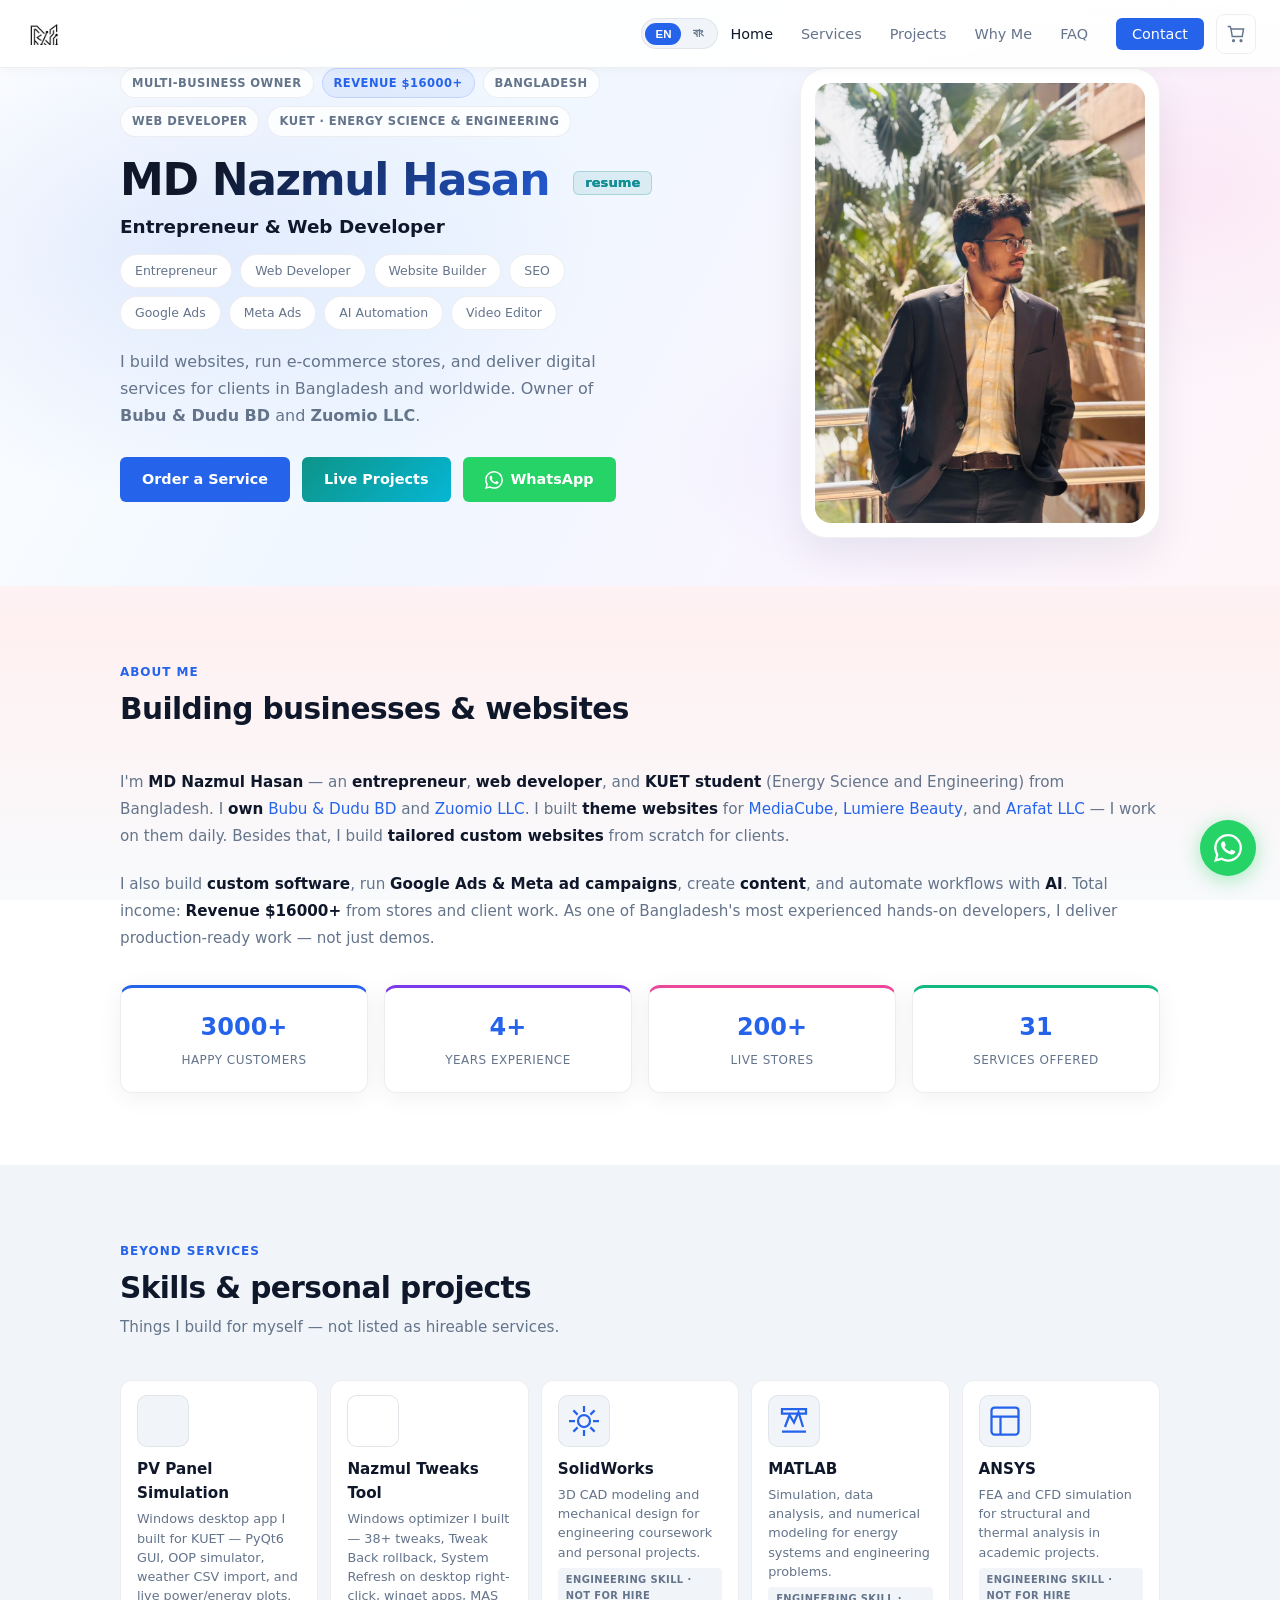
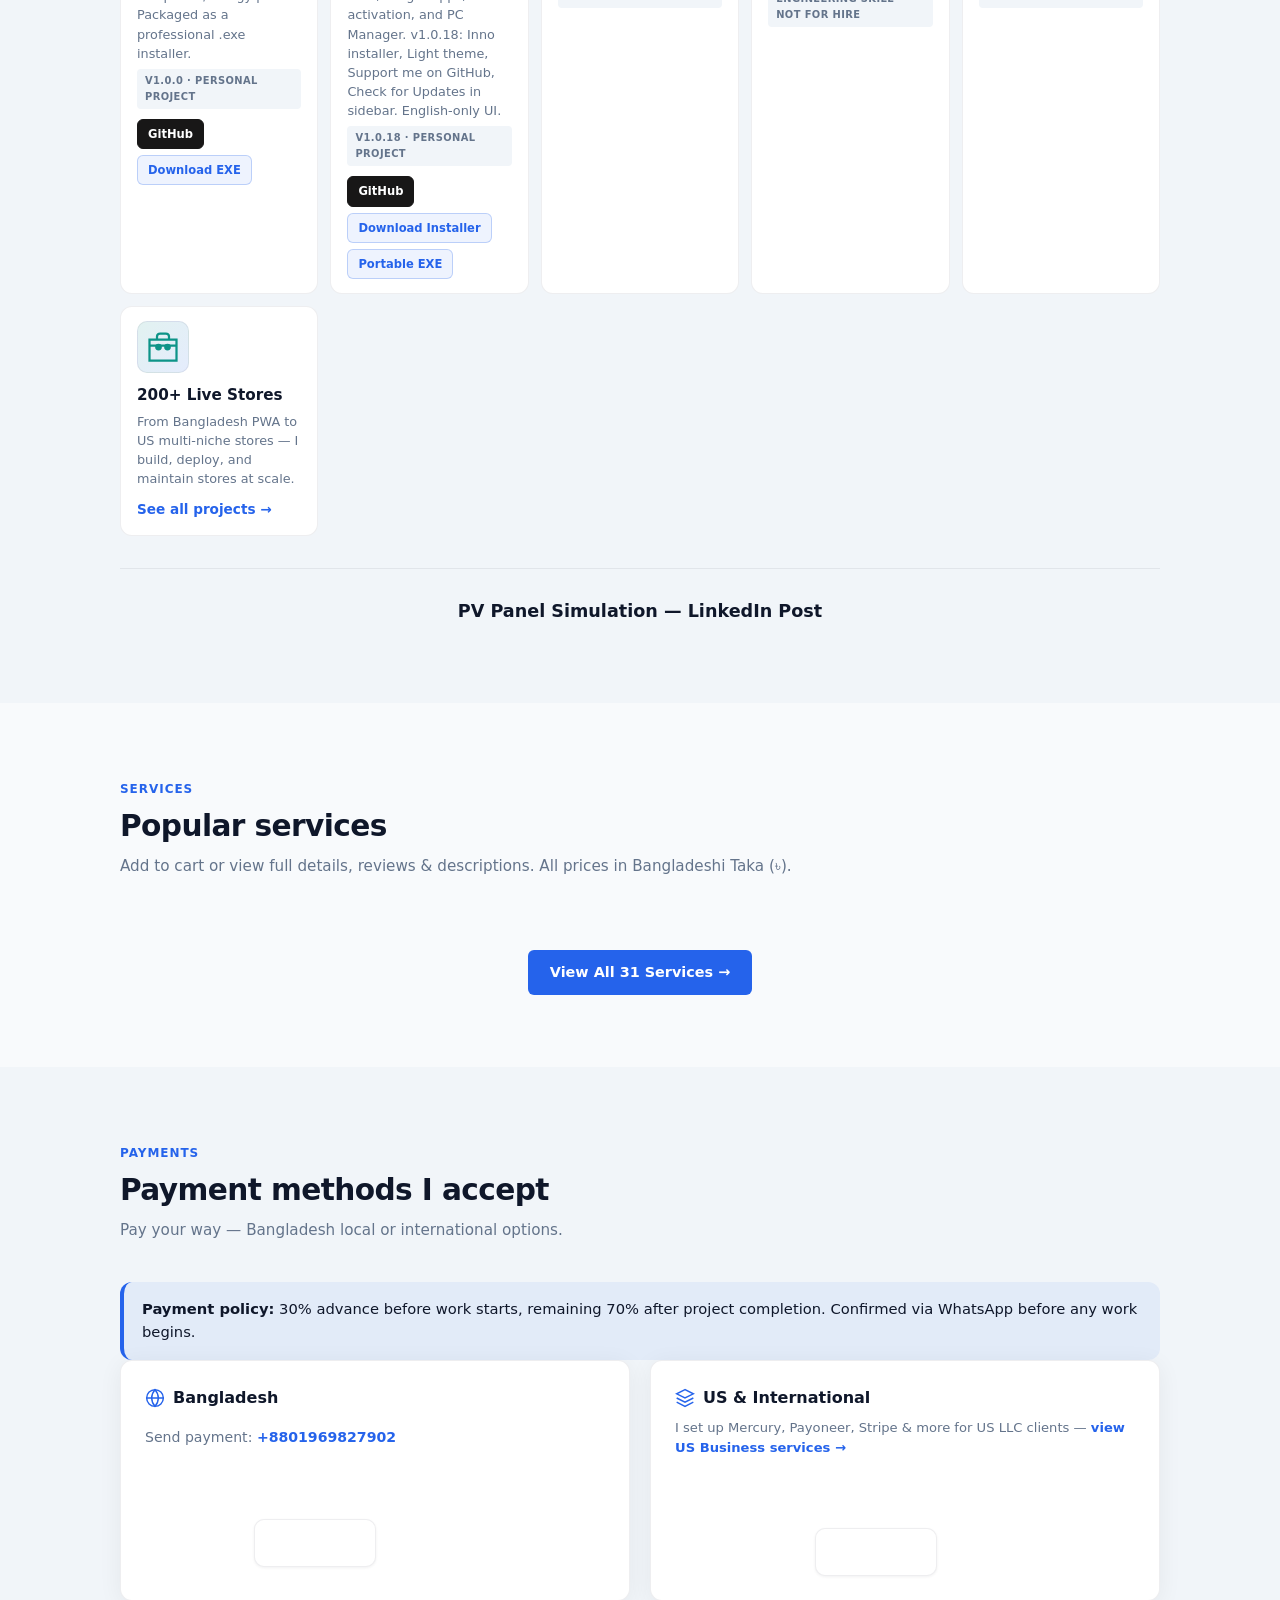
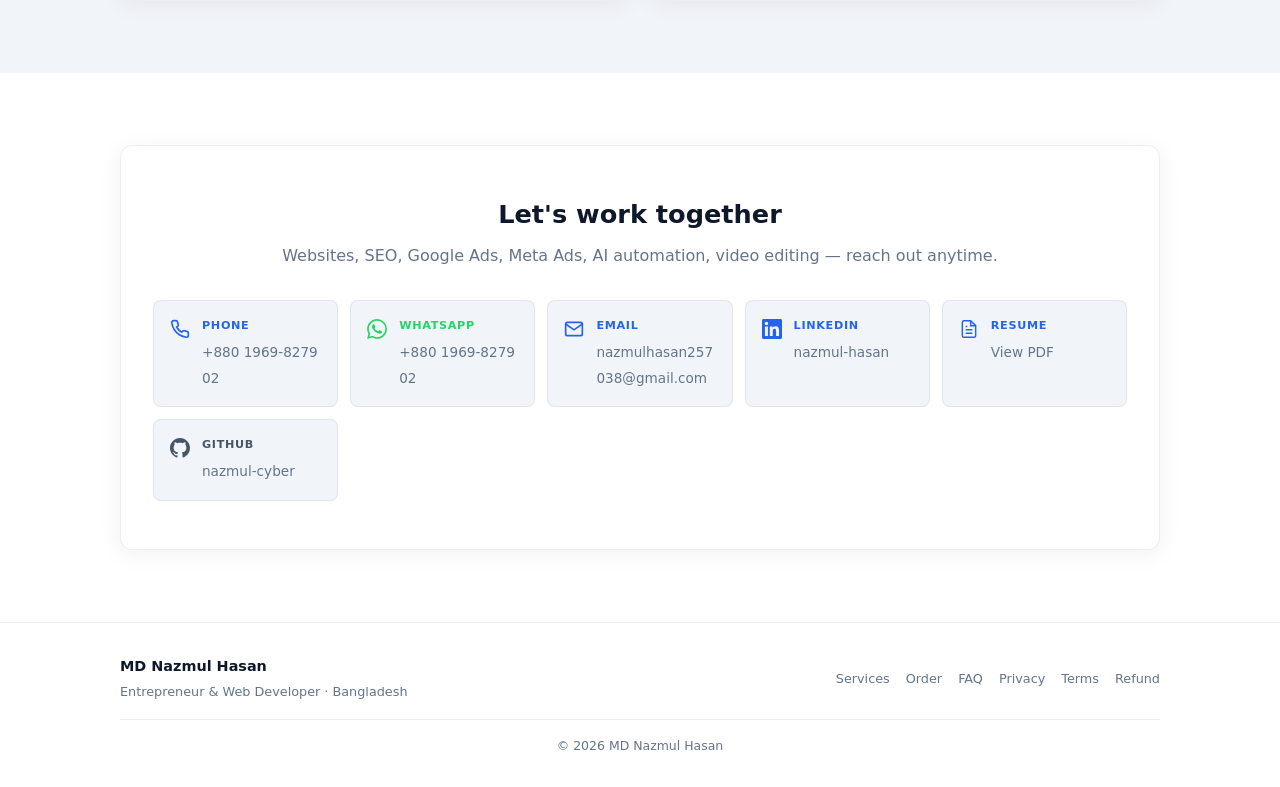
==== index.html @ 6ea73696 "Hero frame: thinner 0.5px border" ====
<!DOCTYPE html>
<html lang="en">
<head>
  <meta charset="UTF-8" />
  <meta name="viewport" content="width=device-width, initial-scale=1.0" />
    <meta name="description" content="Hire MD Nazmul Hasan — Bangladesh's trusted web developer. KUET Energy Science student. 3000+ happy customers · Revenue $16000+ · Prices in ৳" />
  <meta property="og:title" content="MD Nazmul Hasan — Web Developer · Google Ads · Meta Ads" />
  <meta property="og:description" content="Hire MD Nazmul Hasan for web development, Google Ads, Meta Ads, SEO, e-commerce stores & more. 3000+ happy customers · Revenue $16000+ · 4+ years experience." />
  <meta property="og:image" content="https://portfolio-eight-red-48.vercel.app/assets/og-share.jpg?v=circle2" />
  <meta property="og:url" content="https://portfolio-eight-red-48.vercel.app/" />
  <meta property="og:type" content="website" />
  <meta property="og:site_name" content="MD Nazmul Hasan" />
  <meta property="og:image:width" content="1200" />
  <meta property="og:image:height" content="630" />
  <meta name="twitter:card" content="summary_large_image" />
  <meta name="twitter:title" content="MD Nazmul Hasan — Web Developer · Google Ads · Meta Ads" />
  <meta name="twitter:description" content="Hire MD Nazmul Hasan for web development, Google Ads, Meta Ads, SEO, e-commerce stores & more. 3000+ happy customers · Revenue $16000+ · 4+ years experience." />
  <meta name="twitter:image" content="https://portfolio-eight-red-48.vercel.app/assets/og-share.jpg?v=circle2" />
  <title>MD Nazmul Hasan — Web Developer · Google Ads · Meta Ads</title>
  <link rel="icon" type="image/png" href="assets/favicon.png" />
  <link rel="apple-touch-icon" href="assets/logo-icon.png" />
  <link rel="preload" as="image" href="assets/source/profile-main.jpg?v=2" fetchpriority="high" />
  <script src="js/social-meta.js" defer></script>
  <script src="js/perf.js" defer></script>
  <meta name="author" content="MD Nazmul Hasan" />
  <link rel="stylesheet" href="styles.min.css?v=perf51" />
</head>
<body>
  <nav class="nav" id="site-nav"></nav>

  <main>
    <section class="hero" id="hero">
      <div class="hero__backdrop" aria-hidden="true"></div>
      <div class="container hero__layout">
        <div class="hero__copy">
          <div class="hero__badges">
            <span class="hero__badge" data-i18n="badge.owner">Multi-Business Owner</span>
            <span class="hero__badge hero__badge--accent" data-i18n="badge.revenue">Revenue $16000+</span>
            <span class="hero__badge" data-i18n="badge.bd">Bangladesh</span>
            <span class="hero__badge hero__badge--expert" data-i18n="badge.expert">Web Developer</span>
            <span class="hero__badge" data-i18n="badge.kuet">KUET · Energy Science & Engineering</span>
          </div>
          <h1 class="hero__title">
            MD Nazmul Hasan
            <a href="assets/md-nazmul-hasan-resume.pdf" target="_blank" rel="noopener" class="hero__resume" data-i18n="hero.resume.link">resume</a>
          </h1>
          <p class="hero__tagline" data-i18n="hero.headline">Entrepreneur &amp; Web Developer</p>
          <div class="skill-pills" aria-label="Skills">
            <span class="pill">Entrepreneur</span>
            <span class="pill">Web Developer</span>
            <span class="pill">Website Builder</span>
            <span class="pill">SEO</span>
            <span class="pill">Google Ads</span>
            <span class="pill">Meta Ads</span>
            <span class="pill">AI Automation</span>
            <span class="pill">Video Editor</span>
          </div>
          <p class="hero__bio" data-i18n="hero.desc">
            I build websites, run e-commerce stores, and deliver digital services for clients in Bangladesh and worldwide.
            Owner of <strong>Bubu &amp; Dudu BD</strong> and <strong>Zuomio LLC</strong>.
          </p>
          <div class="hero__actions">
            <a href="services.html" class="btn btn-primary" data-i18n="hero.cta.services">Order a Service</a>
            <a href="projects.html" class="btn btn-projects" data-i18n="hero.cta.projects">Live Projects</a>
            <a href="https://wa.me/8801969827902?text=Hi%20Nazmul%2C%20I%20want%20to%20discuss%20a%20project" target="_blank" rel="noopener" class="btn btn-whatsapp">
              <svg viewBox="0 0 24 24" fill="currentColor" aria-hidden="true"><path d="M17.472 14.382c-.297-.149-1.758-.867-2.03-.967-.273-.099-.471-.148-.67.15-.197.297-.767.966-.94 1.164-.173.199-.347.223-.644.075-.297-.15-1.255-.463-2.39-1.475-.883-.788-1.48-1.761-1.653-2.059-.173-.297-.018-.458.13-.606.134-.133.298-.347.446-.52.149-.174.198-.298.298-.497.099-.198.05-.371-.025-.52-.075-.149-.669-1.612-.916-2.207-.242-.579-.487-.5-.669-.51-.173-.008-.371-.01-.57-.01-.198 0-.52.074-.792.372-.272.297-1.04 1.016-1.04 2.479 0 1.462 1.065 2.875 1.213 3.074.149.198 2.096 3.2 5.077 4.487.709.306 1.262.489 1.694.625.712.227 1.36.195 1.871.118.571-.085 1.758-.719 2.006-1.413.248-.694.248-1.289.173-1.413-.074-.124-.272-.198-.57-.347m-5.421 7.403h-.004a9.87 9.87 0 01-5.031-1.378l-.361-.214-3.741.982.998-3.648-.235-.374a9.86 9.86 0 01-1.51-5.26c.001-5.45 4.436-9.884 9.888-9.884 2.64 0 5.122 1.03 6.988 2.898a9.825 9.825 0 012.893 6.994c-.003 5.45-4.435 9.884-9.881 9.884m8.413-18.297A11.815 11.815 0 0012.05 0C5.495 0 .16 5.335.157 11.892c0 2.096.547 4.142 1.588 5.945L.057 24l6.305-1.654a11.882 11.882 0 005.683 1.448h.005c6.554 0 11.89-5.335 11.893-11.893a11.821 11.821 0 00-3.48-8.413z"/></svg>
              <span data-i18n="hero.cta.whatsapp">WhatsApp</span>
            </a>
          </div>
        </div>
        <div class="hero__media">
          <div class="hero__card">
            <div class="hero__frame">
              <img
                src="assets/source/profile-main.jpg?v=2"
                alt="MD Nazmul Hasan"
                class="hero__img"
                width="400"
                height="533"
                onerror="this.src='assets/profile.jpg'"
              />
            </div>
          </div>
        </div>
      </div>
    </section>

    <section class="section about" id="about">
      <div class="container">
        <div class="section-head reveal">
          <span class="tag" data-i18n="about.tag">About Me</span>
          <h2 data-i18n="about.title">Building businesses &amp; websites</h2>
        </div>
        <div class="about-grid">
          <p class="reveal" data-i18n="about.p1">
            I'm <strong>MD Nazmul Hasan</strong> — an <strong>entrepreneur</strong>, <strong>web developer</strong>, and <strong>KUET student</strong> (Energy Science and Engineering) from Bangladesh.
            I <strong>own</strong> <a href="https://bubu-dudu.store/" target="_blank" rel="noopener" class="text-link">Bubu &amp; Dudu BD</a>
            and <a href="https://zuomio.com" target="_blank" rel="noopener" class="text-link">Zuomio LLC</a>.
            I built <strong>theme websites</strong> for
            <a href="https://mediacube.store" target="_blank" rel="noopener" class="text-link">MediaCube</a>,
            <a href="https://lumiere-beauty-five.vercel.app" target="_blank" rel="noopener" class="text-link">Lumiere Beauty</a>, and
            <a href="https://arafatllc.shop" target="_blank" rel="noopener" class="text-link">Arafat LLC</a>
            — I work on them daily. Besides that, I build <strong>tailored custom websites</strong> from scratch for clients.
          </p>
          <p class="reveal" data-i18n="about.p2">
            I also build <strong>custom software</strong>, run <strong>Google Ads &amp; Meta ad campaigns</strong>, create <strong>content</strong>,
            and automate workflows with <strong>AI</strong>. Total income: <strong>Revenue $16000+</strong> from stores and client work.
            As one of Bangladesh's most experienced hands-on developers, I deliver production-ready work — not just demos.
          </p>
        </div>
        <div class="stats reveal">
          <div class="stat-card"><span class="stat-num">3000+</span><span class="stat-label" data-i18n="stat.customers">Happy Customers</span></div>
          <div class="stat-card"><span class="stat-num">4+</span><span class="stat-label" data-i18n="stat.years">Years Experience</span></div>
          <div class="stat-card"><span class="stat-num">200+</span><span class="stat-label" data-i18n="stat.stores">Live Stores</span></div>
          <div class="stat-card"><span class="stat-num" data-service-count>31</span><span class="stat-label" data-i18n="stat.services">Services Offered</span></div>
        </div>
      </div>
    </section>

    <section class="section skills-showcase" id="skills">
      <div class="container">
        <div class="section-head reveal">
          <span class="tag" data-i18n="skills.tag">Beyond Services</span>
          <h2 data-i18n="skills.title">Skills &amp; personal projects</h2>
          <p class="section-desc" data-i18n="skills.desc">Things I build for myself — not listed as hireable services.</p>
        </div>
        <div class="skills-grid reveal">
          <article class="skill-showcase-card skill-showcase-card--pv">
            <div class="skill-showcase-icon">
              <img src="assets/pv-simulation.png" alt="PV Panel Simulation software" loading="lazy" />
            </div>
            <div>
              <h3 data-i18n="skills.pv.title">PV Panel Simulation</h3>
              <p data-i18n="skills.pv.desc">Windows desktop app I built for KUET — PyQt6 GUI, OOP simulator, weather CSV import, and live power/energy plots. Packaged as a professional .exe installer.</p>
              <span class="skill-badge" data-i18n="skills.pv.badge">v1.0.0 · Personal Project</span>
              <div class="skill-actions">
                <a href="https://github.com/nazmul-cyber/pv-panel-simulation" target="_blank" rel="noopener" class="skill-action-btn skill-action-btn--github" data-i18n="skills.pv.github">GitHub</a>
                <a href="https://github.com/nazmul-cyber/pv-panel-simulation/releases/download/v1.0.0/PV_Panel_Simulation_Setup.exe" target="_blank" rel="noopener" class="skill-action-btn skill-action-btn--download" data-i18n="skills.pv.download">Download EXE</a>
              </div>
            </div>
          </article>
          <article class="skill-showcase-card skill-showcase-card--pv">
            <div class="skill-showcase-icon">
              <img src="assets/nazmul-tweaks-tool.png?v=2" alt="Nazmul Tweaks Tool software" class="skill-app-logo" loading="lazy" />
            </div>
            <div>
              <h3>Nazmul Tweaks Tool</h3>
              <p>Windows optimizer I built — 38+ tweaks, Tweak Back rollback, System Refresh on desktop right-click, winget apps, MAS activation, and PC Manager. v1.0.18: Inno installer, Light theme, Support me on GitHub, Check for Updates in sidebar. English-only UI.</p>
              <span class="skill-badge">v1.0.18 · Personal Project</span>
              <div class="skill-actions">
                <a href="https://github.com/nazmul-cyber/Nazmul-Tweaks-Tool" target="_blank" rel="noopener" class="skill-action-btn skill-action-btn--github">GitHub</a>
                <a href="https://github.com/nazmul-cyber/Nazmul-Tweaks-Tool/releases/download/v1.0.18/Nazmul-Tweaks-Tool-Setup-v1.0.18.exe" target="_blank" rel="noopener" class="skill-action-btn skill-action-btn--download">Download Installer</a>
                <a href="https://github.com/nazmul-cyber/Nazmul-Tweaks-Tool/releases/latest/download/Nazmul-Tweaks-Tool.exe" target="_blank" rel="noopener" class="skill-action-btn skill-action-btn--download">Portable EXE</a>
              </div>
            </div>
          </article>
          <article class="skill-showcase-card">
            <div class="skill-showcase-icon skill-showcase-icon--svg">
              <svg viewBox="0 0 24 24" fill="none" stroke="currentColor" stroke-width="1.5"><path d="M12 2v4M12 18v4M4.93 4.93l2.83 2.83M16.24 16.24l2.83 2.83M2 12h4M18 12h4M4.93 19.07l2.83-2.83M16.24 7.76l2.83-2.83"/><circle cx="12" cy="12" r="4"/></svg>
            </div>
            <div>
              <h3 data-i18n="skills.sw.title">SolidWorks</h3>
              <p data-i18n="skills.sw.desc">3D CAD modeling and mechanical design for engineering coursework and personal projects.</p>
              <span class="skill-badge" data-i18n="skills.eng.badge">Engineering Skill · Not for hire</span>
            </div>
          </article>
          <article class="skill-showcase-card">
            <div class="skill-showcase-icon skill-showcase-icon--svg">
              <svg viewBox="0 0 24 24" fill="none" stroke="currentColor" stroke-width="1.5"><path d="M4 19h16M6 16l3-8 3 5 3-7 3 10"/><path d="M4 4h16v3H4z"/></svg>
            </div>
            <div>
              <h3 data-i18n="skills.matlab.title">MATLAB</h3>
              <p data-i18n="skills.matlab.desc">Simulation, data analysis, and numerical modeling for energy systems and engineering problems.</p>
              <span class="skill-badge" data-i18n="skills.eng.badge">Engineering Skill · Not for hire</span>
            </div>
          </article>
          <article class="skill-showcase-card">
            <div class="skill-showcase-icon skill-showcase-icon--svg">
              <svg viewBox="0 0 24 24" fill="none" stroke="currentColor" stroke-width="1.5"><rect x="3" y="3" width="18" height="18" rx="2"/><path d="M3 9h18M9 21V9"/></svg>
            </div>
            <div>
              <h3 data-i18n="skills.ansys.title">ANSYS</h3>
              <p data-i18n="skills.ansys.desc">FEA and CFD simulation for structural and thermal analysis in academic projects.</p>
              <span class="skill-badge" data-i18n="skills.eng.badge">Engineering Skill · Not for hire</span>
            </div>
          </article>
          <a href="projects.html" class="skill-showcase-card skill-showcase-card--link">
            <div class="skill-showcase-icon skill-showcase-icon--svg skill-showcase-icon--stores">
              <svg viewBox="0 0 24 24" fill="none" stroke="currentColor" stroke-width="1.5"><path d="M3 7h18v14H3z"/><path d="M8 7V5a2 2 0 012-2h4a2 2 0 012 2v2"/><circle cx="9" cy="12" r="1.5" fill="currentColor"/><circle cx="15" cy="12" r="1.5" fill="currentColor"/><path d="M3 11h18"/></svg>
            </div>
            <div>
              <h3 data-i18n="skills.stores.title">200+ Live Stores</h3>
              <p data-i18n="skills.stores.desc">From Bangladesh PWA to US multi-niche stores — I build, deploy, and maintain stores at scale.</p>
              <span class="skill-link" data-i18n="skills.stores.link">See all projects →</span>
            </div>
          </a>
        </div>

        <div class="linkedin-embed-section reveal">
          <h3 class="linkedin-embed-title">PV Panel Simulation — LinkedIn Post</h3>
          <div class="linkedin-embed-wrap" data-linkedin-src="https://www.linkedin.com/embed/feed/update/urn:li:share:7474805610421747712"></div>
        </div>
      </div>
    </section>

    <section class="section services-preview" id="services-preview">
      <div class="container">
        <div class="section-head reveal">
          <span class="tag" data-i18n="services.tag">Services</span>
          <h2 data-i18n="services.title">Popular services</h2>
          <p class="section-desc" data-i18n="services.desc">Add to cart or view full details, reviews &amp; descriptions. All prices in Bangladeshi Taka (৳).</p>
        </div>
        <div class="hire-grid" id="featuredServices"></div>
        <div class="section-cta reveal">
          <a href="services.html" class="btn btn-primary" data-i18n="services.cta">View All 31 Services →</a>
        </div>
      </div>
    </section>

    <section class="section payment-section" id="payments">
      <div class="container">
        <div class="section-head reveal">
          <span class="tag" data-i18n="payments.tag">Payments</span>
          <h2 data-i18n="payments.title">Payment methods I accept</h2>
          <p class="section-desc" data-i18n="payments.desc">Pay your way — Bangladesh local or international options.</p>
        </div>
        <p class="payment-policy-note reveal" data-i18n="payments.policy"><strong>Payment policy:</strong> 30% advance before work starts, remaining 70% after project completion. Confirmed via WhatsApp before any work begins.</p>
        <div class="payment-grid reveal">
          <div class="payment-group">
            <h3>
              <svg viewBox="0 0 24 24" fill="none" stroke="currentColor" stroke-width="1.75"><circle cx="12" cy="12" r="10"/><path d="M2 12h20M12 2a15.3 15.3 0 014 10 15.3 15.3 0 01-4 10 15.3 15.3 0 01-4-10 15.3 15.3 0 014-10z"/></svg>
              <span data-i18n="payments.bd">Bangladesh</span>
            </h3>
            <p class="payment-number"><span data-i18n="payments.bd.send">Send payment:</span> <a href="tel:+8801969827902">+8801969827902</a></p>
            <div class="payment-chips">
              <span class="payment-chip payment-chip--logo"><img src="assets/payments/bkash.svg?v=official8" alt="bKash" class="payment-logo" width="120" height="46" /></span>
              <span class="payment-chip payment-chip--logo"><img src="assets/payments/nagad.svg?v=official8" alt="Nagad" class="payment-logo" width="120" height="46" /></span>
              <span class="payment-chip payment-chip--logo"><img src="assets/payments/rocket.svg?v=official8" alt="Rocket" class="payment-logo" width="120" height="46" /></span>
              <span class="payment-chip payment-chip--logo"><img src="assets/payments/upay.png?v=official8" alt="Upay" class="payment-logo payment-logo--upay" width="120" height="46" /></span>
              <span class="payment-chip payment-chip--logo payment-logo-wrap payment-logo-wrap--bank"><img src="assets/payments/bank-icon-chip.png?v=official12" alt="Bank Transfer" class="payment-logo payment-logo--bank" width="120" height="46" /></span>
            </div>
          </div>
          <div class="payment-group">
            <h3>
              <svg viewBox="0 0 24 24" fill="none" stroke="currentColor" stroke-width="1.75"><path d="M12 2L2 7l10 5 10-5-10-5z"/><path d="M2 17l10 5 10-5M2 12l10 5 10-5"/></svg>
              <span data-i18n="payments.intl">US &amp; International</span>
            </h3>
            <p class="payment-group-note" data-i18n="payments.intl.note">I set up Mercury, Payoneer, Stripe &amp; more for US LLC clients — <a href="services.html#section-business">view US Business services →</a></p>
            <div class="payment-chips">
              <span class="payment-chip payment-chip--logo"><img src="assets/payments/mercury.svg?v=official13" alt="Mercury Bank" class="payment-logo" width="120" height="46" /></span>
              <span class="payment-chip payment-chip--logo"><img src="assets/payments/payoneer.svg?v=official13" alt="Payoneer" class="payment-logo" width="120" height="46" /></span>
              <span class="payment-chip payment-chip--logo"><img src="assets/payments/stripe.svg?v=official9" alt="Stripe" class="payment-logo" width="100" height="46" /></span>
              <span class="payment-chip payment-chip--logo payment-logo-wrap payment-logo-wrap--binance"><img src="assets/payments/binance-vertical.svg?v=official11" alt="Binance" class="payment-logo payment-logo--binance" width="130" height="46" /></span>
              <span class="payment-chip payment-chip--logo payment-logo-wrap payment-logo-wrap--bank"><img src="assets/payments/bank-icon-chip.png?v=official12" alt="Bank Transfer" class="payment-logo payment-logo--bank" width="120" height="46" /></span>
            </div>
          </div>
        </div>
      </div>
    </section>

    <section class="section contact" id="contact">
      <div class="container">
        <div class="contact-box reveal">
          <h2 data-i18n="contact.title">Let's work together</h2>
          <p data-i18n="contact.desc">Websites, SEO, Google Ads, Meta Ads, AI automation, video editing — reach out anytime.</p>
          <div class="contact-grid">
            <a href="tel:+8801969827902" class="contact-item">
              <svg class="contact-icon" viewBox="0 0 24 24" fill="none" stroke="currentColor" stroke-width="2"><path d="M22 16.92v3a2 2 0 01-2.18 2 19.79 19.79 0 01-8.63-3.07 19.5 19.5 0 01-6-6 19.79 19.79 0 01-3.07-8.67A2 2 0 014.11 2h3a2 2 0 012 1.72c.127.96.361 1.903.7 2.81a2 2 0 01-.45 2.11L8.09 9.91a16 16 0 006 6l1.27-1.27a2 2 0 012.11-.45c.907.339 1.85.573 2.81.7A2 2 0 0122 16.92z"/></svg>
              <div><span class="contact-label" data-i18n="contact.phone">Phone</span><span>+880 1969-827902</span></div>
            </a>
            <a href="https://wa.me/8801969827902?text=Hi%20Nazmul%2C%20I%20want%20to%20discuss%20a%20project" target="_blank" rel="noopener" class="contact-item contact-item--whatsapp">
              <svg class="contact-icon" viewBox="0 0 24 24" fill="currentColor"><path d="M17.472 14.382c-.297-.149-1.758-.867-2.03-.967-.273-.099-.471-.148-.67.15-.197.297-.767.966-.94 1.164-.173.199-.347.223-.644.075-.297-.15-1.255-.463-2.39-1.475-.883-.788-1.48-1.761-1.653-2.059-.173-.297-.018-.458.13-.606.134-.133.298-.347.446-.52.149-.174.198-.298.298-.497.099-.198.05-.371-.025-.52-.075-.149-.669-1.612-.916-2.207-.242-.579-.487-.5-.669-.51-.173-.008-.371-.01-.57-.01-.198 0-.52.074-.792.372-.272.297-1.04 1.016-1.04 2.479 0 1.462 1.065 2.875 1.213 3.074.149.198 2.096 3.2 5.077 4.487.709.306 1.262.489 1.694.625.712.227 1.36.195 1.871.118.571-.085 1.758-.719 2.006-1.413.248-.694.248-1.289.173-1.413-.074-.124-.272-.198-.57-.347m-5.421 7.403h-.004a9.87 9.87 0 01-5.031-1.378l-.361-.214-3.741.982.998-3.648-.235-.374a9.86 9.86 0 01-1.51-5.26c.001-5.45 4.436-9.884 9.888-9.884 2.64 0 5.122 1.03 6.988 2.898a9.825 9.825 0 012.893 6.994c-.003 5.45-4.435 9.884-9.881 9.884m8.413-18.297A11.815 11.815 0 0012.05 0C5.495 0 .16 5.335.157 11.892c0 2.096.547 4.142 1.588 5.945L.057 24l6.305-1.654a11.882 11.882 0 005.683 1.448h.005c6.554 0 11.89-5.335 11.893-11.893a11.821 11.821 0 00-3.48-8.413z"/></svg>
              <div><span class="contact-label" data-i18n="contact.whatsapp">WhatsApp</span><span>+880 1969-827902</span></div>
            </a>
            <a href="mailto:nazmulhasan257038@gmail.com" class="contact-item">
              <svg class="contact-icon" viewBox="0 0 24 24" fill="none" stroke="currentColor" stroke-width="2"><path d="M4 4h16c1.1 0 2 .9 2 2v12c0 1.1-.9 2-2 2H4c-1.1 0-2-.9-2-2V6c0-1.1.9-2 2-2z"/><polyline points="22,6 12,13 2,6"/></svg>
              <div><span class="contact-label" data-i18n="contact.email">Email</span><span>nazmulhasan257038@gmail.com</span></div>
            </a>
            <a href="https://www.linkedin.com/in/nazmul-hasan-619565291/" target="_blank" rel="noopener" class="contact-item">
              <svg class="contact-icon" viewBox="0 0 24 24" fill="currentColor"><path d="M20.447 20.452h-3.554v-5.569c0-1.328-.027-3.037-1.852-3.037-1.853 0-2.136 1.445-2.136 2.939v5.667H9.351V9h3.414v1.561h.046c.477-.9 1.637-1.85 3.37-1.85 3.601 0 4.267 2.37 4.267 5.455v6.286zM5.337 7.433a2.062 2.062 0 01-2.063-2.065 2.064 2.064 0 114.128 0 2.063 2.063 0 01-2.063 2.065zm1.782 13.019H3.555V9h3.564v11.452zM22.225 0H1.771C.792 0 0 .774 0 1.729v20.542C0 23.227.792 24 1.771 24h20.451C23.2 24 24 23.227 24 22.271V1.729C24 .774 23.2 0 22.222 0h.003z"/></svg>
              <div><span class="contact-label" data-i18n="contact.linkedin">LinkedIn</span><span>nazmul-hasan</span></div>
            </a>
            <a href="assets/md-nazmul-hasan-resume.pdf" target="_blank" rel="noopener" class="contact-item contact-item--resume">
              <svg class="contact-icon" viewBox="0 0 24 24" fill="none" stroke="currentColor" stroke-width="1.75" aria-hidden="true"><path d="M14 2H6a2 2 0 00-2 2v16a2 2 0 002 2h12a2 2 0 002-2V8z"/><path d="M14 2v6h6M16 13H8M16 17H8M10 9H8"/></svg>
              <div><span class="contact-label" data-i18n="contact.resume">Resume</span><span data-i18n="contact.resume.sub">View PDF</span></div>
            </a>
            <a href="https://github.com/nazmul-cyber" target="_blank" rel="noopener" class="contact-item contact-item--github" id="githubLink">
              <svg class="contact-icon" viewBox="0 0 24 24" fill="currentColor" aria-hidden="true"><path d="M12 0C5.374 0 0 5.373 0 12c0 5.302 3.438 9.8 8.207 11.387.599.111.82-.26.82-.577 0-.285-.01-1.04-.015-2.04-3.338.724-4.042-1.61-4.042-1.61-.546-1.385-1.335-1.754-1.335-1.754-1.089-.745.083-.729.083-.729 1.205.084 1.84 1.236 1.84 1.236 1.07 1.835 2.809 1.305 3.495.998.108-.776.417-1.305.76-1.604-2.665-.305-5.467-1.334-5.467-5.931 0-1.311.469-2.381 1.236-3.221-.124-.303-.535-1.524.117-3.176 0 0 1.008-.322 3.301 1.23.957-.266 1.983-.399 3.003-.404 1.02.005 2.047.138 3.006.404 2.291-1.552 3.297-1.23 3.297-1.23.653 1.653.242 2.874.118 3.176.77.84 1.235 1.911 1.235 3.221 0 4.609-2.807 5.624-5.479 5.921.43.372.823 1.102.823 2.222v3.293c0 .319.192.694.801.576C20.566 21.797 24 17.303 24 12c0-6.627-5.373-12-12-12z"/></svg>
              <div><span class="contact-label" data-i18n="contact.github">GitHub</span><span>nazmul-cyber</span></div>
            </a>
          </div>
        </div>
      </div>
    </section>
  </main>

  <footer class="footer" id="site-footer"></footer>

  <script src="js/services-catalog.js" defer></script>
  <script src="js/i18n.js" defer></script>
  <script src="js/reviews-data.js" defer></script>
  <script src="js/cart.js" defer></script>
  <script src="js/service-about-bn.js" defer></script>
  <script src="js/common.js" defer></script>
  <script>
    document.addEventListener('DOMContentLoaded', () => {
      renderNav('home');
      renderFooter();
      renderServiceCards(document.getElementById('featuredServices'), { limit: 6 });
    });
  </script>
</body>
</html>
---- styles.min.css ----
*,*::before,*::after{box-sizing:border-box;margin:0;padding:0;}:root{--bg:#f8fafc;--bg-card:#ffffff;--bg-soft:#f1f5f9;--text:#0f172a;--text-muted:#64748b;--accent:#2563eb;--accent-2:#7c3aed;--accent-3:#ec4899;--accent-glow:rgba(37,99,235,0.12);--accent-soft:rgba(37,99,235,0.08);--border:rgba(15,23,42,0.07);--shadow:0 4px 24px rgba(15,23,42,0.06);--shadow-lg:0 12px 40px rgba(15,23,42,0.1);--whatsapp:#25d366;--font:'Inter',system-ui,-apple-system,sans-serif;--font-display:'Plus Jakarta Sans',var(--font);--nav-h:68px;--radius:12px;}img,iframe,video{content-visibility:auto;}body{background:linear-gradient(180deg,#f0f9ff 0%,#faf5ff 35%,#fff1f2 70%,#f8fafc 100%);background-attachment:fixed;}html{scroll-behavior:auto;scroll-padding-top:var(--nav-h);}html:focus-within{scroll-behavior:smooth;}body{font-family:system-ui,-apple-system,'Segoe UI',Roboto,'Helvetica Neue',Arial,var(--font),sans-serif;color:var(--text);line-height:1.6;font-size:16px;-webkit-font-smoothing:antialiased;overflow-x:hidden;}.container{max-width:1080px;margin:0 auto;padding:0 20px;}.nav{position:fixed;top:0;left:0;right:0;height:var(--nav-h);display:flex;align-items:center;gap:12px;padding:0 24px;background:rgba(255,255,255,0.92);backdrop-filter:blur(12px);border-bottom:1px solid var(--border);box-shadow:0 1px 12px rgba(15,23,42,0.04);z-index:100;}.nav-logo{font-weight:600;font-size:0.95rem;color:var(--text);text-decoration:none;display:flex;align-items:center;gap:10px;flex:1;min-width:0;}.nav-logo-mark{height:40px;width:40px;max-width:40px;flex-shrink:0;object-fit:contain;display:block;}.nav-logo-text{display:flex;flex-direction:column;min-width:0;}.nav-logo-name{font-family:var(--font-display);font-size:0.88rem;font-weight:600;white-space:nowrap;overflow:hidden;text-overflow:ellipsis;}.nav-logo-sub{font-size:0.65rem;color:var(--text-muted);letter-spacing:0.02em;}.lang-toggle{display:flex;align-items:center;gap:2px;margin-left:12px;flex-shrink:0;background:var(--bg-soft);border:1px solid var(--border);border-radius:999px;padding:3px;}.lang-toggle-btn{border:none;background:transparent;font-size:0.72rem;font-weight:600;padding:5px 10px;border-radius:999px;cursor:pointer;color:var(--text-muted);transition:background 0.2s,color 0.2s;}.lang-toggle-btn.active{background:var(--accent);color:#fff;}.lang-bn body,.lang-bn .hero__bio,.lang-bn .about-grid p,.lang-bn .section-desc{font-family:'Inter','Noto Sans Bengali',system-ui,sans-serif;}.hero__badge--expert{background:linear-gradient(135deg,#1e40af,#3b82f6);color:#fff;border:none;}.payment-policy-note{margin-top:20px;padding:16px 18px;background:rgba(37,99,235,0.07);border-radius:var(--radius);border-left:4px solid var(--accent);font-size:0.92rem;line-height:1.55;color:var(--text);}.nav-cart{position:relative;display:flex;align-items:center;justify-content:center;width:40px;height:40px;color:var(--text-muted);text-decoration:none;border:1px solid var(--border);border-radius:8px;flex-shrink:0;transition:border-color 0.2s,color 0.2s;}@media (min-width:641px){.nav-cart{order:3;}.nav-links{order:2;}.nav-toggle{order:4;}}.nav-cart:hover{border-color:var(--accent);color:var(--accent);}.nav-cart svg{width:20px;height:20px;}.nav-cart-badge{position:absolute;top:-6px;right:-6px;min-width:18px;height:18px;background:var(--accent);color:#fff;font-size:0.65rem;font-weight:700;border-radius:9px;display:flex;align-items:center;justify-content:center;padding:0 4px;}.nav-links a.active{color:var(--text);}.nav-links{display:flex;align-items:center;gap:28px;list-style:none;margin-left:auto;}.nav-links a{color:var(--text-muted);text-decoration:none;font-size:0.9rem;font-weight:500;transition:color 0.2s;}.nav-links a:hover{color:var(--text);}.nav-cta{background:var(--accent) !important;color:#fff !important;padding:8px 16px;border-radius:6px;}.nav-toggle{display:none;flex-direction:column;gap:5px;background:none;border:none;cursor:pointer;}.nav-toggle span{width:22px;height:2px;background:var(--text);}.hero{position:relative;overflow:visible;padding:var(--nav-h) 0 48px;background:linear-gradient(118deg,#ffffff 0%,#f0f7ff 38%,#faf5ff 72%,#fff5f8 100%);}.hero__backdrop{position:absolute;inset:0;z-index:0;pointer-events:none;background:radial-gradient(ellipse 52% 68% at 14% 42%,rgba(37,99,235,0.1) 0%,transparent 64%),radial-gradient(ellipse 48% 60% at 90% 32%,rgba(236,72,153,0.08) 0%,transparent 58%),radial-gradient(ellipse 36% 42% at 72% 78%,rgba(124,58,237,0.05) 0%,transparent 55%);}.hero__layout{position:relative;z-index:1;display:grid;grid-template-columns:minmax(0,1.1fr) minmax(0,0.9fr);gap:40px;align-items:start;}.hero__copy{position:relative;z-index:2;padding:0;}.hero__badges{display:flex;flex-wrap:wrap;gap:8px;margin-bottom:18px;}.hero__badge{font-size:0.72rem;font-weight:600;letter-spacing:0.04em;text-transform:uppercase;color:var(--text-muted);background:rgba(255,255,255,0.82);border:1px solid var(--border);padding:5px 11px;border-radius:20px;backdrop-filter:blur(6px);}.hero__badge--accent{color:var(--accent);background:var(--accent-soft);border-color:rgba(91,130,255,0.22);}.hero__title{font-family:var(--font-display);font-size:clamp(2.1rem,4.2vw,2.75rem);font-weight:700;line-height:1.12;margin-bottom:10px;letter-spacing:-0.03em;background:linear-gradient(135deg,#0f172a 18%,#2563eb 88%);-webkit-background-clip:text;-webkit-text-fill-color:transparent;background-clip:text;}.hero__resume{display:inline-block;font-family:var(--font);font-size:0.82rem;font-weight:600;letter-spacing:0;vertical-align:middle;margin-left:10px;padding:4px 11px;border-radius:6px;text-decoration:none;color:#0d9488 !important;-webkit-text-fill-color:#0d9488;background:rgba(13,148,136,0.1);border:1px solid rgba(13,148,136,0.25);transition:background 0.2s,border-color 0.2s,color 0.2s;}.hero__resume:hover{background:rgba(13,148,136,0.16);border-color:rgba(13,148,136,0.45);color:#0f766e !important;-webkit-text-fill-color:#0f766e;}.hero__tagline{font-family:var(--font-display);font-size:1.15rem;font-weight:600;color:var(--text);margin-bottom:14px;line-height:1.4;}.skill-pills{display:flex;flex-wrap:wrap;gap:8px;margin-bottom:18px;}.pill{font-size:0.78rem;font-weight:500;color:var(--text-muted);background:var(--bg-card);border:1px solid var(--border);padding:6px 14px;border-radius:20px;transition:border-color 0.2s,color 0.2s;}.pill:hover{border-color:rgba(91,130,255,0.35);color:var(--text);}.hero__bio{font-size:1rem;color:var(--text-muted);max-width:500px;margin-bottom:28px;line-height:1.7;}.hero__actions{display:flex;gap:12px;flex-wrap:wrap;}.btn{display:inline-flex;align-items:center;padding:11px 22px;border-radius:6px;font-weight:600;font-size:0.9rem;text-decoration:none;transition:all 0.2s;}.btn-primary{background:var(--accent);color:#fff;}.btn-primary:hover{background:#3d6ae8;transform:translateY(-1px);}.btn-outline{border:1px solid var(--border);color:var(--text);}.btn-outline:hover{border-color:var(--accent);color:var(--accent);}.btn-whatsapp{background:var(--whatsapp);color:#fff;gap:8px;}.btn-whatsapp svg{width:18px;height:18px;}.btn-whatsapp:hover{background:#1ebe57;transform:translateY(-1px);}.btn-projects{background:linear-gradient(135deg,#0d9488 0%,#06b6d4 100%);color:#fff;border:none;}.btn-projects:hover{background:linear-gradient(135deg,#0f766e 0%,#0891b2 100%);transform:translateY(-1px);}.btn-sm{padding:8px 14px;font-size:0.8rem;}.btn-block{width:100%;justify-content:center;}.btn-about{background:#fff;color:#6d28d9;border:1.5px solid #c4b5fd;}.btn-about:hover{background:#f5f3ff;border-color:#8b5cf6;color:#5b21b6;}.btn-cart{background:linear-gradient(135deg,#059669 0%,#10b981 100%);color:#fff;border:none;box-shadow:0 2px 8px rgba(16,185,129,0.25);}.btn-cart:hover,.btn-cart.added{background:linear-gradient(135deg,#047857 0%,#059669 100%);color:#fff;transform:translateY(-1px);}.btn-ghost{background:transparent;color:var(--text-muted);border:none;}.btn-ghost:hover{color:var(--text);}.text-link{color:var(--accent);text-decoration:none;font-weight:500;}.text-link:hover{text-decoration:underline;}.hero__media{display:flex;justify-content:flex-end;align-items:flex-start;position:relative;z-index:1;}.hero__card{position:relative;width:100%;max-width:340px;margin-left:auto;padding:12px;border-radius:24px;background:#ffffff;border:0.5px solid rgba(15,23,42,0.06);box-shadow:0 18px 40px rgba(15,23,42,0.07);}.hero__frame{width:100%;aspect-ratio:3 / 4;border-radius:14px;overflow:hidden;display:flex;align-items:center;justify-content:center;background:#f8fafc;}.hero__img{display:block;width:100%;height:100%;object-fit:contain;object-position:center center;content-visibility:visible;}.hire-card,.hire-card-thumb,.hire-card-thumb img{content-visibility:visible;}.skill-app-logo,.project-app-logo{object-fit:contain !important;background:#fff;padding:4px;}@media (min-width:769px){.hero__bio{max-width:520px;}.hero__card{max-width:360px;padding:14px;border-radius:26px;}.hero__frame{border-radius:16px;}}.section{padding:72px 0;overflow:visible;}.section.about{overflow:visible;}.section-head{margin-bottom:40px;}.tag{display:inline-block;font-size:0.75rem;font-weight:600;letter-spacing:0.08em;text-transform:uppercase;color:var(--accent);margin-bottom:8px;}.section-head h2{font-family:var(--font-display);font-size:1.85rem;font-weight:700;line-height:1.3;letter-spacing:-0.02em;}.section-desc{color:var(--text-muted);margin-top:8px;font-size:0.95rem;}.about-grid{display:flex;flex-direction:column;gap:20px;margin-bottom:32px;overflow:visible;}.about-grid p{color:var(--text-muted);font-size:0.95rem;line-height:1.8;overflow:visible;max-width:100%;}.lang-bn .about-grid p{line-height:1.9;word-break:normal;overflow-wrap:anywhere;}.about-grid strong{color:var(--text);}.stats{display:grid;grid-template-columns:repeat(4,1fr);gap:16px;}.stat-card{background:var(--bg-card);border:1px solid var(--border);border-radius:var(--radius);padding:20px;text-align:center;box-shadow:var(--shadow);transition:border-color 0.2s,transform 0.2s,box-shadow 0.2s;}.stat-card:nth-child(1){border-top:3px solid #2563eb;}.stat-card:nth-child(2){border-top:3px solid #7c3aed;}.stat-card:nth-child(3){border-top:3px solid #ec4899;}.stat-card:nth-child(4){border-top:3px solid #10b981;}.stat-card:hover{border-color:rgba(91,130,255,0.25);transform:translateY(-2px);}.stat-num{display:block;font-size:1.5rem;font-weight:700;color:var(--accent);}.stat-label{font-size:0.75rem;color:var(--text-muted);text-transform:uppercase;letter-spacing:0.04em;}.services{background:var(--bg-soft);}.services-grid{display:grid;grid-template-columns:repeat(2,1fr);gap:20px;}.services-grid--3{grid-template-columns:repeat(3,1fr);}.service-card{background:var(--bg-card);border:1px solid var(--border);border-radius:var(--radius);padding:28px;transition:border-color 0.2s,transform 0.2s;}.service-card:hover{border-color:rgba(79,124,255,0.35);transform:translateY(-2px);}.service-icon{width:44px;height:44px;display:flex;align-items:center;justify-content:center;background:var(--accent-soft);border-radius:10px;margin-bottom:14px;color:var(--accent);}.service-icon svg{width:22px;height:22px;}.service-card h3{font-size:1.1rem;font-weight:600;margin-bottom:8px;}.service-card>p{color:var(--text-muted);font-size:0.9rem;margin-bottom:16px;}.service-card ul{list-style:none;display:flex;flex-direction:column;gap:8px;}.service-card li{font-size:0.85rem;color:var(--text-muted);padding-left:16px;position:relative;}.service-card li::before{content:'';position:absolute;left:0;top:8px;width:5px;height:5px;border-radius:50%;background:var(--accent);}.hire{background:var(--bg);}.hire-grid{display:grid;grid-template-columns:repeat(3,1fr);gap:20px;}.service-sections{display:flex;flex-direction:column;gap:48px;}.service-section{padding-bottom:8px;}.service-section-head{display:flex;flex-wrap:wrap;align-items:baseline;gap:10px 14px;margin-bottom:18px;padding-bottom:12px;border-bottom:1px solid var(--border);}.service-section-tag{display:inline-block;font-size:0.68rem;font-weight:700;letter-spacing:0.08em;text-transform:uppercase;color:var(--accent);background:var(--accent-soft);padding:4px 10px;border-radius:20px;}.service-section-head h2{font-size:1.3rem;font-weight:700;margin:0;flex:1;min-width:160px;}.service-section-count{font-size:0.78rem;color:var(--text-muted);font-weight:500;}.service-repos{margin-top:40px;padding:24px 28px;background:var(--bg-card);border:1px solid var(--border);border-radius:var(--radius);box-shadow:var(--shadow);}.service-repos h2{display:flex;align-items:center;gap:10px;font-size:1.05rem;font-weight:700;margin-bottom:14px;padding-bottom:12px;border-bottom:1px solid var(--border);}.service-repos-icon{width:18px;height:18px;color:var(--text-muted);flex-shrink:0;}.service-repos-list{list-style:disc;padding-left:1.35rem;display:flex;flex-direction:column;gap:8px;}.service-repos-list a{color:var(--accent);text-decoration:none;font-size:0.92rem;font-weight:500;}.service-repos-list a:hover{text-decoration:underline;}.service-repos-desc{font-size:0.88rem;color:var(--text-muted);margin-bottom:14px;}.service-repos-list li{display:flex;flex-wrap:wrap;align-items:baseline;gap:8px;}.service-repos-repo{font-size:0.78rem;color:var(--text-muted);font-family:ui-monospace,'Cascadia Code',monospace;}.hire-card-github,.service-github-meta{font-size:0.75rem;color:var(--text-muted);margin-bottom:8px;}.service-github-link{color:var(--accent);text-decoration:none;font-weight:600;font-family:ui-monospace,'Cascadia Code',monospace;}.service-github-link:hover{text-decoration:underline;}.hire-grid--page{display:grid;grid-template-columns:repeat(3,1fr);gap:20px;}.services-page-section{background:var(--bg);}.hire-card{background:var(--bg-card);border:1px solid var(--border);border-radius:var(--radius);padding:0;display:flex;flex-direction:column;overflow:hidden;box-shadow:var(--shadow);transition:border-color 0.2s,transform 0.2s,box-shadow 0.2s;}.hire-card .hire-card-footer{padding:16px 20px 20px;margin-top:auto;}.hire-card--link{text-decoration:none;color:inherit;cursor:pointer;}.hire-card:hover,.hire-card--link:hover{border-color:rgba(37,99,235,0.35);transform:translateY(-3px);box-shadow:var(--shadow-lg);}.hire-card-icon{display:flex;align-items:center;justify-content:center;height:120px;background:linear-gradient(135deg,var(--bg-soft) 0%,rgba(79,124,255,0.08) 100%);border-bottom:1px solid var(--border);color:var(--accent);}.hire-card-icon svg{width:48px;height:48px;}.hire-card h3{font-size:1.05rem;font-weight:600;padding:18px 20px 0;margin-bottom:8px;}.hire-card-provider{font-size:0.8rem;color:var(--accent);padding:0 20px 6px;}.hire-card-desc{font-size:0.88rem;color:var(--text-muted);line-height:1.55;padding:0 20px 8px;flex:0 1 auto;display:-webkit-box;-webkit-line-clamp:3;-webkit-box-orient:vertical;overflow:hidden;}.service-provider{font-size:0.95rem;color:var(--accent);margin-bottom:10px;}.hire-card-footer{display:flex;flex-direction:column;gap:12px;padding:18px 20px 20px;margin-top:auto;}.hire-price{font-size:0.85rem;color:var(--text-muted);}.hire-price strong{font-size:1.35rem;font-weight:700;color:var(--text);}.btn-hire{display:inline-flex;align-items:center;justify-content:center;gap:8px;width:100%;padding:11px 16px;background:#25d366;color:#fff;font-size:0.88rem;font-weight:600;text-decoration:none;border-radius:6px;transition:background 0.2s,transform 0.2s;}.btn-hire svg{width:18px;height:18px;flex-shrink:0;}.btn-hire:hover{background:#1ebe57;transform:translateY(-1px);}.ventures-grid{display:grid;grid-template-columns:repeat(3,1fr);gap:20px;}.venture-card{background:var(--bg-card);border:1px solid var(--border);border-radius:var(--radius);padding:24px;}.venture-card h3{font-size:1.05rem;font-weight:600;margin-bottom:6px;}.venture-tag{display:inline-block;font-size:0.7rem;font-weight:600;color:var(--accent);background:var(--accent-soft);padding:3px 8px;border-radius:4px;margin-bottom:12px;}.venture-card p{font-size:0.88rem;color:var(--text-muted);line-height:1.65;}.venture-card a{color:var(--accent);text-decoration:none;}.venture-card a:hover{text-decoration:underline;}.projects-grid{display:grid;grid-template-columns:repeat(2,1fr);gap:20px;}.project-card{background:var(--bg-card);border:1px solid var(--border);border-radius:var(--radius);padding:24px;text-decoration:none;color:inherit;box-shadow:var(--shadow);transition:border-color 0.2s,transform 0.2s,box-shadow 0.2s;display:block;}.project-card:hover{border-color:rgba(37,99,235,0.35);transform:translateY(-2px);box-shadow:var(--shadow-lg);}.project-owner{display:inline-block;font-size:0.72rem;font-weight:700;text-transform:uppercase;letter-spacing:0.06em;color:#0d9488;background:rgba(13,148,136,0.1);padding:4px 10px;border-radius:20px;margin-bottom:8px;}.project-card-icon{width:44px;height:44px;border-radius:10px;background:var(--accent-soft);color:var(--accent);display:flex;align-items:center;justify-content:center;margin-bottom:12px;}.project-card-icon svg{width:22px;height:22px;}.project-top{display:inline-block;font-size:0.68rem;font-weight:700;text-transform:uppercase;letter-spacing:0.06em;padding:4px 8px;border-radius:4px;margin-bottom:12px;}.project-top--us{background:#1e3a5f;color:#fff;}.project-top--teal{background:linear-gradient(135deg,#0d9488,#06b6d4);color:#fff;}.project-top--pink{background:#f472b6;color:#fff;}.project-top--gold{background:#c9a962;color:#1a1200;}.project-top--rose{background:linear-gradient(135deg,#e11d48,#f43f5e);color:#fff;}.project-top--store{background:#e91e63;color:#fff;}.project-top--theme{background:#4f46e5;color:#fff;margin-right:6px;}.project-top--premium{background:linear-gradient(135deg,#b45309,#f59e0b);color:#1a1200;margin-right:6px;}.project-badge-premium{display:inline-flex;align-items:center;gap:4px;font-size:0.72rem;font-weight:700;letter-spacing:0.04em;text-transform:uppercase;padding:6px 12px;border-radius:6px;margin-bottom:10px;background:linear-gradient(135deg,#b45309 0%,#f59e0b 50%,#d97706 100%);color:#1a1200;box-shadow:0 2px 8px rgba(180,83,9,0.25);}.project-card--static{cursor:default;}.project-card--static:hover{transform:none;}.project-visit-btn{margin-top:12px;width:100%;justify-content:center;}.project-categories{display:grid;grid-template-columns:repeat(4,1fr);gap:8px;margin:14px 0 4px;}.project-category{border-radius:8px;overflow:hidden;border:1px solid var(--border);background:var(--bg-soft);}.project-category img{width:100%;aspect-ratio:16 / 10;object-fit:cover;display:block;}.project-category span{display:block;font-size:0.62rem;font-weight:600;padding:4px 6px;text-align:center;color:var(--text-muted);line-height:1.2;}.zuomio-detail{margin-top:28px;padding:28px;background:var(--bg-card);border:1px solid var(--border);border-radius:var(--radius);box-shadow:var(--shadow);}.zuomio-detail h2{font-size:1.35rem;margin-bottom:8px;}.zuomio-detail-lead{color:var(--text-muted);margin-bottom:18px;line-height:1.65;}.zuomio-detail-grid{display:grid;grid-template-columns:repeat(4,1fr);gap:12px;margin-bottom:18px;}.zuomio-detail-grid .project-category span{font-size:0.72rem;}.zuomio-detail-actions{display:flex;flex-wrap:wrap;gap:10px;}.project-card h3{font-size:1.05rem;font-weight:600;margin-bottom:8px;}.project-card p{font-size:0.88rem;color:var(--text-muted);line-height:1.6;}.project-link{display:inline-block;margin-top:12px;font-size:0.85rem;font-weight:600;color:var(--accent);}.project-thumb-wrap{height:140px;overflow:hidden;border-radius:6px;margin-bottom:12px;}.project-thumb-wrap img{width:100%;height:100%;object-fit:cover;}.why-hire{background:var(--bg-soft);}.blog-card{display:grid;grid-template-columns:0.95fr 1.05fr;gap:0;background:var(--bg-card);border:1px solid var(--border);border-radius:16px;overflow:hidden;}.blog-image{position:relative;min-height:320px;}.blog-image img{width:100%;height:100%;object-fit:cover;display:block;}.blog-image-badge{position:absolute;bottom:16px;left:16px;font-size:0.72rem;font-weight:700;text-transform:uppercase;letter-spacing:0.06em;color:#fff;background:rgba(91,130,255,0.9);backdrop-filter:blur(8px);padding:6px 12px;border-radius:6px;}.blog-content{padding:36px 32px;display:flex;flex-direction:column;gap:14px;}.blog-meta{font-size:0.78rem;font-weight:500;color:var(--accent);text-transform:uppercase;letter-spacing:0.04em;}.blog-content h3{font-family:var(--font-display);font-size:1.35rem;font-weight:700;line-height:1.35;letter-spacing:-0.02em;}.blog-content>p{font-size:0.92rem;color:var(--text-muted);line-height:1.75;}.blog-content strong{color:var(--text);}.blog-highlights{list-style:none;display:flex;flex-direction:column;gap:12px;margin:4px 0 8px;}.blog-highlights li{padding:12px 14px;background:var(--bg-soft);border:1px solid var(--border);border-radius:8px;}.blog-highlights strong{display:block;font-size:0.88rem;margin-bottom:2px;}.blog-highlights span{font-size:0.82rem;color:var(--text-muted);line-height:1.5;}.blog-content .btn-primary{align-self:flex-start;margin-top:4px;}.faq{background:var(--bg);}.faq-list{display:flex;flex-direction:column;gap:10px;max-width:760px;}.faq-item{background:var(--bg-card);border:1px solid var(--border);border-radius:var(--radius);overflow:hidden;transition:border-color 0.2s;}.faq-item[open]{border-color:rgba(91,130,255,0.3);}.faq-item summary{padding:18px 22px;font-family:var(--font-display);font-size:0.95rem;font-weight:600;cursor:pointer;list-style:none;display:flex;align-items:center;justify-content:space-between;gap:12px;transition:color 0.2s;}.faq-item summary::-webkit-details-marker{display:none;}.faq-item summary::after{content:'+';font-size:1.2rem;font-weight:400;color:var(--accent);flex-shrink:0;transition:transform 0.2s;}.faq-item[open] summary::after{content:'−';}.faq-item summary:hover{color:var(--accent);}.faq-item p{padding:0 22px 18px;font-size:0.9rem;color:var(--text-muted);line-height:1.7;}.faq-item a{color:var(--accent);text-decoration:none;}.faq-item a:hover{text-decoration:underline;}.contact-box{background:var(--bg-card);border:1px solid var(--border);border-radius:12px;padding:48px 32px;text-align:center;box-shadow:var(--shadow);}.contact-box h2{font-size:1.6rem;font-weight:700;margin-bottom:8px;}.contact-box>p{color:var(--text-muted);margin-bottom:32px;}.contact-grid{display:grid;grid-template-columns:repeat(auto-fit,minmax(180px,1fr));gap:12px;text-align:left;}.contact-item{display:flex;align-items:flex-start;gap:12px;background:var(--bg-soft);border:1px solid var(--border);border-radius:8px;padding:16px;text-decoration:none;color:var(--text);transition:border-color 0.2s;}.contact-item:hover{border-color:var(--accent);}.contact-item--whatsapp:hover{border-color:var(--whatsapp);}.contact-item--whatsapp .contact-label{color:var(--whatsapp);}.contact-item--whatsapp .contact-icon{color:var(--whatsapp);}.contact-item--github:hover{border-color:#475569;}.contact-item--github .contact-label{color:#475569;}.contact-item--github .contact-icon{color:#475569;}.contact-item--resume:hover{border-color:#3b82f6;}.contact-item--resume .contact-label{color:#2563eb;}.contact-item--resume .contact-icon{color:#2563eb;}.contact-icon{width:20px;height:20px;flex-shrink:0;color:var(--accent);margin-top:2px;}.contact-label{display:block;font-size:0.7rem;font-weight:600;text-transform:uppercase;letter-spacing:0.06em;color:var(--accent);margin-bottom:4px;}.contact-item span:last-child{font-size:0.85rem;color:var(--text-muted);word-break:break-all;}.ventures-grid{grid-template-columns:repeat(auto-fit,minmax(200px,1fr));}.page-hero{padding:calc(var(--nav-h)+40px) 0 32px;background:linear-gradient(180deg,#ffffff 0%,var(--bg) 100%);}.page-hero--compact{padding-bottom:20px;}.page-hero h1{font-family:var(--font-display);font-size:2rem;font-weight:700;margin:8px 0;}.page-hero p{color:var(--text-muted);font-size:0.95rem;}.page-pad{padding:calc(var(--nav-h)+40px) 0 60px;}.skills-showcase{background:var(--bg-soft);}.skills-grid{display:grid;grid-template-columns:repeat(5,minmax(0,1fr));gap:12px;}.skill-showcase-card{display:flex;flex-direction:column;gap:10px;background:var(--bg-card);border:1px solid var(--border);border-radius:var(--radius);padding:14px 16px;min-width:0;align-items:flex-start;}.skill-showcase-icon{width:52px;height:52px;flex-shrink:0;border-radius:10px;overflow:hidden;background:var(--bg-soft);border:1px solid var(--border);}.skill-showcase-icon img{width:100%;height:100%;object-fit:cover;}.skill-showcase-icon--svg{display:flex;align-items:center;justify-content:center;color:var(--accent);}.skill-showcase-icon--svg svg{width:36px;height:36px;}.linkedin-embed-section{margin-top:32px;padding-top:28px;border-top:1px solid var(--border);text-align:center;}.linkedin-embed-title{font-family:var(--font-display);font-size:1.1rem;font-weight:600;color:var(--text);margin-bottom:6px;}.linkedin-embed-desc{font-size:0.85rem;color:var(--text-muted);margin-bottom:16px;}.linkedin-embed-wrap{display:flex;justify-content:center;margin:0 auto;max-width:504px;}.linkedin-embed-wrap iframe{width:100%;max-width:504px;min-height:500px;border:1px solid var(--border);border-radius:12px;background:#fff;box-shadow:var(--shadow);}.linkedin-load-btn{display:inline-flex;align-items:center;gap:10px;padding:16px 28px;border:1px solid var(--border);border-radius:12px;background:var(--bg-card);color:var(--text);font-size:0.95rem;font-weight:600;cursor:pointer;box-shadow:var(--shadow);transition:border-color 0.2s,transform 0.2s;}.linkedin-load-btn:hover{border-color:rgba(37,99,235,0.35);transform:translateY(-1px);}.hire-card-thumb picture,.hire-card-thumb img{display:block;width:100%;height:100%;object-fit:cover;}.skill-showcase-card h3{font-size:0.95rem;font-weight:600;margin-bottom:4px;}.skill-showcase-card p{font-size:0.8rem;color:var(--text-muted);line-height:1.5;}.skill-showcase-card a:not(.skill-action-btn){color:var(--accent);text-decoration:none;}a.skill-action-btn--github,a.skill-action-btn--github:hover,a.skill-action-btn--github:visited,a.skill-action-btn--github:active,a.btn-github,a.btn-github:hover,a.btn-github:visited,a.btn-github:active{background:#181717 !important;color:#ffffff !important;border-color:#181717 !important;}a.skill-action-btn--github:hover,a.btn-github:hover{background:#333333 !important;border-color:#333333 !important;}.skill-showcase-card--link{text-decoration:none;color:inherit;transition:border-color 0.2s,box-shadow 0.2s,transform 0.2s;}.skill-showcase-card--link:hover{border-color:rgba(37,99,235,0.3);box-shadow:var(--shadow-lg);transform:translateY(-2px);}.skill-showcase-icon--stores{background:linear-gradient(135deg,rgba(13,148,136,0.12),rgba(37,99,235,0.12));color:#0d9488;}.skill-link{display:inline-block;margin-top:10px;font-size:0.85rem;font-weight:600;color:var(--accent);}.skill-actions{display:flex;flex-wrap:wrap;gap:6px;margin-top:10px;}.skill-action-btn{display:inline-flex;align-items:center;justify-content:center;padding:5px 10px;border-radius:6px;font-size:0.72rem;font-weight:600;text-decoration:none;border:1px solid var(--border);transition:background 0.2s,border-color 0.2s,color 0.2s;}.skill-action-btn--github{background:#181717;color:#fff;border-color:#181717;}.skill-action-btn--github:hover{background:#333;border-color:#333;color:#fff;}.skill-action-btn--download{background:rgba(37,99,235,0.08);color:var(--accent);border-color:rgba(37,99,235,0.25);}.skill-action-btn--download:hover{background:rgba(37,99,235,0.14);border-color:rgba(37,99,235,0.4);}.project-card-icon--solar{padding:4px;overflow:hidden;}.project-card-icon--solar img{width:100%;height:100%;object-fit:cover;border-radius:8px;}.project-card-icon img.project-app-logo{object-fit:contain;background:#fff;padding:4px;border-radius:8px;}.project-top--solar{background:linear-gradient(135deg,rgba(245,158,11,0.15),rgba(37,99,235,0.12));color:#b45309;}.project-card-actions{display:flex;flex-wrap:wrap;gap:8px;margin-top:auto;padding-top:12px;}.btn-outline{background:transparent;color:var(--text);border:1px solid var(--border);}.btn-outline:hover{border-color:var(--accent);color:var(--accent);}.btn-github{background:#181717;color:#fff;border:1px solid #181717;}.btn-github:hover{background:#333;border-color:#333;color:#fff;}.skill-badge{display:inline-block;margin-top:6px;font-size:0.62rem;font-weight:600;text-transform:uppercase;letter-spacing:0.04em;color:var(--text-muted);background:var(--bg-soft);padding:4px 8px;border-radius:4px;}.services-preview{background:var(--bg);}.section-cta{text-align:center;margin-top:32px;}.service-page{padding:calc(var(--nav-h)+24px) 0 60px;}.service-page--product .service-product-grid{display:grid;grid-template-columns:1.1fr 1fr;gap:40px;align-items:start;margin-bottom:40px;}.service-product-gallery{min-width:0;overflow:visible;}.service-product-gallery .service-hero-image{position:relative;width:100%;aspect-ratio:16 / 9;min-height:200px;border-radius:var(--radius);overflow:hidden;border:1px solid var(--border);box-shadow:var(--shadow-lg);isolation:isolate;contain:layout style paint;}.service-product-gallery .service-hero-image picture{display:block;position:absolute;inset:0;width:100%;height:100%;margin:0;}.service-product-gallery .service-hero-image img{width:100%;height:100%;object-fit:cover;object-position:center;display:block;content-visibility:visible;}.service-provider-card{display:flex;align-items:center;gap:14px;margin-top:16px;padding:14px 16px;background:var(--bg-card);border:1px solid var(--border);border-radius:var(--radius);}.service-provider-card .service-provider-photo-wrap{width:84px;height:84px;border-radius:50%;overflow:hidden;border:3px solid var(--accent);flex-shrink:0;background:var(--bg-card);box-shadow:0 4px 14px rgba(15,23,42,0.08);}.service-provider-photo{width:100%;height:100%;border-radius:50%;object-fit:cover;}.service-provider-info{min-width:0;}.service-provider-name-row{display:flex;align-items:center;gap:6px;margin-bottom:2px;}.service-provider-name-row strong{font-size:0.95rem;line-height:1.2;}.verified-badge-wrap{flex-shrink:0;display:inline-flex;align-items:center;justify-content:center;line-height:0;margin-top:1px;}.verified-badge{display:block;width:22px;height:22px;object-fit:contain;vertical-align:middle;}.service-provider-card span{display:block;font-size:0.78rem;color:var(--text-muted);}.service-provider-meta{font-size:0.72rem !important;color:var(--accent) !important;margin-top:2px;font-weight:600;}.service-payment-policy{font-size:0.82rem;color:var(--text-muted);margin:0 0 12px;padding:10px 12px;background:rgba(37,99,235,0.06);border-radius:var(--radius-sm);border-left:3px solid var(--accent);}.service-product-info h1{font-family:var(--font-display);font-size:clamp(1.5rem,3vw,2rem);margin-bottom:10px;}.service-stats-row{display:flex;flex-wrap:wrap;align-items:center;gap:8px;margin:16px 0 20px;}.product-pricing-block{margin:18px 0 22px;padding-bottom:20px;border-bottom:1px solid var(--border);}.product-rating-row{display:flex;align-items:center;justify-content:space-between;gap:12px;flex-wrap:wrap;margin-bottom:14px;}.product-rating-left{display:flex;align-items:center;gap:8px;flex-wrap:wrap;}.product-stars{position:relative;display:inline-block;font-size:1.05rem;line-height:1;letter-spacing:2px;}.product-stars-base{color:#e5e7eb;}.product-stars-fill{position:absolute;left:0;top:0;overflow:hidden;color:#facc15;white-space:nowrap;}.product-rating-text{font-size:0.92rem;color:var(--text-muted);}.product-rating-text strong{color:var(--text);font-weight:700;}.product-sold-count{font-size:0.92rem;font-weight:600;color:#16a34a;white-space:nowrap;}.product-price-row{display:flex;align-items:baseline;gap:10px;flex-wrap:wrap;}.product-price-old{font-size:1rem;color:#9ca3af;text-decoration:line-through;}.product-price-sale{font-size:2rem;font-weight:800;color:#ef4444;line-height:1;letter-spacing:-0.02em;}.product-discount-badge{display:inline-flex;align-items:center;padding:4px 10px;border-radius:999px;background:#22c55e;color:#fff;font-size:0.82rem;font-weight:700;line-height:1.2;}.service-buy-card--inline{position:static;margin-top:8px;}.service-details-grid{display:grid;grid-template-columns:1fr 260px;gap:32px;margin-bottom:40px;}.service-trust-panel{display:flex;flex-direction:column;gap:12px;}.trust-stat{background:var(--bg-card);border:1px solid var(--border);border-radius:var(--radius);padding:16px;text-align:center;}.trust-stat strong{display:block;font-size:1.25rem;color:var(--accent);margin-bottom:4px;}.trust-stat span{font-size:0.78rem;color:var(--text-muted);text-transform:uppercase;letter-spacing:0.04em;}.service-related{margin-top:40px;}.service-related h3{font-family:var(--font-display);font-size:1.25rem;margin-bottom:20px;}.hire-grid--compact{grid-template-columns:repeat(4,1fr);}.reviews-social{display:flex;flex-wrap:wrap;align-items:center;gap:8px;}.breadcrumb{font-size:0.85rem;color:var(--text-muted);margin-bottom:24px;}.breadcrumb a{color:var(--accent);text-decoration:none;}.service-layout{display:grid;grid-template-columns:1fr 320px;gap:40px;align-items:start;}.service-page-tag{display:inline-block;font-size:0.72rem;font-weight:600;text-transform:uppercase;letter-spacing:0.06em;color:var(--accent);background:var(--accent-soft);padding:4px 10px;border-radius:4px;margin-bottom:12px;}.service-main h1{font-family:var(--font-display);font-size:2rem;font-weight:700;margin-bottom:16px;}.service-lead{font-size:0.95rem;color:var(--text-muted);line-height:1.75;margin-bottom:24px;}.service-main h3{font-size:1.1rem;font-weight:600;margin-bottom:12px;}.service-includes{list-style:none;display:flex;flex-direction:column;gap:8px;margin-bottom:20px;}.service-includes li{font-size:0.9rem;color:var(--text-muted);padding-left:18px;position:relative;}.service-includes li::before{content:'✓';position:absolute;left:0;color:var(--accent);font-weight:700;}.service-delivery{font-size:0.9rem;color:var(--text-muted);}.service-buy-card{position:sticky;top:calc(var(--nav-h)+20px);background:var(--bg-card);border:1px solid var(--border);border-radius:var(--radius);padding:24px;display:flex;flex-direction:column;gap:12px;}.service-buy-price{font-size:0.9rem;color:var(--text-muted);}.service-buy-price strong{font-size:2rem;color:var(--text);}.service-buy-note{font-size:0.8rem;color:var(--text-muted);line-height:1.5;}.service-reviews{margin-top:48px;padding-top:40px;border-top:1px solid var(--border);}.reviews-header{margin-bottom:24px;}.reviews-header h3{font-family:var(--font-display);font-size:1.35rem;margin-bottom:6px;}.reviews-social{font-size:0.88rem;color:var(--accent);font-weight:500;}.reviews-grid{display:grid;grid-template-columns:repeat(2,1fr);gap:14px;}.reviews-social .review-stars{color:#fbbf24;margin-right:6px;}.review-card{background:var(--bg-card);border:1px solid var(--border);border-radius:var(--radius);padding:16px;}.review-top{display:flex;align-items:center;gap:10px;margin-bottom:10px;}.review-avatar{width:36px;height:36px;border-radius:50%;background:var(--accent-soft);color:var(--accent);font-weight:700;font-size:0.85rem;display:flex;align-items:center;justify-content:center;flex-shrink:0;}.review-top strong{display:block;font-size:0.85rem;}.review-loc{font-size:0.72rem;color:var(--text-muted);}.review-stars{margin-left:auto;color:#fbbf24;font-size:0.75rem;letter-spacing:1px;}.review-text{font-size:0.84rem;color:var(--text-muted);line-height:1.6;}.review-verified{display:inline-block;margin-top:8px;font-size:0.68rem;font-weight:600;color:#34d399;text-transform:uppercase;letter-spacing:0.04em;}.hire-card h3 a{color:inherit;text-decoration:none;}.hire-card h3 a:hover{color:var(--accent);}.hire-card-actions{display:flex;flex-direction:row;flex-wrap:wrap;gap:8px;}.hire-card-actions .btn{flex:1 1 calc(50% - 4px);min-width:0;justify-content:center;text-align:center;}.service-tag-pill{font-size:0.72rem;font-weight:700;text-transform:uppercase;letter-spacing:0.06em;color:var(--accent);}.hire-card-link{display:block;text-decoration:none;color:inherit;flex:1;touch-action:manipulation;-webkit-user-drag:none;}.hire-card-thumb{position:relative;aspect-ratio:16 / 9;overflow:hidden;background:var(--bg-soft);}.hire-card-thumb img{width:100%;height:100%;object-fit:cover;transition:transform 0.3s;}.hire-card:hover .hire-card-thumb img{transform:scale(1.04);}.hire-card-thumb .service-tag-pill{position:absolute;top:10px;left:10px;background:rgba(255,255,255,0.95);padding:4px 10px;border-radius:4px;box-shadow:var(--shadow);z-index:2;}.svc-badge{position:absolute;top:10px;right:10px;z-index:2;font-size:0.68rem;font-weight:800;text-transform:uppercase;letter-spacing:0.05em;padding:5px 10px;border-radius:5px;color:#fff;}.svc-badge--popular{background:#ef4444;}.svc-badge--deal{background:#10b981;}.meta-pill{display:inline-flex;align-items:center;padding:3px 10px;border-radius:999px;font-size:0.78rem;font-weight:600;background:var(--bg-soft);color:var(--text-muted);border:1px solid var(--border);}.meta-pill--sold{background:#ecfdf5;color:#047857;border-color:#a7f3d0;}.meta-pill--clients{background:#eff6ff;color:#1d4ed8;border-color:#bfdbfe;}.hire-card-meta{display:flex;flex-wrap:wrap;align-items:center;gap:6px;padding:0 20px 4px;}.hire-card h3{padding:16px 20px 0;}.hire-card-desc{padding:0 20px;}.hire-card-icon{height:80px;}.service-gig-line{font-size:1.05rem;font-weight:500;color:var(--text-muted);margin-bottom:12px;line-height:1.55;overflow-wrap:anywhere;}.lang-bn .service-product-info .service-gig-line,.lang-bn .service-payment-policy,.lang-bn .service-buy-note{line-height:1.65;}.service-rating-row{display:flex;align-items:center;gap:10px;font-size:0.9rem;color:var(--text-muted);margin-bottom:20px;}.service-gig-block{background:var(--bg-soft);border:1px solid var(--border);border-radius:var(--radius);padding:20px;margin-bottom:24px;}.service-gig-block--about{background:linear-gradient(135deg,rgba(37,99,235,0.04) 0%,rgba(255,255,255,0.95) 55%);border:1px solid rgba(37,99,235,0.12);border-left:4px solid var(--accent);box-shadow:0 6px 20px rgba(37,99,235,0.06);}.service-about-heading{display:flex;align-items:center;gap:8px;font-size:1.02rem;margin-bottom:12px;color:var(--text);}.service-about-heading::before{content:'';width:8px;height:8px;border-radius:50%;background:var(--accent);flex-shrink:0;}.lang-bn .service-gig-block--about .service-lead,.lang-bn .service-gig-block--about .service-lead--preview{font-size:0.92rem;line-height:1.75;letter-spacing:0.01em;}.service-gig-block h3{font-size:1rem;margin-bottom:10px;}.service-main--compact .service-gig-block{padding:16px;margin-bottom:16px;}.service-lead--preview{margin-bottom:0;font-size:0.88rem;line-height:1.65;display:-webkit-box;-webkit-line-clamp:3;-webkit-box-orient:vertical;overflow:hidden;}.service-about-collapsible.is-expanded .service-lead--preview{-webkit-line-clamp:unset;display:block;}.service-lead-extra .service-lead{font-size:0.86rem;margin-bottom:0;margin-top:10px;}.service-see-more{margin-top:12px;padding:6px 14px;border:1px solid rgba(37,99,235,0.2);border-radius:999px;background:rgba(37,99,235,0.06);color:var(--accent);font-size:0.82rem;font-weight:600;cursor:pointer;transition:background 0.2s,border-color 0.2s;}.service-see-more:hover{background:rgba(37,99,235,0.12);border-color:rgba(37,99,235,0.35);}.service-see-more.is-open{background:rgba(37,99,235,0.1);}.service-includes--compact{font-size:0.86rem;gap:6px;}.service-includes--compact li{padding:8px 12px;}.service-delivery--compact{font-size:0.84rem;margin-top:12px;}.service-buy-thumb{width:100%;height:120px;object-fit:cover;border-radius:8px;margin-bottom:12px;}.review-nav{display:flex;gap:8px;}.review-nav-btn{width:36px;height:36px;border:1px solid var(--border);background:var(--bg-card);border-radius:50%;font-size:1.2rem;color:var(--accent);cursor:pointer;transition:background 0.2s;}.review-nav-btn:hover{background:var(--accent-soft);}.reviews-header{display:flex;justify-content:space-between;align-items:flex-start;gap:16px;margin-bottom:16px;}.review-carousel{overflow:hidden;border-radius:var(--radius);}.review-carousel-track{display:flex;transition:transform 0.5s ease;}.review-card--slide{width:100%;flex-shrink:0;}.review-dots{display:flex;justify-content:center;gap:6px;margin-top:14px;}.review-dot{width:8px;height:8px;border-radius:50%;border:none;background:var(--border);cursor:pointer;padding:0;transition:background 0.2s,width 0.2s;}.review-dot.active{background:var(--accent);width:24px;border-radius:4px;}.order-empty{text-align:center;padding:48px 20px;}.order-empty h2{margin-bottom:8px;}.order-empty p{color:var(--text-muted);margin-bottom:20px;}.order-layout{display:grid;grid-template-columns:1fr 340px;gap:32px;align-items:start;}.order-items h2{font-family:var(--font-display);font-size:1.35rem;margin-bottom:20px;}.order-item{display:grid;grid-template-columns:72px 1fr auto auto auto;gap:16px;align-items:center;padding:16px;background:var(--bg-card);border:1px solid var(--border);border-radius:var(--radius);margin-bottom:10px;}.order-item-thumb{width:72px;height:48px;object-fit:cover;border-radius:8px;border:1px solid var(--border);}.order-item-info strong{display:block;font-size:0.92rem;}.order-item-info span{font-size:0.8rem;color:var(--text-muted);}.order-item-qty{display:flex;align-items:center;gap:10px;}.qty-btn{width:28px;height:28px;border:1px solid var(--border);background:var(--bg-soft);color:var(--text);border-radius:6px;cursor:pointer;font-size:1rem;}.qty-btn:hover{border-color:var(--accent);}.order-item-total{font-weight:600;min-width:50px;text-align:right;}.order-remove{background:none;border:none;color:var(--text-muted);font-size:1.4rem;cursor:pointer;line-height:1;}.order-remove:hover{color:#f87171;}.order-summary{position:sticky;top:calc(var(--nav-h)+20px);background:var(--bg-card);border:1px solid var(--border);border-radius:var(--radius);padding:24px;}.order-summary h3{font-size:1.1rem;margin-bottom:16px;}.order-summary-row{display:flex;justify-content:space-between;font-size:0.9rem;color:var(--text-muted);margin-bottom:8px;}.order-summary-total{font-size:1rem;color:var(--text);padding-top:12px;border-top:1px solid var(--border);margin-bottom:16px;}.order-note{font-size:0.78rem;color:var(--text-muted);margin-bottom:16px;line-height:1.5;}.policy-page{padding:calc(var(--nav-h)+40px) 0 60px;}.policy-page h1{font-family:var(--font-display);font-size:2rem;margin-bottom:8px;}.policy-updated{font-size:0.85rem;color:var(--text-muted);margin-bottom:32px;}.policy-page h2{font-size:1.15rem;margin:24px 0 10px;}.policy-page p{font-size:0.92rem;color:var(--text-muted);line-height:1.75;max-width:720px;}.policy-page a{color:var(--accent);}.footer{padding:32px 0;border-top:1px solid var(--border);}.footer-grid{display:grid;grid-template-columns:1fr auto;gap:16px;align-items:center;}.footer-brand strong{display:block;font-size:0.9rem;margin-bottom:4px;}.footer-brand p{font-size:0.8rem;color:var(--text-muted);}.footer-links{display:flex;flex-wrap:wrap;gap:16px;}.footer-links a{font-size:0.8rem;color:var(--text-muted);text-decoration:none;}.footer-links a:hover{color:var(--accent);}.footer-copy{grid-column:1 / -1;font-size:0.78rem;color:var(--text-muted);text-align:center;padding-top:16px;border-top:1px solid var(--border);}.payment-section{background:var(--bg-soft);}.payment-grid{display:grid;grid-template-columns:1fr 1fr;gap:20px;}.payment-group{background:var(--bg-card);border:1px solid var(--border);border-radius:var(--radius);padding:24px;box-shadow:var(--shadow);}.payment-group h3{font-size:1rem;font-weight:600;margin-bottom:16px;display:flex;align-items:center;gap:8px;}.payment-group h3 svg{width:20px;height:20px;color:var(--accent);}.payment-group-note{font-size:0.82rem;color:var(--text-muted);margin:-8px 0 14px;line-height:1.5;}.payment-group-note a{color:var(--accent);font-weight:600;text-decoration:none;}.payment-group-note a:hover{text-decoration:underline;}.payment-chips{display:flex;flex-wrap:wrap;gap:10px;}.payment-chip{display:flex;align-items:center;gap:8px;font-size:0.82rem;font-weight:500;color:var(--text);background:var(--bg-soft);border:1px solid var(--border);padding:8px 14px;border-radius:8px;}.payment-chip-icon{width:24px;height:24px;border-radius:6px;display:flex;align-items:center;justify-content:center;font-size:0.65rem;font-weight:800;color:#fff;}.payment-chip-icon--bkash{background:#e2136e;}.payment-chip-icon--nagad{background:#f69220;}.payment-chip-icon--rocket{background:#8b2f8b;}.payment-chip-icon--upay{background:#0066b3;}.payment-chip-icon--bank{background:#334155;}.payment-chip-icon--binance{background:#f0b90b;color:#1e2329;}.payment-chip-icon--redot{background:#ff4d4f;}.payment-chip--logo{padding:0;border:none;background:transparent;line-height:0;}.payment-logo{height:46px;width:auto;max-width:190px;border-radius:8px;flex-shrink:0;display:block;object-fit:contain;object-position:left center;}.payment-logo--square{height:46px;width:46px;max-width:46px;object-fit:contain;}.payment-logo--wide{height:46px;max-width:200px;}.payment-logo--upay{max-height:46px;padding:4px 0;}.payment-logo-wrap--binance{background:transparent;padding:0;border-radius:10px;overflow:hidden;line-height:0;}.payment-logo-wrap--bank{border:1px solid var(--border);border-radius:10px;overflow:hidden;line-height:0;background:#fff;box-shadow:0 1px 3px rgba(15,23,42,0.06);}.payment-logo--binance{height:46px;width:auto;max-width:130px;border-radius:10px;display:block;}.payment-logo--bank{height:46px;width:120px;max-width:120px;object-fit:contain;display:block;}.payment-number{font-size:0.88rem;color:var(--text-muted);margin-bottom:14px;}.payment-number a{color:var(--accent);font-weight:600;text-decoration:none;}.payment-number a:hover{text-decoration:underline;}.cart-toast{position:fixed;bottom:88px;left:50%;transform:translateX(-50%) translateY(12px);background:#0f172a;color:#fff;padding:12px 20px;border-radius:8px;font-size:0.88rem;font-weight:500;z-index:200;opacity:0;pointer-events:none;transition:opacity 0.25s,transform 0.25s;box-shadow:0 8px 24px rgba(15,23,42,0.2);}.cart-toast.visible{opacity:1;transform:translateX(-50%) translateY(0);}.cart-toast--error{background:#dc2626;}.project-card-icon--blue{color:#2563eb;background:rgba(37,99,235,0.1);}.project-top--blue{background:linear-gradient(135deg,#2563eb,#3b82f6);color:#fff;}.project-card-icon--teal{color:#0d9488;background:rgba(13,148,136,0.1);}.project-card-icon--pink{color:#db2777;background:rgba(219,39,119,0.1);}.project-card-icon--gold{color:#b45309;background:rgba(180,83,9,0.1);}.project-card-icon--rose{color:#e11d48;background:rgba(225,29,72,0.1);}.project-card-icon--leather{color:#92400e;background:rgba(146,64,14,0.1);}.reveal{opacity:0;transform:translateY(16px);transition:opacity 0.5s ease,transform 0.5s ease;}.reveal.visible{opacity:1;transform:translateY(0);}.whatsapp-float{position:fixed;bottom:24px;right:24px;width:56px;height:56px;background:var(--whatsapp);color:#fff;border-radius:50%;display:flex;align-items:center;justify-content:center;box-shadow:0 4px 20px rgba(37,211,102,0.4);z-index:90;transition:transform 0.2s,box-shadow 0.2s;text-decoration:none;}.whatsapp-float svg{width:28px;height:28px;}.whatsapp-float:hover{transform:scale(1.08);box-shadow:0 6px 28px rgba(37,211,102,0.5);}@media (max-width:1200px){.skills-grid{grid-template-columns:repeat(3,minmax(0,1fr));}}@media (max-width:900px){.services-grid,.services-grid--3,.hire-grid,.ventures-grid,.stats{grid-template-columns:1fr 1fr;}.skills-grid{grid-template-columns:repeat(2,minmax(0,1fr));}}@media (max-width:768px){:root{--nav-h:60px;}.container{padding:0 16px;}.nav{padding:0 16px;}.nav-logo-sub{display:none;}.hero{padding:var(--nav-h) 0 36px;background:radial-gradient(circle at 50% 8%,rgba(255,255,255,0.85) 0%,transparent 50%),linear-gradient(180deg,#ffffff 0%,#f4f8ff 55%,#faf5ff 100%);}.hero__layout{grid-template-columns:1fr;gap:16px;}.nav-logo{flex:1;min-width:0;max-width:calc(100% - 168px);}.nav-logo-mark{height:36px;width:36px;max-width:36px;}.lang-toggle-btn{padding:4px 8px;font-size:0.65rem;}.hero__backdrop{background:radial-gradient(circle at 50% 12%,rgba(255,255,255,0.7) 0%,transparent 55%),radial-gradient(ellipse 75% 50% at 88% 8%,rgba(236,72,153,0.07) 0%,transparent 55%),radial-gradient(ellipse 70% 48% at 10% 20%,rgba(37,99,235,0.07) 0%,transparent 55%);}.hero__media{order:-1;justify-content:center;margin:0 auto 4px;width:auto;height:auto;flex-shrink:0;}.hero__card{width:min(272px,78vw);max-width:none;margin:0 auto;padding:10px;border-radius:50%;aspect-ratio:1;display:flex;align-items:center;justify-content:center;background:#ffffff;border:0.5px solid rgba(15,23,42,0.06);box-shadow:0 14px 32px rgba(15,23,42,0.07);}.hero__frame{flex:1;width:100%;min-width:0;min-height:0;aspect-ratio:1;border-radius:50%;background:#f8fafc;}.hero__img{width:100%;height:100%;object-fit:contain;object-position:center center;}.hero__copy{max-width:100%;margin-top:0;padding-top:0;}.hero__badges{gap:6px;margin-bottom:12px;}.hero__title{font-size:1.75rem;line-height:1.3;margin-bottom:8px;}.hero__tagline{font-size:1rem;margin-bottom:12px;}.hero__badge{font-size:0.65rem;padding:4px 8px;}.skill-pills{gap:4px;margin-bottom:12px;}.pill{font-size:0.62rem;padding:3px 8px;border-radius:14px;}.blog-card{grid-template-columns:1fr;}.blog-image{min-height:200px;max-height:220px;}.blog-content{padding:24px 20px;}.blog-content h3{font-size:1.15rem;}.blog-content .btn-primary{width:100%;justify-content:center;}.whatsapp-float{bottom:16px;right:16px;width:50px;height:50px;}.whatsapp-float svg{width:24px;height:24px;}.hero__bio{font-size:0.9rem;line-height:1.6;margin-bottom:20px;max-width:100%;}.hero__actions{display:grid;grid-template-columns:1fr 1fr;gap:10px;}.hero__actions .btn{justify-content:center;padding:10px 14px;font-size:0.82rem;}.hero__actions .btn-whatsapp{grid-column:1 / -1;}.nav-links{gap:12px;}.nav-links a{font-size:0.85rem;}.section{padding:48px 0;}.section-head h2{font-size:1.45rem;}.contact-box{padding:32px 20px;}.contact-grid{grid-template-columns:1fr;}}@media (max-width:1024px){.hire-grid--page{grid-template-columns:repeat(2,1fr);}}@media (max-width:640px){.hire-grid--page{grid-template-columns:1fr;}.service-sections{gap:36px;}.service-section-head h2{font-size:1.15rem;}.nav-toggle{display:flex;}.payment-grid{grid-template-columns:1fr;}.nav-links{position:fixed;top:var(--nav-h);left:0;right:0;background:#ffffff;flex-direction:column;padding:20px;gap:16px;border-bottom:1px solid var(--border);transform:translateY(-120%);opacity:0;transition:transform 0.3s,opacity 0.3s;pointer-events:none;}.nav-links.open{transform:translateY(0);opacity:1;pointer-events:auto;}.services-grid,.services-grid--3,.hire-grid,.ventures-grid,.projects-grid,.stats{grid-template-columns:1fr;}.stat-card{padding:16px;}.service-card{padding:20px;}.hire-card-icon{height:70px;}.service-layout,.service-page--product .service-product-grid,.service-details-grid,.hire-grid--compact{grid-template-columns:1fr;}.service-page--product .service-product-grid{gap:24px;}.service-product-gallery .service-hero-image{aspect-ratio:16 / 9;min-height:0;}.service-provider-card{margin-top:14px;}.services-preview .hire-grid,.skills-showcase .skills-grid{display:flex;flex-direction:row;flex-wrap:nowrap;overflow-x:auto;-webkit-overflow-scrolling:touch;scroll-snap-type:none;gap:14px;grid-template-columns:unset;padding-bottom:10px;margin-left:-16px;margin-right:-16px;padding-left:16px;padding-right:16px;}.services-preview .hire-card,.skills-showcase .skill-showcase-card{flex:0 0 min(300px,88vw);scroll-snap-align:none;}.project-categories,.zuomio-detail-grid{grid-template-columns:repeat(2,1fr);}.hire-card .hire-card-footer{padding:12px 16px 16px;}.hire-card h3{padding:12px 16px 0;font-size:1rem;}.hire-card-provider,.hire-card-meta,.hire-card-desc{padding-left:16px;padding-right:16px;}.hire-card-meta{padding-bottom:2px;}.hire-price strong{font-size:1.2rem;}.order-layout,.reviews-grid{grid-template-columns:1fr;}.skill-showcase-card{flex-direction:column;}.order-item{grid-template-columns:1fr auto;grid-template-rows:auto auto;}.order-item-qty{grid-column:1;}.order-item-total{grid-column:2;grid-row:1;}.order-remove{grid-column:2;grid-row:2;}.footer-grid{grid-template-columns:1fr;text-align:center;}.footer-links{justify-content:center;}}
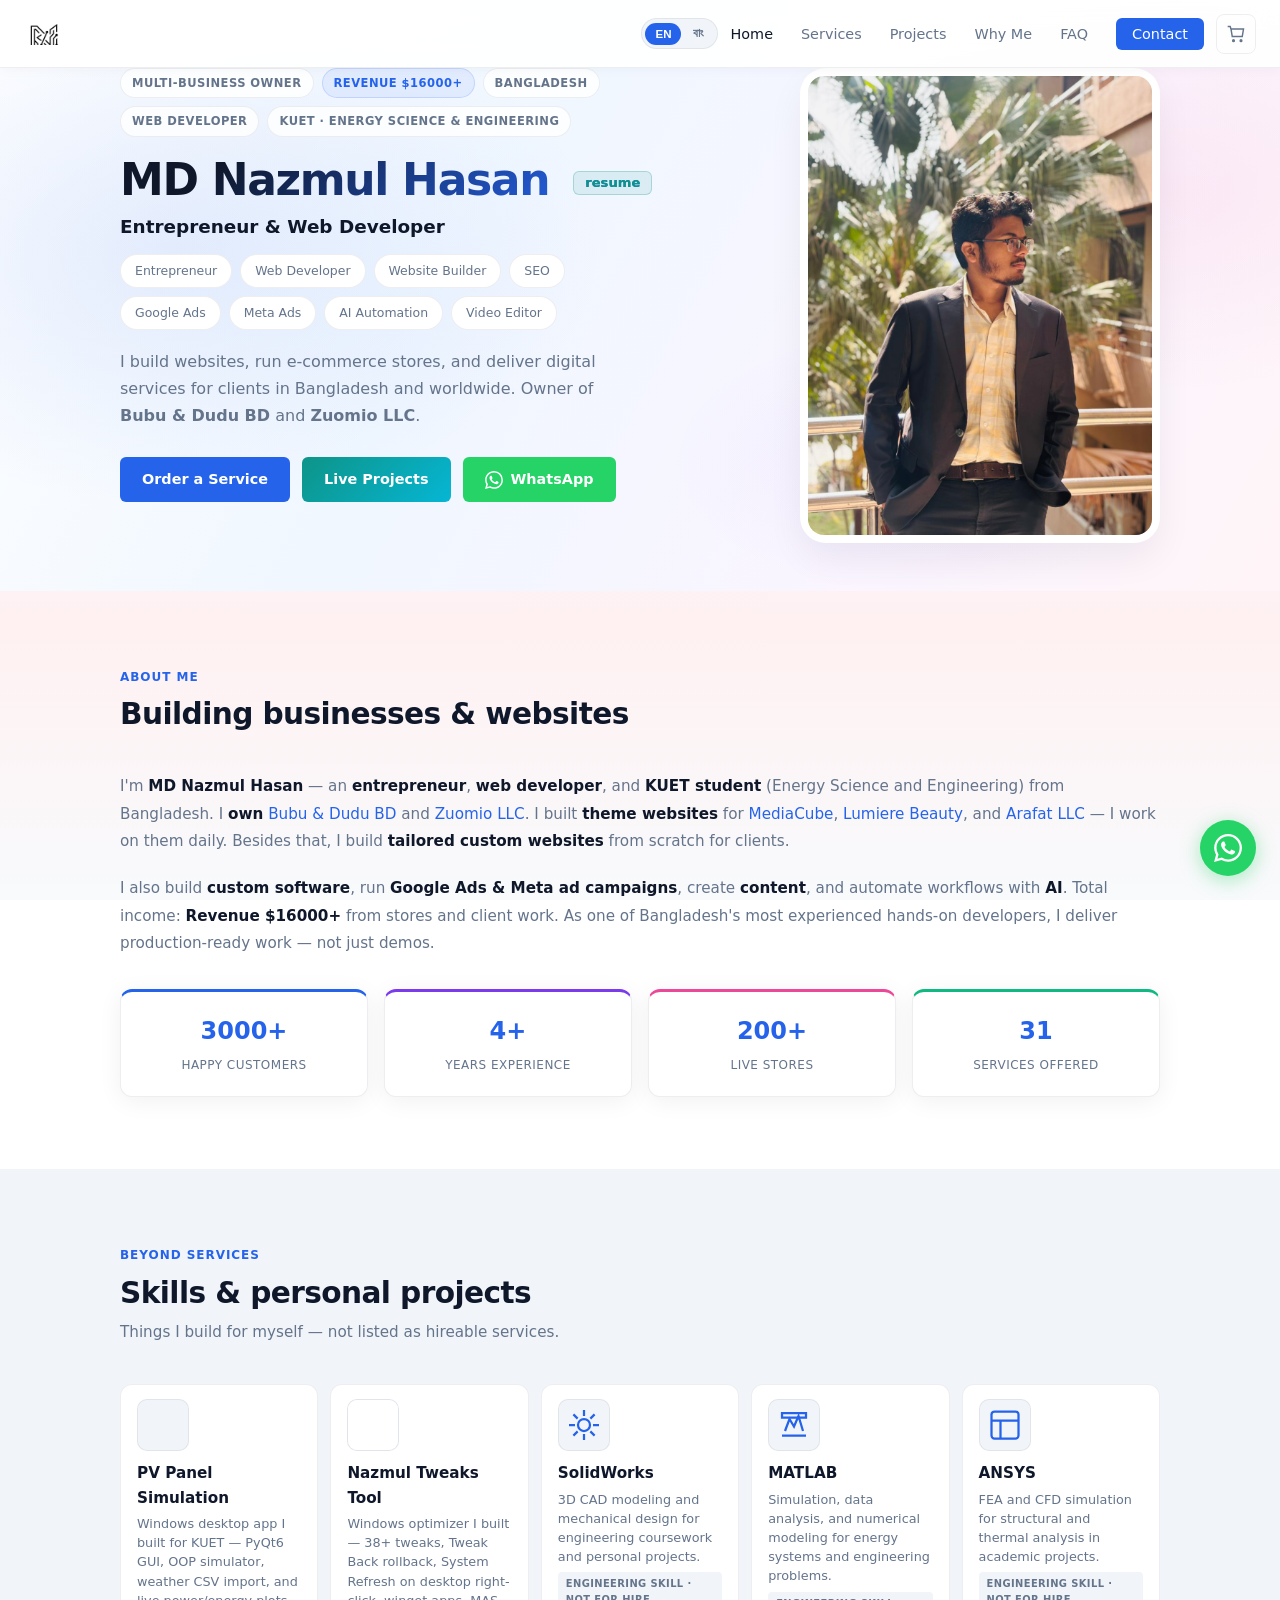
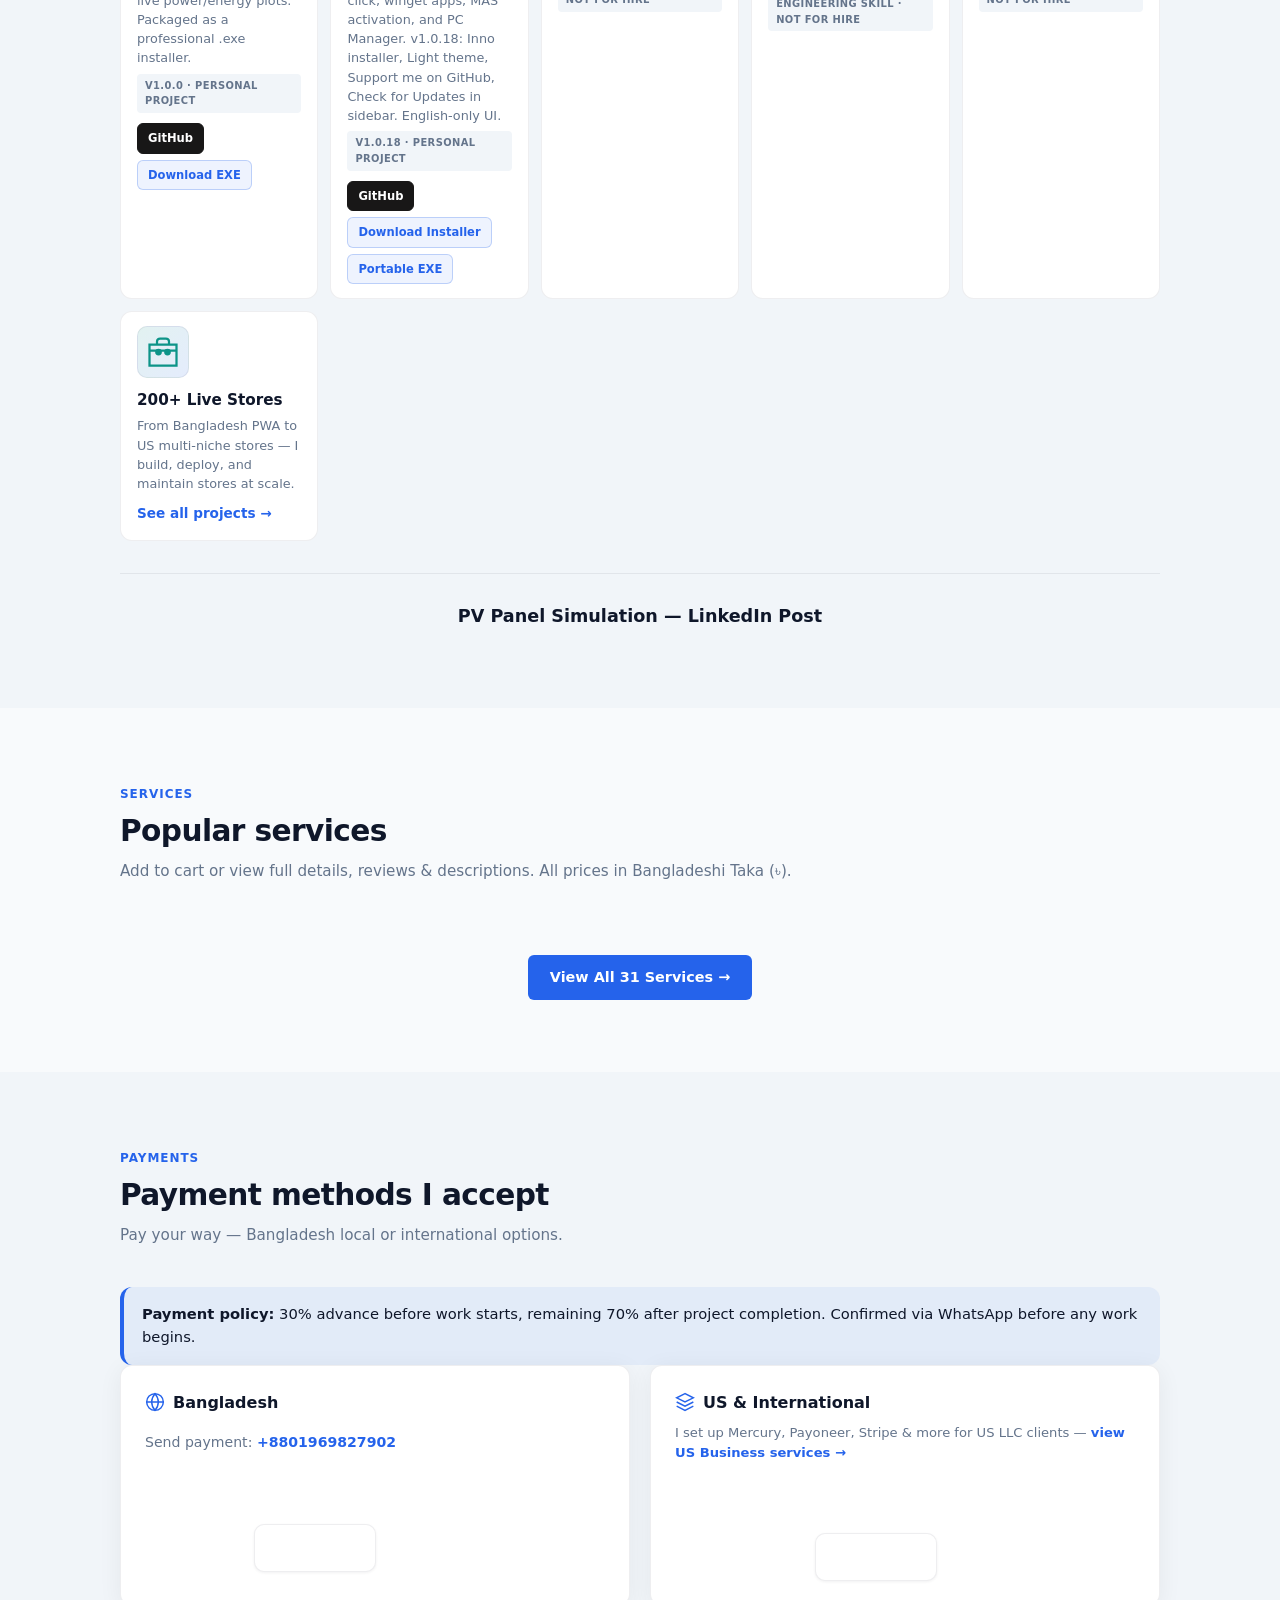
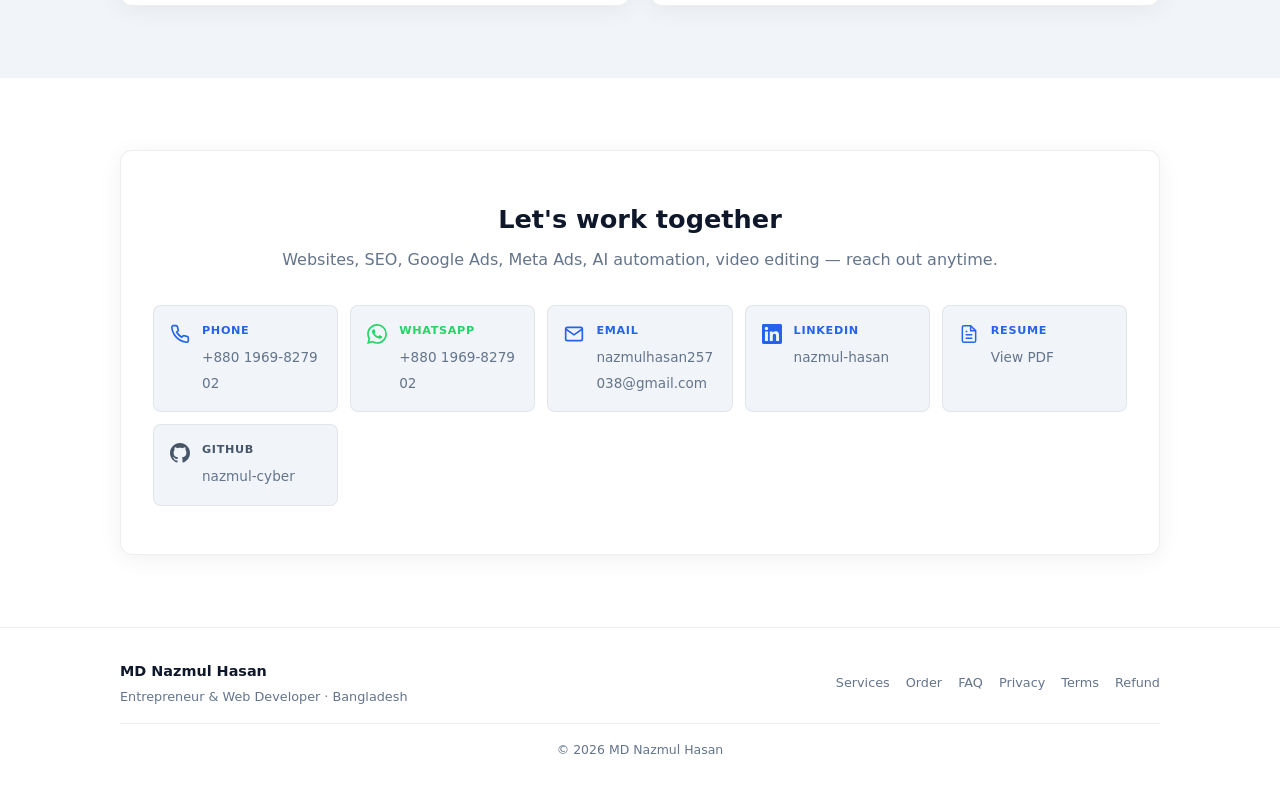
==== commit 1431ba24: "Mobile hero: no border, full photo contain, slight zoom" ====
--- a/index.html
+++ b/index.html
@@ -23,7 +23,7 @@
   <script src="js/social-meta.js" defer></script>
   <script src="js/perf.js" defer></script>
   <meta name="author" content="MD Nazmul Hasan" />
-  <link rel="stylesheet" href="styles.min.css?v=perf51" />
+  <link rel="stylesheet" href="styles.min.css?v=perf52" />
 </head>
 <body>
   <nav class="nav" id="site-nav"></nav>
--- a/styles.min.css
+++ b/styles.min.css
@@ -1 +1 @@
-*,*::before,*::after{box-sizing:border-box;margin:0;padding:0;}:root{--bg:#f8fafc;--bg-card:#ffffff;--bg-soft:#f1f5f9;--text:#0f172a;--text-muted:#64748b;--accent:#2563eb;--accent-2:#7c3aed;--accent-3:#ec4899;--accent-glow:rgba(37,99,235,0.12);--accent-soft:rgba(37,99,235,0.08);--border:rgba(15,23,42,0.07);--shadow:0 4px 24px rgba(15,23,42,0.06);--shadow-lg:0 12px 40px rgba(15,23,42,0.1);--whatsapp:#25d366;--font:'Inter',system-ui,-apple-system,sans-serif;--font-display:'Plus Jakarta Sans',var(--font);--nav-h:68px;--radius:12px;}img,iframe,video{content-visibility:auto;}body{background:linear-gradient(180deg,#f0f9ff 0%,#faf5ff 35%,#fff1f2 70%,#f8fafc 100%);background-attachment:fixed;}html{scroll-behavior:auto;scroll-padding-top:var(--nav-h);}html:focus-within{scroll-behavior:smooth;}body{font-family:system-ui,-apple-system,'Segoe UI',Roboto,'Helvetica Neue',Arial,var(--font),sans-serif;color:var(--text);line-height:1.6;font-size:16px;-webkit-font-smoothing:antialiased;overflow-x:hidden;}.container{max-width:1080px;margin:0 auto;padding:0 20px;}.nav{position:fixed;top:0;left:0;right:0;height:var(--nav-h);display:flex;align-items:center;gap:12px;padding:0 24px;background:rgba(255,255,255,0.92);backdrop-filter:blur(12px);border-bottom:1px solid var(--border);box-shadow:0 1px 12px rgba(15,23,42,0.04);z-index:100;}.nav-logo{font-weight:600;font-size:0.95rem;color:var(--text);text-decoration:none;display:flex;align-items:center;gap:10px;flex:1;min-width:0;}.nav-logo-mark{height:40px;width:40px;max-width:40px;flex-shrink:0;object-fit:contain;display:block;}.nav-logo-text{display:flex;flex-direction:column;min-width:0;}.nav-logo-name{font-family:var(--font-display);font-size:0.88rem;font-weight:600;white-space:nowrap;overflow:hidden;text-overflow:ellipsis;}.nav-logo-sub{font-size:0.65rem;color:var(--text-muted);letter-spacing:0.02em;}.lang-toggle{display:flex;align-items:center;gap:2px;margin-left:12px;flex-shrink:0;background:var(--bg-soft);border:1px solid var(--border);border-radius:999px;padding:3px;}.lang-toggle-btn{border:none;background:transparent;font-size:0.72rem;font-weight:600;padding:5px 10px;border-radius:999px;cursor:pointer;color:var(--text-muted);transition:background 0.2s,color 0.2s;}.lang-toggle-btn.active{background:var(--accent);color:#fff;}.lang-bn body,.lang-bn .hero__bio,.lang-bn .about-grid p,.lang-bn .section-desc{font-family:'Inter','Noto Sans Bengali',system-ui,sans-serif;}.hero__badge--expert{background:linear-gradient(135deg,#1e40af,#3b82f6);color:#fff;border:none;}.payment-policy-note{margin-top:20px;padding:16px 18px;background:rgba(37,99,235,0.07);border-radius:var(--radius);border-left:4px solid var(--accent);font-size:0.92rem;line-height:1.55;color:var(--text);}.nav-cart{position:relative;display:flex;align-items:center;justify-content:center;width:40px;height:40px;color:var(--text-muted);text-decoration:none;border:1px solid var(--border);border-radius:8px;flex-shrink:0;transition:border-color 0.2s,color 0.2s;}@media (min-width:641px){.nav-cart{order:3;}.nav-links{order:2;}.nav-toggle{order:4;}}.nav-cart:hover{border-color:var(--accent);color:var(--accent);}.nav-cart svg{width:20px;height:20px;}.nav-cart-badge{position:absolute;top:-6px;right:-6px;min-width:18px;height:18px;background:var(--accent);color:#fff;font-size:0.65rem;font-weight:700;border-radius:9px;display:flex;align-items:center;justify-content:center;padding:0 4px;}.nav-links a.active{color:var(--text);}.nav-links{display:flex;align-items:center;gap:28px;list-style:none;margin-left:auto;}.nav-links a{color:var(--text-muted);text-decoration:none;font-size:0.9rem;font-weight:500;transition:color 0.2s;}.nav-links a:hover{color:var(--text);}.nav-cta{background:var(--accent) !important;color:#fff !important;padding:8px 16px;border-radius:6px;}.nav-toggle{display:none;flex-direction:column;gap:5px;background:none;border:none;cursor:pointer;}.nav-toggle span{width:22px;height:2px;background:var(--text);}.hero{position:relative;overflow:visible;padding:var(--nav-h) 0 48px;background:linear-gradient(118deg,#ffffff 0%,#f0f7ff 38%,#faf5ff 72%,#fff5f8 100%);}.hero__backdrop{position:absolute;inset:0;z-index:0;pointer-events:none;background:radial-gradient(ellipse 52% 68% at 14% 42%,rgba(37,99,235,0.1) 0%,transparent 64%),radial-gradient(ellipse 48% 60% at 90% 32%,rgba(236,72,153,0.08) 0%,transparent 58%),radial-gradient(ellipse 36% 42% at 72% 78%,rgba(124,58,237,0.05) 0%,transparent 55%);}.hero__layout{position:relative;z-index:1;display:grid;grid-template-columns:minmax(0,1.1fr) minmax(0,0.9fr);gap:40px;align-items:start;}.hero__copy{position:relative;z-index:2;padding:0;}.hero__badges{display:flex;flex-wrap:wrap;gap:8px;margin-bottom:18px;}.hero__badge{font-size:0.72rem;font-weight:600;letter-spacing:0.04em;text-transform:uppercase;color:var(--text-muted);background:rgba(255,255,255,0.82);border:1px solid var(--border);padding:5px 11px;border-radius:20px;backdrop-filter:blur(6px);}.hero__badge--accent{color:var(--accent);background:var(--accent-soft);border-color:rgba(91,130,255,0.22);}.hero__title{font-family:var(--font-display);font-size:clamp(2.1rem,4.2vw,2.75rem);font-weight:700;line-height:1.12;margin-bottom:10px;letter-spacing:-0.03em;background:linear-gradient(135deg,#0f172a 18%,#2563eb 88%);-webkit-background-clip:text;-webkit-text-fill-color:transparent;background-clip:text;}.hero__resume{display:inline-block;font-family:var(--font);font-size:0.82rem;font-weight:600;letter-spacing:0;vertical-align:middle;margin-left:10px;padding:4px 11px;border-radius:6px;text-decoration:none;color:#0d9488 !important;-webkit-text-fill-color:#0d9488;background:rgba(13,148,136,0.1);border:1px solid rgba(13,148,136,0.25);transition:background 0.2s,border-color 0.2s,color 0.2s;}.hero__resume:hover{background:rgba(13,148,136,0.16);border-color:rgba(13,148,136,0.45);color:#0f766e !important;-webkit-text-fill-color:#0f766e;}.hero__tagline{font-family:var(--font-display);font-size:1.15rem;font-weight:600;color:var(--text);margin-bottom:14px;line-height:1.4;}.skill-pills{display:flex;flex-wrap:wrap;gap:8px;margin-bottom:18px;}.pill{font-size:0.78rem;font-weight:500;color:var(--text-muted);background:var(--bg-card);border:1px solid var(--border);padding:6px 14px;border-radius:20px;transition:border-color 0.2s,color 0.2s;}.pill:hover{border-color:rgba(91,130,255,0.35);color:var(--text);}.hero__bio{font-size:1rem;color:var(--text-muted);max-width:500px;margin-bottom:28px;line-height:1.7;}.hero__actions{display:flex;gap:12px;flex-wrap:wrap;}.btn{display:inline-flex;align-items:center;padding:11px 22px;border-radius:6px;font-weight:600;font-size:0.9rem;text-decoration:none;transition:all 0.2s;}.btn-primary{background:var(--accent);color:#fff;}.btn-primary:hover{background:#3d6ae8;transform:translateY(-1px);}.btn-outline{border:1px solid var(--border);color:var(--text);}.btn-outline:hover{border-color:var(--accent);color:var(--accent);}.btn-whatsapp{background:var(--whatsapp);color:#fff;gap:8px;}.btn-whatsapp svg{width:18px;height:18px;}.btn-whatsapp:hover{background:#1ebe57;transform:translateY(-1px);}.btn-projects{background:linear-gradient(135deg,#0d9488 0%,#06b6d4 100%);color:#fff;border:none;}.btn-projects:hover{background:linear-gradient(135deg,#0f766e 0%,#0891b2 100%);transform:translateY(-1px);}.btn-sm{padding:8px 14px;font-size:0.8rem;}.btn-block{width:100%;justify-content:center;}.btn-about{background:#fff;color:#6d28d9;border:1.5px solid #c4b5fd;}.btn-about:hover{background:#f5f3ff;border-color:#8b5cf6;color:#5b21b6;}.btn-cart{background:linear-gradient(135deg,#059669 0%,#10b981 100%);color:#fff;border:none;box-shadow:0 2px 8px rgba(16,185,129,0.25);}.btn-cart:hover,.btn-cart.added{background:linear-gradient(135deg,#047857 0%,#059669 100%);color:#fff;transform:translateY(-1px);}.btn-ghost{background:transparent;color:var(--text-muted);border:none;}.btn-ghost:hover{color:var(--text);}.text-link{color:var(--accent);text-decoration:none;font-weight:500;}.text-link:hover{text-decoration:underline;}.hero__media{display:flex;justify-content:flex-end;align-items:flex-start;position:relative;z-index:1;}.hero__card{position:relative;width:100%;max-width:340px;margin-left:auto;padding:12px;border-radius:24px;background:#ffffff;border:0.5px solid rgba(15,23,42,0.06);box-shadow:0 18px 40px rgba(15,23,42,0.07);}.hero__frame{width:100%;aspect-ratio:3 / 4;border-radius:14px;overflow:hidden;display:flex;align-items:center;justify-content:center;background:#f8fafc;}.hero__img{display:block;width:100%;height:100%;object-fit:contain;object-position:center center;content-visibility:visible;}.hire-card,.hire-card-thumb,.hire-card-thumb img{content-visibility:visible;}.skill-app-logo,.project-app-logo{object-fit:contain !important;background:#fff;padding:4px;}@media (min-width:769px){.hero__bio{max-width:520px;}.hero__card{max-width:360px;padding:14px;border-radius:26px;}.hero__frame{border-radius:16px;}}.section{padding:72px 0;overflow:visible;}.section.about{overflow:visible;}.section-head{margin-bottom:40px;}.tag{display:inline-block;font-size:0.75rem;font-weight:600;letter-spacing:0.08em;text-transform:uppercase;color:var(--accent);margin-bottom:8px;}.section-head h2{font-family:var(--font-display);font-size:1.85rem;font-weight:700;line-height:1.3;letter-spacing:-0.02em;}.section-desc{color:var(--text-muted);margin-top:8px;font-size:0.95rem;}.about-grid{display:flex;flex-direction:column;gap:20px;margin-bottom:32px;overflow:visible;}.about-grid p{color:var(--text-muted);font-size:0.95rem;line-height:1.8;overflow:visible;max-width:100%;}.lang-bn .about-grid p{line-height:1.9;word-break:normal;overflow-wrap:anywhere;}.about-grid strong{color:var(--text);}.stats{display:grid;grid-template-columns:repeat(4,1fr);gap:16px;}.stat-card{background:var(--bg-card);border:1px solid var(--border);border-radius:var(--radius);padding:20px;text-align:center;box-shadow:var(--shadow);transition:border-color 0.2s,transform 0.2s,box-shadow 0.2s;}.stat-card:nth-child(1){border-top:3px solid #2563eb;}.stat-card:nth-child(2){border-top:3px solid #7c3aed;}.stat-card:nth-child(3){border-top:3px solid #ec4899;}.stat-card:nth-child(4){border-top:3px solid #10b981;}.stat-card:hover{border-color:rgba(91,130,255,0.25);transform:translateY(-2px);}.stat-num{display:block;font-size:1.5rem;font-weight:700;color:var(--accent);}.stat-label{font-size:0.75rem;color:var(--text-muted);text-transform:uppercase;letter-spacing:0.04em;}.services{background:var(--bg-soft);}.services-grid{display:grid;grid-template-columns:repeat(2,1fr);gap:20px;}.services-grid--3{grid-template-columns:repeat(3,1fr);}.service-card{background:var(--bg-card);border:1px solid var(--border);border-radius:var(--radius);padding:28px;transition:border-color 0.2s,transform 0.2s;}.service-card:hover{border-color:rgba(79,124,255,0.35);transform:translateY(-2px);}.service-icon{width:44px;height:44px;display:flex;align-items:center;justify-content:center;background:var(--accent-soft);border-radius:10px;margin-bottom:14px;color:var(--accent);}.service-icon svg{width:22px;height:22px;}.service-card h3{font-size:1.1rem;font-weight:600;margin-bottom:8px;}.service-card>p{color:var(--text-muted);font-size:0.9rem;margin-bottom:16px;}.service-card ul{list-style:none;display:flex;flex-direction:column;gap:8px;}.service-card li{font-size:0.85rem;color:var(--text-muted);padding-left:16px;position:relative;}.service-card li::before{content:'';position:absolute;left:0;top:8px;width:5px;height:5px;border-radius:50%;background:var(--accent);}.hire{background:var(--bg);}.hire-grid{display:grid;grid-template-columns:repeat(3,1fr);gap:20px;}.service-sections{display:flex;flex-direction:column;gap:48px;}.service-section{padding-bottom:8px;}.service-section-head{display:flex;flex-wrap:wrap;align-items:baseline;gap:10px 14px;margin-bottom:18px;padding-bottom:12px;border-bottom:1px solid var(--border);}.service-section-tag{display:inline-block;font-size:0.68rem;font-weight:700;letter-spacing:0.08em;text-transform:uppercase;color:var(--accent);background:var(--accent-soft);padding:4px 10px;border-radius:20px;}.service-section-head h2{font-size:1.3rem;font-weight:700;margin:0;flex:1;min-width:160px;}.service-section-count{font-size:0.78rem;color:var(--text-muted);font-weight:500;}.service-repos{margin-top:40px;padding:24px 28px;background:var(--bg-card);border:1px solid var(--border);border-radius:var(--radius);box-shadow:var(--shadow);}.service-repos h2{display:flex;align-items:center;gap:10px;font-size:1.05rem;font-weight:700;margin-bottom:14px;padding-bottom:12px;border-bottom:1px solid var(--border);}.service-repos-icon{width:18px;height:18px;color:var(--text-muted);flex-shrink:0;}.service-repos-list{list-style:disc;padding-left:1.35rem;display:flex;flex-direction:column;gap:8px;}.service-repos-list a{color:var(--accent);text-decoration:none;font-size:0.92rem;font-weight:500;}.service-repos-list a:hover{text-decoration:underline;}.service-repos-desc{font-size:0.88rem;color:var(--text-muted);margin-bottom:14px;}.service-repos-list li{display:flex;flex-wrap:wrap;align-items:baseline;gap:8px;}.service-repos-repo{font-size:0.78rem;color:var(--text-muted);font-family:ui-monospace,'Cascadia Code',monospace;}.hire-card-github,.service-github-meta{font-size:0.75rem;color:var(--text-muted);margin-bottom:8px;}.service-github-link{color:var(--accent);text-decoration:none;font-weight:600;font-family:ui-monospace,'Cascadia Code',monospace;}.service-github-link:hover{text-decoration:underline;}.hire-grid--page{display:grid;grid-template-columns:repeat(3,1fr);gap:20px;}.services-page-section{background:var(--bg);}.hire-card{background:var(--bg-card);border:1px solid var(--border);border-radius:var(--radius);padding:0;display:flex;flex-direction:column;overflow:hidden;box-shadow:var(--shadow);transition:border-color 0.2s,transform 0.2s,box-shadow 0.2s;}.hire-card .hire-card-footer{padding:16px 20px 20px;margin-top:auto;}.hire-card--link{text-decoration:none;color:inherit;cursor:pointer;}.hire-card:hover,.hire-card--link:hover{border-color:rgba(37,99,235,0.35);transform:translateY(-3px);box-shadow:var(--shadow-lg);}.hire-card-icon{display:flex;align-items:center;justify-content:center;height:120px;background:linear-gradient(135deg,var(--bg-soft) 0%,rgba(79,124,255,0.08) 100%);border-bottom:1px solid var(--border);color:var(--accent);}.hire-card-icon svg{width:48px;height:48px;}.hire-card h3{font-size:1.05rem;font-weight:600;padding:18px 20px 0;margin-bottom:8px;}.hire-card-provider{font-size:0.8rem;color:var(--accent);padding:0 20px 6px;}.hire-card-desc{font-size:0.88rem;color:var(--text-muted);line-height:1.55;padding:0 20px 8px;flex:0 1 auto;display:-webkit-box;-webkit-line-clamp:3;-webkit-box-orient:vertical;overflow:hidden;}.service-provider{font-size:0.95rem;color:var(--accent);margin-bottom:10px;}.hire-card-footer{display:flex;flex-direction:column;gap:12px;padding:18px 20px 20px;margin-top:auto;}.hire-price{font-size:0.85rem;color:var(--text-muted);}.hire-price strong{font-size:1.35rem;font-weight:700;color:var(--text);}.btn-hire{display:inline-flex;align-items:center;justify-content:center;gap:8px;width:100%;padding:11px 16px;background:#25d366;color:#fff;font-size:0.88rem;font-weight:600;text-decoration:none;border-radius:6px;transition:background 0.2s,transform 0.2s;}.btn-hire svg{width:18px;height:18px;flex-shrink:0;}.btn-hire:hover{background:#1ebe57;transform:translateY(-1px);}.ventures-grid{display:grid;grid-template-columns:repeat(3,1fr);gap:20px;}.venture-card{background:var(--bg-card);border:1px solid var(--border);border-radius:var(--radius);padding:24px;}.venture-card h3{font-size:1.05rem;font-weight:600;margin-bottom:6px;}.venture-tag{display:inline-block;font-size:0.7rem;font-weight:600;color:var(--accent);background:var(--accent-soft);padding:3px 8px;border-radius:4px;margin-bottom:12px;}.venture-card p{font-size:0.88rem;color:var(--text-muted);line-height:1.65;}.venture-card a{color:var(--accent);text-decoration:none;}.venture-card a:hover{text-decoration:underline;}.projects-grid{display:grid;grid-template-columns:repeat(2,1fr);gap:20px;}.project-card{background:var(--bg-card);border:1px solid var(--border);border-radius:var(--radius);padding:24px;text-decoration:none;color:inherit;box-shadow:var(--shadow);transition:border-color 0.2s,transform 0.2s,box-shadow 0.2s;display:block;}.project-card:hover{border-color:rgba(37,99,235,0.35);transform:translateY(-2px);box-shadow:var(--shadow-lg);}.project-owner{display:inline-block;font-size:0.72rem;font-weight:700;text-transform:uppercase;letter-spacing:0.06em;color:#0d9488;background:rgba(13,148,136,0.1);padding:4px 10px;border-radius:20px;margin-bottom:8px;}.project-card-icon{width:44px;height:44px;border-radius:10px;background:var(--accent-soft);color:var(--accent);display:flex;align-items:center;justify-content:center;margin-bottom:12px;}.project-card-icon svg{width:22px;height:22px;}.project-top{display:inline-block;font-size:0.68rem;font-weight:700;text-transform:uppercase;letter-spacing:0.06em;padding:4px 8px;border-radius:4px;margin-bottom:12px;}.project-top--us{background:#1e3a5f;color:#fff;}.project-top--teal{background:linear-gradient(135deg,#0d9488,#06b6d4);color:#fff;}.project-top--pink{background:#f472b6;color:#fff;}.project-top--gold{background:#c9a962;color:#1a1200;}.project-top--rose{background:linear-gradient(135deg,#e11d48,#f43f5e);color:#fff;}.project-top--store{background:#e91e63;color:#fff;}.project-top--theme{background:#4f46e5;color:#fff;margin-right:6px;}.project-top--premium{background:linear-gradient(135deg,#b45309,#f59e0b);color:#1a1200;margin-right:6px;}.project-badge-premium{display:inline-flex;align-items:center;gap:4px;font-size:0.72rem;font-weight:700;letter-spacing:0.04em;text-transform:uppercase;padding:6px 12px;border-radius:6px;margin-bottom:10px;background:linear-gradient(135deg,#b45309 0%,#f59e0b 50%,#d97706 100%);color:#1a1200;box-shadow:0 2px 8px rgba(180,83,9,0.25);}.project-card--static{cursor:default;}.project-card--static:hover{transform:none;}.project-visit-btn{margin-top:12px;width:100%;justify-content:center;}.project-categories{display:grid;grid-template-columns:repeat(4,1fr);gap:8px;margin:14px 0 4px;}.project-category{border-radius:8px;overflow:hidden;border:1px solid var(--border);background:var(--bg-soft);}.project-category img{width:100%;aspect-ratio:16 / 10;object-fit:cover;display:block;}.project-category span{display:block;font-size:0.62rem;font-weight:600;padding:4px 6px;text-align:center;color:var(--text-muted);line-height:1.2;}.zuomio-detail{margin-top:28px;padding:28px;background:var(--bg-card);border:1px solid var(--border);border-radius:var(--radius);box-shadow:var(--shadow);}.zuomio-detail h2{font-size:1.35rem;margin-bottom:8px;}.zuomio-detail-lead{color:var(--text-muted);margin-bottom:18px;line-height:1.65;}.zuomio-detail-grid{display:grid;grid-template-columns:repeat(4,1fr);gap:12px;margin-bottom:18px;}.zuomio-detail-grid .project-category span{font-size:0.72rem;}.zuomio-detail-actions{display:flex;flex-wrap:wrap;gap:10px;}.project-card h3{font-size:1.05rem;font-weight:600;margin-bottom:8px;}.project-card p{font-size:0.88rem;color:var(--text-muted);line-height:1.6;}.project-link{display:inline-block;margin-top:12px;font-size:0.85rem;font-weight:600;color:var(--accent);}.project-thumb-wrap{height:140px;overflow:hidden;border-radius:6px;margin-bottom:12px;}.project-thumb-wrap img{width:100%;height:100%;object-fit:cover;}.why-hire{background:var(--bg-soft);}.blog-card{display:grid;grid-template-columns:0.95fr 1.05fr;gap:0;background:var(--bg-card);border:1px solid var(--border);border-radius:16px;overflow:hidden;}.blog-image{position:relative;min-height:320px;}.blog-image img{width:100%;height:100%;object-fit:cover;display:block;}.blog-image-badge{position:absolute;bottom:16px;left:16px;font-size:0.72rem;font-weight:700;text-transform:uppercase;letter-spacing:0.06em;color:#fff;background:rgba(91,130,255,0.9);backdrop-filter:blur(8px);padding:6px 12px;border-radius:6px;}.blog-content{padding:36px 32px;display:flex;flex-direction:column;gap:14px;}.blog-meta{font-size:0.78rem;font-weight:500;color:var(--accent);text-transform:uppercase;letter-spacing:0.04em;}.blog-content h3{font-family:var(--font-display);font-size:1.35rem;font-weight:700;line-height:1.35;letter-spacing:-0.02em;}.blog-content>p{font-size:0.92rem;color:var(--text-muted);line-height:1.75;}.blog-content strong{color:var(--text);}.blog-highlights{list-style:none;display:flex;flex-direction:column;gap:12px;margin:4px 0 8px;}.blog-highlights li{padding:12px 14px;background:var(--bg-soft);border:1px solid var(--border);border-radius:8px;}.blog-highlights strong{display:block;font-size:0.88rem;margin-bottom:2px;}.blog-highlights span{font-size:0.82rem;color:var(--text-muted);line-height:1.5;}.blog-content .btn-primary{align-self:flex-start;margin-top:4px;}.faq{background:var(--bg);}.faq-list{display:flex;flex-direction:column;gap:10px;max-width:760px;}.faq-item{background:var(--bg-card);border:1px solid var(--border);border-radius:var(--radius);overflow:hidden;transition:border-color 0.2s;}.faq-item[open]{border-color:rgba(91,130,255,0.3);}.faq-item summary{padding:18px 22px;font-family:var(--font-display);font-size:0.95rem;font-weight:600;cursor:pointer;list-style:none;display:flex;align-items:center;justify-content:space-between;gap:12px;transition:color 0.2s;}.faq-item summary::-webkit-details-marker{display:none;}.faq-item summary::after{content:'+';font-size:1.2rem;font-weight:400;color:var(--accent);flex-shrink:0;transition:transform 0.2s;}.faq-item[open] summary::after{content:'−';}.faq-item summary:hover{color:var(--accent);}.faq-item p{padding:0 22px 18px;font-size:0.9rem;color:var(--text-muted);line-height:1.7;}.faq-item a{color:var(--accent);text-decoration:none;}.faq-item a:hover{text-decoration:underline;}.contact-box{background:var(--bg-card);border:1px solid var(--border);border-radius:12px;padding:48px 32px;text-align:center;box-shadow:var(--shadow);}.contact-box h2{font-size:1.6rem;font-weight:700;margin-bottom:8px;}.contact-box>p{color:var(--text-muted);margin-bottom:32px;}.contact-grid{display:grid;grid-template-columns:repeat(auto-fit,minmax(180px,1fr));gap:12px;text-align:left;}.contact-item{display:flex;align-items:flex-start;gap:12px;background:var(--bg-soft);border:1px solid var(--border);border-radius:8px;padding:16px;text-decoration:none;color:var(--text);transition:border-color 0.2s;}.contact-item:hover{border-color:var(--accent);}.contact-item--whatsapp:hover{border-color:var(--whatsapp);}.contact-item--whatsapp .contact-label{color:var(--whatsapp);}.contact-item--whatsapp .contact-icon{color:var(--whatsapp);}.contact-item--github:hover{border-color:#475569;}.contact-item--github .contact-label{color:#475569;}.contact-item--github .contact-icon{color:#475569;}.contact-item--resume:hover{border-color:#3b82f6;}.contact-item--resume .contact-label{color:#2563eb;}.contact-item--resume .contact-icon{color:#2563eb;}.contact-icon{width:20px;height:20px;flex-shrink:0;color:var(--accent);margin-top:2px;}.contact-label{display:block;font-size:0.7rem;font-weight:600;text-transform:uppercase;letter-spacing:0.06em;color:var(--accent);margin-bottom:4px;}.contact-item span:last-child{font-size:0.85rem;color:var(--text-muted);word-break:break-all;}.ventures-grid{grid-template-columns:repeat(auto-fit,minmax(200px,1fr));}.page-hero{padding:calc(var(--nav-h)+40px) 0 32px;background:linear-gradient(180deg,#ffffff 0%,var(--bg) 100%);}.page-hero--compact{padding-bottom:20px;}.page-hero h1{font-family:var(--font-display);font-size:2rem;font-weight:700;margin:8px 0;}.page-hero p{color:var(--text-muted);font-size:0.95rem;}.page-pad{padding:calc(var(--nav-h)+40px) 0 60px;}.skills-showcase{background:var(--bg-soft);}.skills-grid{display:grid;grid-template-columns:repeat(5,minmax(0,1fr));gap:12px;}.skill-showcase-card{display:flex;flex-direction:column;gap:10px;background:var(--bg-card);border:1px solid var(--border);border-radius:var(--radius);padding:14px 16px;min-width:0;align-items:flex-start;}.skill-showcase-icon{width:52px;height:52px;flex-shrink:0;border-radius:10px;overflow:hidden;background:var(--bg-soft);border:1px solid var(--border);}.skill-showcase-icon img{width:100%;height:100%;object-fit:cover;}.skill-showcase-icon--svg{display:flex;align-items:center;justify-content:center;color:var(--accent);}.skill-showcase-icon--svg svg{width:36px;height:36px;}.linkedin-embed-section{margin-top:32px;padding-top:28px;border-top:1px solid var(--border);text-align:center;}.linkedin-embed-title{font-family:var(--font-display);font-size:1.1rem;font-weight:600;color:var(--text);margin-bottom:6px;}.linkedin-embed-desc{font-size:0.85rem;color:var(--text-muted);margin-bottom:16px;}.linkedin-embed-wrap{display:flex;justify-content:center;margin:0 auto;max-width:504px;}.linkedin-embed-wrap iframe{width:100%;max-width:504px;min-height:500px;border:1px solid var(--border);border-radius:12px;background:#fff;box-shadow:var(--shadow);}.linkedin-load-btn{display:inline-flex;align-items:center;gap:10px;padding:16px 28px;border:1px solid var(--border);border-radius:12px;background:var(--bg-card);color:var(--text);font-size:0.95rem;font-weight:600;cursor:pointer;box-shadow:var(--shadow);transition:border-color 0.2s,transform 0.2s;}.linkedin-load-btn:hover{border-color:rgba(37,99,235,0.35);transform:translateY(-1px);}.hire-card-thumb picture,.hire-card-thumb img{display:block;width:100%;height:100%;object-fit:cover;}.skill-showcase-card h3{font-size:0.95rem;font-weight:600;margin-bottom:4px;}.skill-showcase-card p{font-size:0.8rem;color:var(--text-muted);line-height:1.5;}.skill-showcase-card a:not(.skill-action-btn){color:var(--accent);text-decoration:none;}a.skill-action-btn--github,a.skill-action-btn--github:hover,a.skill-action-btn--github:visited,a.skill-action-btn--github:active,a.btn-github,a.btn-github:hover,a.btn-github:visited,a.btn-github:active{background:#181717 !important;color:#ffffff !important;border-color:#181717 !important;}a.skill-action-btn--github:hover,a.btn-github:hover{background:#333333 !important;border-color:#333333 !important;}.skill-showcase-card--link{text-decoration:none;color:inherit;transition:border-color 0.2s,box-shadow 0.2s,transform 0.2s;}.skill-showcase-card--link:hover{border-color:rgba(37,99,235,0.3);box-shadow:var(--shadow-lg);transform:translateY(-2px);}.skill-showcase-icon--stores{background:linear-gradient(135deg,rgba(13,148,136,0.12),rgba(37,99,235,0.12));color:#0d9488;}.skill-link{display:inline-block;margin-top:10px;font-size:0.85rem;font-weight:600;color:var(--accent);}.skill-actions{display:flex;flex-wrap:wrap;gap:6px;margin-top:10px;}.skill-action-btn{display:inline-flex;align-items:center;justify-content:center;padding:5px 10px;border-radius:6px;font-size:0.72rem;font-weight:600;text-decoration:none;border:1px solid var(--border);transition:background 0.2s,border-color 0.2s,color 0.2s;}.skill-action-btn--github{background:#181717;color:#fff;border-color:#181717;}.skill-action-btn--github:hover{background:#333;border-color:#333;color:#fff;}.skill-action-btn--download{background:rgba(37,99,235,0.08);color:var(--accent);border-color:rgba(37,99,235,0.25);}.skill-action-btn--download:hover{background:rgba(37,99,235,0.14);border-color:rgba(37,99,235,0.4);}.project-card-icon--solar{padding:4px;overflow:hidden;}.project-card-icon--solar img{width:100%;height:100%;object-fit:cover;border-radius:8px;}.project-card-icon img.project-app-logo{object-fit:contain;background:#fff;padding:4px;border-radius:8px;}.project-top--solar{background:linear-gradient(135deg,rgba(245,158,11,0.15),rgba(37,99,235,0.12));color:#b45309;}.project-card-actions{display:flex;flex-wrap:wrap;gap:8px;margin-top:auto;padding-top:12px;}.btn-outline{background:transparent;color:var(--text);border:1px solid var(--border);}.btn-outline:hover{border-color:var(--accent);color:var(--accent);}.btn-github{background:#181717;color:#fff;border:1px solid #181717;}.btn-github:hover{background:#333;border-color:#333;color:#fff;}.skill-badge{display:inline-block;margin-top:6px;font-size:0.62rem;font-weight:600;text-transform:uppercase;letter-spacing:0.04em;color:var(--text-muted);background:var(--bg-soft);padding:4px 8px;border-radius:4px;}.services-preview{background:var(--bg);}.section-cta{text-align:center;margin-top:32px;}.service-page{padding:calc(var(--nav-h)+24px) 0 60px;}.service-page--product .service-product-grid{display:grid;grid-template-columns:1.1fr 1fr;gap:40px;align-items:start;margin-bottom:40px;}.service-product-gallery{min-width:0;overflow:visible;}.service-product-gallery .service-hero-image{position:relative;width:100%;aspect-ratio:16 / 9;min-height:200px;border-radius:var(--radius);overflow:hidden;border:1px solid var(--border);box-shadow:var(--shadow-lg);isolation:isolate;contain:layout style paint;}.service-product-gallery .service-hero-image picture{display:block;position:absolute;inset:0;width:100%;height:100%;margin:0;}.service-product-gallery .service-hero-image img{width:100%;height:100%;object-fit:cover;object-position:center;display:block;content-visibility:visible;}.service-provider-card{display:flex;align-items:center;gap:14px;margin-top:16px;padding:14px 16px;background:var(--bg-card);border:1px solid var(--border);border-radius:var(--radius);}.service-provider-card .service-provider-photo-wrap{width:84px;height:84px;border-radius:50%;overflow:hidden;border:3px solid var(--accent);flex-shrink:0;background:var(--bg-card);box-shadow:0 4px 14px rgba(15,23,42,0.08);}.service-provider-photo{width:100%;height:100%;border-radius:50%;object-fit:cover;}.service-provider-info{min-width:0;}.service-provider-name-row{display:flex;align-items:center;gap:6px;margin-bottom:2px;}.service-provider-name-row strong{font-size:0.95rem;line-height:1.2;}.verified-badge-wrap{flex-shrink:0;display:inline-flex;align-items:center;justify-content:center;line-height:0;margin-top:1px;}.verified-badge{display:block;width:22px;height:22px;object-fit:contain;vertical-align:middle;}.service-provider-card span{display:block;font-size:0.78rem;color:var(--text-muted);}.service-provider-meta{font-size:0.72rem !important;color:var(--accent) !important;margin-top:2px;font-weight:600;}.service-payment-policy{font-size:0.82rem;color:var(--text-muted);margin:0 0 12px;padding:10px 12px;background:rgba(37,99,235,0.06);border-radius:var(--radius-sm);border-left:3px solid var(--accent);}.service-product-info h1{font-family:var(--font-display);font-size:clamp(1.5rem,3vw,2rem);margin-bottom:10px;}.service-stats-row{display:flex;flex-wrap:wrap;align-items:center;gap:8px;margin:16px 0 20px;}.product-pricing-block{margin:18px 0 22px;padding-bottom:20px;border-bottom:1px solid var(--border);}.product-rating-row{display:flex;align-items:center;justify-content:space-between;gap:12px;flex-wrap:wrap;margin-bottom:14px;}.product-rating-left{display:flex;align-items:center;gap:8px;flex-wrap:wrap;}.product-stars{position:relative;display:inline-block;font-size:1.05rem;line-height:1;letter-spacing:2px;}.product-stars-base{color:#e5e7eb;}.product-stars-fill{position:absolute;left:0;top:0;overflow:hidden;color:#facc15;white-space:nowrap;}.product-rating-text{font-size:0.92rem;color:var(--text-muted);}.product-rating-text strong{color:var(--text);font-weight:700;}.product-sold-count{font-size:0.92rem;font-weight:600;color:#16a34a;white-space:nowrap;}.product-price-row{display:flex;align-items:baseline;gap:10px;flex-wrap:wrap;}.product-price-old{font-size:1rem;color:#9ca3af;text-decoration:line-through;}.product-price-sale{font-size:2rem;font-weight:800;color:#ef4444;line-height:1;letter-spacing:-0.02em;}.product-discount-badge{display:inline-flex;align-items:center;padding:4px 10px;border-radius:999px;background:#22c55e;color:#fff;font-size:0.82rem;font-weight:700;line-height:1.2;}.service-buy-card--inline{position:static;margin-top:8px;}.service-details-grid{display:grid;grid-template-columns:1fr 260px;gap:32px;margin-bottom:40px;}.service-trust-panel{display:flex;flex-direction:column;gap:12px;}.trust-stat{background:var(--bg-card);border:1px solid var(--border);border-radius:var(--radius);padding:16px;text-align:center;}.trust-stat strong{display:block;font-size:1.25rem;color:var(--accent);margin-bottom:4px;}.trust-stat span{font-size:0.78rem;color:var(--text-muted);text-transform:uppercase;letter-spacing:0.04em;}.service-related{margin-top:40px;}.service-related h3{font-family:var(--font-display);font-size:1.25rem;margin-bottom:20px;}.hire-grid--compact{grid-template-columns:repeat(4,1fr);}.reviews-social{display:flex;flex-wrap:wrap;align-items:center;gap:8px;}.breadcrumb{font-size:0.85rem;color:var(--text-muted);margin-bottom:24px;}.breadcrumb a{color:var(--accent);text-decoration:none;}.service-layout{display:grid;grid-template-columns:1fr 320px;gap:40px;align-items:start;}.service-page-tag{display:inline-block;font-size:0.72rem;font-weight:600;text-transform:uppercase;letter-spacing:0.06em;color:var(--accent);background:var(--accent-soft);padding:4px 10px;border-radius:4px;margin-bottom:12px;}.service-main h1{font-family:var(--font-display);font-size:2rem;font-weight:700;margin-bottom:16px;}.service-lead{font-size:0.95rem;color:var(--text-muted);line-height:1.75;margin-bottom:24px;}.service-main h3{font-size:1.1rem;font-weight:600;margin-bottom:12px;}.service-includes{list-style:none;display:flex;flex-direction:column;gap:8px;margin-bottom:20px;}.service-includes li{font-size:0.9rem;color:var(--text-muted);padding-left:18px;position:relative;}.service-includes li::before{content:'✓';position:absolute;left:0;color:var(--accent);font-weight:700;}.service-delivery{font-size:0.9rem;color:var(--text-muted);}.service-buy-card{position:sticky;top:calc(var(--nav-h)+20px);background:var(--bg-card);border:1px solid var(--border);border-radius:var(--radius);padding:24px;display:flex;flex-direction:column;gap:12px;}.service-buy-price{font-size:0.9rem;color:var(--text-muted);}.service-buy-price strong{font-size:2rem;color:var(--text);}.service-buy-note{font-size:0.8rem;color:var(--text-muted);line-height:1.5;}.service-reviews{margin-top:48px;padding-top:40px;border-top:1px solid var(--border);}.reviews-header{margin-bottom:24px;}.reviews-header h3{font-family:var(--font-display);font-size:1.35rem;margin-bottom:6px;}.reviews-social{font-size:0.88rem;color:var(--accent);font-weight:500;}.reviews-grid{display:grid;grid-template-columns:repeat(2,1fr);gap:14px;}.reviews-social .review-stars{color:#fbbf24;margin-right:6px;}.review-card{background:var(--bg-card);border:1px solid var(--border);border-radius:var(--radius);padding:16px;}.review-top{display:flex;align-items:center;gap:10px;margin-bottom:10px;}.review-avatar{width:36px;height:36px;border-radius:50%;background:var(--accent-soft);color:var(--accent);font-weight:700;font-size:0.85rem;display:flex;align-items:center;justify-content:center;flex-shrink:0;}.review-top strong{display:block;font-size:0.85rem;}.review-loc{font-size:0.72rem;color:var(--text-muted);}.review-stars{margin-left:auto;color:#fbbf24;font-size:0.75rem;letter-spacing:1px;}.review-text{font-size:0.84rem;color:var(--text-muted);line-height:1.6;}.review-verified{display:inline-block;margin-top:8px;font-size:0.68rem;font-weight:600;color:#34d399;text-transform:uppercase;letter-spacing:0.04em;}.hire-card h3 a{color:inherit;text-decoration:none;}.hire-card h3 a:hover{color:var(--accent);}.hire-card-actions{display:flex;flex-direction:row;flex-wrap:wrap;gap:8px;}.hire-card-actions .btn{flex:1 1 calc(50% - 4px);min-width:0;justify-content:center;text-align:center;}.service-tag-pill{font-size:0.72rem;font-weight:700;text-transform:uppercase;letter-spacing:0.06em;color:var(--accent);}.hire-card-link{display:block;text-decoration:none;color:inherit;flex:1;touch-action:manipulation;-webkit-user-drag:none;}.hire-card-thumb{position:relative;aspect-ratio:16 / 9;overflow:hidden;background:var(--bg-soft);}.hire-card-thumb img{width:100%;height:100%;object-fit:cover;transition:transform 0.3s;}.hire-card:hover .hire-card-thumb img{transform:scale(1.04);}.hire-card-thumb .service-tag-pill{position:absolute;top:10px;left:10px;background:rgba(255,255,255,0.95);padding:4px 10px;border-radius:4px;box-shadow:var(--shadow);z-index:2;}.svc-badge{position:absolute;top:10px;right:10px;z-index:2;font-size:0.68rem;font-weight:800;text-transform:uppercase;letter-spacing:0.05em;padding:5px 10px;border-radius:5px;color:#fff;}.svc-badge--popular{background:#ef4444;}.svc-badge--deal{background:#10b981;}.meta-pill{display:inline-flex;align-items:center;padding:3px 10px;border-radius:999px;font-size:0.78rem;font-weight:600;background:var(--bg-soft);color:var(--text-muted);border:1px solid var(--border);}.meta-pill--sold{background:#ecfdf5;color:#047857;border-color:#a7f3d0;}.meta-pill--clients{background:#eff6ff;color:#1d4ed8;border-color:#bfdbfe;}.hire-card-meta{display:flex;flex-wrap:wrap;align-items:center;gap:6px;padding:0 20px 4px;}.hire-card h3{padding:16px 20px 0;}.hire-card-desc{padding:0 20px;}.hire-card-icon{height:80px;}.service-gig-line{font-size:1.05rem;font-weight:500;color:var(--text-muted);margin-bottom:12px;line-height:1.55;overflow-wrap:anywhere;}.lang-bn .service-product-info .service-gig-line,.lang-bn .service-payment-policy,.lang-bn .service-buy-note{line-height:1.65;}.service-rating-row{display:flex;align-items:center;gap:10px;font-size:0.9rem;color:var(--text-muted);margin-bottom:20px;}.service-gig-block{background:var(--bg-soft);border:1px solid var(--border);border-radius:var(--radius);padding:20px;margin-bottom:24px;}.service-gig-block--about{background:linear-gradient(135deg,rgba(37,99,235,0.04) 0%,rgba(255,255,255,0.95) 55%);border:1px solid rgba(37,99,235,0.12);border-left:4px solid var(--accent);box-shadow:0 6px 20px rgba(37,99,235,0.06);}.service-about-heading{display:flex;align-items:center;gap:8px;font-size:1.02rem;margin-bottom:12px;color:var(--text);}.service-about-heading::before{content:'';width:8px;height:8px;border-radius:50%;background:var(--accent);flex-shrink:0;}.lang-bn .service-gig-block--about .service-lead,.lang-bn .service-gig-block--about .service-lead--preview{font-size:0.92rem;line-height:1.75;letter-spacing:0.01em;}.service-gig-block h3{font-size:1rem;margin-bottom:10px;}.service-main--compact .service-gig-block{padding:16px;margin-bottom:16px;}.service-lead--preview{margin-bottom:0;font-size:0.88rem;line-height:1.65;display:-webkit-box;-webkit-line-clamp:3;-webkit-box-orient:vertical;overflow:hidden;}.service-about-collapsible.is-expanded .service-lead--preview{-webkit-line-clamp:unset;display:block;}.service-lead-extra .service-lead{font-size:0.86rem;margin-bottom:0;margin-top:10px;}.service-see-more{margin-top:12px;padding:6px 14px;border:1px solid rgba(37,99,235,0.2);border-radius:999px;background:rgba(37,99,235,0.06);color:var(--accent);font-size:0.82rem;font-weight:600;cursor:pointer;transition:background 0.2s,border-color 0.2s;}.service-see-more:hover{background:rgba(37,99,235,0.12);border-color:rgba(37,99,235,0.35);}.service-see-more.is-open{background:rgba(37,99,235,0.1);}.service-includes--compact{font-size:0.86rem;gap:6px;}.service-includes--compact li{padding:8px 12px;}.service-delivery--compact{font-size:0.84rem;margin-top:12px;}.service-buy-thumb{width:100%;height:120px;object-fit:cover;border-radius:8px;margin-bottom:12px;}.review-nav{display:flex;gap:8px;}.review-nav-btn{width:36px;height:36px;border:1px solid var(--border);background:var(--bg-card);border-radius:50%;font-size:1.2rem;color:var(--accent);cursor:pointer;transition:background 0.2s;}.review-nav-btn:hover{background:var(--accent-soft);}.reviews-header{display:flex;justify-content:space-between;align-items:flex-start;gap:16px;margin-bottom:16px;}.review-carousel{overflow:hidden;border-radius:var(--radius);}.review-carousel-track{display:flex;transition:transform 0.5s ease;}.review-card--slide{width:100%;flex-shrink:0;}.review-dots{display:flex;justify-content:center;gap:6px;margin-top:14px;}.review-dot{width:8px;height:8px;border-radius:50%;border:none;background:var(--border);cursor:pointer;padding:0;transition:background 0.2s,width 0.2s;}.review-dot.active{background:var(--accent);width:24px;border-radius:4px;}.order-empty{text-align:center;padding:48px 20px;}.order-empty h2{margin-bottom:8px;}.order-empty p{color:var(--text-muted);margin-bottom:20px;}.order-layout{display:grid;grid-template-columns:1fr 340px;gap:32px;align-items:start;}.order-items h2{font-family:var(--font-display);font-size:1.35rem;margin-bottom:20px;}.order-item{display:grid;grid-template-columns:72px 1fr auto auto auto;gap:16px;align-items:center;padding:16px;background:var(--bg-card);border:1px solid var(--border);border-radius:var(--radius);margin-bottom:10px;}.order-item-thumb{width:72px;height:48px;object-fit:cover;border-radius:8px;border:1px solid var(--border);}.order-item-info strong{display:block;font-size:0.92rem;}.order-item-info span{font-size:0.8rem;color:var(--text-muted);}.order-item-qty{display:flex;align-items:center;gap:10px;}.qty-btn{width:28px;height:28px;border:1px solid var(--border);background:var(--bg-soft);color:var(--text);border-radius:6px;cursor:pointer;font-size:1rem;}.qty-btn:hover{border-color:var(--accent);}.order-item-total{font-weight:600;min-width:50px;text-align:right;}.order-remove{background:none;border:none;color:var(--text-muted);font-size:1.4rem;cursor:pointer;line-height:1;}.order-remove:hover{color:#f87171;}.order-summary{position:sticky;top:calc(var(--nav-h)+20px);background:var(--bg-card);border:1px solid var(--border);border-radius:var(--radius);padding:24px;}.order-summary h3{font-size:1.1rem;margin-bottom:16px;}.order-summary-row{display:flex;justify-content:space-between;font-size:0.9rem;color:var(--text-muted);margin-bottom:8px;}.order-summary-total{font-size:1rem;color:var(--text);padding-top:12px;border-top:1px solid var(--border);margin-bottom:16px;}.order-note{font-size:0.78rem;color:var(--text-muted);margin-bottom:16px;line-height:1.5;}.policy-page{padding:calc(var(--nav-h)+40px) 0 60px;}.policy-page h1{font-family:var(--font-display);font-size:2rem;margin-bottom:8px;}.policy-updated{font-size:0.85rem;color:var(--text-muted);margin-bottom:32px;}.policy-page h2{font-size:1.15rem;margin:24px 0 10px;}.policy-page p{font-size:0.92rem;color:var(--text-muted);line-height:1.75;max-width:720px;}.policy-page a{color:var(--accent);}.footer{padding:32px 0;border-top:1px solid var(--border);}.footer-grid{display:grid;grid-template-columns:1fr auto;gap:16px;align-items:center;}.footer-brand strong{display:block;font-size:0.9rem;margin-bottom:4px;}.footer-brand p{font-size:0.8rem;color:var(--text-muted);}.footer-links{display:flex;flex-wrap:wrap;gap:16px;}.footer-links a{font-size:0.8rem;color:var(--text-muted);text-decoration:none;}.footer-links a:hover{color:var(--accent);}.footer-copy{grid-column:1 / -1;font-size:0.78rem;color:var(--text-muted);text-align:center;padding-top:16px;border-top:1px solid var(--border);}.payment-section{background:var(--bg-soft);}.payment-grid{display:grid;grid-template-columns:1fr 1fr;gap:20px;}.payment-group{background:var(--bg-card);border:1px solid var(--border);border-radius:var(--radius);padding:24px;box-shadow:var(--shadow);}.payment-group h3{font-size:1rem;font-weight:600;margin-bottom:16px;display:flex;align-items:center;gap:8px;}.payment-group h3 svg{width:20px;height:20px;color:var(--accent);}.payment-group-note{font-size:0.82rem;color:var(--text-muted);margin:-8px 0 14px;line-height:1.5;}.payment-group-note a{color:var(--accent);font-weight:600;text-decoration:none;}.payment-group-note a:hover{text-decoration:underline;}.payment-chips{display:flex;flex-wrap:wrap;gap:10px;}.payment-chip{display:flex;align-items:center;gap:8px;font-size:0.82rem;font-weight:500;color:var(--text);background:var(--bg-soft);border:1px solid var(--border);padding:8px 14px;border-radius:8px;}.payment-chip-icon{width:24px;height:24px;border-radius:6px;display:flex;align-items:center;justify-content:center;font-size:0.65rem;font-weight:800;color:#fff;}.payment-chip-icon--bkash{background:#e2136e;}.payment-chip-icon--nagad{background:#f69220;}.payment-chip-icon--rocket{background:#8b2f8b;}.payment-chip-icon--upay{background:#0066b3;}.payment-chip-icon--bank{background:#334155;}.payment-chip-icon--binance{background:#f0b90b;color:#1e2329;}.payment-chip-icon--redot{background:#ff4d4f;}.payment-chip--logo{padding:0;border:none;background:transparent;line-height:0;}.payment-logo{height:46px;width:auto;max-width:190px;border-radius:8px;flex-shrink:0;display:block;object-fit:contain;object-position:left center;}.payment-logo--square{height:46px;width:46px;max-width:46px;object-fit:contain;}.payment-logo--wide{height:46px;max-width:200px;}.payment-logo--upay{max-height:46px;padding:4px 0;}.payment-logo-wrap--binance{background:transparent;padding:0;border-radius:10px;overflow:hidden;line-height:0;}.payment-logo-wrap--bank{border:1px solid var(--border);border-radius:10px;overflow:hidden;line-height:0;background:#fff;box-shadow:0 1px 3px rgba(15,23,42,0.06);}.payment-logo--binance{height:46px;width:auto;max-width:130px;border-radius:10px;display:block;}.payment-logo--bank{height:46px;width:120px;max-width:120px;object-fit:contain;display:block;}.payment-number{font-size:0.88rem;color:var(--text-muted);margin-bottom:14px;}.payment-number a{color:var(--accent);font-weight:600;text-decoration:none;}.payment-number a:hover{text-decoration:underline;}.cart-toast{position:fixed;bottom:88px;left:50%;transform:translateX(-50%) translateY(12px);background:#0f172a;color:#fff;padding:12px 20px;border-radius:8px;font-size:0.88rem;font-weight:500;z-index:200;opacity:0;pointer-events:none;transition:opacity 0.25s,transform 0.25s;box-shadow:0 8px 24px rgba(15,23,42,0.2);}.cart-toast.visible{opacity:1;transform:translateX(-50%) translateY(0);}.cart-toast--error{background:#dc2626;}.project-card-icon--blue{color:#2563eb;background:rgba(37,99,235,0.1);}.project-top--blue{background:linear-gradient(135deg,#2563eb,#3b82f6);color:#fff;}.project-card-icon--teal{color:#0d9488;background:rgba(13,148,136,0.1);}.project-card-icon--pink{color:#db2777;background:rgba(219,39,119,0.1);}.project-card-icon--gold{color:#b45309;background:rgba(180,83,9,0.1);}.project-card-icon--rose{color:#e11d48;background:rgba(225,29,72,0.1);}.project-card-icon--leather{color:#92400e;background:rgba(146,64,14,0.1);}.reveal{opacity:0;transform:translateY(16px);transition:opacity 0.5s ease,transform 0.5s ease;}.reveal.visible{opacity:1;transform:translateY(0);}.whatsapp-float{position:fixed;bottom:24px;right:24px;width:56px;height:56px;background:var(--whatsapp);color:#fff;border-radius:50%;display:flex;align-items:center;justify-content:center;box-shadow:0 4px 20px rgba(37,211,102,0.4);z-index:90;transition:transform 0.2s,box-shadow 0.2s;text-decoration:none;}.whatsapp-float svg{width:28px;height:28px;}.whatsapp-float:hover{transform:scale(1.08);box-shadow:0 6px 28px rgba(37,211,102,0.5);}@media (max-width:1200px){.skills-grid{grid-template-columns:repeat(3,minmax(0,1fr));}}@media (max-width:900px){.services-grid,.services-grid--3,.hire-grid,.ventures-grid,.stats{grid-template-columns:1fr 1fr;}.skills-grid{grid-template-columns:repeat(2,minmax(0,1fr));}}@media (max-width:768px){:root{--nav-h:60px;}.container{padding:0 16px;}.nav{padding:0 16px;}.nav-logo-sub{display:none;}.hero{padding:var(--nav-h) 0 36px;background:radial-gradient(circle at 50% 8%,rgba(255,255,255,0.85) 0%,transparent 50%),linear-gradient(180deg,#ffffff 0%,#f4f8ff 55%,#faf5ff 100%);}.hero__layout{grid-template-columns:1fr;gap:16px;}.nav-logo{flex:1;min-width:0;max-width:calc(100% - 168px);}.nav-logo-mark{height:36px;width:36px;max-width:36px;}.lang-toggle-btn{padding:4px 8px;font-size:0.65rem;}.hero__backdrop{background:radial-gradient(circle at 50% 12%,rgba(255,255,255,0.7) 0%,transparent 55%),radial-gradient(ellipse 75% 50% at 88% 8%,rgba(236,72,153,0.07) 0%,transparent 55%),radial-gradient(ellipse 70% 48% at 10% 20%,rgba(37,99,235,0.07) 0%,transparent 55%);}.hero__media{order:-1;justify-content:center;margin:0 auto 4px;width:auto;height:auto;flex-shrink:0;}.hero__card{width:min(272px,78vw);max-width:none;margin:0 auto;padding:10px;border-radius:50%;aspect-ratio:1;display:flex;align-items:center;justify-content:center;background:#ffffff;border:0.5px solid rgba(15,23,42,0.06);box-shadow:0 14px 32px rgba(15,23,42,0.07);}.hero__frame{flex:1;width:100%;min-width:0;min-height:0;aspect-ratio:1;border-radius:50%;background:#f8fafc;}.hero__img{width:100%;height:100%;object-fit:contain;object-position:center center;}.hero__copy{max-width:100%;margin-top:0;padding-top:0;}.hero__badges{gap:6px;margin-bottom:12px;}.hero__title{font-size:1.75rem;line-height:1.3;margin-bottom:8px;}.hero__tagline{font-size:1rem;margin-bottom:12px;}.hero__badge{font-size:0.65rem;padding:4px 8px;}.skill-pills{gap:4px;margin-bottom:12px;}.pill{font-size:0.62rem;padding:3px 8px;border-radius:14px;}.blog-card{grid-template-columns:1fr;}.blog-image{min-height:200px;max-height:220px;}.blog-content{padding:24px 20px;}.blog-content h3{font-size:1.15rem;}.blog-content .btn-primary{width:100%;justify-content:center;}.whatsapp-float{bottom:16px;right:16px;width:50px;height:50px;}.whatsapp-float svg{width:24px;height:24px;}.hero__bio{font-size:0.9rem;line-height:1.6;margin-bottom:20px;max-width:100%;}.hero__actions{display:grid;grid-template-columns:1fr 1fr;gap:10px;}.hero__actions .btn{justify-content:center;padding:10px 14px;font-size:0.82rem;}.hero__actions .btn-whatsapp{grid-column:1 / -1;}.nav-links{gap:12px;}.nav-links a{font-size:0.85rem;}.section{padding:48px 0;}.section-head h2{font-size:1.45rem;}.contact-box{padding:32px 20px;}.contact-grid{grid-template-columns:1fr;}}@media (max-width:1024px){.hire-grid--page{grid-template-columns:repeat(2,1fr);}}@media (max-width:640px){.hire-grid--page{grid-template-columns:1fr;}.service-sections{gap:36px;}.service-section-head h2{font-size:1.15rem;}.nav-toggle{display:flex;}.payment-grid{grid-template-columns:1fr;}.nav-links{position:fixed;top:var(--nav-h);left:0;right:0;background:#ffffff;flex-direction:column;padding:20px;gap:16px;border-bottom:1px solid var(--border);transform:translateY(-120%);opacity:0;transition:transform 0.3s,opacity 0.3s;pointer-events:none;}.nav-links.open{transform:translateY(0);opacity:1;pointer-events:auto;}.services-grid,.services-grid--3,.hire-grid,.ventures-grid,.projects-grid,.stats{grid-template-columns:1fr;}.stat-card{padding:16px;}.service-card{padding:20px;}.hire-card-icon{height:70px;}.service-layout,.service-page--product .service-product-grid,.service-details-grid,.hire-grid--compact{grid-template-columns:1fr;}.service-page--product .service-product-grid{gap:24px;}.service-product-gallery .service-hero-image{aspect-ratio:16 / 9;min-height:0;}.service-provider-card{margin-top:14px;}.services-preview .hire-grid,.skills-showcase .skills-grid{display:flex;flex-direction:row;flex-wrap:nowrap;overflow-x:auto;-webkit-overflow-scrolling:touch;scroll-snap-type:none;gap:14px;grid-template-columns:unset;padding-bottom:10px;margin-left:-16px;margin-right:-16px;padding-left:16px;padding-right:16px;}.services-preview .hire-card,.skills-showcase .skill-showcase-card{flex:0 0 min(300px,88vw);scroll-snap-align:none;}.project-categories,.zuomio-detail-grid{grid-template-columns:repeat(2,1fr);}.hire-card .hire-card-footer{padding:12px 16px 16px;}.hire-card h3{padding:12px 16px 0;font-size:1rem;}.hire-card-provider,.hire-card-meta,.hire-card-desc{padding-left:16px;padding-right:16px;}.hire-card-meta{padding-bottom:2px;}.hire-price strong{font-size:1.2rem;}.order-layout,.reviews-grid{grid-template-columns:1fr;}.skill-showcase-card{flex-direction:column;}.order-item{grid-template-columns:1fr auto;grid-template-rows:auto auto;}.order-item-qty{grid-column:1;}.order-item-total{grid-column:2;grid-row:1;}.order-remove{grid-column:2;grid-row:2;}.footer-grid{grid-template-columns:1fr;text-align:center;}.footer-links{justify-content:center;}}+*,*::before,*::after{box-sizing:border-box;margin:0;padding:0;}:root{--bg:#f8fafc;--bg-card:#ffffff;--bg-soft:#f1f5f9;--text:#0f172a;--text-muted:#64748b;--accent:#2563eb;--accent-2:#7c3aed;--accent-3:#ec4899;--accent-glow:rgba(37,99,235,0.12);--accent-soft:rgba(37,99,235,0.08);--border:rgba(15,23,42,0.07);--shadow:0 4px 24px rgba(15,23,42,0.06);--shadow-lg:0 12px 40px rgba(15,23,42,0.1);--whatsapp:#25d366;--font:'Inter',system-ui,-apple-system,sans-serif;--font-display:'Plus Jakarta Sans',var(--font);--nav-h:68px;--radius:12px;}img,iframe,video{content-visibility:auto;}body{background:linear-gradient(180deg,#f0f9ff 0%,#faf5ff 35%,#fff1f2 70%,#f8fafc 100%);background-attachment:fixed;}html{scroll-behavior:auto;scroll-padding-top:var(--nav-h);}html:focus-within{scroll-behavior:smooth;}body{font-family:system-ui,-apple-system,'Segoe UI',Roboto,'Helvetica Neue',Arial,var(--font),sans-serif;color:var(--text);line-height:1.6;font-size:16px;-webkit-font-smoothing:antialiased;overflow-x:hidden;}.container{max-width:1080px;margin:0 auto;padding:0 20px;}.nav{position:fixed;top:0;left:0;right:0;height:var(--nav-h);display:flex;align-items:center;gap:12px;padding:0 24px;background:rgba(255,255,255,0.92);backdrop-filter:blur(12px);border-bottom:1px solid var(--border);box-shadow:0 1px 12px rgba(15,23,42,0.04);z-index:100;}.nav-logo{font-weight:600;font-size:0.95rem;color:var(--text);text-decoration:none;display:flex;align-items:center;gap:10px;flex:1;min-width:0;}.nav-logo-mark{height:40px;width:40px;max-width:40px;flex-shrink:0;object-fit:contain;display:block;}.nav-logo-text{display:flex;flex-direction:column;min-width:0;}.nav-logo-name{font-family:var(--font-display);font-size:0.88rem;font-weight:600;white-space:nowrap;overflow:hidden;text-overflow:ellipsis;}.nav-logo-sub{font-size:0.65rem;color:var(--text-muted);letter-spacing:0.02em;}.lang-toggle{display:flex;align-items:center;gap:2px;margin-left:12px;flex-shrink:0;background:var(--bg-soft);border:1px solid var(--border);border-radius:999px;padding:3px;}.lang-toggle-btn{border:none;background:transparent;font-size:0.72rem;font-weight:600;padding:5px 10px;border-radius:999px;cursor:pointer;color:var(--text-muted);transition:background 0.2s,color 0.2s;}.lang-toggle-btn.active{background:var(--accent);color:#fff;}.lang-bn body,.lang-bn .hero__bio,.lang-bn .about-grid p,.lang-bn .section-desc{font-family:'Inter','Noto Sans Bengali',system-ui,sans-serif;}.hero__badge--expert{background:linear-gradient(135deg,#1e40af,#3b82f6);color:#fff;border:none;}.payment-policy-note{margin-top:20px;padding:16px 18px;background:rgba(37,99,235,0.07);border-radius:var(--radius);border-left:4px solid var(--accent);font-size:0.92rem;line-height:1.55;color:var(--text);}.nav-cart{position:relative;display:flex;align-items:center;justify-content:center;width:40px;height:40px;color:var(--text-muted);text-decoration:none;border:1px solid var(--border);border-radius:8px;flex-shrink:0;transition:border-color 0.2s,color 0.2s;}@media (min-width:641px){.nav-cart{order:3;}.nav-links{order:2;}.nav-toggle{order:4;}}.nav-cart:hover{border-color:var(--accent);color:var(--accent);}.nav-cart svg{width:20px;height:20px;}.nav-cart-badge{position:absolute;top:-6px;right:-6px;min-width:18px;height:18px;background:var(--accent);color:#fff;font-size:0.65rem;font-weight:700;border-radius:9px;display:flex;align-items:center;justify-content:center;padding:0 4px;}.nav-links a.active{color:var(--text);}.nav-links{display:flex;align-items:center;gap:28px;list-style:none;margin-left:auto;}.nav-links a{color:var(--text-muted);text-decoration:none;font-size:0.9rem;font-weight:500;transition:color 0.2s;}.nav-links a:hover{color:var(--text);}.nav-cta{background:var(--accent) !important;color:#fff !important;padding:8px 16px;border-radius:6px;}.nav-toggle{display:none;flex-direction:column;gap:5px;background:none;border:none;cursor:pointer;}.nav-toggle span{width:22px;height:2px;background:var(--text);}.hero{position:relative;overflow:visible;padding:var(--nav-h) 0 48px;background:linear-gradient(118deg,#ffffff 0%,#f0f7ff 38%,#faf5ff 72%,#fff5f8 100%);}.hero__backdrop{position:absolute;inset:0;z-index:0;pointer-events:none;background:radial-gradient(ellipse 52% 68% at 14% 42%,rgba(37,99,235,0.1) 0%,transparent 64%),radial-gradient(ellipse 48% 60% at 90% 32%,rgba(236,72,153,0.08) 0%,transparent 58%),radial-gradient(ellipse 36% 42% at 72% 78%,rgba(124,58,237,0.05) 0%,transparent 55%);}.hero__layout{position:relative;z-index:1;display:grid;grid-template-columns:minmax(0,1.1fr) minmax(0,0.9fr);gap:40px;align-items:start;}.hero__copy{position:relative;z-index:2;padding:0;}.hero__badges{display:flex;flex-wrap:wrap;gap:8px;margin-bottom:18px;}.hero__badge{font-size:0.72rem;font-weight:600;letter-spacing:0.04em;text-transform:uppercase;color:var(--text-muted);background:rgba(255,255,255,0.82);border:1px solid var(--border);padding:5px 11px;border-radius:20px;backdrop-filter:blur(6px);}.hero__badge--accent{color:var(--accent);background:var(--accent-soft);border-color:rgba(91,130,255,0.22);}.hero__title{font-family:var(--font-display);font-size:clamp(2.1rem,4.2vw,2.75rem);font-weight:700;line-height:1.12;margin-bottom:10px;letter-spacing:-0.03em;background:linear-gradient(135deg,#0f172a 18%,#2563eb 88%);-webkit-background-clip:text;-webkit-text-fill-color:transparent;background-clip:text;}.hero__resume{display:inline-block;font-family:var(--font);font-size:0.82rem;font-weight:600;letter-spacing:0;vertical-align:middle;margin-left:10px;padding:4px 11px;border-radius:6px;text-decoration:none;color:#0d9488 !important;-webkit-text-fill-color:#0d9488;background:rgba(13,148,136,0.1);border:1px solid rgba(13,148,136,0.25);transition:background 0.2s,border-color 0.2s,color 0.2s;}.hero__resume:hover{background:rgba(13,148,136,0.16);border-color:rgba(13,148,136,0.45);color:#0f766e !important;-webkit-text-fill-color:#0f766e;}.hero__tagline{font-family:var(--font-display);font-size:1.15rem;font-weight:600;color:var(--text);margin-bottom:14px;line-height:1.4;}.skill-pills{display:flex;flex-wrap:wrap;gap:8px;margin-bottom:18px;}.pill{font-size:0.78rem;font-weight:500;color:var(--text-muted);background:var(--bg-card);border:1px solid var(--border);padding:6px 14px;border-radius:20px;transition:border-color 0.2s,color 0.2s;}.pill:hover{border-color:rgba(91,130,255,0.35);color:var(--text);}.hero__bio{font-size:1rem;color:var(--text-muted);max-width:500px;margin-bottom:28px;line-height:1.7;}.hero__actions{display:flex;gap:12px;flex-wrap:wrap;}.btn{display:inline-flex;align-items:center;padding:11px 22px;border-radius:6px;font-weight:600;font-size:0.9rem;text-decoration:none;transition:all 0.2s;}.btn-primary{background:var(--accent);color:#fff;}.btn-primary:hover{background:#3d6ae8;transform:translateY(-1px);}.btn-outline{border:1px solid var(--border);color:var(--text);}.btn-outline:hover{border-color:var(--accent);color:var(--accent);}.btn-whatsapp{background:var(--whatsapp);color:#fff;gap:8px;}.btn-whatsapp svg{width:18px;height:18px;}.btn-whatsapp:hover{background:#1ebe57;transform:translateY(-1px);}.btn-projects{background:linear-gradient(135deg,#0d9488 0%,#06b6d4 100%);color:#fff;border:none;}.btn-projects:hover{background:linear-gradient(135deg,#0f766e 0%,#0891b2 100%);transform:translateY(-1px);}.btn-sm{padding:8px 14px;font-size:0.8rem;}.btn-block{width:100%;justify-content:center;}.btn-about{background:#fff;color:#6d28d9;border:1.5px solid #c4b5fd;}.btn-about:hover{background:#f5f3ff;border-color:#8b5cf6;color:#5b21b6;}.btn-cart{background:linear-gradient(135deg,#059669 0%,#10b981 100%);color:#fff;border:none;box-shadow:0 2px 8px rgba(16,185,129,0.25);}.btn-cart:hover,.btn-cart.added{background:linear-gradient(135deg,#047857 0%,#059669 100%);color:#fff;transform:translateY(-1px);}.btn-ghost{background:transparent;color:var(--text-muted);border:none;}.btn-ghost:hover{color:var(--text);}.text-link{color:var(--accent);text-decoration:none;font-weight:500;}.text-link:hover{text-decoration:underline;}.hero__media{display:flex;justify-content:flex-end;align-items:flex-start;position:relative;z-index:1;}.hero__card{position:relative;width:100%;max-width:340px;margin-left:auto;padding:6px;border-radius:24px;background:#ffffff;border:none;box-shadow:0 16px 36px rgba(15,23,42,0.06);}.hero__frame{width:100%;aspect-ratio:3 / 4;border-radius:14px;overflow:hidden;display:flex;align-items:center;justify-content:center;background:#f8fafc;}.hero__img{display:block;width:100%;height:100%;object-fit:contain;object-position:center center;content-visibility:visible;}.hire-card,.hire-card-thumb,.hire-card-thumb img{content-visibility:visible;}.skill-app-logo,.project-app-logo{object-fit:contain !important;background:#fff;padding:4px;}@media (min-width:769px){.hero__bio{max-width:520px;}.hero__card{max-width:360px;padding:8px;border-radius:26px;}.hero__frame{border-radius:16px;}}.section{padding:72px 0;overflow:visible;}.section.about{overflow:visible;}.section-head{margin-bottom:40px;}.tag{display:inline-block;font-size:0.75rem;font-weight:600;letter-spacing:0.08em;text-transform:uppercase;color:var(--accent);margin-bottom:8px;}.section-head h2{font-family:var(--font-display);font-size:1.85rem;font-weight:700;line-height:1.3;letter-spacing:-0.02em;}.section-desc{color:var(--text-muted);margin-top:8px;font-size:0.95rem;}.about-grid{display:flex;flex-direction:column;gap:20px;margin-bottom:32px;overflow:visible;}.about-grid p{color:var(--text-muted);font-size:0.95rem;line-height:1.8;overflow:visible;max-width:100%;}.lang-bn .about-grid p{line-height:1.9;word-break:normal;overflow-wrap:anywhere;}.about-grid strong{color:var(--text);}.stats{display:grid;grid-template-columns:repeat(4,1fr);gap:16px;}.stat-card{background:var(--bg-card);border:1px solid var(--border);border-radius:var(--radius);padding:20px;text-align:center;box-shadow:var(--shadow);transition:border-color 0.2s,transform 0.2s,box-shadow 0.2s;}.stat-card:nth-child(1){border-top:3px solid #2563eb;}.stat-card:nth-child(2){border-top:3px solid #7c3aed;}.stat-card:nth-child(3){border-top:3px solid #ec4899;}.stat-card:nth-child(4){border-top:3px solid #10b981;}.stat-card:hover{border-color:rgba(91,130,255,0.25);transform:translateY(-2px);}.stat-num{display:block;font-size:1.5rem;font-weight:700;color:var(--accent);}.stat-label{font-size:0.75rem;color:var(--text-muted);text-transform:uppercase;letter-spacing:0.04em;}.services{background:var(--bg-soft);}.services-grid{display:grid;grid-template-columns:repeat(2,1fr);gap:20px;}.services-grid--3{grid-template-columns:repeat(3,1fr);}.service-card{background:var(--bg-card);border:1px solid var(--border);border-radius:var(--radius);padding:28px;transition:border-color 0.2s,transform 0.2s;}.service-card:hover{border-color:rgba(79,124,255,0.35);transform:translateY(-2px);}.service-icon{width:44px;height:44px;display:flex;align-items:center;justify-content:center;background:var(--accent-soft);border-radius:10px;margin-bottom:14px;color:var(--accent);}.service-icon svg{width:22px;height:22px;}.service-card h3{font-size:1.1rem;font-weight:600;margin-bottom:8px;}.service-card>p{color:var(--text-muted);font-size:0.9rem;margin-bottom:16px;}.service-card ul{list-style:none;display:flex;flex-direction:column;gap:8px;}.service-card li{font-size:0.85rem;color:var(--text-muted);padding-left:16px;position:relative;}.service-card li::before{content:'';position:absolute;left:0;top:8px;width:5px;height:5px;border-radius:50%;background:var(--accent);}.hire{background:var(--bg);}.hire-grid{display:grid;grid-template-columns:repeat(3,1fr);gap:20px;}.service-sections{display:flex;flex-direction:column;gap:48px;}.service-section{padding-bottom:8px;}.service-section-head{display:flex;flex-wrap:wrap;align-items:baseline;gap:10px 14px;margin-bottom:18px;padding-bottom:12px;border-bottom:1px solid var(--border);}.service-section-tag{display:inline-block;font-size:0.68rem;font-weight:700;letter-spacing:0.08em;text-transform:uppercase;color:var(--accent);background:var(--accent-soft);padding:4px 10px;border-radius:20px;}.service-section-head h2{font-size:1.3rem;font-weight:700;margin:0;flex:1;min-width:160px;}.service-section-count{font-size:0.78rem;color:var(--text-muted);font-weight:500;}.service-repos{margin-top:40px;padding:24px 28px;background:var(--bg-card);border:1px solid var(--border);border-radius:var(--radius);box-shadow:var(--shadow);}.service-repos h2{display:flex;align-items:center;gap:10px;font-size:1.05rem;font-weight:700;margin-bottom:14px;padding-bottom:12px;border-bottom:1px solid var(--border);}.service-repos-icon{width:18px;height:18px;color:var(--text-muted);flex-shrink:0;}.service-repos-list{list-style:disc;padding-left:1.35rem;display:flex;flex-direction:column;gap:8px;}.service-repos-list a{color:var(--accent);text-decoration:none;font-size:0.92rem;font-weight:500;}.service-repos-list a:hover{text-decoration:underline;}.service-repos-desc{font-size:0.88rem;color:var(--text-muted);margin-bottom:14px;}.service-repos-list li{display:flex;flex-wrap:wrap;align-items:baseline;gap:8px;}.service-repos-repo{font-size:0.78rem;color:var(--text-muted);font-family:ui-monospace,'Cascadia Code',monospace;}.hire-card-github,.service-github-meta{font-size:0.75rem;color:var(--text-muted);margin-bottom:8px;}.service-github-link{color:var(--accent);text-decoration:none;font-weight:600;font-family:ui-monospace,'Cascadia Code',monospace;}.service-github-link:hover{text-decoration:underline;}.hire-grid--page{display:grid;grid-template-columns:repeat(3,1fr);gap:20px;}.services-page-section{background:var(--bg);}.hire-card{background:var(--bg-card);border:1px solid var(--border);border-radius:var(--radius);padding:0;display:flex;flex-direction:column;overflow:hidden;box-shadow:var(--shadow);transition:border-color 0.2s,transform 0.2s,box-shadow 0.2s;}.hire-card .hire-card-footer{padding:16px 20px 20px;margin-top:auto;}.hire-card--link{text-decoration:none;color:inherit;cursor:pointer;}.hire-card:hover,.hire-card--link:hover{border-color:rgba(37,99,235,0.35);transform:translateY(-3px);box-shadow:var(--shadow-lg);}.hire-card-icon{display:flex;align-items:center;justify-content:center;height:120px;background:linear-gradient(135deg,var(--bg-soft) 0%,rgba(79,124,255,0.08) 100%);border-bottom:1px solid var(--border);color:var(--accent);}.hire-card-icon svg{width:48px;height:48px;}.hire-card h3{font-size:1.05rem;font-weight:600;padding:18px 20px 0;margin-bottom:8px;}.hire-card-provider{font-size:0.8rem;color:var(--accent);padding:0 20px 6px;}.hire-card-desc{font-size:0.88rem;color:var(--text-muted);line-height:1.55;padding:0 20px 8px;flex:0 1 auto;display:-webkit-box;-webkit-line-clamp:3;-webkit-box-orient:vertical;overflow:hidden;}.service-provider{font-size:0.95rem;color:var(--accent);margin-bottom:10px;}.hire-card-footer{display:flex;flex-direction:column;gap:12px;padding:18px 20px 20px;margin-top:auto;}.hire-price{font-size:0.85rem;color:var(--text-muted);}.hire-price strong{font-size:1.35rem;font-weight:700;color:var(--text);}.btn-hire{display:inline-flex;align-items:center;justify-content:center;gap:8px;width:100%;padding:11px 16px;background:#25d366;color:#fff;font-size:0.88rem;font-weight:600;text-decoration:none;border-radius:6px;transition:background 0.2s,transform 0.2s;}.btn-hire svg{width:18px;height:18px;flex-shrink:0;}.btn-hire:hover{background:#1ebe57;transform:translateY(-1px);}.ventures-grid{display:grid;grid-template-columns:repeat(3,1fr);gap:20px;}.venture-card{background:var(--bg-card);border:1px solid var(--border);border-radius:var(--radius);padding:24px;}.venture-card h3{font-size:1.05rem;font-weight:600;margin-bottom:6px;}.venture-tag{display:inline-block;font-size:0.7rem;font-weight:600;color:var(--accent);background:var(--accent-soft);padding:3px 8px;border-radius:4px;margin-bottom:12px;}.venture-card p{font-size:0.88rem;color:var(--text-muted);line-height:1.65;}.venture-card a{color:var(--accent);text-decoration:none;}.venture-card a:hover{text-decoration:underline;}.projects-grid{display:grid;grid-template-columns:repeat(2,1fr);gap:20px;}.project-card{background:var(--bg-card);border:1px solid var(--border);border-radius:var(--radius);padding:24px;text-decoration:none;color:inherit;box-shadow:var(--shadow);transition:border-color 0.2s,transform 0.2s,box-shadow 0.2s;display:block;}.project-card:hover{border-color:rgba(37,99,235,0.35);transform:translateY(-2px);box-shadow:var(--shadow-lg);}.project-owner{display:inline-block;font-size:0.72rem;font-weight:700;text-transform:uppercase;letter-spacing:0.06em;color:#0d9488;background:rgba(13,148,136,0.1);padding:4px 10px;border-radius:20px;margin-bottom:8px;}.project-card-icon{width:44px;height:44px;border-radius:10px;background:var(--accent-soft);color:var(--accent);display:flex;align-items:center;justify-content:center;margin-bottom:12px;}.project-card-icon svg{width:22px;height:22px;}.project-top{display:inline-block;font-size:0.68rem;font-weight:700;text-transform:uppercase;letter-spacing:0.06em;padding:4px 8px;border-radius:4px;margin-bottom:12px;}.project-top--us{background:#1e3a5f;color:#fff;}.project-top--teal{background:linear-gradient(135deg,#0d9488,#06b6d4);color:#fff;}.project-top--pink{background:#f472b6;color:#fff;}.project-top--gold{background:#c9a962;color:#1a1200;}.project-top--rose{background:linear-gradient(135deg,#e11d48,#f43f5e);color:#fff;}.project-top--store{background:#e91e63;color:#fff;}.project-top--theme{background:#4f46e5;color:#fff;margin-right:6px;}.project-top--premium{background:linear-gradient(135deg,#b45309,#f59e0b);color:#1a1200;margin-right:6px;}.project-badge-premium{display:inline-flex;align-items:center;gap:4px;font-size:0.72rem;font-weight:700;letter-spacing:0.04em;text-transform:uppercase;padding:6px 12px;border-radius:6px;margin-bottom:10px;background:linear-gradient(135deg,#b45309 0%,#f59e0b 50%,#d97706 100%);color:#1a1200;box-shadow:0 2px 8px rgba(180,83,9,0.25);}.project-card--static{cursor:default;}.project-card--static:hover{transform:none;}.project-visit-btn{margin-top:12px;width:100%;justify-content:center;}.project-categories{display:grid;grid-template-columns:repeat(4,1fr);gap:8px;margin:14px 0 4px;}.project-category{border-radius:8px;overflow:hidden;border:1px solid var(--border);background:var(--bg-soft);}.project-category img{width:100%;aspect-ratio:16 / 10;object-fit:cover;display:block;}.project-category span{display:block;font-size:0.62rem;font-weight:600;padding:4px 6px;text-align:center;color:var(--text-muted);line-height:1.2;}.zuomio-detail{margin-top:28px;padding:28px;background:var(--bg-card);border:1px solid var(--border);border-radius:var(--radius);box-shadow:var(--shadow);}.zuomio-detail h2{font-size:1.35rem;margin-bottom:8px;}.zuomio-detail-lead{color:var(--text-muted);margin-bottom:18px;line-height:1.65;}.zuomio-detail-grid{display:grid;grid-template-columns:repeat(4,1fr);gap:12px;margin-bottom:18px;}.zuomio-detail-grid .project-category span{font-size:0.72rem;}.zuomio-detail-actions{display:flex;flex-wrap:wrap;gap:10px;}.project-card h3{font-size:1.05rem;font-weight:600;margin-bottom:8px;}.project-card p{font-size:0.88rem;color:var(--text-muted);line-height:1.6;}.project-link{display:inline-block;margin-top:12px;font-size:0.85rem;font-weight:600;color:var(--accent);}.project-thumb-wrap{height:140px;overflow:hidden;border-radius:6px;margin-bottom:12px;}.project-thumb-wrap img{width:100%;height:100%;object-fit:cover;}.why-hire{background:var(--bg-soft);}.blog-card{display:grid;grid-template-columns:0.95fr 1.05fr;gap:0;background:var(--bg-card);border:1px solid var(--border);border-radius:16px;overflow:hidden;}.blog-image{position:relative;min-height:320px;}.blog-image img{width:100%;height:100%;object-fit:cover;display:block;}.blog-image-badge{position:absolute;bottom:16px;left:16px;font-size:0.72rem;font-weight:700;text-transform:uppercase;letter-spacing:0.06em;color:#fff;background:rgba(91,130,255,0.9);backdrop-filter:blur(8px);padding:6px 12px;border-radius:6px;}.blog-content{padding:36px 32px;display:flex;flex-direction:column;gap:14px;}.blog-meta{font-size:0.78rem;font-weight:500;color:var(--accent);text-transform:uppercase;letter-spacing:0.04em;}.blog-content h3{font-family:var(--font-display);font-size:1.35rem;font-weight:700;line-height:1.35;letter-spacing:-0.02em;}.blog-content>p{font-size:0.92rem;color:var(--text-muted);line-height:1.75;}.blog-content strong{color:var(--text);}.blog-highlights{list-style:none;display:flex;flex-direction:column;gap:12px;margin:4px 0 8px;}.blog-highlights li{padding:12px 14px;background:var(--bg-soft);border:1px solid var(--border);border-radius:8px;}.blog-highlights strong{display:block;font-size:0.88rem;margin-bottom:2px;}.blog-highlights span{font-size:0.82rem;color:var(--text-muted);line-height:1.5;}.blog-content .btn-primary{align-self:flex-start;margin-top:4px;}.faq{background:var(--bg);}.faq-list{display:flex;flex-direction:column;gap:10px;max-width:760px;}.faq-item{background:var(--bg-card);border:1px solid var(--border);border-radius:var(--radius);overflow:hidden;transition:border-color 0.2s;}.faq-item[open]{border-color:rgba(91,130,255,0.3);}.faq-item summary{padding:18px 22px;font-family:var(--font-display);font-size:0.95rem;font-weight:600;cursor:pointer;list-style:none;display:flex;align-items:center;justify-content:space-between;gap:12px;transition:color 0.2s;}.faq-item summary::-webkit-details-marker{display:none;}.faq-item summary::after{content:'+';font-size:1.2rem;font-weight:400;color:var(--accent);flex-shrink:0;transition:transform 0.2s;}.faq-item[open] summary::after{content:'−';}.faq-item summary:hover{color:var(--accent);}.faq-item p{padding:0 22px 18px;font-size:0.9rem;color:var(--text-muted);line-height:1.7;}.faq-item a{color:var(--accent);text-decoration:none;}.faq-item a:hover{text-decoration:underline;}.contact-box{background:var(--bg-card);border:1px solid var(--border);border-radius:12px;padding:48px 32px;text-align:center;box-shadow:var(--shadow);}.contact-box h2{font-size:1.6rem;font-weight:700;margin-bottom:8px;}.contact-box>p{color:var(--text-muted);margin-bottom:32px;}.contact-grid{display:grid;grid-template-columns:repeat(auto-fit,minmax(180px,1fr));gap:12px;text-align:left;}.contact-item{display:flex;align-items:flex-start;gap:12px;background:var(--bg-soft);border:1px solid var(--border);border-radius:8px;padding:16px;text-decoration:none;color:var(--text);transition:border-color 0.2s;}.contact-item:hover{border-color:var(--accent);}.contact-item--whatsapp:hover{border-color:var(--whatsapp);}.contact-item--whatsapp .contact-label{color:var(--whatsapp);}.contact-item--whatsapp .contact-icon{color:var(--whatsapp);}.contact-item--github:hover{border-color:#475569;}.contact-item--github .contact-label{color:#475569;}.contact-item--github .contact-icon{color:#475569;}.contact-item--resume:hover{border-color:#3b82f6;}.contact-item--resume .contact-label{color:#2563eb;}.contact-item--resume .contact-icon{color:#2563eb;}.contact-icon{width:20px;height:20px;flex-shrink:0;color:var(--accent);margin-top:2px;}.contact-label{display:block;font-size:0.7rem;font-weight:600;text-transform:uppercase;letter-spacing:0.06em;color:var(--accent);margin-bottom:4px;}.contact-item span:last-child{font-size:0.85rem;color:var(--text-muted);word-break:break-all;}.ventures-grid{grid-template-columns:repeat(auto-fit,minmax(200px,1fr));}.page-hero{padding:calc(var(--nav-h)+40px) 0 32px;background:linear-gradient(180deg,#ffffff 0%,var(--bg) 100%);}.page-hero--compact{padding-bottom:20px;}.page-hero h1{font-family:var(--font-display);font-size:2rem;font-weight:700;margin:8px 0;}.page-hero p{color:var(--text-muted);font-size:0.95rem;}.page-pad{padding:calc(var(--nav-h)+40px) 0 60px;}.skills-showcase{background:var(--bg-soft);}.skills-grid{display:grid;grid-template-columns:repeat(5,minmax(0,1fr));gap:12px;}.skill-showcase-card{display:flex;flex-direction:column;gap:10px;background:var(--bg-card);border:1px solid var(--border);border-radius:var(--radius);padding:14px 16px;min-width:0;align-items:flex-start;}.skill-showcase-icon{width:52px;height:52px;flex-shrink:0;border-radius:10px;overflow:hidden;background:var(--bg-soft);border:1px solid var(--border);}.skill-showcase-icon img{width:100%;height:100%;object-fit:cover;}.skill-showcase-icon--svg{display:flex;align-items:center;justify-content:center;color:var(--accent);}.skill-showcase-icon--svg svg{width:36px;height:36px;}.linkedin-embed-section{margin-top:32px;padding-top:28px;border-top:1px solid var(--border);text-align:center;}.linkedin-embed-title{font-family:var(--font-display);font-size:1.1rem;font-weight:600;color:var(--text);margin-bottom:6px;}.linkedin-embed-desc{font-size:0.85rem;color:var(--text-muted);margin-bottom:16px;}.linkedin-embed-wrap{display:flex;justify-content:center;margin:0 auto;max-width:504px;}.linkedin-embed-wrap iframe{width:100%;max-width:504px;min-height:500px;border:1px solid var(--border);border-radius:12px;background:#fff;box-shadow:var(--shadow);}.linkedin-load-btn{display:inline-flex;align-items:center;gap:10px;padding:16px 28px;border:1px solid var(--border);border-radius:12px;background:var(--bg-card);color:var(--text);font-size:0.95rem;font-weight:600;cursor:pointer;box-shadow:var(--shadow);transition:border-color 0.2s,transform 0.2s;}.linkedin-load-btn:hover{border-color:rgba(37,99,235,0.35);transform:translateY(-1px);}.hire-card-thumb picture,.hire-card-thumb img{display:block;width:100%;height:100%;object-fit:cover;}.skill-showcase-card h3{font-size:0.95rem;font-weight:600;margin-bottom:4px;}.skill-showcase-card p{font-size:0.8rem;color:var(--text-muted);line-height:1.5;}.skill-showcase-card a:not(.skill-action-btn){color:var(--accent);text-decoration:none;}a.skill-action-btn--github,a.skill-action-btn--github:hover,a.skill-action-btn--github:visited,a.skill-action-btn--github:active,a.btn-github,a.btn-github:hover,a.btn-github:visited,a.btn-github:active{background:#181717 !important;color:#ffffff !important;border-color:#181717 !important;}a.skill-action-btn--github:hover,a.btn-github:hover{background:#333333 !important;border-color:#333333 !important;}.skill-showcase-card--link{text-decoration:none;color:inherit;transition:border-color 0.2s,box-shadow 0.2s,transform 0.2s;}.skill-showcase-card--link:hover{border-color:rgba(37,99,235,0.3);box-shadow:var(--shadow-lg);transform:translateY(-2px);}.skill-showcase-icon--stores{background:linear-gradient(135deg,rgba(13,148,136,0.12),rgba(37,99,235,0.12));color:#0d9488;}.skill-link{display:inline-block;margin-top:10px;font-size:0.85rem;font-weight:600;color:var(--accent);}.skill-actions{display:flex;flex-wrap:wrap;gap:6px;margin-top:10px;}.skill-action-btn{display:inline-flex;align-items:center;justify-content:center;padding:5px 10px;border-radius:6px;font-size:0.72rem;font-weight:600;text-decoration:none;border:1px solid var(--border);transition:background 0.2s,border-color 0.2s,color 0.2s;}.skill-action-btn--github{background:#181717;color:#fff;border-color:#181717;}.skill-action-btn--github:hover{background:#333;border-color:#333;color:#fff;}.skill-action-btn--download{background:rgba(37,99,235,0.08);color:var(--accent);border-color:rgba(37,99,235,0.25);}.skill-action-btn--download:hover{background:rgba(37,99,235,0.14);border-color:rgba(37,99,235,0.4);}.project-card-icon--solar{padding:4px;overflow:hidden;}.project-card-icon--solar img{width:100%;height:100%;object-fit:cover;border-radius:8px;}.project-card-icon img.project-app-logo{object-fit:contain;background:#fff;padding:4px;border-radius:8px;}.project-top--solar{background:linear-gradient(135deg,rgba(245,158,11,0.15),rgba(37,99,235,0.12));color:#b45309;}.project-card-actions{display:flex;flex-wrap:wrap;gap:8px;margin-top:auto;padding-top:12px;}.btn-outline{background:transparent;color:var(--text);border:1px solid var(--border);}.btn-outline:hover{border-color:var(--accent);color:var(--accent);}.btn-github{background:#181717;color:#fff;border:1px solid #181717;}.btn-github:hover{background:#333;border-color:#333;color:#fff;}.skill-badge{display:inline-block;margin-top:6px;font-size:0.62rem;font-weight:600;text-transform:uppercase;letter-spacing:0.04em;color:var(--text-muted);background:var(--bg-soft);padding:4px 8px;border-radius:4px;}.services-preview{background:var(--bg);}.section-cta{text-align:center;margin-top:32px;}.service-page{padding:calc(var(--nav-h)+24px) 0 60px;}.service-page--product .service-product-grid{display:grid;grid-template-columns:1.1fr 1fr;gap:40px;align-items:start;margin-bottom:40px;}.service-product-gallery{min-width:0;overflow:visible;}.service-product-gallery .service-hero-image{position:relative;width:100%;aspect-ratio:16 / 9;min-height:200px;border-radius:var(--radius);overflow:hidden;border:1px solid var(--border);box-shadow:var(--shadow-lg);isolation:isolate;contain:layout style paint;}.service-product-gallery .service-hero-image picture{display:block;position:absolute;inset:0;width:100%;height:100%;margin:0;}.service-product-gallery .service-hero-image img{width:100%;height:100%;object-fit:cover;object-position:center;display:block;content-visibility:visible;}.service-provider-card{display:flex;align-items:center;gap:14px;margin-top:16px;padding:14px 16px;background:var(--bg-card);border:1px solid var(--border);border-radius:var(--radius);}.service-provider-card .service-provider-photo-wrap{width:84px;height:84px;border-radius:50%;overflow:hidden;border:3px solid var(--accent);flex-shrink:0;background:var(--bg-card);box-shadow:0 4px 14px rgba(15,23,42,0.08);}.service-provider-photo{width:100%;height:100%;border-radius:50%;object-fit:cover;}.service-provider-info{min-width:0;}.service-provider-name-row{display:flex;align-items:center;gap:6px;margin-bottom:2px;}.service-provider-name-row strong{font-size:0.95rem;line-height:1.2;}.verified-badge-wrap{flex-shrink:0;display:inline-flex;align-items:center;justify-content:center;line-height:0;margin-top:1px;}.verified-badge{display:block;width:22px;height:22px;object-fit:contain;vertical-align:middle;}.service-provider-card span{display:block;font-size:0.78rem;color:var(--text-muted);}.service-provider-meta{font-size:0.72rem !important;color:var(--accent) !important;margin-top:2px;font-weight:600;}.service-payment-policy{font-size:0.82rem;color:var(--text-muted);margin:0 0 12px;padding:10px 12px;background:rgba(37,99,235,0.06);border-radius:var(--radius-sm);border-left:3px solid var(--accent);}.service-product-info h1{font-family:var(--font-display);font-size:clamp(1.5rem,3vw,2rem);margin-bottom:10px;}.service-stats-row{display:flex;flex-wrap:wrap;align-items:center;gap:8px;margin:16px 0 20px;}.product-pricing-block{margin:18px 0 22px;padding-bottom:20px;border-bottom:1px solid var(--border);}.product-rating-row{display:flex;align-items:center;justify-content:space-between;gap:12px;flex-wrap:wrap;margin-bottom:14px;}.product-rating-left{display:flex;align-items:center;gap:8px;flex-wrap:wrap;}.product-stars{position:relative;display:inline-block;font-size:1.05rem;line-height:1;letter-spacing:2px;}.product-stars-base{color:#e5e7eb;}.product-stars-fill{position:absolute;left:0;top:0;overflow:hidden;color:#facc15;white-space:nowrap;}.product-rating-text{font-size:0.92rem;color:var(--text-muted);}.product-rating-text strong{color:var(--text);font-weight:700;}.product-sold-count{font-size:0.92rem;font-weight:600;color:#16a34a;white-space:nowrap;}.product-price-row{display:flex;align-items:baseline;gap:10px;flex-wrap:wrap;}.product-price-old{font-size:1rem;color:#9ca3af;text-decoration:line-through;}.product-price-sale{font-size:2rem;font-weight:800;color:#ef4444;line-height:1;letter-spacing:-0.02em;}.product-discount-badge{display:inline-flex;align-items:center;padding:4px 10px;border-radius:999px;background:#22c55e;color:#fff;font-size:0.82rem;font-weight:700;line-height:1.2;}.service-buy-card--inline{position:static;margin-top:8px;}.service-details-grid{display:grid;grid-template-columns:1fr 260px;gap:32px;margin-bottom:40px;}.service-trust-panel{display:flex;flex-direction:column;gap:12px;}.trust-stat{background:var(--bg-card);border:1px solid var(--border);border-radius:var(--radius);padding:16px;text-align:center;}.trust-stat strong{display:block;font-size:1.25rem;color:var(--accent);margin-bottom:4px;}.trust-stat span{font-size:0.78rem;color:var(--text-muted);text-transform:uppercase;letter-spacing:0.04em;}.service-related{margin-top:40px;}.service-related h3{font-family:var(--font-display);font-size:1.25rem;margin-bottom:20px;}.hire-grid--compact{grid-template-columns:repeat(4,1fr);}.reviews-social{display:flex;flex-wrap:wrap;align-items:center;gap:8px;}.breadcrumb{font-size:0.85rem;color:var(--text-muted);margin-bottom:24px;}.breadcrumb a{color:var(--accent);text-decoration:none;}.service-layout{display:grid;grid-template-columns:1fr 320px;gap:40px;align-items:start;}.service-page-tag{display:inline-block;font-size:0.72rem;font-weight:600;text-transform:uppercase;letter-spacing:0.06em;color:var(--accent);background:var(--accent-soft);padding:4px 10px;border-radius:4px;margin-bottom:12px;}.service-main h1{font-family:var(--font-display);font-size:2rem;font-weight:700;margin-bottom:16px;}.service-lead{font-size:0.95rem;color:var(--text-muted);line-height:1.75;margin-bottom:24px;}.service-main h3{font-size:1.1rem;font-weight:600;margin-bottom:12px;}.service-includes{list-style:none;display:flex;flex-direction:column;gap:8px;margin-bottom:20px;}.service-includes li{font-size:0.9rem;color:var(--text-muted);padding-left:18px;position:relative;}.service-includes li::before{content:'✓';position:absolute;left:0;color:var(--accent);font-weight:700;}.service-delivery{font-size:0.9rem;color:var(--text-muted);}.service-buy-card{position:sticky;top:calc(var(--nav-h)+20px);background:var(--bg-card);border:1px solid var(--border);border-radius:var(--radius);padding:24px;display:flex;flex-direction:column;gap:12px;}.service-buy-price{font-size:0.9rem;color:var(--text-muted);}.service-buy-price strong{font-size:2rem;color:var(--text);}.service-buy-note{font-size:0.8rem;color:var(--text-muted);line-height:1.5;}.service-reviews{margin-top:48px;padding-top:40px;border-top:1px solid var(--border);}.reviews-header{margin-bottom:24px;}.reviews-header h3{font-family:var(--font-display);font-size:1.35rem;margin-bottom:6px;}.reviews-social{font-size:0.88rem;color:var(--accent);font-weight:500;}.reviews-grid{display:grid;grid-template-columns:repeat(2,1fr);gap:14px;}.reviews-social .review-stars{color:#fbbf24;margin-right:6px;}.review-card{background:var(--bg-card);border:1px solid var(--border);border-radius:var(--radius);padding:16px;}.review-top{display:flex;align-items:center;gap:10px;margin-bottom:10px;}.review-avatar{width:36px;height:36px;border-radius:50%;background:var(--accent-soft);color:var(--accent);font-weight:700;font-size:0.85rem;display:flex;align-items:center;justify-content:center;flex-shrink:0;}.review-top strong{display:block;font-size:0.85rem;}.review-loc{font-size:0.72rem;color:var(--text-muted);}.review-stars{margin-left:auto;color:#fbbf24;font-size:0.75rem;letter-spacing:1px;}.review-text{font-size:0.84rem;color:var(--text-muted);line-height:1.6;}.review-verified{display:inline-block;margin-top:8px;font-size:0.68rem;font-weight:600;color:#34d399;text-transform:uppercase;letter-spacing:0.04em;}.hire-card h3 a{color:inherit;text-decoration:none;}.hire-card h3 a:hover{color:var(--accent);}.hire-card-actions{display:flex;flex-direction:row;flex-wrap:wrap;gap:8px;}.hire-card-actions .btn{flex:1 1 calc(50% - 4px);min-width:0;justify-content:center;text-align:center;}.service-tag-pill{font-size:0.72rem;font-weight:700;text-transform:uppercase;letter-spacing:0.06em;color:var(--accent);}.hire-card-link{display:block;text-decoration:none;color:inherit;flex:1;touch-action:manipulation;-webkit-user-drag:none;}.hire-card-thumb{position:relative;aspect-ratio:16 / 9;overflow:hidden;background:var(--bg-soft);}.hire-card-thumb img{width:100%;height:100%;object-fit:cover;transition:transform 0.3s;}.hire-card:hover .hire-card-thumb img{transform:scale(1.04);}.hire-card-thumb .service-tag-pill{position:absolute;top:10px;left:10px;background:rgba(255,255,255,0.95);padding:4px 10px;border-radius:4px;box-shadow:var(--shadow);z-index:2;}.svc-badge{position:absolute;top:10px;right:10px;z-index:2;font-size:0.68rem;font-weight:800;text-transform:uppercase;letter-spacing:0.05em;padding:5px 10px;border-radius:5px;color:#fff;}.svc-badge--popular{background:#ef4444;}.svc-badge--deal{background:#10b981;}.meta-pill{display:inline-flex;align-items:center;padding:3px 10px;border-radius:999px;font-size:0.78rem;font-weight:600;background:var(--bg-soft);color:var(--text-muted);border:1px solid var(--border);}.meta-pill--sold{background:#ecfdf5;color:#047857;border-color:#a7f3d0;}.meta-pill--clients{background:#eff6ff;color:#1d4ed8;border-color:#bfdbfe;}.hire-card-meta{display:flex;flex-wrap:wrap;align-items:center;gap:6px;padding:0 20px 4px;}.hire-card h3{padding:16px 20px 0;}.hire-card-desc{padding:0 20px;}.hire-card-icon{height:80px;}.service-gig-line{font-size:1.05rem;font-weight:500;color:var(--text-muted);margin-bottom:12px;line-height:1.55;overflow-wrap:anywhere;}.lang-bn .service-product-info .service-gig-line,.lang-bn .service-payment-policy,.lang-bn .service-buy-note{line-height:1.65;}.service-rating-row{display:flex;align-items:center;gap:10px;font-size:0.9rem;color:var(--text-muted);margin-bottom:20px;}.service-gig-block{background:var(--bg-soft);border:1px solid var(--border);border-radius:var(--radius);padding:20px;margin-bottom:24px;}.service-gig-block--about{background:linear-gradient(135deg,rgba(37,99,235,0.04) 0%,rgba(255,255,255,0.95) 55%);border:1px solid rgba(37,99,235,0.12);border-left:4px solid var(--accent);box-shadow:0 6px 20px rgba(37,99,235,0.06);}.service-about-heading{display:flex;align-items:center;gap:8px;font-size:1.02rem;margin-bottom:12px;color:var(--text);}.service-about-heading::before{content:'';width:8px;height:8px;border-radius:50%;background:var(--accent);flex-shrink:0;}.lang-bn .service-gig-block--about .service-lead,.lang-bn .service-gig-block--about .service-lead--preview{font-size:0.92rem;line-height:1.75;letter-spacing:0.01em;}.service-gig-block h3{font-size:1rem;margin-bottom:10px;}.service-main--compact .service-gig-block{padding:16px;margin-bottom:16px;}.service-lead--preview{margin-bottom:0;font-size:0.88rem;line-height:1.65;display:-webkit-box;-webkit-line-clamp:3;-webkit-box-orient:vertical;overflow:hidden;}.service-about-collapsible.is-expanded .service-lead--preview{-webkit-line-clamp:unset;display:block;}.service-lead-extra .service-lead{font-size:0.86rem;margin-bottom:0;margin-top:10px;}.service-see-more{margin-top:12px;padding:6px 14px;border:1px solid rgba(37,99,235,0.2);border-radius:999px;background:rgba(37,99,235,0.06);color:var(--accent);font-size:0.82rem;font-weight:600;cursor:pointer;transition:background 0.2s,border-color 0.2s;}.service-see-more:hover{background:rgba(37,99,235,0.12);border-color:rgba(37,99,235,0.35);}.service-see-more.is-open{background:rgba(37,99,235,0.1);}.service-includes--compact{font-size:0.86rem;gap:6px;}.service-includes--compact li{padding:8px 12px;}.service-delivery--compact{font-size:0.84rem;margin-top:12px;}.service-buy-thumb{width:100%;height:120px;object-fit:cover;border-radius:8px;margin-bottom:12px;}.review-nav{display:flex;gap:8px;}.review-nav-btn{width:36px;height:36px;border:1px solid var(--border);background:var(--bg-card);border-radius:50%;font-size:1.2rem;color:var(--accent);cursor:pointer;transition:background 0.2s;}.review-nav-btn:hover{background:var(--accent-soft);}.reviews-header{display:flex;justify-content:space-between;align-items:flex-start;gap:16px;margin-bottom:16px;}.review-carousel{overflow:hidden;border-radius:var(--radius);}.review-carousel-track{display:flex;transition:transform 0.5s ease;}.review-card--slide{width:100%;flex-shrink:0;}.review-dots{display:flex;justify-content:center;gap:6px;margin-top:14px;}.review-dot{width:8px;height:8px;border-radius:50%;border:none;background:var(--border);cursor:pointer;padding:0;transition:background 0.2s,width 0.2s;}.review-dot.active{background:var(--accent);width:24px;border-radius:4px;}.order-empty{text-align:center;padding:48px 20px;}.order-empty h2{margin-bottom:8px;}.order-empty p{color:var(--text-muted);margin-bottom:20px;}.order-layout{display:grid;grid-template-columns:1fr 340px;gap:32px;align-items:start;}.order-items h2{font-family:var(--font-display);font-size:1.35rem;margin-bottom:20px;}.order-item{display:grid;grid-template-columns:72px 1fr auto auto auto;gap:16px;align-items:center;padding:16px;background:var(--bg-card);border:1px solid var(--border);border-radius:var(--radius);margin-bottom:10px;}.order-item-thumb{width:72px;height:48px;object-fit:cover;border-radius:8px;border:1px solid var(--border);}.order-item-info strong{display:block;font-size:0.92rem;}.order-item-info span{font-size:0.8rem;color:var(--text-muted);}.order-item-qty{display:flex;align-items:center;gap:10px;}.qty-btn{width:28px;height:28px;border:1px solid var(--border);background:var(--bg-soft);color:var(--text);border-radius:6px;cursor:pointer;font-size:1rem;}.qty-btn:hover{border-color:var(--accent);}.order-item-total{font-weight:600;min-width:50px;text-align:right;}.order-remove{background:none;border:none;color:var(--text-muted);font-size:1.4rem;cursor:pointer;line-height:1;}.order-remove:hover{color:#f87171;}.order-summary{position:sticky;top:calc(var(--nav-h)+20px);background:var(--bg-card);border:1px solid var(--border);border-radius:var(--radius);padding:24px;}.order-summary h3{font-size:1.1rem;margin-bottom:16px;}.order-summary-row{display:flex;justify-content:space-between;font-size:0.9rem;color:var(--text-muted);margin-bottom:8px;}.order-summary-total{font-size:1rem;color:var(--text);padding-top:12px;border-top:1px solid var(--border);margin-bottom:16px;}.order-note{font-size:0.78rem;color:var(--text-muted);margin-bottom:16px;line-height:1.5;}.policy-page{padding:calc(var(--nav-h)+40px) 0 60px;}.policy-page h1{font-family:var(--font-display);font-size:2rem;margin-bottom:8px;}.policy-updated{font-size:0.85rem;color:var(--text-muted);margin-bottom:32px;}.policy-page h2{font-size:1.15rem;margin:24px 0 10px;}.policy-page p{font-size:0.92rem;color:var(--text-muted);line-height:1.75;max-width:720px;}.policy-page a{color:var(--accent);}.footer{padding:32px 0;border-top:1px solid var(--border);}.footer-grid{display:grid;grid-template-columns:1fr auto;gap:16px;align-items:center;}.footer-brand strong{display:block;font-size:0.9rem;margin-bottom:4px;}.footer-brand p{font-size:0.8rem;color:var(--text-muted);}.footer-links{display:flex;flex-wrap:wrap;gap:16px;}.footer-links a{font-size:0.8rem;color:var(--text-muted);text-decoration:none;}.footer-links a:hover{color:var(--accent);}.footer-copy{grid-column:1 / -1;font-size:0.78rem;color:var(--text-muted);text-align:center;padding-top:16px;border-top:1px solid var(--border);}.payment-section{background:var(--bg-soft);}.payment-grid{display:grid;grid-template-columns:1fr 1fr;gap:20px;}.payment-group{background:var(--bg-card);border:1px solid var(--border);border-radius:var(--radius);padding:24px;box-shadow:var(--shadow);}.payment-group h3{font-size:1rem;font-weight:600;margin-bottom:16px;display:flex;align-items:center;gap:8px;}.payment-group h3 svg{width:20px;height:20px;color:var(--accent);}.payment-group-note{font-size:0.82rem;color:var(--text-muted);margin:-8px 0 14px;line-height:1.5;}.payment-group-note a{color:var(--accent);font-weight:600;text-decoration:none;}.payment-group-note a:hover{text-decoration:underline;}.payment-chips{display:flex;flex-wrap:wrap;gap:10px;}.payment-chip{display:flex;align-items:center;gap:8px;font-size:0.82rem;font-weight:500;color:var(--text);background:var(--bg-soft);border:1px solid var(--border);padding:8px 14px;border-radius:8px;}.payment-chip-icon{width:24px;height:24px;border-radius:6px;display:flex;align-items:center;justify-content:center;font-size:0.65rem;font-weight:800;color:#fff;}.payment-chip-icon--bkash{background:#e2136e;}.payment-chip-icon--nagad{background:#f69220;}.payment-chip-icon--rocket{background:#8b2f8b;}.payment-chip-icon--upay{background:#0066b3;}.payment-chip-icon--bank{background:#334155;}.payment-chip-icon--binance{background:#f0b90b;color:#1e2329;}.payment-chip-icon--redot{background:#ff4d4f;}.payment-chip--logo{padding:0;border:none;background:transparent;line-height:0;}.payment-logo{height:46px;width:auto;max-width:190px;border-radius:8px;flex-shrink:0;display:block;object-fit:contain;object-position:left center;}.payment-logo--square{height:46px;width:46px;max-width:46px;object-fit:contain;}.payment-logo--wide{height:46px;max-width:200px;}.payment-logo--upay{max-height:46px;padding:4px 0;}.payment-logo-wrap--binance{background:transparent;padding:0;border-radius:10px;overflow:hidden;line-height:0;}.payment-logo-wrap--bank{border:1px solid var(--border);border-radius:10px;overflow:hidden;line-height:0;background:#fff;box-shadow:0 1px 3px rgba(15,23,42,0.06);}.payment-logo--binance{height:46px;width:auto;max-width:130px;border-radius:10px;display:block;}.payment-logo--bank{height:46px;width:120px;max-width:120px;object-fit:contain;display:block;}.payment-number{font-size:0.88rem;color:var(--text-muted);margin-bottom:14px;}.payment-number a{color:var(--accent);font-weight:600;text-decoration:none;}.payment-number a:hover{text-decoration:underline;}.cart-toast{position:fixed;bottom:88px;left:50%;transform:translateX(-50%) translateY(12px);background:#0f172a;color:#fff;padding:12px 20px;border-radius:8px;font-size:0.88rem;font-weight:500;z-index:200;opacity:0;pointer-events:none;transition:opacity 0.25s,transform 0.25s;box-shadow:0 8px 24px rgba(15,23,42,0.2);}.cart-toast.visible{opacity:1;transform:translateX(-50%) translateY(0);}.cart-toast--error{background:#dc2626;}.project-card-icon--blue{color:#2563eb;background:rgba(37,99,235,0.1);}.project-top--blue{background:linear-gradient(135deg,#2563eb,#3b82f6);color:#fff;}.project-card-icon--teal{color:#0d9488;background:rgba(13,148,136,0.1);}.project-card-icon--pink{color:#db2777;background:rgba(219,39,119,0.1);}.project-card-icon--gold{color:#b45309;background:rgba(180,83,9,0.1);}.project-card-icon--rose{color:#e11d48;background:rgba(225,29,72,0.1);}.project-card-icon--leather{color:#92400e;background:rgba(146,64,14,0.1);}.reveal{opacity:0;transform:translateY(16px);transition:opacity 0.5s ease,transform 0.5s ease;}.reveal.visible{opacity:1;transform:translateY(0);}.whatsapp-float{position:fixed;bottom:24px;right:24px;width:56px;height:56px;background:var(--whatsapp);color:#fff;border-radius:50%;display:flex;align-items:center;justify-content:center;box-shadow:0 4px 20px rgba(37,211,102,0.4);z-index:90;transition:transform 0.2s,box-shadow 0.2s;text-decoration:none;}.whatsapp-float svg{width:28px;height:28px;}.whatsapp-float:hover{transform:scale(1.08);box-shadow:0 6px 28px rgba(37,211,102,0.5);}@media (max-width:1200px){.skills-grid{grid-template-columns:repeat(3,minmax(0,1fr));}}@media (max-width:900px){.services-grid,.services-grid--3,.hire-grid,.ventures-grid,.stats{grid-template-columns:1fr 1fr;}.skills-grid{grid-template-columns:repeat(2,minmax(0,1fr));}}@media (max-width:768px){:root{--nav-h:60px;}.container{padding:0 16px;}.nav{padding:0 16px;}.nav-logo-sub{display:none;}.hero{padding:var(--nav-h) 0 36px;background:radial-gradient(circle at 50% 8%,rgba(255,255,255,0.85) 0%,transparent 50%),linear-gradient(180deg,#ffffff 0%,#f4f8ff 55%,#faf5ff 100%);}.hero__layout{grid-template-columns:1fr;gap:16px;}.nav-logo{flex:1;min-width:0;max-width:calc(100% - 168px);}.nav-logo-mark{height:36px;width:36px;max-width:36px;}.lang-toggle-btn{padding:4px 8px;font-size:0.65rem;}.hero__backdrop{background:radial-gradient(circle at 50% 12%,rgba(255,255,255,0.7) 0%,transparent 55%),radial-gradient(ellipse 75% 50% at 88% 8%,rgba(236,72,153,0.07) 0%,transparent 55%),radial-gradient(ellipse 70% 48% at 10% 20%,rgba(37,99,235,0.07) 0%,transparent 55%);}.hero__media{order:-1;justify-content:center;margin:0 auto 4px;width:auto;height:auto;flex-shrink:0;}.hero__card{width:min(280px,80vw);max-width:none;margin:0 auto;padding:0;border-radius:50%;aspect-ratio:1;display:flex;align-items:center;justify-content:center;background:#ffffff;border:none;overflow:hidden;box-shadow:0 12px 28px rgba(15,23,42,0.06);}.hero__frame{flex:1;width:100%;height:100%;min-width:0;min-height:0;aspect-ratio:1;border-radius:50%;overflow:hidden;display:flex;align-items:center;justify-content:center;background:#f8fafc;}.hero__img{width:100%;height:100%;max-width:100%;max-height:100%;object-fit:contain;object-position:center center;transform:scale(1.06);}.hero__copy{max-width:100%;margin-top:0;padding-top:0;}.hero__badges{gap:6px;margin-bottom:12px;}.hero__title{font-size:1.75rem;line-height:1.3;margin-bottom:8px;}.hero__tagline{font-size:1rem;margin-bottom:12px;}.hero__badge{font-size:0.65rem;padding:4px 8px;}.skill-pills{gap:4px;margin-bottom:12px;}.pill{font-size:0.62rem;padding:3px 8px;border-radius:14px;}.blog-card{grid-template-columns:1fr;}.blog-image{min-height:200px;max-height:220px;}.blog-content{padding:24px 20px;}.blog-content h3{font-size:1.15rem;}.blog-content .btn-primary{width:100%;justify-content:center;}.whatsapp-float{bottom:16px;right:16px;width:50px;height:50px;}.whatsapp-float svg{width:24px;height:24px;}.hero__bio{font-size:0.9rem;line-height:1.6;margin-bottom:20px;max-width:100%;}.hero__actions{display:grid;grid-template-columns:1fr 1fr;gap:10px;}.hero__actions .btn{justify-content:center;padding:10px 14px;font-size:0.82rem;}.hero__actions .btn-whatsapp{grid-column:1 / -1;}.nav-links{gap:12px;}.nav-links a{font-size:0.85rem;}.section{padding:48px 0;}.section-head h2{font-size:1.45rem;}.contact-box{padding:32px 20px;}.contact-grid{grid-template-columns:1fr;}}@media (max-width:1024px){.hire-grid--page{grid-template-columns:repeat(2,1fr);}}@media (max-width:640px){.hire-grid--page{grid-template-columns:1fr;}.service-sections{gap:36px;}.service-section-head h2{font-size:1.15rem;}.nav-toggle{display:flex;}.payment-grid{grid-template-columns:1fr;}.nav-links{position:fixed;top:var(--nav-h);left:0;right:0;background:#ffffff;flex-direction:column;padding:20px;gap:16px;border-bottom:1px solid var(--border);transform:translateY(-120%);opacity:0;transition:transform 0.3s,opacity 0.3s;pointer-events:none;}.nav-links.open{transform:translateY(0);opacity:1;pointer-events:auto;}.services-grid,.services-grid--3,.hire-grid,.ventures-grid,.projects-grid,.stats{grid-template-columns:1fr;}.stat-card{padding:16px;}.service-card{padding:20px;}.hire-card-icon{height:70px;}.service-layout,.service-page--product .service-product-grid,.service-details-grid,.hire-grid--compact{grid-template-columns:1fr;}.service-page--product .service-product-grid{gap:24px;}.service-product-gallery .service-hero-image{aspect-ratio:16 / 9;min-height:0;}.service-provider-card{margin-top:14px;}.services-preview .hire-grid,.skills-showcase .skills-grid{display:flex;flex-direction:row;flex-wrap:nowrap;overflow-x:auto;-webkit-overflow-scrolling:touch;scroll-snap-type:none;gap:14px;grid-template-columns:unset;padding-bottom:10px;margin-left:-16px;margin-right:-16px;padding-left:16px;padding-right:16px;}.services-preview .hire-card,.skills-showcase .skill-showcase-card{flex:0 0 min(300px,88vw);scroll-snap-align:none;}.project-categories,.zuomio-detail-grid{grid-template-columns:repeat(2,1fr);}.hire-card .hire-card-footer{padding:12px 16px 16px;}.hire-card h3{padding:12px 16px 0;font-size:1rem;}.hire-card-provider,.hire-card-meta,.hire-card-desc{padding-left:16px;padding-right:16px;}.hire-card-meta{padding-bottom:2px;}.hire-price strong{font-size:1.2rem;}.order-layout,.reviews-grid{grid-template-columns:1fr;}.skill-showcase-card{flex-direction:column;}.order-item{grid-template-columns:1fr auto;grid-template-rows:auto auto;}.order-item-qty{grid-column:1;}.order-item-total{grid-column:2;grid-row:1;}.order-remove{grid-column:2;grid-row:2;}.footer-grid{grid-template-columns:1fr;text-align:center;}.footer-links{justify-content:center;}}
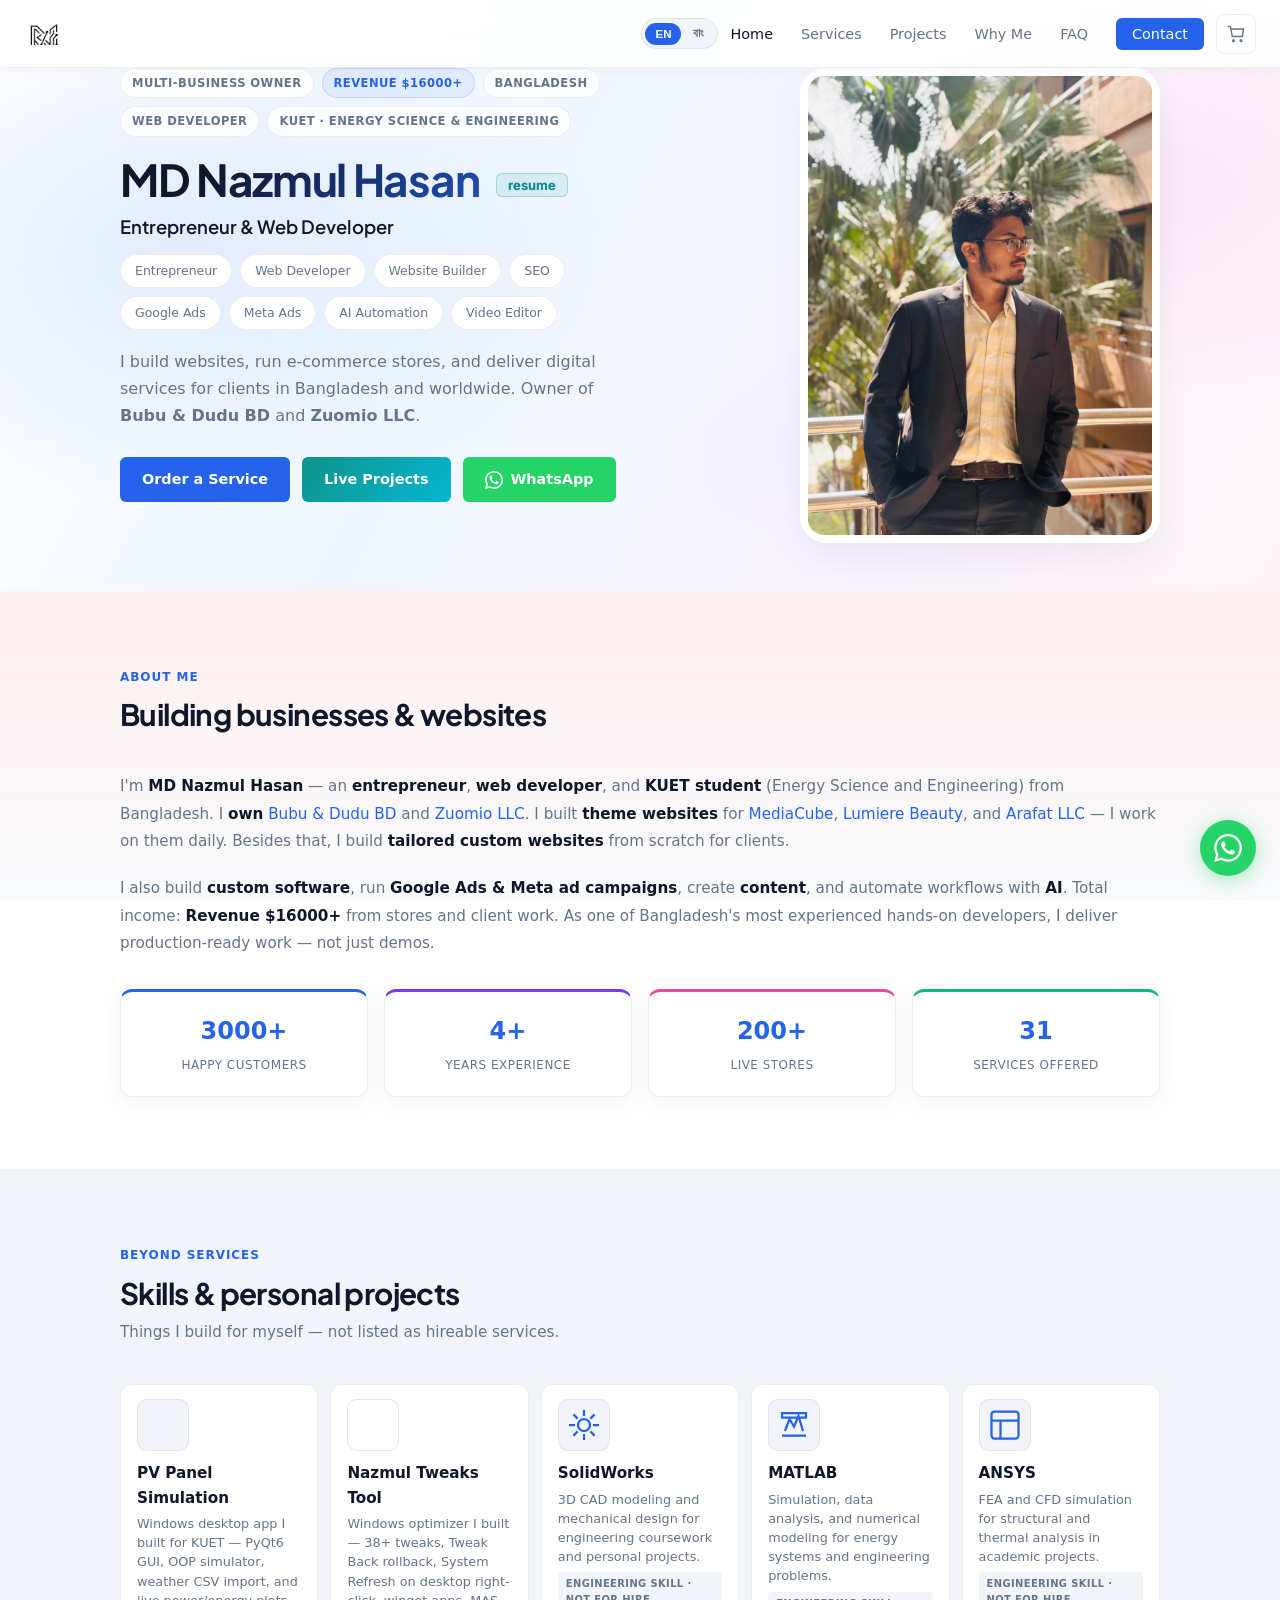
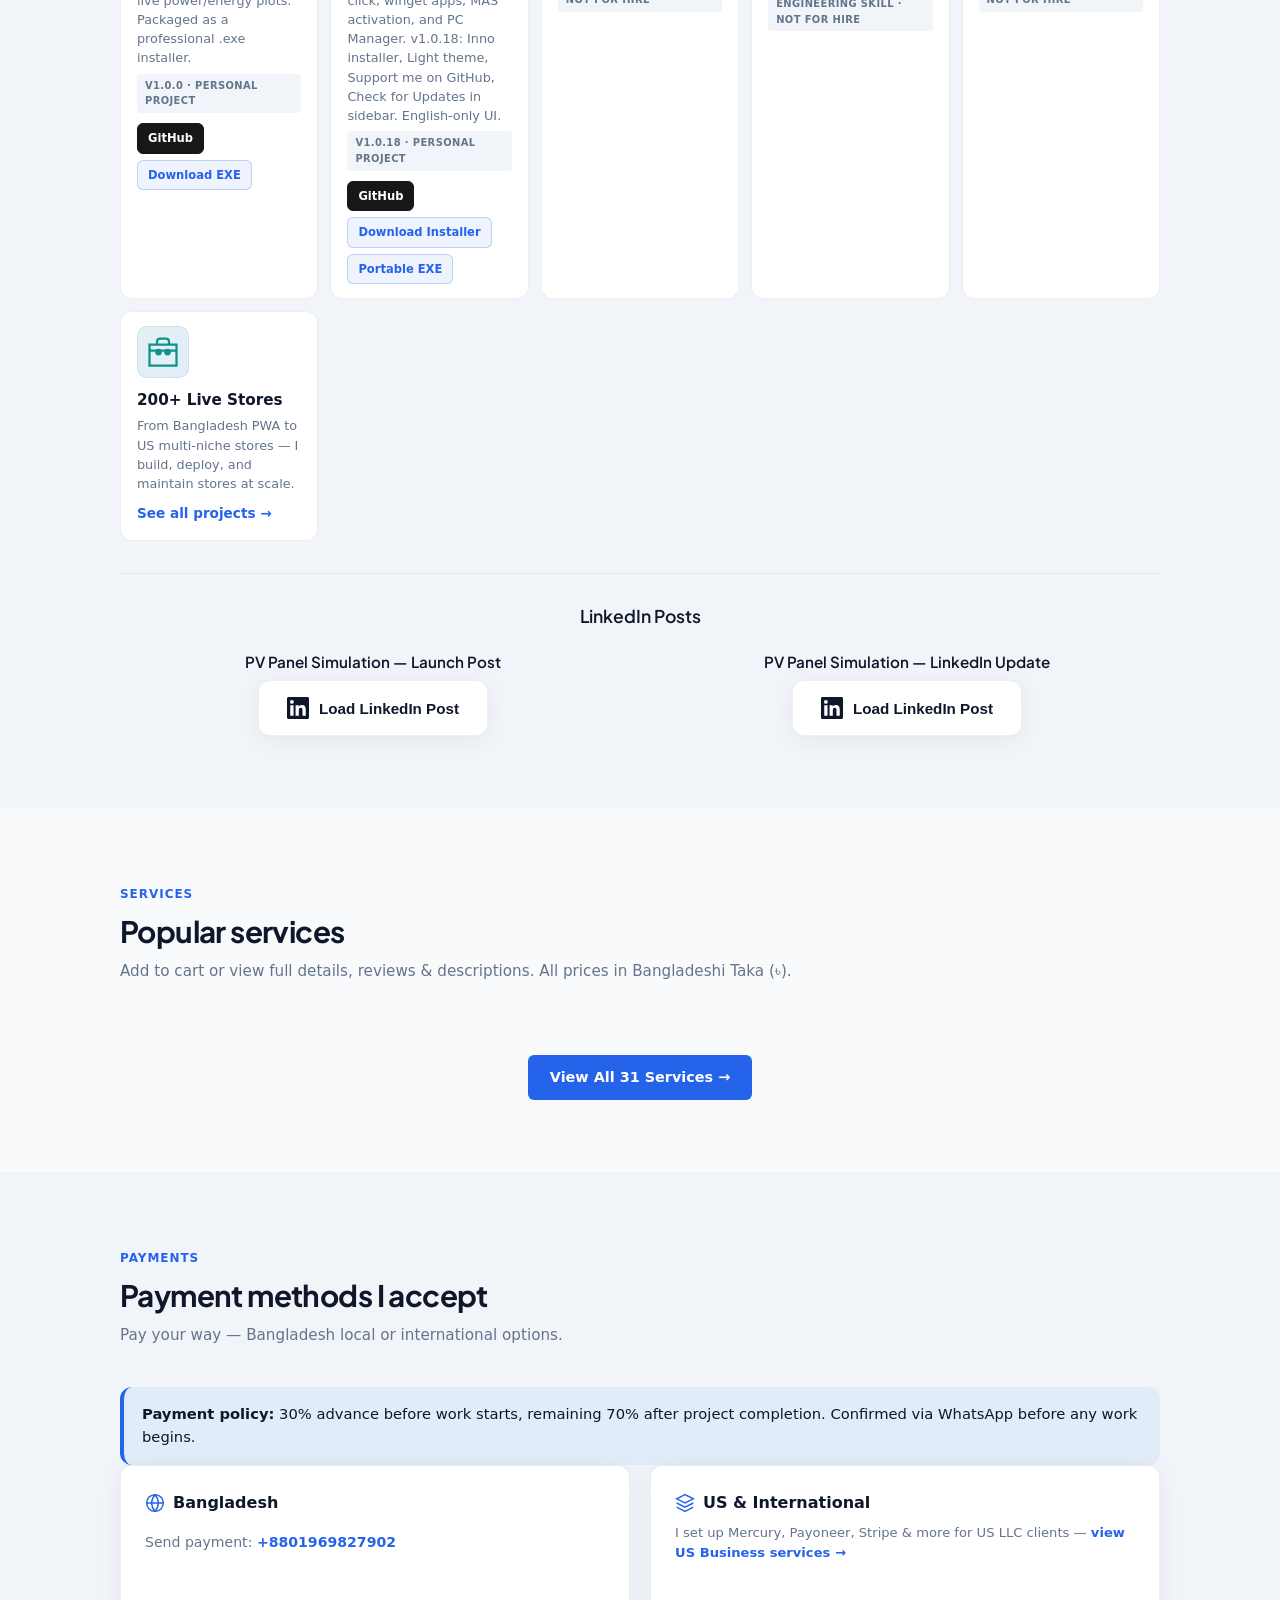
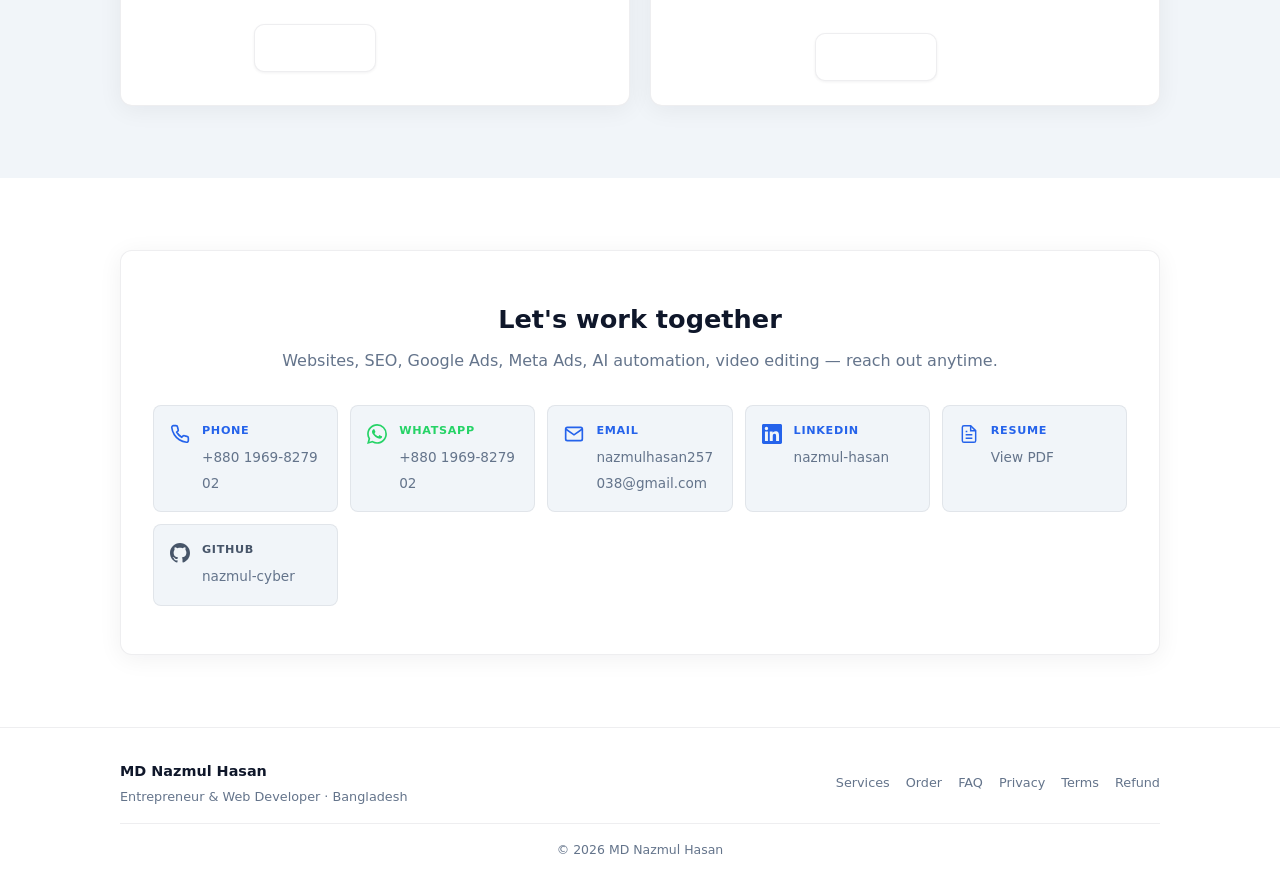
==== commit 81fd1506: "Add second LinkedIn embed post alongside existing launch post" ====
--- a/index.html
+++ b/index.html
@@ -197,8 +197,17 @@
         </div>
 
         <div class="linkedin-embed-section reveal">
-          <h3 class="linkedin-embed-title">PV Panel Simulation — LinkedIn Post</h3>
-          <div class="linkedin-embed-wrap" data-linkedin-src="https://www.linkedin.com/embed/feed/update/urn:li:share:7474805610421747712"></div>
+          <h3 class="linkedin-embed-title">LinkedIn Posts</h3>
+          <div class="linkedin-embed-grid">
+            <div class="linkedin-embed-item">
+              <h4 class="linkedin-embed-subtitle">PV Panel Simulation — Launch Post</h4>
+              <div class="linkedin-embed-wrap" data-linkedin-src="https://www.linkedin.com/embed/feed/update/urn:li:share:7474805610421747712" data-linkedin-height="700"></div>
+            </div>
+            <div class="linkedin-embed-item">
+              <h4 class="linkedin-embed-subtitle">PV Panel Simulation — LinkedIn Update</h4>
+              <div class="linkedin-embed-wrap" data-linkedin-src="https://www.linkedin.com/embed/feed/update/urn:li:ugcPost:7475253280743260160" data-linkedin-height="1391"></div>
+            </div>
+          </div>
         </div>
       </div>
     </section>
--- a/styles.min.css
+++ b/styles.min.css
@@ -1 +1 @@
-*,*::before,*::after{box-sizing:border-box;margin:0;padding:0;}:root{--bg:#f8fafc;--bg-card:#ffffff;--bg-soft:#f1f5f9;--text:#0f172a;--text-muted:#64748b;--accent:#2563eb;--accent-2:#7c3aed;--accent-3:#ec4899;--accent-glow:rgba(37,99,235,0.12);--accent-soft:rgba(37,99,235,0.08);--border:rgba(15,23,42,0.07);--shadow:0 4px 24px rgba(15,23,42,0.06);--shadow-lg:0 12px 40px rgba(15,23,42,0.1);--whatsapp:#25d366;--font:'Inter',system-ui,-apple-system,sans-serif;--font-display:'Plus Jakarta Sans',var(--font);--nav-h:68px;--radius:12px;}img,iframe,video{content-visibility:auto;}body{background:linear-gradient(180deg,#f0f9ff 0%,#faf5ff 35%,#fff1f2 70%,#f8fafc 100%);background-attachment:fixed;}html{scroll-behavior:auto;scroll-padding-top:var(--nav-h);}html:focus-within{scroll-behavior:smooth;}body{font-family:system-ui,-apple-system,'Segoe UI',Roboto,'Helvetica Neue',Arial,var(--font),sans-serif;color:var(--text);line-height:1.6;font-size:16px;-webkit-font-smoothing:antialiased;overflow-x:hidden;}.container{max-width:1080px;margin:0 auto;padding:0 20px;}.nav{position:fixed;top:0;left:0;right:0;height:var(--nav-h);display:flex;align-items:center;gap:12px;padding:0 24px;background:rgba(255,255,255,0.92);backdrop-filter:blur(12px);border-bottom:1px solid var(--border);box-shadow:0 1px 12px rgba(15,23,42,0.04);z-index:100;}.nav-logo{font-weight:600;font-size:0.95rem;color:var(--text);text-decoration:none;display:flex;align-items:center;gap:10px;flex:1;min-width:0;}.nav-logo-mark{height:40px;width:40px;max-width:40px;flex-shrink:0;object-fit:contain;display:block;}.nav-logo-text{display:flex;flex-direction:column;min-width:0;}.nav-logo-name{font-family:var(--font-display);font-size:0.88rem;font-weight:600;white-space:nowrap;overflow:hidden;text-overflow:ellipsis;}.nav-logo-sub{font-size:0.65rem;color:var(--text-muted);letter-spacing:0.02em;}.lang-toggle{display:flex;align-items:center;gap:2px;margin-left:12px;flex-shrink:0;background:var(--bg-soft);border:1px solid var(--border);border-radius:999px;padding:3px;}.lang-toggle-btn{border:none;background:transparent;font-size:0.72rem;font-weight:600;padding:5px 10px;border-radius:999px;cursor:pointer;color:var(--text-muted);transition:background 0.2s,color 0.2s;}.lang-toggle-btn.active{background:var(--accent);color:#fff;}.lang-bn body,.lang-bn .hero__bio,.lang-bn .about-grid p,.lang-bn .section-desc{font-family:'Inter','Noto Sans Bengali',system-ui,sans-serif;}.hero__badge--expert{background:linear-gradient(135deg,#1e40af,#3b82f6);color:#fff;border:none;}.payment-policy-note{margin-top:20px;padding:16px 18px;background:rgba(37,99,235,0.07);border-radius:var(--radius);border-left:4px solid var(--accent);font-size:0.92rem;line-height:1.55;color:var(--text);}.nav-cart{position:relative;display:flex;align-items:center;justify-content:center;width:40px;height:40px;color:var(--text-muted);text-decoration:none;border:1px solid var(--border);border-radius:8px;flex-shrink:0;transition:border-color 0.2s,color 0.2s;}@media (min-width:641px){.nav-cart{order:3;}.nav-links{order:2;}.nav-toggle{order:4;}}.nav-cart:hover{border-color:var(--accent);color:var(--accent);}.nav-cart svg{width:20px;height:20px;}.nav-cart-badge{position:absolute;top:-6px;right:-6px;min-width:18px;height:18px;background:var(--accent);color:#fff;font-size:0.65rem;font-weight:700;border-radius:9px;display:flex;align-items:center;justify-content:center;padding:0 4px;}.nav-links a.active{color:var(--text);}.nav-links{display:flex;align-items:center;gap:28px;list-style:none;margin-left:auto;}.nav-links a{color:var(--text-muted);text-decoration:none;font-size:0.9rem;font-weight:500;transition:color 0.2s;}.nav-links a:hover{color:var(--text);}.nav-cta{background:var(--accent) !important;color:#fff !important;padding:8px 16px;border-radius:6px;}.nav-toggle{display:none;flex-direction:column;gap:5px;background:none;border:none;cursor:pointer;}.nav-toggle span{width:22px;height:2px;background:var(--text);}.hero{position:relative;overflow:visible;padding:var(--nav-h) 0 48px;background:linear-gradient(118deg,#ffffff 0%,#f0f7ff 38%,#faf5ff 72%,#fff5f8 100%);}.hero__backdrop{position:absolute;inset:0;z-index:0;pointer-events:none;background:radial-gradient(ellipse 52% 68% at 14% 42%,rgba(37,99,235,0.1) 0%,transparent 64%),radial-gradient(ellipse 48% 60% at 90% 32%,rgba(236,72,153,0.08) 0%,transparent 58%),radial-gradient(ellipse 36% 42% at 72% 78%,rgba(124,58,237,0.05) 0%,transparent 55%);}.hero__layout{position:relative;z-index:1;display:grid;grid-template-columns:minmax(0,1.1fr) minmax(0,0.9fr);gap:40px;align-items:start;}.hero__copy{position:relative;z-index:2;padding:0;}.hero__badges{display:flex;flex-wrap:wrap;gap:8px;margin-bottom:18px;}.hero__badge{font-size:0.72rem;font-weight:600;letter-spacing:0.04em;text-transform:uppercase;color:var(--text-muted);background:rgba(255,255,255,0.82);border:1px solid var(--border);padding:5px 11px;border-radius:20px;backdrop-filter:blur(6px);}.hero__badge--accent{color:var(--accent);background:var(--accent-soft);border-color:rgba(91,130,255,0.22);}.hero__title{font-family:var(--font-display);font-size:clamp(2.1rem,4.2vw,2.75rem);font-weight:700;line-height:1.12;margin-bottom:10px;letter-spacing:-0.03em;background:linear-gradient(135deg,#0f172a 18%,#2563eb 88%);-webkit-background-clip:text;-webkit-text-fill-color:transparent;background-clip:text;}.hero__resume{display:inline-block;font-family:var(--font);font-size:0.82rem;font-weight:600;letter-spacing:0;vertical-align:middle;margin-left:10px;padding:4px 11px;border-radius:6px;text-decoration:none;color:#0d9488 !important;-webkit-text-fill-color:#0d9488;background:rgba(13,148,136,0.1);border:1px solid rgba(13,148,136,0.25);transition:background 0.2s,border-color 0.2s,color 0.2s;}.hero__resume:hover{background:rgba(13,148,136,0.16);border-color:rgba(13,148,136,0.45);color:#0f766e !important;-webkit-text-fill-color:#0f766e;}.hero__tagline{font-family:var(--font-display);font-size:1.15rem;font-weight:600;color:var(--text);margin-bottom:14px;line-height:1.4;}.skill-pills{display:flex;flex-wrap:wrap;gap:8px;margin-bottom:18px;}.pill{font-size:0.78rem;font-weight:500;color:var(--text-muted);background:var(--bg-card);border:1px solid var(--border);padding:6px 14px;border-radius:20px;transition:border-color 0.2s,color 0.2s;}.pill:hover{border-color:rgba(91,130,255,0.35);color:var(--text);}.hero__bio{font-size:1rem;color:var(--text-muted);max-width:500px;margin-bottom:28px;line-height:1.7;}.hero__actions{display:flex;gap:12px;flex-wrap:wrap;}.btn{display:inline-flex;align-items:center;padding:11px 22px;border-radius:6px;font-weight:600;font-size:0.9rem;text-decoration:none;transition:all 0.2s;}.btn-primary{background:var(--accent);color:#fff;}.btn-primary:hover{background:#3d6ae8;transform:translateY(-1px);}.btn-outline{border:1px solid var(--border);color:var(--text);}.btn-outline:hover{border-color:var(--accent);color:var(--accent);}.btn-whatsapp{background:var(--whatsapp);color:#fff;gap:8px;}.btn-whatsapp svg{width:18px;height:18px;}.btn-whatsapp:hover{background:#1ebe57;transform:translateY(-1px);}.btn-projects{background:linear-gradient(135deg,#0d9488 0%,#06b6d4 100%);color:#fff;border:none;}.btn-projects:hover{background:linear-gradient(135deg,#0f766e 0%,#0891b2 100%);transform:translateY(-1px);}.btn-sm{padding:8px 14px;font-size:0.8rem;}.btn-block{width:100%;justify-content:center;}.btn-about{background:#fff;color:#6d28d9;border:1.5px solid #c4b5fd;}.btn-about:hover{background:#f5f3ff;border-color:#8b5cf6;color:#5b21b6;}.btn-cart{background:linear-gradient(135deg,#059669 0%,#10b981 100%);color:#fff;border:none;box-shadow:0 2px 8px rgba(16,185,129,0.25);}.btn-cart:hover,.btn-cart.added{background:linear-gradient(135deg,#047857 0%,#059669 100%);color:#fff;transform:translateY(-1px);}.btn-ghost{background:transparent;color:var(--text-muted);border:none;}.btn-ghost:hover{color:var(--text);}.text-link{color:var(--accent);text-decoration:none;font-weight:500;}.text-link:hover{text-decoration:underline;}.hero__media{display:flex;justify-content:flex-end;align-items:flex-start;position:relative;z-index:1;}.hero__card{position:relative;width:100%;max-width:340px;margin-left:auto;padding:6px;border-radius:24px;background:#ffffff;border:none;box-shadow:0 16px 36px rgba(15,23,42,0.06);}.hero__frame{width:100%;aspect-ratio:3 / 4;border-radius:14px;overflow:hidden;display:flex;align-items:center;justify-content:center;background:#f8fafc;}.hero__img{display:block;width:100%;height:100%;object-fit:contain;object-position:center center;content-visibility:visible;}.hire-card,.hire-card-thumb,.hire-card-thumb img{content-visibility:visible;}.skill-app-logo,.project-app-logo{object-fit:contain !important;background:#fff;padding:4px;}@media (min-width:769px){.hero__bio{max-width:520px;}.hero__card{max-width:360px;padding:8px;border-radius:26px;}.hero__frame{border-radius:16px;}}.section{padding:72px 0;overflow:visible;}.section.about{overflow:visible;}.section-head{margin-bottom:40px;}.tag{display:inline-block;font-size:0.75rem;font-weight:600;letter-spacing:0.08em;text-transform:uppercase;color:var(--accent);margin-bottom:8px;}.section-head h2{font-family:var(--font-display);font-size:1.85rem;font-weight:700;line-height:1.3;letter-spacing:-0.02em;}.section-desc{color:var(--text-muted);margin-top:8px;font-size:0.95rem;}.about-grid{display:flex;flex-direction:column;gap:20px;margin-bottom:32px;overflow:visible;}.about-grid p{color:var(--text-muted);font-size:0.95rem;line-height:1.8;overflow:visible;max-width:100%;}.lang-bn .about-grid p{line-height:1.9;word-break:normal;overflow-wrap:anywhere;}.about-grid strong{color:var(--text);}.stats{display:grid;grid-template-columns:repeat(4,1fr);gap:16px;}.stat-card{background:var(--bg-card);border:1px solid var(--border);border-radius:var(--radius);padding:20px;text-align:center;box-shadow:var(--shadow);transition:border-color 0.2s,transform 0.2s,box-shadow 0.2s;}.stat-card:nth-child(1){border-top:3px solid #2563eb;}.stat-card:nth-child(2){border-top:3px solid #7c3aed;}.stat-card:nth-child(3){border-top:3px solid #ec4899;}.stat-card:nth-child(4){border-top:3px solid #10b981;}.stat-card:hover{border-color:rgba(91,130,255,0.25);transform:translateY(-2px);}.stat-num{display:block;font-size:1.5rem;font-weight:700;color:var(--accent);}.stat-label{font-size:0.75rem;color:var(--text-muted);text-transform:uppercase;letter-spacing:0.04em;}.services{background:var(--bg-soft);}.services-grid{display:grid;grid-template-columns:repeat(2,1fr);gap:20px;}.services-grid--3{grid-template-columns:repeat(3,1fr);}.service-card{background:var(--bg-card);border:1px solid var(--border);border-radius:var(--radius);padding:28px;transition:border-color 0.2s,transform 0.2s;}.service-card:hover{border-color:rgba(79,124,255,0.35);transform:translateY(-2px);}.service-icon{width:44px;height:44px;display:flex;align-items:center;justify-content:center;background:var(--accent-soft);border-radius:10px;margin-bottom:14px;color:var(--accent);}.service-icon svg{width:22px;height:22px;}.service-card h3{font-size:1.1rem;font-weight:600;margin-bottom:8px;}.service-card>p{color:var(--text-muted);font-size:0.9rem;margin-bottom:16px;}.service-card ul{list-style:none;display:flex;flex-direction:column;gap:8px;}.service-card li{font-size:0.85rem;color:var(--text-muted);padding-left:16px;position:relative;}.service-card li::before{content:'';position:absolute;left:0;top:8px;width:5px;height:5px;border-radius:50%;background:var(--accent);}.hire{background:var(--bg);}.hire-grid{display:grid;grid-template-columns:repeat(3,1fr);gap:20px;}.service-sections{display:flex;flex-direction:column;gap:48px;}.service-section{padding-bottom:8px;}.service-section-head{display:flex;flex-wrap:wrap;align-items:baseline;gap:10px 14px;margin-bottom:18px;padding-bottom:12px;border-bottom:1px solid var(--border);}.service-section-tag{display:inline-block;font-size:0.68rem;font-weight:700;letter-spacing:0.08em;text-transform:uppercase;color:var(--accent);background:var(--accent-soft);padding:4px 10px;border-radius:20px;}.service-section-head h2{font-size:1.3rem;font-weight:700;margin:0;flex:1;min-width:160px;}.service-section-count{font-size:0.78rem;color:var(--text-muted);font-weight:500;}.service-repos{margin-top:40px;padding:24px 28px;background:var(--bg-card);border:1px solid var(--border);border-radius:var(--radius);box-shadow:var(--shadow);}.service-repos h2{display:flex;align-items:center;gap:10px;font-size:1.05rem;font-weight:700;margin-bottom:14px;padding-bottom:12px;border-bottom:1px solid var(--border);}.service-repos-icon{width:18px;height:18px;color:var(--text-muted);flex-shrink:0;}.service-repos-list{list-style:disc;padding-left:1.35rem;display:flex;flex-direction:column;gap:8px;}.service-repos-list a{color:var(--accent);text-decoration:none;font-size:0.92rem;font-weight:500;}.service-repos-list a:hover{text-decoration:underline;}.service-repos-desc{font-size:0.88rem;color:var(--text-muted);margin-bottom:14px;}.service-repos-list li{display:flex;flex-wrap:wrap;align-items:baseline;gap:8px;}.service-repos-repo{font-size:0.78rem;color:var(--text-muted);font-family:ui-monospace,'Cascadia Code',monospace;}.hire-card-github,.service-github-meta{font-size:0.75rem;color:var(--text-muted);margin-bottom:8px;}.service-github-link{color:var(--accent);text-decoration:none;font-weight:600;font-family:ui-monospace,'Cascadia Code',monospace;}.service-github-link:hover{text-decoration:underline;}.hire-grid--page{display:grid;grid-template-columns:repeat(3,1fr);gap:20px;}.services-page-section{background:var(--bg);}.hire-card{background:var(--bg-card);border:1px solid var(--border);border-radius:var(--radius);padding:0;display:flex;flex-direction:column;overflow:hidden;box-shadow:var(--shadow);transition:border-color 0.2s,transform 0.2s,box-shadow 0.2s;}.hire-card .hire-card-footer{padding:16px 20px 20px;margin-top:auto;}.hire-card--link{text-decoration:none;color:inherit;cursor:pointer;}.hire-card:hover,.hire-card--link:hover{border-color:rgba(37,99,235,0.35);transform:translateY(-3px);box-shadow:var(--shadow-lg);}.hire-card-icon{display:flex;align-items:center;justify-content:center;height:120px;background:linear-gradient(135deg,var(--bg-soft) 0%,rgba(79,124,255,0.08) 100%);border-bottom:1px solid var(--border);color:var(--accent);}.hire-card-icon svg{width:48px;height:48px;}.hire-card h3{font-size:1.05rem;font-weight:600;padding:18px 20px 0;margin-bottom:8px;}.hire-card-provider{font-size:0.8rem;color:var(--accent);padding:0 20px 6px;}.hire-card-desc{font-size:0.88rem;color:var(--text-muted);line-height:1.55;padding:0 20px 8px;flex:0 1 auto;display:-webkit-box;-webkit-line-clamp:3;-webkit-box-orient:vertical;overflow:hidden;}.service-provider{font-size:0.95rem;color:var(--accent);margin-bottom:10px;}.hire-card-footer{display:flex;flex-direction:column;gap:12px;padding:18px 20px 20px;margin-top:auto;}.hire-price{font-size:0.85rem;color:var(--text-muted);}.hire-price strong{font-size:1.35rem;font-weight:700;color:var(--text);}.btn-hire{display:inline-flex;align-items:center;justify-content:center;gap:8px;width:100%;padding:11px 16px;background:#25d366;color:#fff;font-size:0.88rem;font-weight:600;text-decoration:none;border-radius:6px;transition:background 0.2s,transform 0.2s;}.btn-hire svg{width:18px;height:18px;flex-shrink:0;}.btn-hire:hover{background:#1ebe57;transform:translateY(-1px);}.ventures-grid{display:grid;grid-template-columns:repeat(3,1fr);gap:20px;}.venture-card{background:var(--bg-card);border:1px solid var(--border);border-radius:var(--radius);padding:24px;}.venture-card h3{font-size:1.05rem;font-weight:600;margin-bottom:6px;}.venture-tag{display:inline-block;font-size:0.7rem;font-weight:600;color:var(--accent);background:var(--accent-soft);padding:3px 8px;border-radius:4px;margin-bottom:12px;}.venture-card p{font-size:0.88rem;color:var(--text-muted);line-height:1.65;}.venture-card a{color:var(--accent);text-decoration:none;}.venture-card a:hover{text-decoration:underline;}.projects-grid{display:grid;grid-template-columns:repeat(2,1fr);gap:20px;}.project-card{background:var(--bg-card);border:1px solid var(--border);border-radius:var(--radius);padding:24px;text-decoration:none;color:inherit;box-shadow:var(--shadow);transition:border-color 0.2s,transform 0.2s,box-shadow 0.2s;display:block;}.project-card:hover{border-color:rgba(37,99,235,0.35);transform:translateY(-2px);box-shadow:var(--shadow-lg);}.project-owner{display:inline-block;font-size:0.72rem;font-weight:700;text-transform:uppercase;letter-spacing:0.06em;color:#0d9488;background:rgba(13,148,136,0.1);padding:4px 10px;border-radius:20px;margin-bottom:8px;}.project-card-icon{width:44px;height:44px;border-radius:10px;background:var(--accent-soft);color:var(--accent);display:flex;align-items:center;justify-content:center;margin-bottom:12px;}.project-card-icon svg{width:22px;height:22px;}.project-top{display:inline-block;font-size:0.68rem;font-weight:700;text-transform:uppercase;letter-spacing:0.06em;padding:4px 8px;border-radius:4px;margin-bottom:12px;}.project-top--us{background:#1e3a5f;color:#fff;}.project-top--teal{background:linear-gradient(135deg,#0d9488,#06b6d4);color:#fff;}.project-top--pink{background:#f472b6;color:#fff;}.project-top--gold{background:#c9a962;color:#1a1200;}.project-top--rose{background:linear-gradient(135deg,#e11d48,#f43f5e);color:#fff;}.project-top--store{background:#e91e63;color:#fff;}.project-top--theme{background:#4f46e5;color:#fff;margin-right:6px;}.project-top--premium{background:linear-gradient(135deg,#b45309,#f59e0b);color:#1a1200;margin-right:6px;}.project-badge-premium{display:inline-flex;align-items:center;gap:4px;font-size:0.72rem;font-weight:700;letter-spacing:0.04em;text-transform:uppercase;padding:6px 12px;border-radius:6px;margin-bottom:10px;background:linear-gradient(135deg,#b45309 0%,#f59e0b 50%,#d97706 100%);color:#1a1200;box-shadow:0 2px 8px rgba(180,83,9,0.25);}.project-card--static{cursor:default;}.project-card--static:hover{transform:none;}.project-visit-btn{margin-top:12px;width:100%;justify-content:center;}.project-categories{display:grid;grid-template-columns:repeat(4,1fr);gap:8px;margin:14px 0 4px;}.project-category{border-radius:8px;overflow:hidden;border:1px solid var(--border);background:var(--bg-soft);}.project-category img{width:100%;aspect-ratio:16 / 10;object-fit:cover;display:block;}.project-category span{display:block;font-size:0.62rem;font-weight:600;padding:4px 6px;text-align:center;color:var(--text-muted);line-height:1.2;}.zuomio-detail{margin-top:28px;padding:28px;background:var(--bg-card);border:1px solid var(--border);border-radius:var(--radius);box-shadow:var(--shadow);}.zuomio-detail h2{font-size:1.35rem;margin-bottom:8px;}.zuomio-detail-lead{color:var(--text-muted);margin-bottom:18px;line-height:1.65;}.zuomio-detail-grid{display:grid;grid-template-columns:repeat(4,1fr);gap:12px;margin-bottom:18px;}.zuomio-detail-grid .project-category span{font-size:0.72rem;}.zuomio-detail-actions{display:flex;flex-wrap:wrap;gap:10px;}.project-card h3{font-size:1.05rem;font-weight:600;margin-bottom:8px;}.project-card p{font-size:0.88rem;color:var(--text-muted);line-height:1.6;}.project-link{display:inline-block;margin-top:12px;font-size:0.85rem;font-weight:600;color:var(--accent);}.project-thumb-wrap{height:140px;overflow:hidden;border-radius:6px;margin-bottom:12px;}.project-thumb-wrap img{width:100%;height:100%;object-fit:cover;}.why-hire{background:var(--bg-soft);}.blog-card{display:grid;grid-template-columns:0.95fr 1.05fr;gap:0;background:var(--bg-card);border:1px solid var(--border);border-radius:16px;overflow:hidden;}.blog-image{position:relative;min-height:320px;}.blog-image img{width:100%;height:100%;object-fit:cover;display:block;}.blog-image-badge{position:absolute;bottom:16px;left:16px;font-size:0.72rem;font-weight:700;text-transform:uppercase;letter-spacing:0.06em;color:#fff;background:rgba(91,130,255,0.9);backdrop-filter:blur(8px);padding:6px 12px;border-radius:6px;}.blog-content{padding:36px 32px;display:flex;flex-direction:column;gap:14px;}.blog-meta{font-size:0.78rem;font-weight:500;color:var(--accent);text-transform:uppercase;letter-spacing:0.04em;}.blog-content h3{font-family:var(--font-display);font-size:1.35rem;font-weight:700;line-height:1.35;letter-spacing:-0.02em;}.blog-content>p{font-size:0.92rem;color:var(--text-muted);line-height:1.75;}.blog-content strong{color:var(--text);}.blog-highlights{list-style:none;display:flex;flex-direction:column;gap:12px;margin:4px 0 8px;}.blog-highlights li{padding:12px 14px;background:var(--bg-soft);border:1px solid var(--border);border-radius:8px;}.blog-highlights strong{display:block;font-size:0.88rem;margin-bottom:2px;}.blog-highlights span{font-size:0.82rem;color:var(--text-muted);line-height:1.5;}.blog-content .btn-primary{align-self:flex-start;margin-top:4px;}.faq{background:var(--bg);}.faq-list{display:flex;flex-direction:column;gap:10px;max-width:760px;}.faq-item{background:var(--bg-card);border:1px solid var(--border);border-radius:var(--radius);overflow:hidden;transition:border-color 0.2s;}.faq-item[open]{border-color:rgba(91,130,255,0.3);}.faq-item summary{padding:18px 22px;font-family:var(--font-display);font-size:0.95rem;font-weight:600;cursor:pointer;list-style:none;display:flex;align-items:center;justify-content:space-between;gap:12px;transition:color 0.2s;}.faq-item summary::-webkit-details-marker{display:none;}.faq-item summary::after{content:'+';font-size:1.2rem;font-weight:400;color:var(--accent);flex-shrink:0;transition:transform 0.2s;}.faq-item[open] summary::after{content:'−';}.faq-item summary:hover{color:var(--accent);}.faq-item p{padding:0 22px 18px;font-size:0.9rem;color:var(--text-muted);line-height:1.7;}.faq-item a{color:var(--accent);text-decoration:none;}.faq-item a:hover{text-decoration:underline;}.contact-box{background:var(--bg-card);border:1px solid var(--border);border-radius:12px;padding:48px 32px;text-align:center;box-shadow:var(--shadow);}.contact-box h2{font-size:1.6rem;font-weight:700;margin-bottom:8px;}.contact-box>p{color:var(--text-muted);margin-bottom:32px;}.contact-grid{display:grid;grid-template-columns:repeat(auto-fit,minmax(180px,1fr));gap:12px;text-align:left;}.contact-item{display:flex;align-items:flex-start;gap:12px;background:var(--bg-soft);border:1px solid var(--border);border-radius:8px;padding:16px;text-decoration:none;color:var(--text);transition:border-color 0.2s;}.contact-item:hover{border-color:var(--accent);}.contact-item--whatsapp:hover{border-color:var(--whatsapp);}.contact-item--whatsapp .contact-label{color:var(--whatsapp);}.contact-item--whatsapp .contact-icon{color:var(--whatsapp);}.contact-item--github:hover{border-color:#475569;}.contact-item--github .contact-label{color:#475569;}.contact-item--github .contact-icon{color:#475569;}.contact-item--resume:hover{border-color:#3b82f6;}.contact-item--resume .contact-label{color:#2563eb;}.contact-item--resume .contact-icon{color:#2563eb;}.contact-icon{width:20px;height:20px;flex-shrink:0;color:var(--accent);margin-top:2px;}.contact-label{display:block;font-size:0.7rem;font-weight:600;text-transform:uppercase;letter-spacing:0.06em;color:var(--accent);margin-bottom:4px;}.contact-item span:last-child{font-size:0.85rem;color:var(--text-muted);word-break:break-all;}.ventures-grid{grid-template-columns:repeat(auto-fit,minmax(200px,1fr));}.page-hero{padding:calc(var(--nav-h)+40px) 0 32px;background:linear-gradient(180deg,#ffffff 0%,var(--bg) 100%);}.page-hero--compact{padding-bottom:20px;}.page-hero h1{font-family:var(--font-display);font-size:2rem;font-weight:700;margin:8px 0;}.page-hero p{color:var(--text-muted);font-size:0.95rem;}.page-pad{padding:calc(var(--nav-h)+40px) 0 60px;}.skills-showcase{background:var(--bg-soft);}.skills-grid{display:grid;grid-template-columns:repeat(5,minmax(0,1fr));gap:12px;}.skill-showcase-card{display:flex;flex-direction:column;gap:10px;background:var(--bg-card);border:1px solid var(--border);border-radius:var(--radius);padding:14px 16px;min-width:0;align-items:flex-start;}.skill-showcase-icon{width:52px;height:52px;flex-shrink:0;border-radius:10px;overflow:hidden;background:var(--bg-soft);border:1px solid var(--border);}.skill-showcase-icon img{width:100%;height:100%;object-fit:cover;}.skill-showcase-icon--svg{display:flex;align-items:center;justify-content:center;color:var(--accent);}.skill-showcase-icon--svg svg{width:36px;height:36px;}.linkedin-embed-section{margin-top:32px;padding-top:28px;border-top:1px solid var(--border);text-align:center;}.linkedin-embed-title{font-family:var(--font-display);font-size:1.1rem;font-weight:600;color:var(--text);margin-bottom:6px;}.linkedin-embed-desc{font-size:0.85rem;color:var(--text-muted);margin-bottom:16px;}.linkedin-embed-wrap{display:flex;justify-content:center;margin:0 auto;max-width:504px;}.linkedin-embed-wrap iframe{width:100%;max-width:504px;min-height:500px;border:1px solid var(--border);border-radius:12px;background:#fff;box-shadow:var(--shadow);}.linkedin-load-btn{display:inline-flex;align-items:center;gap:10px;padding:16px 28px;border:1px solid var(--border);border-radius:12px;background:var(--bg-card);color:var(--text);font-size:0.95rem;font-weight:600;cursor:pointer;box-shadow:var(--shadow);transition:border-color 0.2s,transform 0.2s;}.linkedin-load-btn:hover{border-color:rgba(37,99,235,0.35);transform:translateY(-1px);}.hire-card-thumb picture,.hire-card-thumb img{display:block;width:100%;height:100%;object-fit:cover;}.skill-showcase-card h3{font-size:0.95rem;font-weight:600;margin-bottom:4px;}.skill-showcase-card p{font-size:0.8rem;color:var(--text-muted);line-height:1.5;}.skill-showcase-card a:not(.skill-action-btn){color:var(--accent);text-decoration:none;}a.skill-action-btn--github,a.skill-action-btn--github:hover,a.skill-action-btn--github:visited,a.skill-action-btn--github:active,a.btn-github,a.btn-github:hover,a.btn-github:visited,a.btn-github:active{background:#181717 !important;color:#ffffff !important;border-color:#181717 !important;}a.skill-action-btn--github:hover,a.btn-github:hover{background:#333333 !important;border-color:#333333 !important;}.skill-showcase-card--link{text-decoration:none;color:inherit;transition:border-color 0.2s,box-shadow 0.2s,transform 0.2s;}.skill-showcase-card--link:hover{border-color:rgba(37,99,235,0.3);box-shadow:var(--shadow-lg);transform:translateY(-2px);}.skill-showcase-icon--stores{background:linear-gradient(135deg,rgba(13,148,136,0.12),rgba(37,99,235,0.12));color:#0d9488;}.skill-link{display:inline-block;margin-top:10px;font-size:0.85rem;font-weight:600;color:var(--accent);}.skill-actions{display:flex;flex-wrap:wrap;gap:6px;margin-top:10px;}.skill-action-btn{display:inline-flex;align-items:center;justify-content:center;padding:5px 10px;border-radius:6px;font-size:0.72rem;font-weight:600;text-decoration:none;border:1px solid var(--border);transition:background 0.2s,border-color 0.2s,color 0.2s;}.skill-action-btn--github{background:#181717;color:#fff;border-color:#181717;}.skill-action-btn--github:hover{background:#333;border-color:#333;color:#fff;}.skill-action-btn--download{background:rgba(37,99,235,0.08);color:var(--accent);border-color:rgba(37,99,235,0.25);}.skill-action-btn--download:hover{background:rgba(37,99,235,0.14);border-color:rgba(37,99,235,0.4);}.project-card-icon--solar{padding:4px;overflow:hidden;}.project-card-icon--solar img{width:100%;height:100%;object-fit:cover;border-radius:8px;}.project-card-icon img.project-app-logo{object-fit:contain;background:#fff;padding:4px;border-radius:8px;}.project-top--solar{background:linear-gradient(135deg,rgba(245,158,11,0.15),rgba(37,99,235,0.12));color:#b45309;}.project-card-actions{display:flex;flex-wrap:wrap;gap:8px;margin-top:auto;padding-top:12px;}.btn-outline{background:transparent;color:var(--text);border:1px solid var(--border);}.btn-outline:hover{border-color:var(--accent);color:var(--accent);}.btn-github{background:#181717;color:#fff;border:1px solid #181717;}.btn-github:hover{background:#333;border-color:#333;color:#fff;}.skill-badge{display:inline-block;margin-top:6px;font-size:0.62rem;font-weight:600;text-transform:uppercase;letter-spacing:0.04em;color:var(--text-muted);background:var(--bg-soft);padding:4px 8px;border-radius:4px;}.services-preview{background:var(--bg);}.section-cta{text-align:center;margin-top:32px;}.service-page{padding:calc(var(--nav-h)+24px) 0 60px;}.service-page--product .service-product-grid{display:grid;grid-template-columns:1.1fr 1fr;gap:40px;align-items:start;margin-bottom:40px;}.service-product-gallery{min-width:0;overflow:visible;}.service-product-gallery .service-hero-image{position:relative;width:100%;aspect-ratio:16 / 9;min-height:200px;border-radius:var(--radius);overflow:hidden;border:1px solid var(--border);box-shadow:var(--shadow-lg);isolation:isolate;contain:layout style paint;}.service-product-gallery .service-hero-image picture{display:block;position:absolute;inset:0;width:100%;height:100%;margin:0;}.service-product-gallery .service-hero-image img{width:100%;height:100%;object-fit:cover;object-position:center;display:block;content-visibility:visible;}.service-provider-card{display:flex;align-items:center;gap:14px;margin-top:16px;padding:14px 16px;background:var(--bg-card);border:1px solid var(--border);border-radius:var(--radius);}.service-provider-card .service-provider-photo-wrap{width:84px;height:84px;border-radius:50%;overflow:hidden;border:3px solid var(--accent);flex-shrink:0;background:var(--bg-card);box-shadow:0 4px 14px rgba(15,23,42,0.08);}.service-provider-photo{width:100%;height:100%;border-radius:50%;object-fit:cover;}.service-provider-info{min-width:0;}.service-provider-name-row{display:flex;align-items:center;gap:6px;margin-bottom:2px;}.service-provider-name-row strong{font-size:0.95rem;line-height:1.2;}.verified-badge-wrap{flex-shrink:0;display:inline-flex;align-items:center;justify-content:center;line-height:0;margin-top:1px;}.verified-badge{display:block;width:22px;height:22px;object-fit:contain;vertical-align:middle;}.service-provider-card span{display:block;font-size:0.78rem;color:var(--text-muted);}.service-provider-meta{font-size:0.72rem !important;color:var(--accent) !important;margin-top:2px;font-weight:600;}.service-payment-policy{font-size:0.82rem;color:var(--text-muted);margin:0 0 12px;padding:10px 12px;background:rgba(37,99,235,0.06);border-radius:var(--radius-sm);border-left:3px solid var(--accent);}.service-product-info h1{font-family:var(--font-display);font-size:clamp(1.5rem,3vw,2rem);margin-bottom:10px;}.service-stats-row{display:flex;flex-wrap:wrap;align-items:center;gap:8px;margin:16px 0 20px;}.product-pricing-block{margin:18px 0 22px;padding-bottom:20px;border-bottom:1px solid var(--border);}.product-rating-row{display:flex;align-items:center;justify-content:space-between;gap:12px;flex-wrap:wrap;margin-bottom:14px;}.product-rating-left{display:flex;align-items:center;gap:8px;flex-wrap:wrap;}.product-stars{position:relative;display:inline-block;font-size:1.05rem;line-height:1;letter-spacing:2px;}.product-stars-base{color:#e5e7eb;}.product-stars-fill{position:absolute;left:0;top:0;overflow:hidden;color:#facc15;white-space:nowrap;}.product-rating-text{font-size:0.92rem;color:var(--text-muted);}.product-rating-text strong{color:var(--text);font-weight:700;}.product-sold-count{font-size:0.92rem;font-weight:600;color:#16a34a;white-space:nowrap;}.product-price-row{display:flex;align-items:baseline;gap:10px;flex-wrap:wrap;}.product-price-old{font-size:1rem;color:#9ca3af;text-decoration:line-through;}.product-price-sale{font-size:2rem;font-weight:800;color:#ef4444;line-height:1;letter-spacing:-0.02em;}.product-discount-badge{display:inline-flex;align-items:center;padding:4px 10px;border-radius:999px;background:#22c55e;color:#fff;font-size:0.82rem;font-weight:700;line-height:1.2;}.service-buy-card--inline{position:static;margin-top:8px;}.service-details-grid{display:grid;grid-template-columns:1fr 260px;gap:32px;margin-bottom:40px;}.service-trust-panel{display:flex;flex-direction:column;gap:12px;}.trust-stat{background:var(--bg-card);border:1px solid var(--border);border-radius:var(--radius);padding:16px;text-align:center;}.trust-stat strong{display:block;font-size:1.25rem;color:var(--accent);margin-bottom:4px;}.trust-stat span{font-size:0.78rem;color:var(--text-muted);text-transform:uppercase;letter-spacing:0.04em;}.service-related{margin-top:40px;}.service-related h3{font-family:var(--font-display);font-size:1.25rem;margin-bottom:20px;}.hire-grid--compact{grid-template-columns:repeat(4,1fr);}.reviews-social{display:flex;flex-wrap:wrap;align-items:center;gap:8px;}.breadcrumb{font-size:0.85rem;color:var(--text-muted);margin-bottom:24px;}.breadcrumb a{color:var(--accent);text-decoration:none;}.service-layout{display:grid;grid-template-columns:1fr 320px;gap:40px;align-items:start;}.service-page-tag{display:inline-block;font-size:0.72rem;font-weight:600;text-transform:uppercase;letter-spacing:0.06em;color:var(--accent);background:var(--accent-soft);padding:4px 10px;border-radius:4px;margin-bottom:12px;}.service-main h1{font-family:var(--font-display);font-size:2rem;font-weight:700;margin-bottom:16px;}.service-lead{font-size:0.95rem;color:var(--text-muted);line-height:1.75;margin-bottom:24px;}.service-main h3{font-size:1.1rem;font-weight:600;margin-bottom:12px;}.service-includes{list-style:none;display:flex;flex-direction:column;gap:8px;margin-bottom:20px;}.service-includes li{font-size:0.9rem;color:var(--text-muted);padding-left:18px;position:relative;}.service-includes li::before{content:'✓';position:absolute;left:0;color:var(--accent);font-weight:700;}.service-delivery{font-size:0.9rem;color:var(--text-muted);}.service-buy-card{position:sticky;top:calc(var(--nav-h)+20px);background:var(--bg-card);border:1px solid var(--border);border-radius:var(--radius);padding:24px;display:flex;flex-direction:column;gap:12px;}.service-buy-price{font-size:0.9rem;color:var(--text-muted);}.service-buy-price strong{font-size:2rem;color:var(--text);}.service-buy-note{font-size:0.8rem;color:var(--text-muted);line-height:1.5;}.service-reviews{margin-top:48px;padding-top:40px;border-top:1px solid var(--border);}.reviews-header{margin-bottom:24px;}.reviews-header h3{font-family:var(--font-display);font-size:1.35rem;margin-bottom:6px;}.reviews-social{font-size:0.88rem;color:var(--accent);font-weight:500;}.reviews-grid{display:grid;grid-template-columns:repeat(2,1fr);gap:14px;}.reviews-social .review-stars{color:#fbbf24;margin-right:6px;}.review-card{background:var(--bg-card);border:1px solid var(--border);border-radius:var(--radius);padding:16px;}.review-top{display:flex;align-items:center;gap:10px;margin-bottom:10px;}.review-avatar{width:36px;height:36px;border-radius:50%;background:var(--accent-soft);color:var(--accent);font-weight:700;font-size:0.85rem;display:flex;align-items:center;justify-content:center;flex-shrink:0;}.review-top strong{display:block;font-size:0.85rem;}.review-loc{font-size:0.72rem;color:var(--text-muted);}.review-stars{margin-left:auto;color:#fbbf24;font-size:0.75rem;letter-spacing:1px;}.review-text{font-size:0.84rem;color:var(--text-muted);line-height:1.6;}.review-verified{display:inline-block;margin-top:8px;font-size:0.68rem;font-weight:600;color:#34d399;text-transform:uppercase;letter-spacing:0.04em;}.hire-card h3 a{color:inherit;text-decoration:none;}.hire-card h3 a:hover{color:var(--accent);}.hire-card-actions{display:flex;flex-direction:row;flex-wrap:wrap;gap:8px;}.hire-card-actions .btn{flex:1 1 calc(50% - 4px);min-width:0;justify-content:center;text-align:center;}.service-tag-pill{font-size:0.72rem;font-weight:700;text-transform:uppercase;letter-spacing:0.06em;color:var(--accent);}.hire-card-link{display:block;text-decoration:none;color:inherit;flex:1;touch-action:manipulation;-webkit-user-drag:none;}.hire-card-thumb{position:relative;aspect-ratio:16 / 9;overflow:hidden;background:var(--bg-soft);}.hire-card-thumb img{width:100%;height:100%;object-fit:cover;transition:transform 0.3s;}.hire-card:hover .hire-card-thumb img{transform:scale(1.04);}.hire-card-thumb .service-tag-pill{position:absolute;top:10px;left:10px;background:rgba(255,255,255,0.95);padding:4px 10px;border-radius:4px;box-shadow:var(--shadow);z-index:2;}.svc-badge{position:absolute;top:10px;right:10px;z-index:2;font-size:0.68rem;font-weight:800;text-transform:uppercase;letter-spacing:0.05em;padding:5px 10px;border-radius:5px;color:#fff;}.svc-badge--popular{background:#ef4444;}.svc-badge--deal{background:#10b981;}.meta-pill{display:inline-flex;align-items:center;padding:3px 10px;border-radius:999px;font-size:0.78rem;font-weight:600;background:var(--bg-soft);color:var(--text-muted);border:1px solid var(--border);}.meta-pill--sold{background:#ecfdf5;color:#047857;border-color:#a7f3d0;}.meta-pill--clients{background:#eff6ff;color:#1d4ed8;border-color:#bfdbfe;}.hire-card-meta{display:flex;flex-wrap:wrap;align-items:center;gap:6px;padding:0 20px 4px;}.hire-card h3{padding:16px 20px 0;}.hire-card-desc{padding:0 20px;}.hire-card-icon{height:80px;}.service-gig-line{font-size:1.05rem;font-weight:500;color:var(--text-muted);margin-bottom:12px;line-height:1.55;overflow-wrap:anywhere;}.lang-bn .service-product-info .service-gig-line,.lang-bn .service-payment-policy,.lang-bn .service-buy-note{line-height:1.65;}.service-rating-row{display:flex;align-items:center;gap:10px;font-size:0.9rem;color:var(--text-muted);margin-bottom:20px;}.service-gig-block{background:var(--bg-soft);border:1px solid var(--border);border-radius:var(--radius);padding:20px;margin-bottom:24px;}.service-gig-block--about{background:linear-gradient(135deg,rgba(37,99,235,0.04) 0%,rgba(255,255,255,0.95) 55%);border:1px solid rgba(37,99,235,0.12);border-left:4px solid var(--accent);box-shadow:0 6px 20px rgba(37,99,235,0.06);}.service-about-heading{display:flex;align-items:center;gap:8px;font-size:1.02rem;margin-bottom:12px;color:var(--text);}.service-about-heading::before{content:'';width:8px;height:8px;border-radius:50%;background:var(--accent);flex-shrink:0;}.lang-bn .service-gig-block--about .service-lead,.lang-bn .service-gig-block--about .service-lead--preview{font-size:0.92rem;line-height:1.75;letter-spacing:0.01em;}.service-gig-block h3{font-size:1rem;margin-bottom:10px;}.service-main--compact .service-gig-block{padding:16px;margin-bottom:16px;}.service-lead--preview{margin-bottom:0;font-size:0.88rem;line-height:1.65;display:-webkit-box;-webkit-line-clamp:3;-webkit-box-orient:vertical;overflow:hidden;}.service-about-collapsible.is-expanded .service-lead--preview{-webkit-line-clamp:unset;display:block;}.service-lead-extra .service-lead{font-size:0.86rem;margin-bottom:0;margin-top:10px;}.service-see-more{margin-top:12px;padding:6px 14px;border:1px solid rgba(37,99,235,0.2);border-radius:999px;background:rgba(37,99,235,0.06);color:var(--accent);font-size:0.82rem;font-weight:600;cursor:pointer;transition:background 0.2s,border-color 0.2s;}.service-see-more:hover{background:rgba(37,99,235,0.12);border-color:rgba(37,99,235,0.35);}.service-see-more.is-open{background:rgba(37,99,235,0.1);}.service-includes--compact{font-size:0.86rem;gap:6px;}.service-includes--compact li{padding:8px 12px;}.service-delivery--compact{font-size:0.84rem;margin-top:12px;}.service-buy-thumb{width:100%;height:120px;object-fit:cover;border-radius:8px;margin-bottom:12px;}.review-nav{display:flex;gap:8px;}.review-nav-btn{width:36px;height:36px;border:1px solid var(--border);background:var(--bg-card);border-radius:50%;font-size:1.2rem;color:var(--accent);cursor:pointer;transition:background 0.2s;}.review-nav-btn:hover{background:var(--accent-soft);}.reviews-header{display:flex;justify-content:space-between;align-items:flex-start;gap:16px;margin-bottom:16px;}.review-carousel{overflow:hidden;border-radius:var(--radius);}.review-carousel-track{display:flex;transition:transform 0.5s ease;}.review-card--slide{width:100%;flex-shrink:0;}.review-dots{display:flex;justify-content:center;gap:6px;margin-top:14px;}.review-dot{width:8px;height:8px;border-radius:50%;border:none;background:var(--border);cursor:pointer;padding:0;transition:background 0.2s,width 0.2s;}.review-dot.active{background:var(--accent);width:24px;border-radius:4px;}.order-empty{text-align:center;padding:48px 20px;}.order-empty h2{margin-bottom:8px;}.order-empty p{color:var(--text-muted);margin-bottom:20px;}.order-layout{display:grid;grid-template-columns:1fr 340px;gap:32px;align-items:start;}.order-items h2{font-family:var(--font-display);font-size:1.35rem;margin-bottom:20px;}.order-item{display:grid;grid-template-columns:72px 1fr auto auto auto;gap:16px;align-items:center;padding:16px;background:var(--bg-card);border:1px solid var(--border);border-radius:var(--radius);margin-bottom:10px;}.order-item-thumb{width:72px;height:48px;object-fit:cover;border-radius:8px;border:1px solid var(--border);}.order-item-info strong{display:block;font-size:0.92rem;}.order-item-info span{font-size:0.8rem;color:var(--text-muted);}.order-item-qty{display:flex;align-items:center;gap:10px;}.qty-btn{width:28px;height:28px;border:1px solid var(--border);background:var(--bg-soft);color:var(--text);border-radius:6px;cursor:pointer;font-size:1rem;}.qty-btn:hover{border-color:var(--accent);}.order-item-total{font-weight:600;min-width:50px;text-align:right;}.order-remove{background:none;border:none;color:var(--text-muted);font-size:1.4rem;cursor:pointer;line-height:1;}.order-remove:hover{color:#f87171;}.order-summary{position:sticky;top:calc(var(--nav-h)+20px);background:var(--bg-card);border:1px solid var(--border);border-radius:var(--radius);padding:24px;}.order-summary h3{font-size:1.1rem;margin-bottom:16px;}.order-summary-row{display:flex;justify-content:space-between;font-size:0.9rem;color:var(--text-muted);margin-bottom:8px;}.order-summary-total{font-size:1rem;color:var(--text);padding-top:12px;border-top:1px solid var(--border);margin-bottom:16px;}.order-note{font-size:0.78rem;color:var(--text-muted);margin-bottom:16px;line-height:1.5;}.policy-page{padding:calc(var(--nav-h)+40px) 0 60px;}.policy-page h1{font-family:var(--font-display);font-size:2rem;margin-bottom:8px;}.policy-updated{font-size:0.85rem;color:var(--text-muted);margin-bottom:32px;}.policy-page h2{font-size:1.15rem;margin:24px 0 10px;}.policy-page p{font-size:0.92rem;color:var(--text-muted);line-height:1.75;max-width:720px;}.policy-page a{color:var(--accent);}.footer{padding:32px 0;border-top:1px solid var(--border);}.footer-grid{display:grid;grid-template-columns:1fr auto;gap:16px;align-items:center;}.footer-brand strong{display:block;font-size:0.9rem;margin-bottom:4px;}.footer-brand p{font-size:0.8rem;color:var(--text-muted);}.footer-links{display:flex;flex-wrap:wrap;gap:16px;}.footer-links a{font-size:0.8rem;color:var(--text-muted);text-decoration:none;}.footer-links a:hover{color:var(--accent);}.footer-copy{grid-column:1 / -1;font-size:0.78rem;color:var(--text-muted);text-align:center;padding-top:16px;border-top:1px solid var(--border);}.payment-section{background:var(--bg-soft);}.payment-grid{display:grid;grid-template-columns:1fr 1fr;gap:20px;}.payment-group{background:var(--bg-card);border:1px solid var(--border);border-radius:var(--radius);padding:24px;box-shadow:var(--shadow);}.payment-group h3{font-size:1rem;font-weight:600;margin-bottom:16px;display:flex;align-items:center;gap:8px;}.payment-group h3 svg{width:20px;height:20px;color:var(--accent);}.payment-group-note{font-size:0.82rem;color:var(--text-muted);margin:-8px 0 14px;line-height:1.5;}.payment-group-note a{color:var(--accent);font-weight:600;text-decoration:none;}.payment-group-note a:hover{text-decoration:underline;}.payment-chips{display:flex;flex-wrap:wrap;gap:10px;}.payment-chip{display:flex;align-items:center;gap:8px;font-size:0.82rem;font-weight:500;color:var(--text);background:var(--bg-soft);border:1px solid var(--border);padding:8px 14px;border-radius:8px;}.payment-chip-icon{width:24px;height:24px;border-radius:6px;display:flex;align-items:center;justify-content:center;font-size:0.65rem;font-weight:800;color:#fff;}.payment-chip-icon--bkash{background:#e2136e;}.payment-chip-icon--nagad{background:#f69220;}.payment-chip-icon--rocket{background:#8b2f8b;}.payment-chip-icon--upay{background:#0066b3;}.payment-chip-icon--bank{background:#334155;}.payment-chip-icon--binance{background:#f0b90b;color:#1e2329;}.payment-chip-icon--redot{background:#ff4d4f;}.payment-chip--logo{padding:0;border:none;background:transparent;line-height:0;}.payment-logo{height:46px;width:auto;max-width:190px;border-radius:8px;flex-shrink:0;display:block;object-fit:contain;object-position:left center;}.payment-logo--square{height:46px;width:46px;max-width:46px;object-fit:contain;}.payment-logo--wide{height:46px;max-width:200px;}.payment-logo--upay{max-height:46px;padding:4px 0;}.payment-logo-wrap--binance{background:transparent;padding:0;border-radius:10px;overflow:hidden;line-height:0;}.payment-logo-wrap--bank{border:1px solid var(--border);border-radius:10px;overflow:hidden;line-height:0;background:#fff;box-shadow:0 1px 3px rgba(15,23,42,0.06);}.payment-logo--binance{height:46px;width:auto;max-width:130px;border-radius:10px;display:block;}.payment-logo--bank{height:46px;width:120px;max-width:120px;object-fit:contain;display:block;}.payment-number{font-size:0.88rem;color:var(--text-muted);margin-bottom:14px;}.payment-number a{color:var(--accent);font-weight:600;text-decoration:none;}.payment-number a:hover{text-decoration:underline;}.cart-toast{position:fixed;bottom:88px;left:50%;transform:translateX(-50%) translateY(12px);background:#0f172a;color:#fff;padding:12px 20px;border-radius:8px;font-size:0.88rem;font-weight:500;z-index:200;opacity:0;pointer-events:none;transition:opacity 0.25s,transform 0.25s;box-shadow:0 8px 24px rgba(15,23,42,0.2);}.cart-toast.visible{opacity:1;transform:translateX(-50%) translateY(0);}.cart-toast--error{background:#dc2626;}.project-card-icon--blue{color:#2563eb;background:rgba(37,99,235,0.1);}.project-top--blue{background:linear-gradient(135deg,#2563eb,#3b82f6);color:#fff;}.project-card-icon--teal{color:#0d9488;background:rgba(13,148,136,0.1);}.project-card-icon--pink{color:#db2777;background:rgba(219,39,119,0.1);}.project-card-icon--gold{color:#b45309;background:rgba(180,83,9,0.1);}.project-card-icon--rose{color:#e11d48;background:rgba(225,29,72,0.1);}.project-card-icon--leather{color:#92400e;background:rgba(146,64,14,0.1);}.reveal{opacity:0;transform:translateY(16px);transition:opacity 0.5s ease,transform 0.5s ease;}.reveal.visible{opacity:1;transform:translateY(0);}.whatsapp-float{position:fixed;bottom:24px;right:24px;width:56px;height:56px;background:var(--whatsapp);color:#fff;border-radius:50%;display:flex;align-items:center;justify-content:center;box-shadow:0 4px 20px rgba(37,211,102,0.4);z-index:90;transition:transform 0.2s,box-shadow 0.2s;text-decoration:none;}.whatsapp-float svg{width:28px;height:28px;}.whatsapp-float:hover{transform:scale(1.08);box-shadow:0 6px 28px rgba(37,211,102,0.5);}@media (max-width:1200px){.skills-grid{grid-template-columns:repeat(3,minmax(0,1fr));}}@media (max-width:900px){.services-grid,.services-grid--3,.hire-grid,.ventures-grid,.stats{grid-template-columns:1fr 1fr;}.skills-grid{grid-template-columns:repeat(2,minmax(0,1fr));}}@media (max-width:768px){:root{--nav-h:60px;}.container{padding:0 16px;}.nav{padding:0 16px;}.nav-logo-sub{display:none;}.hero{padding:var(--nav-h) 0 36px;background:radial-gradient(circle at 50% 8%,rgba(255,255,255,0.85) 0%,transparent 50%),linear-gradient(180deg,#ffffff 0%,#f4f8ff 55%,#faf5ff 100%);}.hero__layout{grid-template-columns:1fr;gap:16px;}.nav-logo{flex:1;min-width:0;max-width:calc(100% - 168px);}.nav-logo-mark{height:36px;width:36px;max-width:36px;}.lang-toggle-btn{padding:4px 8px;font-size:0.65rem;}.hero__backdrop{background:radial-gradient(circle at 50% 12%,rgba(255,255,255,0.7) 0%,transparent 55%),radial-gradient(ellipse 75% 50% at 88% 8%,rgba(236,72,153,0.07) 0%,transparent 55%),radial-gradient(ellipse 70% 48% at 10% 20%,rgba(37,99,235,0.07) 0%,transparent 55%);}.hero__media{order:-1;justify-content:center;margin:0 auto 4px;width:auto;height:auto;flex-shrink:0;}.hero__card{width:min(280px,80vw);max-width:none;margin:0 auto;padding:0;border-radius:50%;aspect-ratio:1;display:flex;align-items:center;justify-content:center;background:#ffffff;border:none;overflow:hidden;box-shadow:0 12px 28px rgba(15,23,42,0.06);}.hero__frame{flex:1;width:100%;height:100%;min-width:0;min-height:0;aspect-ratio:1;border-radius:50%;overflow:hidden;display:flex;align-items:center;justify-content:center;background:#f8fafc;}.hero__img{width:100%;height:100%;max-width:100%;max-height:100%;object-fit:contain;object-position:center center;transform:scale(1.06);}.hero__copy{max-width:100%;margin-top:0;padding-top:0;}.hero__badges{gap:6px;margin-bottom:12px;}.hero__title{font-size:1.75rem;line-height:1.3;margin-bottom:8px;}.hero__tagline{font-size:1rem;margin-bottom:12px;}.hero__badge{font-size:0.65rem;padding:4px 8px;}.skill-pills{gap:4px;margin-bottom:12px;}.pill{font-size:0.62rem;padding:3px 8px;border-radius:14px;}.blog-card{grid-template-columns:1fr;}.blog-image{min-height:200px;max-height:220px;}.blog-content{padding:24px 20px;}.blog-content h3{font-size:1.15rem;}.blog-content .btn-primary{width:100%;justify-content:center;}.whatsapp-float{bottom:16px;right:16px;width:50px;height:50px;}.whatsapp-float svg{width:24px;height:24px;}.hero__bio{font-size:0.9rem;line-height:1.6;margin-bottom:20px;max-width:100%;}.hero__actions{display:grid;grid-template-columns:1fr 1fr;gap:10px;}.hero__actions .btn{justify-content:center;padding:10px 14px;font-size:0.82rem;}.hero__actions .btn-whatsapp{grid-column:1 / -1;}.nav-links{gap:12px;}.nav-links a{font-size:0.85rem;}.section{padding:48px 0;}.section-head h2{font-size:1.45rem;}.contact-box{padding:32px 20px;}.contact-grid{grid-template-columns:1fr;}}@media (max-width:1024px){.hire-grid--page{grid-template-columns:repeat(2,1fr);}}@media (max-width:640px){.hire-grid--page{grid-template-columns:1fr;}.service-sections{gap:36px;}.service-section-head h2{font-size:1.15rem;}.nav-toggle{display:flex;}.payment-grid{grid-template-columns:1fr;}.nav-links{position:fixed;top:var(--nav-h);left:0;right:0;background:#ffffff;flex-direction:column;padding:20px;gap:16px;border-bottom:1px solid var(--border);transform:translateY(-120%);opacity:0;transition:transform 0.3s,opacity 0.3s;pointer-events:none;}.nav-links.open{transform:translateY(0);opacity:1;pointer-events:auto;}.services-grid,.services-grid--3,.hire-grid,.ventures-grid,.projects-grid,.stats{grid-template-columns:1fr;}.stat-card{padding:16px;}.service-card{padding:20px;}.hire-card-icon{height:70px;}.service-layout,.service-page--product .service-product-grid,.service-details-grid,.hire-grid--compact{grid-template-columns:1fr;}.service-page--product .service-product-grid{gap:24px;}.service-product-gallery .service-hero-image{aspect-ratio:16 / 9;min-height:0;}.service-provider-card{margin-top:14px;}.services-preview .hire-grid,.skills-showcase .skills-grid{display:flex;flex-direction:row;flex-wrap:nowrap;overflow-x:auto;-webkit-overflow-scrolling:touch;scroll-snap-type:none;gap:14px;grid-template-columns:unset;padding-bottom:10px;margin-left:-16px;margin-right:-16px;padding-left:16px;padding-right:16px;}.services-preview .hire-card,.skills-showcase .skill-showcase-card{flex:0 0 min(300px,88vw);scroll-snap-align:none;}.project-categories,.zuomio-detail-grid{grid-template-columns:repeat(2,1fr);}.hire-card .hire-card-footer{padding:12px 16px 16px;}.hire-card h3{padding:12px 16px 0;font-size:1rem;}.hire-card-provider,.hire-card-meta,.hire-card-desc{padding-left:16px;padding-right:16px;}.hire-card-meta{padding-bottom:2px;}.hire-price strong{font-size:1.2rem;}.order-layout,.reviews-grid{grid-template-columns:1fr;}.skill-showcase-card{flex-direction:column;}.order-item{grid-template-columns:1fr auto;grid-template-rows:auto auto;}.order-item-qty{grid-column:1;}.order-item-total{grid-column:2;grid-row:1;}.order-remove{grid-column:2;grid-row:2;}.footer-grid{grid-template-columns:1fr;text-align:center;}.footer-links{justify-content:center;}}+*,*::before,*::after{box-sizing:border-box;margin:0;padding:0;}:root{--bg:#f8fafc;--bg-card:#ffffff;--bg-soft:#f1f5f9;--text:#0f172a;--text-muted:#64748b;--accent:#2563eb;--accent-2:#7c3aed;--accent-3:#ec4899;--accent-glow:rgba(37,99,235,0.12);--accent-soft:rgba(37,99,235,0.08);--border:rgba(15,23,42,0.07);--shadow:0 4px 24px rgba(15,23,42,0.06);--shadow-lg:0 12px 40px rgba(15,23,42,0.1);--whatsapp:#25d366;--font:'Inter',system-ui,-apple-system,sans-serif;--font-display:'Plus Jakarta Sans',var(--font);--nav-h:68px;--radius:12px;}img,iframe,video{content-visibility:auto;}body{background:linear-gradient(180deg,#f0f9ff 0%,#faf5ff 35%,#fff1f2 70%,#f8fafc 100%);background-attachment:fixed;}html{scroll-behavior:auto;scroll-padding-top:var(--nav-h);}html:focus-within{scroll-behavior:smooth;}body{font-family:system-ui,-apple-system,'Segoe UI',Roboto,'Helvetica Neue',Arial,var(--font),sans-serif;color:var(--text);line-height:1.6;font-size:16px;-webkit-font-smoothing:antialiased;overflow-x:hidden;}.container{max-width:1080px;margin:0 auto;padding:0 20px;}.nav{position:fixed;top:0;left:0;right:0;height:var(--nav-h);display:flex;align-items:center;gap:12px;padding:0 24px;background:rgba(255,255,255,0.92);backdrop-filter:blur(12px);border-bottom:1px solid var(--border);box-shadow:0 1px 12px rgba(15,23,42,0.04);z-index:100;}.nav-logo{font-weight:600;font-size:0.95rem;color:var(--text);text-decoration:none;display:flex;align-items:center;gap:10px;flex:1;min-width:0;}.nav-logo-mark{height:40px;width:40px;max-width:40px;flex-shrink:0;object-fit:contain;display:block;}.nav-logo-text{display:flex;flex-direction:column;min-width:0;}.nav-logo-name{font-family:var(--font-display);font-size:0.88rem;font-weight:600;white-space:nowrap;overflow:hidden;text-overflow:ellipsis;}.nav-logo-sub{font-size:0.65rem;color:var(--text-muted);letter-spacing:0.02em;}.lang-toggle{display:flex;align-items:center;gap:2px;margin-left:12px;flex-shrink:0;background:var(--bg-soft);border:1px solid var(--border);border-radius:999px;padding:3px;}.lang-toggle-btn{border:none;background:transparent;font-size:0.72rem;font-weight:600;padding:5px 10px;border-radius:999px;cursor:pointer;color:var(--text-muted);transition:background 0.2s,color 0.2s;}.lang-toggle-btn.active{background:var(--accent);color:#fff;}.lang-bn body,.lang-bn .hero__bio,.lang-bn .about-grid p,.lang-bn .section-desc{font-family:'Inter','Noto Sans Bengali',system-ui,sans-serif;}.hero__badge--expert{background:linear-gradient(135deg,#1e40af,#3b82f6);color:#fff;border:none;}.payment-policy-note{margin-top:20px;padding:16px 18px;background:rgba(37,99,235,0.07);border-radius:var(--radius);border-left:4px solid var(--accent);font-size:0.92rem;line-height:1.55;color:var(--text);}.nav-cart{position:relative;display:flex;align-items:center;justify-content:center;width:40px;height:40px;color:var(--text-muted);text-decoration:none;border:1px solid var(--border);border-radius:8px;flex-shrink:0;transition:border-color 0.2s,color 0.2s;}@media (min-width:641px){.nav-cart{order:3;}.nav-links{order:2;}.nav-toggle{order:4;}}.nav-cart:hover{border-color:var(--accent);color:var(--accent);}.nav-cart svg{width:20px;height:20px;}.nav-cart-badge{position:absolute;top:-6px;right:-6px;min-width:18px;height:18px;background:var(--accent);color:#fff;font-size:0.65rem;font-weight:700;border-radius:9px;display:flex;align-items:center;justify-content:center;padding:0 4px;}.nav-links a.active{color:var(--text);}.nav-links{display:flex;align-items:center;gap:28px;list-style:none;margin-left:auto;}.nav-links a{color:var(--text-muted);text-decoration:none;font-size:0.9rem;font-weight:500;transition:color 0.2s;}.nav-links a:hover{color:var(--text);}.nav-cta{background:var(--accent) !important;color:#fff !important;padding:8px 16px;border-radius:6px;}.nav-toggle{display:none;flex-direction:column;gap:5px;background:none;border:none;cursor:pointer;}.nav-toggle span{width:22px;height:2px;background:var(--text);}.hero{position:relative;overflow:visible;padding:var(--nav-h) 0 48px;background:linear-gradient(118deg,#ffffff 0%,#f0f7ff 38%,#faf5ff 72%,#fff5f8 100%);}.hero__backdrop{position:absolute;inset:0;z-index:0;pointer-events:none;background:radial-gradient(ellipse 52% 68% at 14% 42%,rgba(37,99,235,0.1) 0%,transparent 64%),radial-gradient(ellipse 48% 60% at 90% 32%,rgba(236,72,153,0.08) 0%,transparent 58%),radial-gradient(ellipse 36% 42% at 72% 78%,rgba(124,58,237,0.05) 0%,transparent 55%);}.hero__layout{position:relative;z-index:1;display:grid;grid-template-columns:minmax(0,1.1fr) minmax(0,0.9fr);gap:40px;align-items:start;}.hero__copy{position:relative;z-index:2;padding:0;}.hero__badges{display:flex;flex-wrap:wrap;gap:8px;margin-bottom:18px;}.hero__badge{font-size:0.72rem;font-weight:600;letter-spacing:0.04em;text-transform:uppercase;color:var(--text-muted);background:rgba(255,255,255,0.82);border:1px solid var(--border);padding:5px 11px;border-radius:20px;backdrop-filter:blur(6px);}.hero__badge--accent{color:var(--accent);background:var(--accent-soft);border-color:rgba(91,130,255,0.22);}.hero__title{font-family:var(--font-display);font-size:clamp(2.1rem,4.2vw,2.75rem);font-weight:700;line-height:1.12;margin-bottom:10px;letter-spacing:-0.03em;background:linear-gradient(135deg,#0f172a 18%,#2563eb 88%);-webkit-background-clip:text;-webkit-text-fill-color:transparent;background-clip:text;}.hero__resume{display:inline-block;font-family:var(--font);font-size:0.82rem;font-weight:600;letter-spacing:0;vertical-align:middle;margin-left:10px;padding:4px 11px;border-radius:6px;text-decoration:none;color:#0d9488 !important;-webkit-text-fill-color:#0d9488;background:rgba(13,148,136,0.1);border:1px solid rgba(13,148,136,0.25);transition:background 0.2s,border-color 0.2s,color 0.2s;}.hero__resume:hover{background:rgba(13,148,136,0.16);border-color:rgba(13,148,136,0.45);color:#0f766e !important;-webkit-text-fill-color:#0f766e;}.hero__tagline{font-family:var(--font-display);font-size:1.15rem;font-weight:600;color:var(--text);margin-bottom:14px;line-height:1.4;}.skill-pills{display:flex;flex-wrap:wrap;gap:8px;margin-bottom:18px;}.pill{font-size:0.78rem;font-weight:500;color:var(--text-muted);background:var(--bg-card);border:1px solid var(--border);padding:6px 14px;border-radius:20px;transition:border-color 0.2s,color 0.2s;}.pill:hover{border-color:rgba(91,130,255,0.35);color:var(--text);}.hero__bio{font-size:1rem;color:var(--text-muted);max-width:500px;margin-bottom:28px;line-height:1.7;}.hero__actions{display:flex;gap:12px;flex-wrap:wrap;}.btn{display:inline-flex;align-items:center;padding:11px 22px;border-radius:6px;font-weight:600;font-size:0.9rem;text-decoration:none;transition:all 0.2s;}.btn-primary{background:var(--accent);color:#fff;}.btn-primary:hover{background:#3d6ae8;transform:translateY(-1px);}.btn-outline{border:1px solid var(--border);color:var(--text);}.btn-outline:hover{border-color:var(--accent);color:var(--accent);}.btn-whatsapp{background:var(--whatsapp);color:#fff;gap:8px;}.btn-whatsapp svg{width:18px;height:18px;}.btn-whatsapp:hover{background:#1ebe57;transform:translateY(-1px);}.btn-projects{background:linear-gradient(135deg,#0d9488 0%,#06b6d4 100%);color:#fff;border:none;}.btn-projects:hover{background:linear-gradient(135deg,#0f766e 0%,#0891b2 100%);transform:translateY(-1px);}.btn-sm{padding:8px 14px;font-size:0.8rem;}.btn-block{width:100%;justify-content:center;}.btn-about{background:#fff;color:#6d28d9;border:1.5px solid #c4b5fd;}.btn-about:hover{background:#f5f3ff;border-color:#8b5cf6;color:#5b21b6;}.btn-cart{background:linear-gradient(135deg,#059669 0%,#10b981 100%);color:#fff;border:none;box-shadow:0 2px 8px rgba(16,185,129,0.25);}.btn-cart:hover,.btn-cart.added{background:linear-gradient(135deg,#047857 0%,#059669 100%);color:#fff;transform:translateY(-1px);}.btn-ghost{background:transparent;color:var(--text-muted);border:none;}.btn-ghost:hover{color:var(--text);}.text-link{color:var(--accent);text-decoration:none;font-weight:500;}.text-link:hover{text-decoration:underline;}.hero__media{display:flex;justify-content:flex-end;align-items:flex-start;position:relative;z-index:1;}.hero__card{position:relative;width:100%;max-width:340px;margin-left:auto;padding:6px;border-radius:24px;background:#ffffff;border:none;box-shadow:0 16px 36px rgba(15,23,42,0.06);}.hero__frame{width:100%;aspect-ratio:3 / 4;border-radius:14px;overflow:hidden;display:flex;align-items:center;justify-content:center;background:#f8fafc;}.hero__img{display:block;width:100%;height:100%;object-fit:contain;object-position:center center;content-visibility:visible;}.hire-card,.hire-card-thumb,.hire-card-thumb img{content-visibility:visible;}.skill-app-logo,.project-app-logo{object-fit:contain !important;background:#fff;padding:4px;}@media (min-width:769px){.hero__bio{max-width:520px;}.hero__card{max-width:360px;padding:8px;border-radius:26px;}.hero__frame{border-radius:16px;}}.section{padding:72px 0;overflow:visible;}.section.about{overflow:visible;}.section-head{margin-bottom:40px;}.tag{display:inline-block;font-size:0.75rem;font-weight:600;letter-spacing:0.08em;text-transform:uppercase;color:var(--accent);margin-bottom:8px;}.section-head h2{font-family:var(--font-display);font-size:1.85rem;font-weight:700;line-height:1.3;letter-spacing:-0.02em;}.section-desc{color:var(--text-muted);margin-top:8px;font-size:0.95rem;}.about-grid{display:flex;flex-direction:column;gap:20px;margin-bottom:32px;overflow:visible;}.about-grid p{color:var(--text-muted);font-size:0.95rem;line-height:1.8;overflow:visible;max-width:100%;}.lang-bn .about-grid p{line-height:1.9;word-break:normal;overflow-wrap:anywhere;}.about-grid strong{color:var(--text);}.stats{display:grid;grid-template-columns:repeat(4,1fr);gap:16px;}.stat-card{background:var(--bg-card);border:1px solid var(--border);border-radius:var(--radius);padding:20px;text-align:center;box-shadow:var(--shadow);transition:border-color 0.2s,transform 0.2s,box-shadow 0.2s;}.stat-card:nth-child(1){border-top:3px solid #2563eb;}.stat-card:nth-child(2){border-top:3px solid #7c3aed;}.stat-card:nth-child(3){border-top:3px solid #ec4899;}.stat-card:nth-child(4){border-top:3px solid #10b981;}.stat-card:hover{border-color:rgba(91,130,255,0.25);transform:translateY(-2px);}.stat-num{display:block;font-size:1.5rem;font-weight:700;color:var(--accent);}.stat-label{font-size:0.75rem;color:var(--text-muted);text-transform:uppercase;letter-spacing:0.04em;}.services{background:var(--bg-soft);}.services-grid{display:grid;grid-template-columns:repeat(2,1fr);gap:20px;}.services-grid--3{grid-template-columns:repeat(3,1fr);}.service-card{background:var(--bg-card);border:1px solid var(--border);border-radius:var(--radius);padding:28px;transition:border-color 0.2s,transform 0.2s;}.service-card:hover{border-color:rgba(79,124,255,0.35);transform:translateY(-2px);}.service-icon{width:44px;height:44px;display:flex;align-items:center;justify-content:center;background:var(--accent-soft);border-radius:10px;margin-bottom:14px;color:var(--accent);}.service-icon svg{width:22px;height:22px;}.service-card h3{font-size:1.1rem;font-weight:600;margin-bottom:8px;}.service-card>p{color:var(--text-muted);font-size:0.9rem;margin-bottom:16px;}.service-card ul{list-style:none;display:flex;flex-direction:column;gap:8px;}.service-card li{font-size:0.85rem;color:var(--text-muted);padding-left:16px;position:relative;}.service-card li::before{content:'';position:absolute;left:0;top:8px;width:5px;height:5px;border-radius:50%;background:var(--accent);}.hire{background:var(--bg);}.hire-grid{display:grid;grid-template-columns:repeat(3,1fr);gap:20px;}.service-sections{display:flex;flex-direction:column;gap:48px;}.service-section{padding-bottom:8px;}.service-section-head{display:flex;flex-wrap:wrap;align-items:baseline;gap:10px 14px;margin-bottom:18px;padding-bottom:12px;border-bottom:1px solid var(--border);}.service-section-tag{display:inline-block;font-size:0.68rem;font-weight:700;letter-spacing:0.08em;text-transform:uppercase;color:var(--accent);background:var(--accent-soft);padding:4px 10px;border-radius:20px;}.service-section-head h2{font-size:1.3rem;font-weight:700;margin:0;flex:1;min-width:160px;}.service-section-count{font-size:0.78rem;color:var(--text-muted);font-weight:500;}.service-repos{margin-top:40px;padding:24px 28px;background:var(--bg-card);border:1px solid var(--border);border-radius:var(--radius);box-shadow:var(--shadow);}.service-repos h2{display:flex;align-items:center;gap:10px;font-size:1.05rem;font-weight:700;margin-bottom:14px;padding-bottom:12px;border-bottom:1px solid var(--border);}.service-repos-icon{width:18px;height:18px;color:var(--text-muted);flex-shrink:0;}.service-repos-list{list-style:disc;padding-left:1.35rem;display:flex;flex-direction:column;gap:8px;}.service-repos-list a{color:var(--accent);text-decoration:none;font-size:0.92rem;font-weight:500;}.service-repos-list a:hover{text-decoration:underline;}.service-repos-desc{font-size:0.88rem;color:var(--text-muted);margin-bottom:14px;}.service-repos-list li{display:flex;flex-wrap:wrap;align-items:baseline;gap:8px;}.service-repos-repo{font-size:0.78rem;color:var(--text-muted);font-family:ui-monospace,'Cascadia Code',monospace;}.hire-card-github,.service-github-meta{font-size:0.75rem;color:var(--text-muted);margin-bottom:8px;}.service-github-link{color:var(--accent);text-decoration:none;font-weight:600;font-family:ui-monospace,'Cascadia Code',monospace;}.service-github-link:hover{text-decoration:underline;}.hire-grid--page{display:grid;grid-template-columns:repeat(3,1fr);gap:20px;}.services-page-section{background:var(--bg);}.hire-card{background:var(--bg-card);border:1px solid var(--border);border-radius:var(--radius);padding:0;display:flex;flex-direction:column;overflow:hidden;box-shadow:var(--shadow);transition:border-color 0.2s,transform 0.2s,box-shadow 0.2s;}.hire-card .hire-card-footer{padding:16px 20px 20px;margin-top:auto;}.hire-card--link{text-decoration:none;color:inherit;cursor:pointer;}.hire-card:hover,.hire-card--link:hover{border-color:rgba(37,99,235,0.35);transform:translateY(-3px);box-shadow:var(--shadow-lg);}.hire-card-icon{display:flex;align-items:center;justify-content:center;height:120px;background:linear-gradient(135deg,var(--bg-soft) 0%,rgba(79,124,255,0.08) 100%);border-bottom:1px solid var(--border);color:var(--accent);}.hire-card-icon svg{width:48px;height:48px;}.hire-card h3{font-size:1.05rem;font-weight:600;padding:18px 20px 0;margin-bottom:8px;}.hire-card-provider{font-size:0.8rem;color:var(--accent);padding:0 20px 6px;}.hire-card-desc{font-size:0.88rem;color:var(--text-muted);line-height:1.55;padding:0 20px 8px;flex:0 1 auto;display:-webkit-box;-webkit-line-clamp:3;-webkit-box-orient:vertical;overflow:hidden;}.service-provider{font-size:0.95rem;color:var(--accent);margin-bottom:10px;}.hire-card-footer{display:flex;flex-direction:column;gap:12px;padding:18px 20px 20px;margin-top:auto;}.hire-price{font-size:0.85rem;color:var(--text-muted);}.hire-price strong{font-size:1.35rem;font-weight:700;color:var(--text);}.btn-hire{display:inline-flex;align-items:center;justify-content:center;gap:8px;width:100%;padding:11px 16px;background:#25d366;color:#fff;font-size:0.88rem;font-weight:600;text-decoration:none;border-radius:6px;transition:background 0.2s,transform 0.2s;}.btn-hire svg{width:18px;height:18px;flex-shrink:0;}.btn-hire:hover{background:#1ebe57;transform:translateY(-1px);}.ventures-grid{display:grid;grid-template-columns:repeat(3,1fr);gap:20px;}.venture-card{background:var(--bg-card);border:1px solid var(--border);border-radius:var(--radius);padding:24px;}.venture-card h3{font-size:1.05rem;font-weight:600;margin-bottom:6px;}.venture-tag{display:inline-block;font-size:0.7rem;font-weight:600;color:var(--accent);background:var(--accent-soft);padding:3px 8px;border-radius:4px;margin-bottom:12px;}.venture-card p{font-size:0.88rem;color:var(--text-muted);line-height:1.65;}.venture-card a{color:var(--accent);text-decoration:none;}.venture-card a:hover{text-decoration:underline;}.projects-grid{display:grid;grid-template-columns:repeat(2,1fr);gap:20px;}.project-card{background:var(--bg-card);border:1px solid var(--border);border-radius:var(--radius);padding:24px;text-decoration:none;color:inherit;box-shadow:var(--shadow);transition:border-color 0.2s,transform 0.2s,box-shadow 0.2s;display:block;}.project-card:hover{border-color:rgba(37,99,235,0.35);transform:translateY(-2px);box-shadow:var(--shadow-lg);}.project-owner{display:inline-block;font-size:0.72rem;font-weight:700;text-transform:uppercase;letter-spacing:0.06em;color:#0d9488;background:rgba(13,148,136,0.1);padding:4px 10px;border-radius:20px;margin-bottom:8px;}.project-card-icon{width:44px;height:44px;border-radius:10px;background:var(--accent-soft);color:var(--accent);display:flex;align-items:center;justify-content:center;margin-bottom:12px;}.project-card-icon svg{width:22px;height:22px;}.project-top{display:inline-block;font-size:0.68rem;font-weight:700;text-transform:uppercase;letter-spacing:0.06em;padding:4px 8px;border-radius:4px;margin-bottom:12px;}.project-top--us{background:#1e3a5f;color:#fff;}.project-top--teal{background:linear-gradient(135deg,#0d9488,#06b6d4);color:#fff;}.project-top--pink{background:#f472b6;color:#fff;}.project-top--gold{background:#c9a962;color:#1a1200;}.project-top--rose{background:linear-gradient(135deg,#e11d48,#f43f5e);color:#fff;}.project-top--store{background:#e91e63;color:#fff;}.project-top--theme{background:#4f46e5;color:#fff;margin-right:6px;}.project-top--premium{background:linear-gradient(135deg,#b45309,#f59e0b);color:#1a1200;margin-right:6px;}.project-badge-premium{display:inline-flex;align-items:center;gap:4px;font-size:0.72rem;font-weight:700;letter-spacing:0.04em;text-transform:uppercase;padding:6px 12px;border-radius:6px;margin-bottom:10px;background:linear-gradient(135deg,#b45309 0%,#f59e0b 50%,#d97706 100%);color:#1a1200;box-shadow:0 2px 8px rgba(180,83,9,0.25);}.project-card--static{cursor:default;}.project-card--static:hover{transform:none;}.project-visit-btn{margin-top:12px;width:100%;justify-content:center;}.project-categories{display:grid;grid-template-columns:repeat(4,1fr);gap:8px;margin:14px 0 4px;}.project-category{border-radius:8px;overflow:hidden;border:1px solid var(--border);background:var(--bg-soft);}.project-category img{width:100%;aspect-ratio:16 / 10;object-fit:cover;display:block;}.project-category span{display:block;font-size:0.62rem;font-weight:600;padding:4px 6px;text-align:center;color:var(--text-muted);line-height:1.2;}.zuomio-detail{margin-top:28px;padding:28px;background:var(--bg-card);border:1px solid var(--border);border-radius:var(--radius);box-shadow:var(--shadow);}.zuomio-detail h2{font-size:1.35rem;margin-bottom:8px;}.zuomio-detail-lead{color:var(--text-muted);margin-bottom:18px;line-height:1.65;}.zuomio-detail-grid{display:grid;grid-template-columns:repeat(4,1fr);gap:12px;margin-bottom:18px;}.zuomio-detail-grid .project-category span{font-size:0.72rem;}.zuomio-detail-actions{display:flex;flex-wrap:wrap;gap:10px;}.project-card h3{font-size:1.05rem;font-weight:600;margin-bottom:8px;}.project-card p{font-size:0.88rem;color:var(--text-muted);line-height:1.6;}.project-link{display:inline-block;margin-top:12px;font-size:0.85rem;font-weight:600;color:var(--accent);}.project-thumb-wrap{height:140px;overflow:hidden;border-radius:6px;margin-bottom:12px;}.project-thumb-wrap img{width:100%;height:100%;object-fit:cover;}.why-hire{background:var(--bg-soft);}.blog-card{display:grid;grid-template-columns:0.95fr 1.05fr;gap:0;background:var(--bg-card);border:1px solid var(--border);border-radius:16px;overflow:hidden;}.blog-image{position:relative;min-height:320px;}.blog-image img{width:100%;height:100%;object-fit:cover;display:block;}.blog-image-badge{position:absolute;bottom:16px;left:16px;font-size:0.72rem;font-weight:700;text-transform:uppercase;letter-spacing:0.06em;color:#fff;background:rgba(91,130,255,0.9);backdrop-filter:blur(8px);padding:6px 12px;border-radius:6px;}.blog-content{padding:36px 32px;display:flex;flex-direction:column;gap:14px;}.blog-meta{font-size:0.78rem;font-weight:500;color:var(--accent);text-transform:uppercase;letter-spacing:0.04em;}.blog-content h3{font-family:var(--font-display);font-size:1.35rem;font-weight:700;line-height:1.35;letter-spacing:-0.02em;}.blog-content>p{font-size:0.92rem;color:var(--text-muted);line-height:1.75;}.blog-content strong{color:var(--text);}.blog-highlights{list-style:none;display:flex;flex-direction:column;gap:12px;margin:4px 0 8px;}.blog-highlights li{padding:12px 14px;background:var(--bg-soft);border:1px solid var(--border);border-radius:8px;}.blog-highlights strong{display:block;font-size:0.88rem;margin-bottom:2px;}.blog-highlights span{font-size:0.82rem;color:var(--text-muted);line-height:1.5;}.blog-content .btn-primary{align-self:flex-start;margin-top:4px;}.faq{background:var(--bg);}.faq-list{display:flex;flex-direction:column;gap:10px;max-width:760px;}.faq-item{background:var(--bg-card);border:1px solid var(--border);border-radius:var(--radius);overflow:hidden;transition:border-color 0.2s;}.faq-item[open]{border-color:rgba(91,130,255,0.3);}.faq-item summary{padding:18px 22px;font-family:var(--font-display);font-size:0.95rem;font-weight:600;cursor:pointer;list-style:none;display:flex;align-items:center;justify-content:space-between;gap:12px;transition:color 0.2s;}.faq-item summary::-webkit-details-marker{display:none;}.faq-item summary::after{content:'+';font-size:1.2rem;font-weight:400;color:var(--accent);flex-shrink:0;transition:transform 0.2s;}.faq-item[open] summary::after{content:'−';}.faq-item summary:hover{color:var(--accent);}.faq-item p{padding:0 22px 18px;font-size:0.9rem;color:var(--text-muted);line-height:1.7;}.faq-item a{color:var(--accent);text-decoration:none;}.faq-item a:hover{text-decoration:underline;}.contact-box{background:var(--bg-card);border:1px solid var(--border);border-radius:12px;padding:48px 32px;text-align:center;box-shadow:var(--shadow);}.contact-box h2{font-size:1.6rem;font-weight:700;margin-bottom:8px;}.contact-box>p{color:var(--text-muted);margin-bottom:32px;}.contact-grid{display:grid;grid-template-columns:repeat(auto-fit,minmax(180px,1fr));gap:12px;text-align:left;}.contact-item{display:flex;align-items:flex-start;gap:12px;background:var(--bg-soft);border:1px solid var(--border);border-radius:8px;padding:16px;text-decoration:none;color:var(--text);transition:border-color 0.2s;}.contact-item:hover{border-color:var(--accent);}.contact-item--whatsapp:hover{border-color:var(--whatsapp);}.contact-item--whatsapp .contact-label{color:var(--whatsapp);}.contact-item--whatsapp .contact-icon{color:var(--whatsapp);}.contact-item--github:hover{border-color:#475569;}.contact-item--github .contact-label{color:#475569;}.contact-item--github .contact-icon{color:#475569;}.contact-item--resume:hover{border-color:#3b82f6;}.contact-item--resume .contact-label{color:#2563eb;}.contact-item--resume .contact-icon{color:#2563eb;}.contact-icon{width:20px;height:20px;flex-shrink:0;color:var(--accent);margin-top:2px;}.contact-label{display:block;font-size:0.7rem;font-weight:600;text-transform:uppercase;letter-spacing:0.06em;color:var(--accent);margin-bottom:4px;}.contact-item span:last-child{font-size:0.85rem;color:var(--text-muted);word-break:break-all;}.ventures-grid{grid-template-columns:repeat(auto-fit,minmax(200px,1fr));}.page-hero{padding:calc(var(--nav-h)+40px) 0 32px;background:linear-gradient(180deg,#ffffff 0%,var(--bg) 100%);}.page-hero--compact{padding-bottom:20px;}.page-hero h1{font-family:var(--font-display);font-size:2rem;font-weight:700;margin:8px 0;}.page-hero p{color:var(--text-muted);font-size:0.95rem;}.page-pad{padding:calc(var(--nav-h)+40px) 0 60px;}.skills-showcase{background:var(--bg-soft);}.skills-grid{display:grid;grid-template-columns:repeat(5,minmax(0,1fr));gap:12px;}.skill-showcase-card{display:flex;flex-direction:column;gap:10px;background:var(--bg-card);border:1px solid var(--border);border-radius:var(--radius);padding:14px 16px;min-width:0;align-items:flex-start;}.skill-showcase-icon{width:52px;height:52px;flex-shrink:0;border-radius:10px;overflow:hidden;background:var(--bg-soft);border:1px solid var(--border);}.skill-showcase-icon img{width:100%;height:100%;object-fit:cover;}.skill-showcase-icon--svg{display:flex;align-items:center;justify-content:center;color:var(--accent);}.skill-showcase-icon--svg svg{width:36px;height:36px;}.linkedin-embed-section{margin-top:32px;padding-top:28px;border-top:1px solid var(--border);text-align:center;}.linkedin-embed-title{font-family:var(--font-display);font-size:1.1rem;font-weight:600;color:var(--text);margin-bottom:20px;}.linkedin-embed-grid{display:grid;grid-template-columns:repeat(2,minmax(0,1fr));gap:28px;align-items:start;text-align:center;}.linkedin-embed-item{min-width:0;}.linkedin-embed-subtitle{font-family:var(--font-display);font-size:0.95rem;font-weight:600;color:var(--text);margin-bottom:6px;}.linkedin-embed-desc{font-size:0.85rem;color:var(--text-muted);margin-bottom:16px;}.linkedin-embed-wrap{display:flex;justify-content:center;margin:0 auto;max-width:504px;}.linkedin-embed-wrap iframe{width:100%;max-width:504px;min-height:500px;border:1px solid var(--border);border-radius:12px;background:#fff;box-shadow:var(--shadow);}.linkedin-load-btn{display:inline-flex;align-items:center;gap:10px;padding:16px 28px;border:1px solid var(--border);border-radius:12px;background:var(--bg-card);color:var(--text);font-size:0.95rem;font-weight:600;cursor:pointer;box-shadow:var(--shadow);transition:border-color 0.2s,transform 0.2s;}.linkedin-load-btn:hover{border-color:rgba(37,99,235,0.35);transform:translateY(-1px);}.hire-card-thumb picture,.hire-card-thumb img{display:block;width:100%;height:100%;object-fit:cover;}.skill-showcase-card h3{font-size:0.95rem;font-weight:600;margin-bottom:4px;}.skill-showcase-card p{font-size:0.8rem;color:var(--text-muted);line-height:1.5;}.skill-showcase-card a:not(.skill-action-btn){color:var(--accent);text-decoration:none;}a.skill-action-btn--github,a.skill-action-btn--github:hover,a.skill-action-btn--github:visited,a.skill-action-btn--github:active,a.btn-github,a.btn-github:hover,a.btn-github:visited,a.btn-github:active{background:#181717 !important;color:#ffffff !important;border-color:#181717 !important;}a.skill-action-btn--github:hover,a.btn-github:hover{background:#333333 !important;border-color:#333333 !important;}.skill-showcase-card--link{text-decoration:none;color:inherit;transition:border-color 0.2s,box-shadow 0.2s,transform 0.2s;}.skill-showcase-card--link:hover{border-color:rgba(37,99,235,0.3);box-shadow:var(--shadow-lg);transform:translateY(-2px);}.skill-showcase-icon--stores{background:linear-gradient(135deg,rgba(13,148,136,0.12),rgba(37,99,235,0.12));color:#0d9488;}.skill-link{display:inline-block;margin-top:10px;font-size:0.85rem;font-weight:600;color:var(--accent);}.skill-actions{display:flex;flex-wrap:wrap;gap:6px;margin-top:10px;}.skill-action-btn{display:inline-flex;align-items:center;justify-content:center;padding:5px 10px;border-radius:6px;font-size:0.72rem;font-weight:600;text-decoration:none;border:1px solid var(--border);transition:background 0.2s,border-color 0.2s,color 0.2s;}.skill-action-btn--github{background:#181717;color:#fff;border-color:#181717;}.skill-action-btn--github:hover{background:#333;border-color:#333;color:#fff;}.skill-action-btn--download{background:rgba(37,99,235,0.08);color:var(--accent);border-color:rgba(37,99,235,0.25);}.skill-action-btn--download:hover{background:rgba(37,99,235,0.14);border-color:rgba(37,99,235,0.4);}.project-card-icon--solar{padding:4px;overflow:hidden;}.project-card-icon--solar img{width:100%;height:100%;object-fit:cover;border-radius:8px;}.project-card-icon img.project-app-logo{object-fit:contain;background:#fff;padding:4px;border-radius:8px;}.project-top--solar{background:linear-gradient(135deg,rgba(245,158,11,0.15),rgba(37,99,235,0.12));color:#b45309;}.project-card-actions{display:flex;flex-wrap:wrap;gap:8px;margin-top:auto;padding-top:12px;}.btn-outline{background:transparent;color:var(--text);border:1px solid var(--border);}.btn-outline:hover{border-color:var(--accent);color:var(--accent);}.btn-github{background:#181717;color:#fff;border:1px solid #181717;}.btn-github:hover{background:#333;border-color:#333;color:#fff;}.skill-badge{display:inline-block;margin-top:6px;font-size:0.62rem;font-weight:600;text-transform:uppercase;letter-spacing:0.04em;color:var(--text-muted);background:var(--bg-soft);padding:4px 8px;border-radius:4px;}.services-preview{background:var(--bg);}.section-cta{text-align:center;margin-top:32px;}.service-page{padding:calc(var(--nav-h)+24px) 0 60px;}.service-page--product .service-product-grid{display:grid;grid-template-columns:1.1fr 1fr;gap:40px;align-items:start;margin-bottom:40px;}.service-product-gallery{min-width:0;overflow:visible;}.service-product-gallery .service-hero-image{position:relative;width:100%;aspect-ratio:16 / 9;min-height:200px;border-radius:var(--radius);overflow:hidden;border:1px solid var(--border);box-shadow:var(--shadow-lg);isolation:isolate;contain:layout style paint;}.service-product-gallery .service-hero-image picture{display:block;position:absolute;inset:0;width:100%;height:100%;margin:0;}.service-product-gallery .service-hero-image img{width:100%;height:100%;object-fit:cover;object-position:center;display:block;content-visibility:visible;}.service-provider-card{display:flex;align-items:center;gap:14px;margin-top:16px;padding:14px 16px;background:var(--bg-card);border:1px solid var(--border);border-radius:var(--radius);}.service-provider-card .service-provider-photo-wrap{width:84px;height:84px;border-radius:50%;overflow:hidden;border:3px solid var(--accent);flex-shrink:0;background:var(--bg-card);box-shadow:0 4px 14px rgba(15,23,42,0.08);}.service-provider-photo{width:100%;height:100%;border-radius:50%;object-fit:cover;}.service-provider-info{min-width:0;}.service-provider-name-row{display:flex;align-items:center;gap:6px;margin-bottom:2px;}.service-provider-name-row strong{font-size:0.95rem;line-height:1.2;}.verified-badge-wrap{flex-shrink:0;display:inline-flex;align-items:center;justify-content:center;line-height:0;margin-top:1px;}.verified-badge{display:block;width:22px;height:22px;object-fit:contain;vertical-align:middle;}.service-provider-card span{display:block;font-size:0.78rem;color:var(--text-muted);}.service-provider-meta{font-size:0.72rem !important;color:var(--accent) !important;margin-top:2px;font-weight:600;}.service-payment-policy{font-size:0.82rem;color:var(--text-muted);margin:0 0 12px;padding:10px 12px;background:rgba(37,99,235,0.06);border-radius:var(--radius-sm);border-left:3px solid var(--accent);}.service-product-info h1{font-family:var(--font-display);font-size:clamp(1.5rem,3vw,2rem);margin-bottom:10px;}.service-stats-row{display:flex;flex-wrap:wrap;align-items:center;gap:8px;margin:16px 0 20px;}.product-pricing-block{margin:18px 0 22px;padding-bottom:20px;border-bottom:1px solid var(--border);}.product-rating-row{display:flex;align-items:center;justify-content:space-between;gap:12px;flex-wrap:wrap;margin-bottom:14px;}.product-rating-left{display:flex;align-items:center;gap:8px;flex-wrap:wrap;}.product-stars{position:relative;display:inline-block;font-size:1.05rem;line-height:1;letter-spacing:2px;}.product-stars-base{color:#e5e7eb;}.product-stars-fill{position:absolute;left:0;top:0;overflow:hidden;color:#facc15;white-space:nowrap;}.product-rating-text{font-size:0.92rem;color:var(--text-muted);}.product-rating-text strong{color:var(--text);font-weight:700;}.product-sold-count{font-size:0.92rem;font-weight:600;color:#16a34a;white-space:nowrap;}.product-price-row{display:flex;align-items:baseline;gap:10px;flex-wrap:wrap;}.product-price-old{font-size:1rem;color:#9ca3af;text-decoration:line-through;}.product-price-sale{font-size:2rem;font-weight:800;color:#ef4444;line-height:1;letter-spacing:-0.02em;}.product-discount-badge{display:inline-flex;align-items:center;padding:4px 10px;border-radius:999px;background:#22c55e;color:#fff;font-size:0.82rem;font-weight:700;line-height:1.2;}.service-buy-card--inline{position:static;margin-top:8px;}.service-details-grid{display:grid;grid-template-columns:1fr 260px;gap:32px;margin-bottom:40px;}.service-trust-panel{display:flex;flex-direction:column;gap:12px;}.trust-stat{background:var(--bg-card);border:1px solid var(--border);border-radius:var(--radius);padding:16px;text-align:center;}.trust-stat strong{display:block;font-size:1.25rem;color:var(--accent);margin-bottom:4px;}.trust-stat span{font-size:0.78rem;color:var(--text-muted);text-transform:uppercase;letter-spacing:0.04em;}.service-related{margin-top:40px;}.service-related h3{font-family:var(--font-display);font-size:1.25rem;margin-bottom:20px;}.hire-grid--compact{grid-template-columns:repeat(4,1fr);}.reviews-social{display:flex;flex-wrap:wrap;align-items:center;gap:8px;}.breadcrumb{font-size:0.85rem;color:var(--text-muted);margin-bottom:24px;}.breadcrumb a{color:var(--accent);text-decoration:none;}.service-layout{display:grid;grid-template-columns:1fr 320px;gap:40px;align-items:start;}.service-page-tag{display:inline-block;font-size:0.72rem;font-weight:600;text-transform:uppercase;letter-spacing:0.06em;color:var(--accent);background:var(--accent-soft);padding:4px 10px;border-radius:4px;margin-bottom:12px;}.service-main h1{font-family:var(--font-display);font-size:2rem;font-weight:700;margin-bottom:16px;}.service-lead{font-size:0.95rem;color:var(--text-muted);line-height:1.75;margin-bottom:24px;}.service-main h3{font-size:1.1rem;font-weight:600;margin-bottom:12px;}.service-includes{list-style:none;display:flex;flex-direction:column;gap:8px;margin-bottom:20px;}.service-includes li{font-size:0.9rem;color:var(--text-muted);padding-left:18px;position:relative;}.service-includes li::before{content:'✓';position:absolute;left:0;color:var(--accent);font-weight:700;}.service-delivery{font-size:0.9rem;color:var(--text-muted);}.service-buy-card{position:sticky;top:calc(var(--nav-h)+20px);background:var(--bg-card);border:1px solid var(--border);border-radius:var(--radius);padding:24px;display:flex;flex-direction:column;gap:12px;}.service-buy-price{font-size:0.9rem;color:var(--text-muted);}.service-buy-price strong{font-size:2rem;color:var(--text);}.service-buy-note{font-size:0.8rem;color:var(--text-muted);line-height:1.5;}.service-reviews{margin-top:48px;padding-top:40px;border-top:1px solid var(--border);}.reviews-header{margin-bottom:24px;}.reviews-header h3{font-family:var(--font-display);font-size:1.35rem;margin-bottom:6px;}.reviews-social{font-size:0.88rem;color:var(--accent);font-weight:500;}.reviews-grid{display:grid;grid-template-columns:repeat(2,1fr);gap:14px;}.reviews-social .review-stars{color:#fbbf24;margin-right:6px;}.review-card{background:var(--bg-card);border:1px solid var(--border);border-radius:var(--radius);padding:16px;}.review-top{display:flex;align-items:center;gap:10px;margin-bottom:10px;}.review-avatar{width:36px;height:36px;border-radius:50%;background:var(--accent-soft);color:var(--accent);font-weight:700;font-size:0.85rem;display:flex;align-items:center;justify-content:center;flex-shrink:0;}.review-top strong{display:block;font-size:0.85rem;}.review-loc{font-size:0.72rem;color:var(--text-muted);}.review-stars{margin-left:auto;color:#fbbf24;font-size:0.75rem;letter-spacing:1px;}.review-text{font-size:0.84rem;color:var(--text-muted);line-height:1.6;}.review-verified{display:inline-block;margin-top:8px;font-size:0.68rem;font-weight:600;color:#34d399;text-transform:uppercase;letter-spacing:0.04em;}.hire-card h3 a{color:inherit;text-decoration:none;}.hire-card h3 a:hover{color:var(--accent);}.hire-card-actions{display:flex;flex-direction:row;flex-wrap:wrap;gap:8px;}.hire-card-actions .btn{flex:1 1 calc(50% - 4px);min-width:0;justify-content:center;text-align:center;}.service-tag-pill{font-size:0.72rem;font-weight:700;text-transform:uppercase;letter-spacing:0.06em;color:var(--accent);}.hire-card-link{display:block;text-decoration:none;color:inherit;flex:1;touch-action:manipulation;-webkit-user-drag:none;}.hire-card-thumb{position:relative;aspect-ratio:16 / 9;overflow:hidden;background:var(--bg-soft);}.hire-card-thumb img{width:100%;height:100%;object-fit:cover;transition:transform 0.3s;}.hire-card:hover .hire-card-thumb img{transform:scale(1.04);}.hire-card-thumb .service-tag-pill{position:absolute;top:10px;left:10px;background:rgba(255,255,255,0.95);padding:4px 10px;border-radius:4px;box-shadow:var(--shadow);z-index:2;}.svc-badge{position:absolute;top:10px;right:10px;z-index:2;font-size:0.68rem;font-weight:800;text-transform:uppercase;letter-spacing:0.05em;padding:5px 10px;border-radius:5px;color:#fff;}.svc-badge--popular{background:#ef4444;}.svc-badge--deal{background:#10b981;}.meta-pill{display:inline-flex;align-items:center;padding:3px 10px;border-radius:999px;font-size:0.78rem;font-weight:600;background:var(--bg-soft);color:var(--text-muted);border:1px solid var(--border);}.meta-pill--sold{background:#ecfdf5;color:#047857;border-color:#a7f3d0;}.meta-pill--clients{background:#eff6ff;color:#1d4ed8;border-color:#bfdbfe;}.hire-card-meta{display:flex;flex-wrap:wrap;align-items:center;gap:6px;padding:0 20px 4px;}.hire-card h3{padding:16px 20px 0;}.hire-card-desc{padding:0 20px;}.hire-card-icon{height:80px;}.service-gig-line{font-size:1.05rem;font-weight:500;color:var(--text-muted);margin-bottom:12px;line-height:1.55;overflow-wrap:anywhere;}.lang-bn .service-product-info .service-gig-line,.lang-bn .service-payment-policy,.lang-bn .service-buy-note{line-height:1.65;}.service-rating-row{display:flex;align-items:center;gap:10px;font-size:0.9rem;color:var(--text-muted);margin-bottom:20px;}.service-gig-block{background:var(--bg-soft);border:1px solid var(--border);border-radius:var(--radius);padding:20px;margin-bottom:24px;}.service-gig-block--about{background:linear-gradient(135deg,rgba(37,99,235,0.04) 0%,rgba(255,255,255,0.95) 55%);border:1px solid rgba(37,99,235,0.12);border-left:4px solid var(--accent);box-shadow:0 6px 20px rgba(37,99,235,0.06);}.service-about-heading{display:flex;align-items:center;gap:8px;font-size:1.02rem;margin-bottom:12px;color:var(--text);}.service-about-heading::before{content:'';width:8px;height:8px;border-radius:50%;background:var(--accent);flex-shrink:0;}.lang-bn .service-gig-block--about .service-lead,.lang-bn .service-gig-block--about .service-lead--preview{font-size:0.92rem;line-height:1.75;letter-spacing:0.01em;}.service-gig-block h3{font-size:1rem;margin-bottom:10px;}.service-main--compact .service-gig-block{padding:16px;margin-bottom:16px;}.service-lead--preview{margin-bottom:0;font-size:0.88rem;line-height:1.65;display:-webkit-box;-webkit-line-clamp:3;-webkit-box-orient:vertical;overflow:hidden;}.service-about-collapsible.is-expanded .service-lead--preview{-webkit-line-clamp:unset;display:block;}.service-lead-extra .service-lead{font-size:0.86rem;margin-bottom:0;margin-top:10px;}.service-see-more{margin-top:12px;padding:6px 14px;border:1px solid rgba(37,99,235,0.2);border-radius:999px;background:rgba(37,99,235,0.06);color:var(--accent);font-size:0.82rem;font-weight:600;cursor:pointer;transition:background 0.2s,border-color 0.2s;}.service-see-more:hover{background:rgba(37,99,235,0.12);border-color:rgba(37,99,235,0.35);}.service-see-more.is-open{background:rgba(37,99,235,0.1);}.service-includes--compact{font-size:0.86rem;gap:6px;}.service-includes--compact li{padding:8px 12px;}.service-delivery--compact{font-size:0.84rem;margin-top:12px;}.service-buy-thumb{width:100%;height:120px;object-fit:cover;border-radius:8px;margin-bottom:12px;}.review-nav{display:flex;gap:8px;}.review-nav-btn{width:36px;height:36px;border:1px solid var(--border);background:var(--bg-card);border-radius:50%;font-size:1.2rem;color:var(--accent);cursor:pointer;transition:background 0.2s;}.review-nav-btn:hover{background:var(--accent-soft);}.reviews-header{display:flex;justify-content:space-between;align-items:flex-start;gap:16px;margin-bottom:16px;}.review-carousel{overflow:hidden;border-radius:var(--radius);}.review-carousel-track{display:flex;transition:transform 0.5s ease;}.review-card--slide{width:100%;flex-shrink:0;}.review-dots{display:flex;justify-content:center;gap:6px;margin-top:14px;}.review-dot{width:8px;height:8px;border-radius:50%;border:none;background:var(--border);cursor:pointer;padding:0;transition:background 0.2s,width 0.2s;}.review-dot.active{background:var(--accent);width:24px;border-radius:4px;}.order-empty{text-align:center;padding:48px 20px;}.order-empty h2{margin-bottom:8px;}.order-empty p{color:var(--text-muted);margin-bottom:20px;}.order-layout{display:grid;grid-template-columns:1fr 340px;gap:32px;align-items:start;}.order-items h2{font-family:var(--font-display);font-size:1.35rem;margin-bottom:20px;}.order-item{display:grid;grid-template-columns:72px 1fr auto auto auto;gap:16px;align-items:center;padding:16px;background:var(--bg-card);border:1px solid var(--border);border-radius:var(--radius);margin-bottom:10px;}.order-item-thumb{width:72px;height:48px;object-fit:cover;border-radius:8px;border:1px solid var(--border);}.order-item-info strong{display:block;font-size:0.92rem;}.order-item-info span{font-size:0.8rem;color:var(--text-muted);}.order-item-qty{display:flex;align-items:center;gap:10px;}.qty-btn{width:28px;height:28px;border:1px solid var(--border);background:var(--bg-soft);color:var(--text);border-radius:6px;cursor:pointer;font-size:1rem;}.qty-btn:hover{border-color:var(--accent);}.order-item-total{font-weight:600;min-width:50px;text-align:right;}.order-remove{background:none;border:none;color:var(--text-muted);font-size:1.4rem;cursor:pointer;line-height:1;}.order-remove:hover{color:#f87171;}.order-summary{position:sticky;top:calc(var(--nav-h)+20px);background:var(--bg-card);border:1px solid var(--border);border-radius:var(--radius);padding:24px;}.order-summary h3{font-size:1.1rem;margin-bottom:16px;}.order-summary-row{display:flex;justify-content:space-between;font-size:0.9rem;color:var(--text-muted);margin-bottom:8px;}.order-summary-total{font-size:1rem;color:var(--text);padding-top:12px;border-top:1px solid var(--border);margin-bottom:16px;}.order-note{font-size:0.78rem;color:var(--text-muted);margin-bottom:16px;line-height:1.5;}.policy-page{padding:calc(var(--nav-h)+40px) 0 60px;}.policy-page h1{font-family:var(--font-display);font-size:2rem;margin-bottom:8px;}.policy-updated{font-size:0.85rem;color:var(--text-muted);margin-bottom:32px;}.policy-page h2{font-size:1.15rem;margin:24px 0 10px;}.policy-page p{font-size:0.92rem;color:var(--text-muted);line-height:1.75;max-width:720px;}.policy-page a{color:var(--accent);}.footer{padding:32px 0;border-top:1px solid var(--border);}.footer-grid{display:grid;grid-template-columns:1fr auto;gap:16px;align-items:center;}.footer-brand strong{display:block;font-size:0.9rem;margin-bottom:4px;}.footer-brand p{font-size:0.8rem;color:var(--text-muted);}.footer-links{display:flex;flex-wrap:wrap;gap:16px;}.footer-links a{font-size:0.8rem;color:var(--text-muted);text-decoration:none;}.footer-links a:hover{color:var(--accent);}.footer-copy{grid-column:1 / -1;font-size:0.78rem;color:var(--text-muted);text-align:center;padding-top:16px;border-top:1px solid var(--border);}.payment-section{background:var(--bg-soft);}.payment-grid{display:grid;grid-template-columns:1fr 1fr;gap:20px;}.payment-group{background:var(--bg-card);border:1px solid var(--border);border-radius:var(--radius);padding:24px;box-shadow:var(--shadow);}.payment-group h3{font-size:1rem;font-weight:600;margin-bottom:16px;display:flex;align-items:center;gap:8px;}.payment-group h3 svg{width:20px;height:20px;color:var(--accent);}.payment-group-note{font-size:0.82rem;color:var(--text-muted);margin:-8px 0 14px;line-height:1.5;}.payment-group-note a{color:var(--accent);font-weight:600;text-decoration:none;}.payment-group-note a:hover{text-decoration:underline;}.payment-chips{display:flex;flex-wrap:wrap;gap:10px;}.payment-chip{display:flex;align-items:center;gap:8px;font-size:0.82rem;font-weight:500;color:var(--text);background:var(--bg-soft);border:1px solid var(--border);padding:8px 14px;border-radius:8px;}.payment-chip-icon{width:24px;height:24px;border-radius:6px;display:flex;align-items:center;justify-content:center;font-size:0.65rem;font-weight:800;color:#fff;}.payment-chip-icon--bkash{background:#e2136e;}.payment-chip-icon--nagad{background:#f69220;}.payment-chip-icon--rocket{background:#8b2f8b;}.payment-chip-icon--upay{background:#0066b3;}.payment-chip-icon--bank{background:#334155;}.payment-chip-icon--binance{background:#f0b90b;color:#1e2329;}.payment-chip-icon--redot{background:#ff4d4f;}.payment-chip--logo{padding:0;border:none;background:transparent;line-height:0;}.payment-logo{height:46px;width:auto;max-width:190px;border-radius:8px;flex-shrink:0;display:block;object-fit:contain;object-position:left center;}.payment-logo--square{height:46px;width:46px;max-width:46px;object-fit:contain;}.payment-logo--wide{height:46px;max-width:200px;}.payment-logo--upay{max-height:46px;padding:4px 0;}.payment-logo-wrap--binance{background:transparent;padding:0;border-radius:10px;overflow:hidden;line-height:0;}.payment-logo-wrap--bank{border:1px solid var(--border);border-radius:10px;overflow:hidden;line-height:0;background:#fff;box-shadow:0 1px 3px rgba(15,23,42,0.06);}.payment-logo--binance{height:46px;width:auto;max-width:130px;border-radius:10px;display:block;}.payment-logo--bank{height:46px;width:120px;max-width:120px;object-fit:contain;display:block;}.payment-number{font-size:0.88rem;color:var(--text-muted);margin-bottom:14px;}.payment-number a{color:var(--accent);font-weight:600;text-decoration:none;}.payment-number a:hover{text-decoration:underline;}.cart-toast{position:fixed;bottom:88px;left:50%;transform:translateX(-50%) translateY(12px);background:#0f172a;color:#fff;padding:12px 20px;border-radius:8px;font-size:0.88rem;font-weight:500;z-index:200;opacity:0;pointer-events:none;transition:opacity 0.25s,transform 0.25s;box-shadow:0 8px 24px rgba(15,23,42,0.2);}.cart-toast.visible{opacity:1;transform:translateX(-50%) translateY(0);}.cart-toast--error{background:#dc2626;}.project-card-icon--blue{color:#2563eb;background:rgba(37,99,235,0.1);}.project-top--blue{background:linear-gradient(135deg,#2563eb,#3b82f6);color:#fff;}.project-card-icon--teal{color:#0d9488;background:rgba(13,148,136,0.1);}.project-card-icon--pink{color:#db2777;background:rgba(219,39,119,0.1);}.project-card-icon--gold{color:#b45309;background:rgba(180,83,9,0.1);}.project-card-icon--rose{color:#e11d48;background:rgba(225,29,72,0.1);}.project-card-icon--leather{color:#92400e;background:rgba(146,64,14,0.1);}.reveal{opacity:0;transform:translateY(16px);transition:opacity 0.5s ease,transform 0.5s ease;}.reveal.visible{opacity:1;transform:translateY(0);}.whatsapp-float{position:fixed;bottom:24px;right:24px;width:56px;height:56px;background:var(--whatsapp);color:#fff;border-radius:50%;display:flex;align-items:center;justify-content:center;box-shadow:0 4px 20px rgba(37,211,102,0.4);z-index:90;transition:transform 0.2s,box-shadow 0.2s;text-decoration:none;}.whatsapp-float svg{width:28px;height:28px;}.whatsapp-float:hover{transform:scale(1.08);box-shadow:0 6px 28px rgba(37,211,102,0.5);}@media (max-width:1200px){.skills-grid{grid-template-columns:repeat(3,minmax(0,1fr));}}@media (max-width:900px){.services-grid,.services-grid--3,.hire-grid,.ventures-grid,.stats{grid-template-columns:1fr 1fr;}.skills-grid{grid-template-columns:repeat(2,minmax(0,1fr));}}@media (max-width:768px){:root{--nav-h:60px;}.container{padding:0 16px;}.nav{padding:0 16px;}.nav-logo-sub{display:none;}.hero{padding:var(--nav-h) 0 36px;background:radial-gradient(circle at 50% 8%,rgba(255,255,255,0.85) 0%,transparent 50%),linear-gradient(180deg,#ffffff 0%,#f4f8ff 55%,#faf5ff 100%);}.hero__layout{grid-template-columns:1fr;gap:16px;}.nav-logo{flex:1;min-width:0;max-width:calc(100% - 168px);}.nav-logo-mark{height:36px;width:36px;max-width:36px;}.lang-toggle-btn{padding:4px 8px;font-size:0.65rem;}.hero__backdrop{background:radial-gradient(circle at 50% 12%,rgba(255,255,255,0.7) 0%,transparent 55%),radial-gradient(ellipse 75% 50% at 88% 8%,rgba(236,72,153,0.07) 0%,transparent 55%),radial-gradient(ellipse 70% 48% at 10% 20%,rgba(37,99,235,0.07) 0%,transparent 55%);}.hero__media{order:-1;justify-content:center;margin:0 auto 4px;width:auto;height:auto;flex-shrink:0;}.hero__card{width:min(280px,80vw);max-width:none;margin:0 auto;padding:0;border-radius:50%;aspect-ratio:1;display:flex;align-items:center;justify-content:center;background:#ffffff;border:none;overflow:hidden;box-shadow:0 12px 28px rgba(15,23,42,0.06);}.hero__frame{flex:1;width:100%;height:100%;min-width:0;min-height:0;aspect-ratio:1;border-radius:50%;overflow:hidden;display:flex;align-items:center;justify-content:center;background:#f8fafc;}.hero__img{width:100%;height:100%;max-width:100%;max-height:100%;object-fit:contain;object-position:center center;transform:scale(1.06);}.hero__copy{max-width:100%;margin-top:0;padding-top:0;}.hero__badges{gap:6px;margin-bottom:12px;}.hero__title{font-size:1.75rem;line-height:1.3;margin-bottom:8px;}.hero__tagline{font-size:1rem;margin-bottom:12px;}.hero__badge{font-size:0.65rem;padding:4px 8px;}.skill-pills{gap:4px;margin-bottom:12px;}.pill{font-size:0.62rem;padding:3px 8px;border-radius:14px;}.linkedin-embed-grid{grid-template-columns:1fr;gap:32px;}.blog-card{grid-template-columns:1fr;}.blog-image{min-height:200px;max-height:220px;}.blog-content{padding:24px 20px;}.blog-content h3{font-size:1.15rem;}.blog-content .btn-primary{width:100%;justify-content:center;}.whatsapp-float{bottom:16px;right:16px;width:50px;height:50px;}.whatsapp-float svg{width:24px;height:24px;}.hero__bio{font-size:0.9rem;line-height:1.6;margin-bottom:20px;max-width:100%;}.hero__actions{display:grid;grid-template-columns:1fr 1fr;gap:10px;}.hero__actions .btn{justify-content:center;padding:10px 14px;font-size:0.82rem;}.hero__actions .btn-whatsapp{grid-column:1 / -1;}.nav-links{gap:12px;}.nav-links a{font-size:0.85rem;}.section{padding:48px 0;}.section-head h2{font-size:1.45rem;}.contact-box{padding:32px 20px;}.contact-grid{grid-template-columns:1fr;}}@media (max-width:1024px){.hire-grid--page{grid-template-columns:repeat(2,1fr);}}@media (max-width:640px){.hire-grid--page{grid-template-columns:1fr;}.service-sections{gap:36px;}.service-section-head h2{font-size:1.15rem;}.nav-toggle{display:flex;}.payment-grid{grid-template-columns:1fr;}.nav-links{position:fixed;top:var(--nav-h);left:0;right:0;background:#ffffff;flex-direction:column;padding:20px;gap:16px;border-bottom:1px solid var(--border);transform:translateY(-120%);opacity:0;transition:transform 0.3s,opacity 0.3s;pointer-events:none;}.nav-links.open{transform:translateY(0);opacity:1;pointer-events:auto;}.services-grid,.services-grid--3,.hire-grid,.ventures-grid,.projects-grid,.stats{grid-template-columns:1fr;}.stat-card{padding:16px;}.service-card{padding:20px;}.hire-card-icon{height:70px;}.service-layout,.service-page--product .service-product-grid,.service-details-grid,.hire-grid--compact{grid-template-columns:1fr;}.service-page--product .service-product-grid{gap:24px;}.service-product-gallery .service-hero-image{aspect-ratio:16 / 9;min-height:0;}.service-provider-card{margin-top:14px;}.services-preview .hire-grid,.skills-showcase .skills-grid{display:flex;flex-direction:row;flex-wrap:nowrap;overflow-x:auto;-webkit-overflow-scrolling:touch;scroll-snap-type:none;gap:14px;grid-template-columns:unset;padding-bottom:10px;margin-left:-16px;margin-right:-16px;padding-left:16px;padding-right:16px;}.services-preview .hire-card,.skills-showcase .skill-showcase-card{flex:0 0 min(300px,88vw);scroll-snap-align:none;}.project-categories,.zuomio-detail-grid{grid-template-columns:repeat(2,1fr);}.hire-card .hire-card-footer{padding:12px 16px 16px;}.hire-card h3{padding:12px 16px 0;font-size:1rem;}.hire-card-provider,.hire-card-meta,.hire-card-desc{padding-left:16px;padding-right:16px;}.hire-card-meta{padding-bottom:2px;}.hire-price strong{font-size:1.2rem;}.order-layout,.reviews-grid{grid-template-columns:1fr;}.skill-showcase-card{flex-direction:column;}.order-item{grid-template-columns:1fr auto;grid-template-rows:auto auto;}.order-item-qty{grid-column:1;}.order-item-total{grid-column:2;grid-row:1;}.order-remove{grid-column:2;grid-row:2;}.footer-grid{grid-template-columns:1fr;text-align:center;}.footer-links{justify-content:center;}}
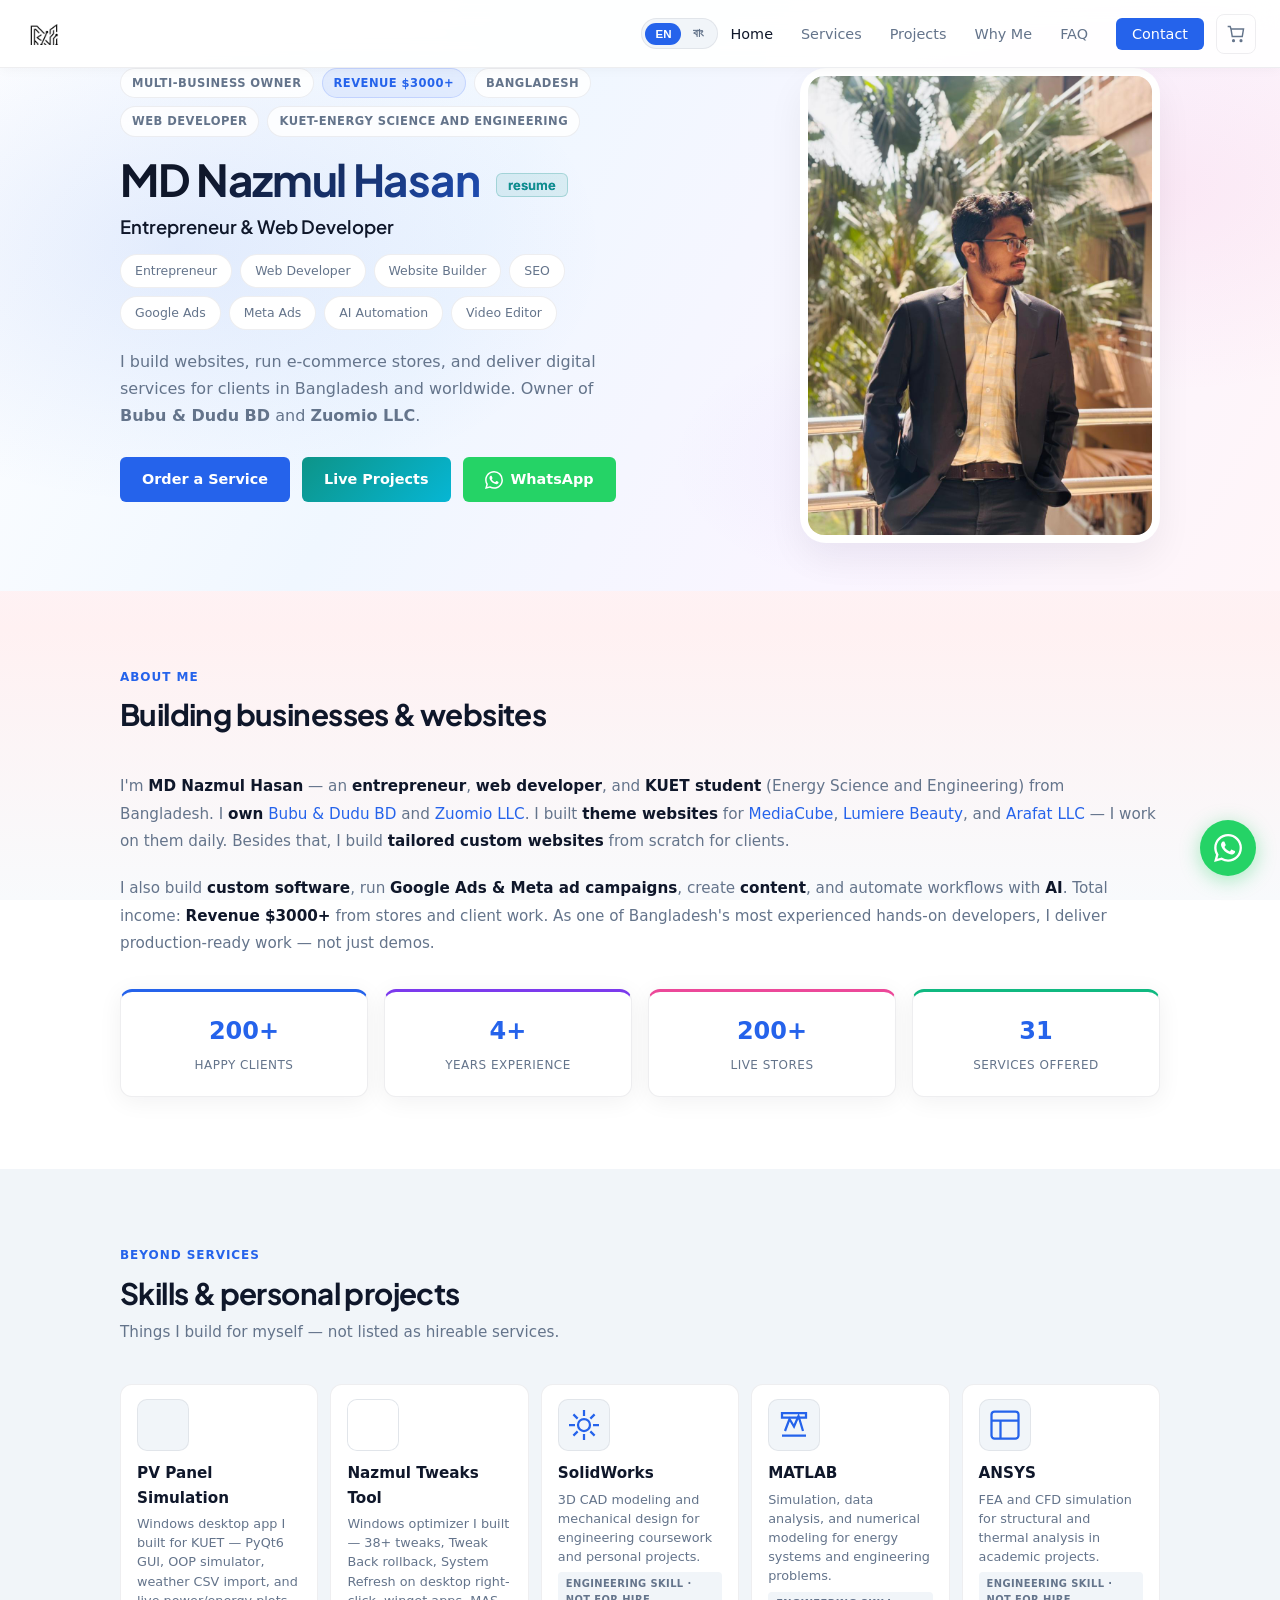
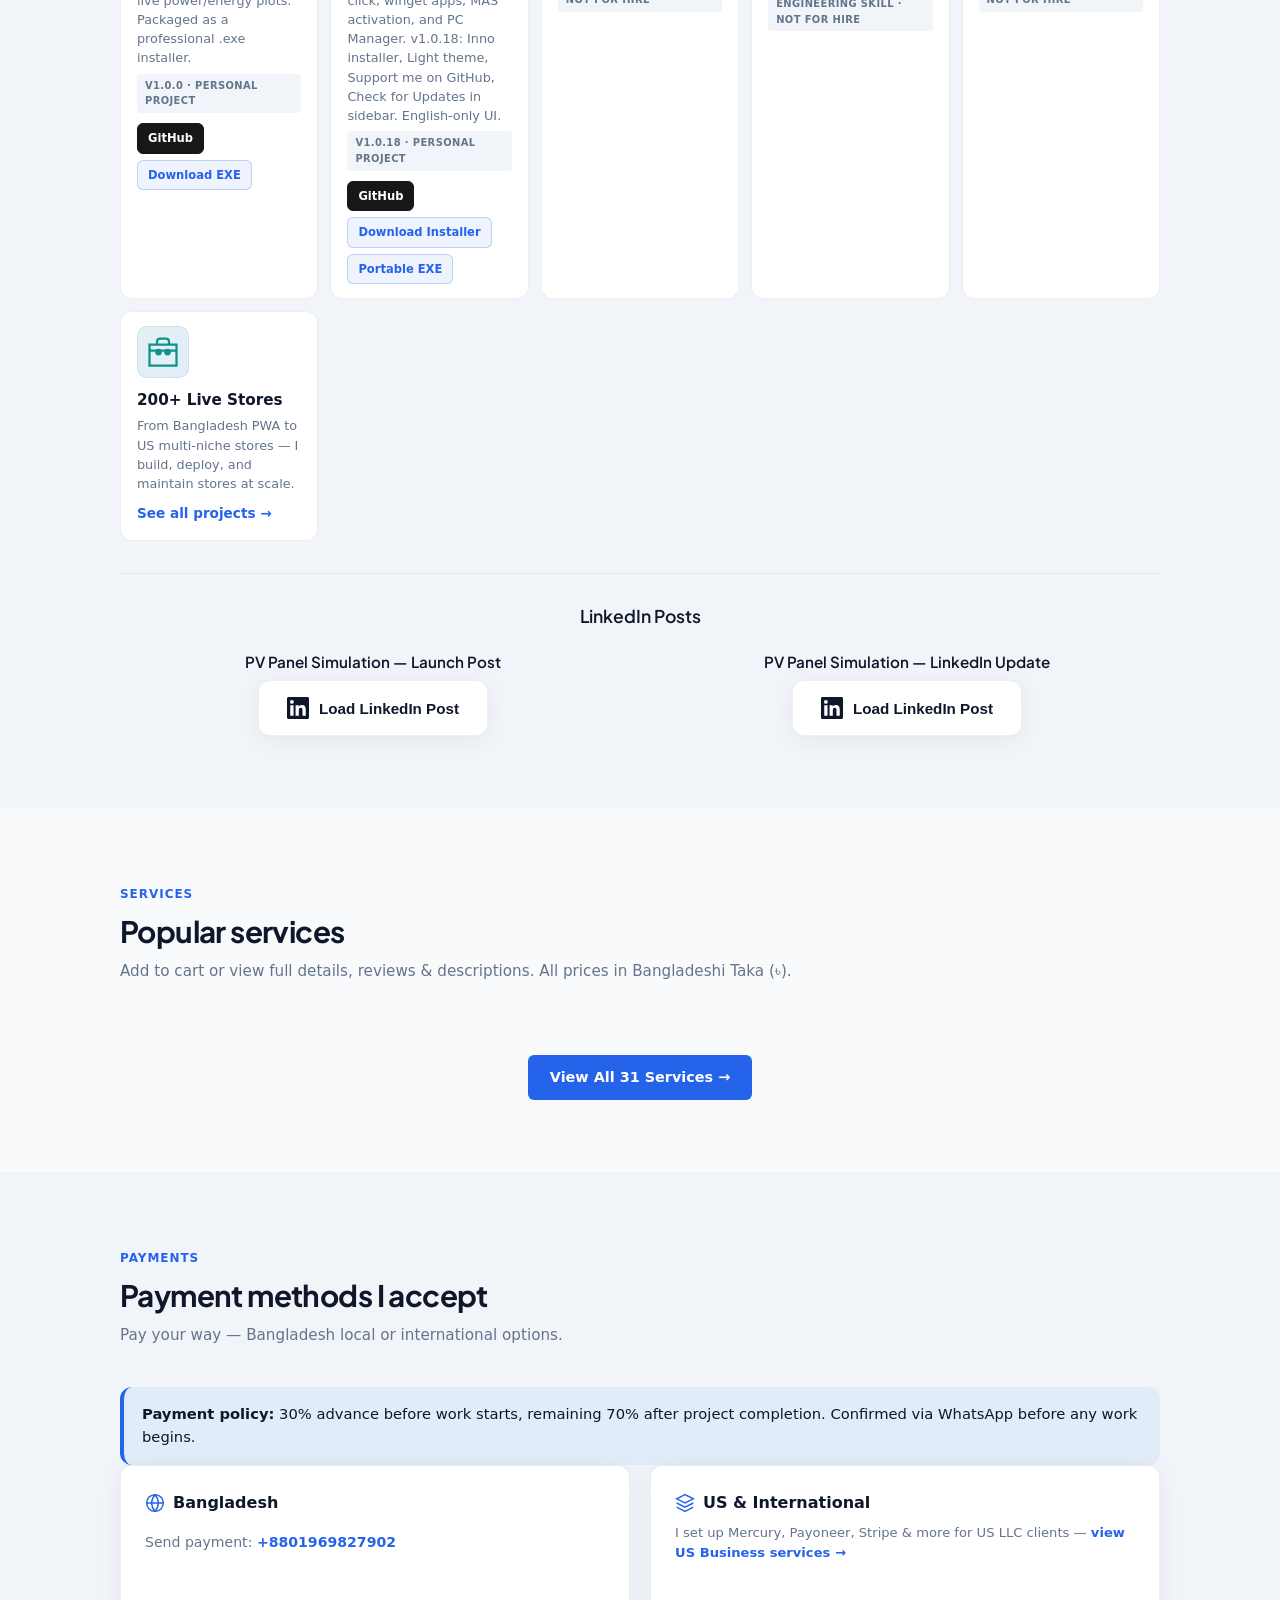
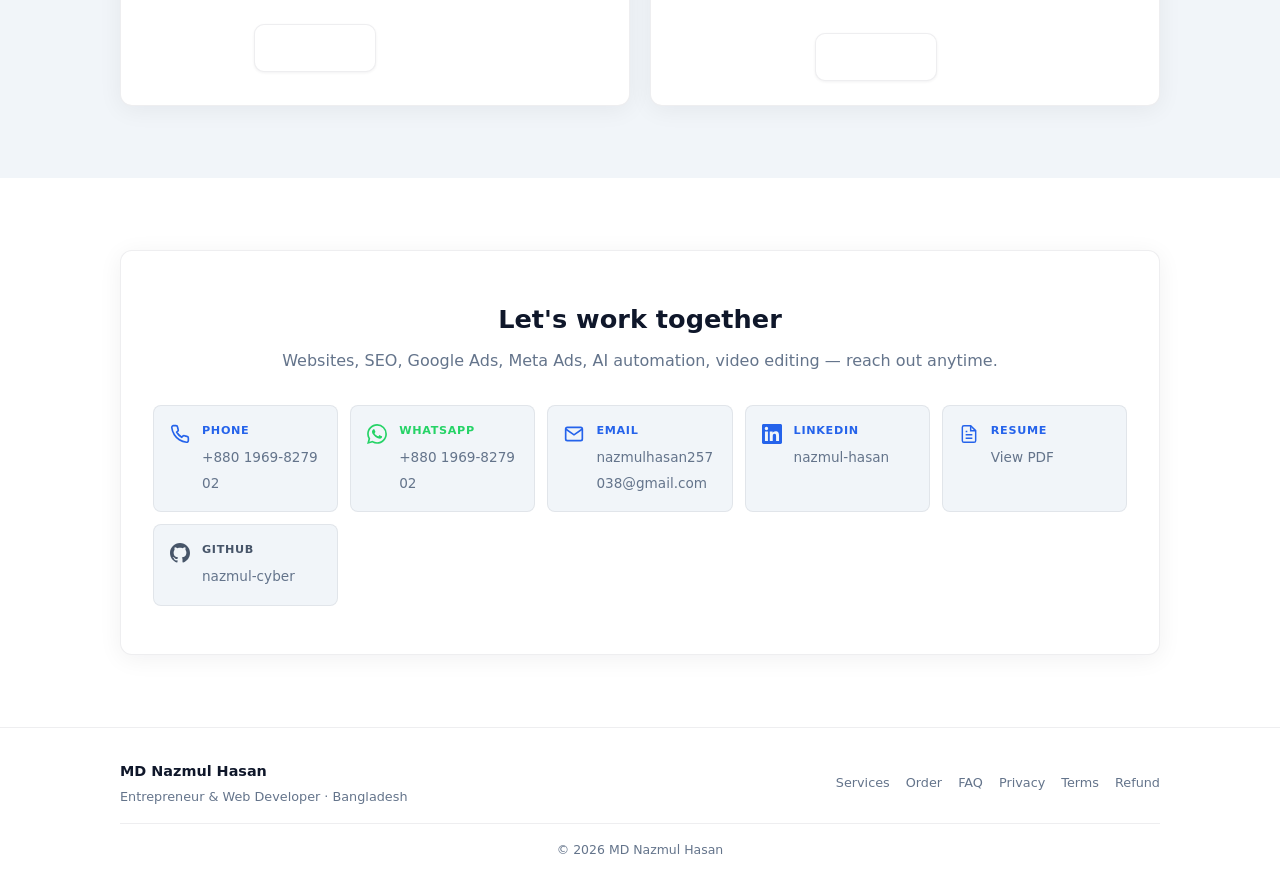
==== commit 7b762ff9: "Stats /200+ clients, fix service nav overlap, KUET badge, mobile hero, resume" ====
--- a/index.html
+++ b/index.html
@@ -3,9 +3,9 @@
 <head>
   <meta charset="UTF-8" />
   <meta name="viewport" content="width=device-width, initial-scale=1.0" />
-    <meta name="description" content="Hire MD Nazmul Hasan — Bangladesh's trusted web developer. KUET Energy Science student. 3000+ happy customers · Revenue $16000+ · Prices in ৳" />
+    <meta name="description" content="Hire MD Nazmul Hasan — Bangladesh's trusted web developer. KUET Energy Science student. 200+ happy clients · Revenue $3000+ · Prices in ৳" />
   <meta property="og:title" content="MD Nazmul Hasan — Web Developer · Google Ads · Meta Ads" />
-  <meta property="og:description" content="Hire MD Nazmul Hasan for web development, Google Ads, Meta Ads, SEO, e-commerce stores & more. 3000+ happy customers · Revenue $16000+ · 4+ years experience." />
+  <meta property="og:description" content="Hire MD Nazmul Hasan for web development, Google Ads, Meta Ads, SEO, e-commerce stores & more. 200+ happy clients · Revenue $3000+ · 4+ years experience." />
   <meta property="og:image" content="https://portfolio-eight-red-48.vercel.app/assets/og-share.jpg?v=circle2" />
   <meta property="og:url" content="https://portfolio-eight-red-48.vercel.app/" />
   <meta property="og:type" content="website" />
@@ -14,7 +14,7 @@
   <meta property="og:image:height" content="630" />
   <meta name="twitter:card" content="summary_large_image" />
   <meta name="twitter:title" content="MD Nazmul Hasan — Web Developer · Google Ads · Meta Ads" />
-  <meta name="twitter:description" content="Hire MD Nazmul Hasan for web development, Google Ads, Meta Ads, SEO, e-commerce stores & more. 3000+ happy customers · Revenue $16000+ · 4+ years experience." />
+  <meta name="twitter:description" content="Hire MD Nazmul Hasan for web development, Google Ads, Meta Ads, SEO, e-commerce stores & more. 200+ happy clients · Revenue $3000+ · 4+ years experience." />
   <meta name="twitter:image" content="https://portfolio-eight-red-48.vercel.app/assets/og-share.jpg?v=circle2" />
   <title>MD Nazmul Hasan — Web Developer · Google Ads · Meta Ads</title>
   <link rel="icon" type="image/png" href="assets/favicon.png" />
@@ -23,7 +23,7 @@
   <script src="js/social-meta.js" defer></script>
   <script src="js/perf.js" defer></script>
   <meta name="author" content="MD Nazmul Hasan" />
-  <link rel="stylesheet" href="styles.min.css?v=perf52" />
+  <link rel="stylesheet" href="styles.min.css?v=perf53" />
 </head>
 <body>
   <nav class="nav" id="site-nav"></nav>
@@ -35,10 +35,10 @@
         <div class="hero__copy">
           <div class="hero__badges">
             <span class="hero__badge" data-i18n="badge.owner">Multi-Business Owner</span>
-            <span class="hero__badge hero__badge--accent" data-i18n="badge.revenue">Revenue $16000+</span>
+            <span class="hero__badge hero__badge--accent" data-i18n="badge.revenue">Revenue $3000+</span>
             <span class="hero__badge" data-i18n="badge.bd">Bangladesh</span>
             <span class="hero__badge hero__badge--expert" data-i18n="badge.expert">Web Developer</span>
-            <span class="hero__badge" data-i18n="badge.kuet">KUET · Energy Science & Engineering</span>
+            <span class="hero__badge" data-i18n="badge.kuet">KUET-Energy Science and Engineering</span>
           </div>
           <h1 class="hero__title">
             MD Nazmul Hasan
@@ -104,12 +104,12 @@
           </p>
           <p class="reveal" data-i18n="about.p2">
             I also build <strong>custom software</strong>, run <strong>Google Ads &amp; Meta ad campaigns</strong>, create <strong>content</strong>,
-            and automate workflows with <strong>AI</strong>. Total income: <strong>Revenue $16000+</strong> from stores and client work.
+            and automate workflows with <strong>AI</strong>. Total income: <strong>Revenue $3000+</strong> from stores and client work.
             As one of Bangladesh's most experienced hands-on developers, I deliver production-ready work — not just demos.
           </p>
         </div>
         <div class="stats reveal">
-          <div class="stat-card"><span class="stat-num">3000+</span><span class="stat-label" data-i18n="stat.customers">Happy Customers</span></div>
+          <div class="stat-card"><span class="stat-num">200+</span><span class="stat-label" data-i18n="stat.customers">Happy Clients</span></div>
           <div class="stat-card"><span class="stat-num">4+</span><span class="stat-label" data-i18n="stat.years">Years Experience</span></div>
           <div class="stat-card"><span class="stat-num">200+</span><span class="stat-label" data-i18n="stat.stores">Live Stores</span></div>
           <div class="stat-card"><span class="stat-num" data-service-count>31</span><span class="stat-label" data-i18n="stat.services">Services Offered</span></div>
--- a/styles.min.css
+++ b/styles.min.css
@@ -1 +1 @@
-*,*::before,*::after{box-sizing:border-box;margin:0;padding:0;}:root{--bg:#f8fafc;--bg-card:#ffffff;--bg-soft:#f1f5f9;--text:#0f172a;--text-muted:#64748b;--accent:#2563eb;--accent-2:#7c3aed;--accent-3:#ec4899;--accent-glow:rgba(37,99,235,0.12);--accent-soft:rgba(37,99,235,0.08);--border:rgba(15,23,42,0.07);--shadow:0 4px 24px rgba(15,23,42,0.06);--shadow-lg:0 12px 40px rgba(15,23,42,0.1);--whatsapp:#25d366;--font:'Inter',system-ui,-apple-system,sans-serif;--font-display:'Plus Jakarta Sans',var(--font);--nav-h:68px;--radius:12px;}img,iframe,video{content-visibility:auto;}body{background:linear-gradient(180deg,#f0f9ff 0%,#faf5ff 35%,#fff1f2 70%,#f8fafc 100%);background-attachment:fixed;}html{scroll-behavior:auto;scroll-padding-top:var(--nav-h);}html:focus-within{scroll-behavior:smooth;}body{font-family:system-ui,-apple-system,'Segoe UI',Roboto,'Helvetica Neue',Arial,var(--font),sans-serif;color:var(--text);line-height:1.6;font-size:16px;-webkit-font-smoothing:antialiased;overflow-x:hidden;}.container{max-width:1080px;margin:0 auto;padding:0 20px;}.nav{position:fixed;top:0;left:0;right:0;height:var(--nav-h);display:flex;align-items:center;gap:12px;padding:0 24px;background:rgba(255,255,255,0.92);backdrop-filter:blur(12px);border-bottom:1px solid var(--border);box-shadow:0 1px 12px rgba(15,23,42,0.04);z-index:100;}.nav-logo{font-weight:600;font-size:0.95rem;color:var(--text);text-decoration:none;display:flex;align-items:center;gap:10px;flex:1;min-width:0;}.nav-logo-mark{height:40px;width:40px;max-width:40px;flex-shrink:0;object-fit:contain;display:block;}.nav-logo-text{display:flex;flex-direction:column;min-width:0;}.nav-logo-name{font-family:var(--font-display);font-size:0.88rem;font-weight:600;white-space:nowrap;overflow:hidden;text-overflow:ellipsis;}.nav-logo-sub{font-size:0.65rem;color:var(--text-muted);letter-spacing:0.02em;}.lang-toggle{display:flex;align-items:center;gap:2px;margin-left:12px;flex-shrink:0;background:var(--bg-soft);border:1px solid var(--border);border-radius:999px;padding:3px;}.lang-toggle-btn{border:none;background:transparent;font-size:0.72rem;font-weight:600;padding:5px 10px;border-radius:999px;cursor:pointer;color:var(--text-muted);transition:background 0.2s,color 0.2s;}.lang-toggle-btn.active{background:var(--accent);color:#fff;}.lang-bn body,.lang-bn .hero__bio,.lang-bn .about-grid p,.lang-bn .section-desc{font-family:'Inter','Noto Sans Bengali',system-ui,sans-serif;}.hero__badge--expert{background:linear-gradient(135deg,#1e40af,#3b82f6);color:#fff;border:none;}.payment-policy-note{margin-top:20px;padding:16px 18px;background:rgba(37,99,235,0.07);border-radius:var(--radius);border-left:4px solid var(--accent);font-size:0.92rem;line-height:1.55;color:var(--text);}.nav-cart{position:relative;display:flex;align-items:center;justify-content:center;width:40px;height:40px;color:var(--text-muted);text-decoration:none;border:1px solid var(--border);border-radius:8px;flex-shrink:0;transition:border-color 0.2s,color 0.2s;}@media (min-width:641px){.nav-cart{order:3;}.nav-links{order:2;}.nav-toggle{order:4;}}.nav-cart:hover{border-color:var(--accent);color:var(--accent);}.nav-cart svg{width:20px;height:20px;}.nav-cart-badge{position:absolute;top:-6px;right:-6px;min-width:18px;height:18px;background:var(--accent);color:#fff;font-size:0.65rem;font-weight:700;border-radius:9px;display:flex;align-items:center;justify-content:center;padding:0 4px;}.nav-links a.active{color:var(--text);}.nav-links{display:flex;align-items:center;gap:28px;list-style:none;margin-left:auto;}.nav-links a{color:var(--text-muted);text-decoration:none;font-size:0.9rem;font-weight:500;transition:color 0.2s;}.nav-links a:hover{color:var(--text);}.nav-cta{background:var(--accent) !important;color:#fff !important;padding:8px 16px;border-radius:6px;}.nav-toggle{display:none;flex-direction:column;gap:5px;background:none;border:none;cursor:pointer;}.nav-toggle span{width:22px;height:2px;background:var(--text);}.hero{position:relative;overflow:visible;padding:var(--nav-h) 0 48px;background:linear-gradient(118deg,#ffffff 0%,#f0f7ff 38%,#faf5ff 72%,#fff5f8 100%);}.hero__backdrop{position:absolute;inset:0;z-index:0;pointer-events:none;background:radial-gradient(ellipse 52% 68% at 14% 42%,rgba(37,99,235,0.1) 0%,transparent 64%),radial-gradient(ellipse 48% 60% at 90% 32%,rgba(236,72,153,0.08) 0%,transparent 58%),radial-gradient(ellipse 36% 42% at 72% 78%,rgba(124,58,237,0.05) 0%,transparent 55%);}.hero__layout{position:relative;z-index:1;display:grid;grid-template-columns:minmax(0,1.1fr) minmax(0,0.9fr);gap:40px;align-items:start;}.hero__copy{position:relative;z-index:2;padding:0;}.hero__badges{display:flex;flex-wrap:wrap;gap:8px;margin-bottom:18px;}.hero__badge{font-size:0.72rem;font-weight:600;letter-spacing:0.04em;text-transform:uppercase;color:var(--text-muted);background:rgba(255,255,255,0.82);border:1px solid var(--border);padding:5px 11px;border-radius:20px;backdrop-filter:blur(6px);}.hero__badge--accent{color:var(--accent);background:var(--accent-soft);border-color:rgba(91,130,255,0.22);}.hero__title{font-family:var(--font-display);font-size:clamp(2.1rem,4.2vw,2.75rem);font-weight:700;line-height:1.12;margin-bottom:10px;letter-spacing:-0.03em;background:linear-gradient(135deg,#0f172a 18%,#2563eb 88%);-webkit-background-clip:text;-webkit-text-fill-color:transparent;background-clip:text;}.hero__resume{display:inline-block;font-family:var(--font);font-size:0.82rem;font-weight:600;letter-spacing:0;vertical-align:middle;margin-left:10px;padding:4px 11px;border-radius:6px;text-decoration:none;color:#0d9488 !important;-webkit-text-fill-color:#0d9488;background:rgba(13,148,136,0.1);border:1px solid rgba(13,148,136,0.25);transition:background 0.2s,border-color 0.2s,color 0.2s;}.hero__resume:hover{background:rgba(13,148,136,0.16);border-color:rgba(13,148,136,0.45);color:#0f766e !important;-webkit-text-fill-color:#0f766e;}.hero__tagline{font-family:var(--font-display);font-size:1.15rem;font-weight:600;color:var(--text);margin-bottom:14px;line-height:1.4;}.skill-pills{display:flex;flex-wrap:wrap;gap:8px;margin-bottom:18px;}.pill{font-size:0.78rem;font-weight:500;color:var(--text-muted);background:var(--bg-card);border:1px solid var(--border);padding:6px 14px;border-radius:20px;transition:border-color 0.2s,color 0.2s;}.pill:hover{border-color:rgba(91,130,255,0.35);color:var(--text);}.hero__bio{font-size:1rem;color:var(--text-muted);max-width:500px;margin-bottom:28px;line-height:1.7;}.hero__actions{display:flex;gap:12px;flex-wrap:wrap;}.btn{display:inline-flex;align-items:center;padding:11px 22px;border-radius:6px;font-weight:600;font-size:0.9rem;text-decoration:none;transition:all 0.2s;}.btn-primary{background:var(--accent);color:#fff;}.btn-primary:hover{background:#3d6ae8;transform:translateY(-1px);}.btn-outline{border:1px solid var(--border);color:var(--text);}.btn-outline:hover{border-color:var(--accent);color:var(--accent);}.btn-whatsapp{background:var(--whatsapp);color:#fff;gap:8px;}.btn-whatsapp svg{width:18px;height:18px;}.btn-whatsapp:hover{background:#1ebe57;transform:translateY(-1px);}.btn-projects{background:linear-gradient(135deg,#0d9488 0%,#06b6d4 100%);color:#fff;border:none;}.btn-projects:hover{background:linear-gradient(135deg,#0f766e 0%,#0891b2 100%);transform:translateY(-1px);}.btn-sm{padding:8px 14px;font-size:0.8rem;}.btn-block{width:100%;justify-content:center;}.btn-about{background:#fff;color:#6d28d9;border:1.5px solid #c4b5fd;}.btn-about:hover{background:#f5f3ff;border-color:#8b5cf6;color:#5b21b6;}.btn-cart{background:linear-gradient(135deg,#059669 0%,#10b981 100%);color:#fff;border:none;box-shadow:0 2px 8px rgba(16,185,129,0.25);}.btn-cart:hover,.btn-cart.added{background:linear-gradient(135deg,#047857 0%,#059669 100%);color:#fff;transform:translateY(-1px);}.btn-ghost{background:transparent;color:var(--text-muted);border:none;}.btn-ghost:hover{color:var(--text);}.text-link{color:var(--accent);text-decoration:none;font-weight:500;}.text-link:hover{text-decoration:underline;}.hero__media{display:flex;justify-content:flex-end;align-items:flex-start;position:relative;z-index:1;}.hero__card{position:relative;width:100%;max-width:340px;margin-left:auto;padding:6px;border-radius:24px;background:#ffffff;border:none;box-shadow:0 16px 36px rgba(15,23,42,0.06);}.hero__frame{width:100%;aspect-ratio:3 / 4;border-radius:14px;overflow:hidden;display:flex;align-items:center;justify-content:center;background:#f8fafc;}.hero__img{display:block;width:100%;height:100%;object-fit:contain;object-position:center center;content-visibility:visible;}.hire-card,.hire-card-thumb,.hire-card-thumb img{content-visibility:visible;}.skill-app-logo,.project-app-logo{object-fit:contain !important;background:#fff;padding:4px;}@media (min-width:769px){.hero__bio{max-width:520px;}.hero__card{max-width:360px;padding:8px;border-radius:26px;}.hero__frame{border-radius:16px;}}.section{padding:72px 0;overflow:visible;}.section.about{overflow:visible;}.section-head{margin-bottom:40px;}.tag{display:inline-block;font-size:0.75rem;font-weight:600;letter-spacing:0.08em;text-transform:uppercase;color:var(--accent);margin-bottom:8px;}.section-head h2{font-family:var(--font-display);font-size:1.85rem;font-weight:700;line-height:1.3;letter-spacing:-0.02em;}.section-desc{color:var(--text-muted);margin-top:8px;font-size:0.95rem;}.about-grid{display:flex;flex-direction:column;gap:20px;margin-bottom:32px;overflow:visible;}.about-grid p{color:var(--text-muted);font-size:0.95rem;line-height:1.8;overflow:visible;max-width:100%;}.lang-bn .about-grid p{line-height:1.9;word-break:normal;overflow-wrap:anywhere;}.about-grid strong{color:var(--text);}.stats{display:grid;grid-template-columns:repeat(4,1fr);gap:16px;}.stat-card{background:var(--bg-card);border:1px solid var(--border);border-radius:var(--radius);padding:20px;text-align:center;box-shadow:var(--shadow);transition:border-color 0.2s,transform 0.2s,box-shadow 0.2s;}.stat-card:nth-child(1){border-top:3px solid #2563eb;}.stat-card:nth-child(2){border-top:3px solid #7c3aed;}.stat-card:nth-child(3){border-top:3px solid #ec4899;}.stat-card:nth-child(4){border-top:3px solid #10b981;}.stat-card:hover{border-color:rgba(91,130,255,0.25);transform:translateY(-2px);}.stat-num{display:block;font-size:1.5rem;font-weight:700;color:var(--accent);}.stat-label{font-size:0.75rem;color:var(--text-muted);text-transform:uppercase;letter-spacing:0.04em;}.services{background:var(--bg-soft);}.services-grid{display:grid;grid-template-columns:repeat(2,1fr);gap:20px;}.services-grid--3{grid-template-columns:repeat(3,1fr);}.service-card{background:var(--bg-card);border:1px solid var(--border);border-radius:var(--radius);padding:28px;transition:border-color 0.2s,transform 0.2s;}.service-card:hover{border-color:rgba(79,124,255,0.35);transform:translateY(-2px);}.service-icon{width:44px;height:44px;display:flex;align-items:center;justify-content:center;background:var(--accent-soft);border-radius:10px;margin-bottom:14px;color:var(--accent);}.service-icon svg{width:22px;height:22px;}.service-card h3{font-size:1.1rem;font-weight:600;margin-bottom:8px;}.service-card>p{color:var(--text-muted);font-size:0.9rem;margin-bottom:16px;}.service-card ul{list-style:none;display:flex;flex-direction:column;gap:8px;}.service-card li{font-size:0.85rem;color:var(--text-muted);padding-left:16px;position:relative;}.service-card li::before{content:'';position:absolute;left:0;top:8px;width:5px;height:5px;border-radius:50%;background:var(--accent);}.hire{background:var(--bg);}.hire-grid{display:grid;grid-template-columns:repeat(3,1fr);gap:20px;}.service-sections{display:flex;flex-direction:column;gap:48px;}.service-section{padding-bottom:8px;}.service-section-head{display:flex;flex-wrap:wrap;align-items:baseline;gap:10px 14px;margin-bottom:18px;padding-bottom:12px;border-bottom:1px solid var(--border);}.service-section-tag{display:inline-block;font-size:0.68rem;font-weight:700;letter-spacing:0.08em;text-transform:uppercase;color:var(--accent);background:var(--accent-soft);padding:4px 10px;border-radius:20px;}.service-section-head h2{font-size:1.3rem;font-weight:700;margin:0;flex:1;min-width:160px;}.service-section-count{font-size:0.78rem;color:var(--text-muted);font-weight:500;}.service-repos{margin-top:40px;padding:24px 28px;background:var(--bg-card);border:1px solid var(--border);border-radius:var(--radius);box-shadow:var(--shadow);}.service-repos h2{display:flex;align-items:center;gap:10px;font-size:1.05rem;font-weight:700;margin-bottom:14px;padding-bottom:12px;border-bottom:1px solid var(--border);}.service-repos-icon{width:18px;height:18px;color:var(--text-muted);flex-shrink:0;}.service-repos-list{list-style:disc;padding-left:1.35rem;display:flex;flex-direction:column;gap:8px;}.service-repos-list a{color:var(--accent);text-decoration:none;font-size:0.92rem;font-weight:500;}.service-repos-list a:hover{text-decoration:underline;}.service-repos-desc{font-size:0.88rem;color:var(--text-muted);margin-bottom:14px;}.service-repos-list li{display:flex;flex-wrap:wrap;align-items:baseline;gap:8px;}.service-repos-repo{font-size:0.78rem;color:var(--text-muted);font-family:ui-monospace,'Cascadia Code',monospace;}.hire-card-github,.service-github-meta{font-size:0.75rem;color:var(--text-muted);margin-bottom:8px;}.service-github-link{color:var(--accent);text-decoration:none;font-weight:600;font-family:ui-monospace,'Cascadia Code',monospace;}.service-github-link:hover{text-decoration:underline;}.hire-grid--page{display:grid;grid-template-columns:repeat(3,1fr);gap:20px;}.services-page-section{background:var(--bg);}.hire-card{background:var(--bg-card);border:1px solid var(--border);border-radius:var(--radius);padding:0;display:flex;flex-direction:column;overflow:hidden;box-shadow:var(--shadow);transition:border-color 0.2s,transform 0.2s,box-shadow 0.2s;}.hire-card .hire-card-footer{padding:16px 20px 20px;margin-top:auto;}.hire-card--link{text-decoration:none;color:inherit;cursor:pointer;}.hire-card:hover,.hire-card--link:hover{border-color:rgba(37,99,235,0.35);transform:translateY(-3px);box-shadow:var(--shadow-lg);}.hire-card-icon{display:flex;align-items:center;justify-content:center;height:120px;background:linear-gradient(135deg,var(--bg-soft) 0%,rgba(79,124,255,0.08) 100%);border-bottom:1px solid var(--border);color:var(--accent);}.hire-card-icon svg{width:48px;height:48px;}.hire-card h3{font-size:1.05rem;font-weight:600;padding:18px 20px 0;margin-bottom:8px;}.hire-card-provider{font-size:0.8rem;color:var(--accent);padding:0 20px 6px;}.hire-card-desc{font-size:0.88rem;color:var(--text-muted);line-height:1.55;padding:0 20px 8px;flex:0 1 auto;display:-webkit-box;-webkit-line-clamp:3;-webkit-box-orient:vertical;overflow:hidden;}.service-provider{font-size:0.95rem;color:var(--accent);margin-bottom:10px;}.hire-card-footer{display:flex;flex-direction:column;gap:12px;padding:18px 20px 20px;margin-top:auto;}.hire-price{font-size:0.85rem;color:var(--text-muted);}.hire-price strong{font-size:1.35rem;font-weight:700;color:var(--text);}.btn-hire{display:inline-flex;align-items:center;justify-content:center;gap:8px;width:100%;padding:11px 16px;background:#25d366;color:#fff;font-size:0.88rem;font-weight:600;text-decoration:none;border-radius:6px;transition:background 0.2s,transform 0.2s;}.btn-hire svg{width:18px;height:18px;flex-shrink:0;}.btn-hire:hover{background:#1ebe57;transform:translateY(-1px);}.ventures-grid{display:grid;grid-template-columns:repeat(3,1fr);gap:20px;}.venture-card{background:var(--bg-card);border:1px solid var(--border);border-radius:var(--radius);padding:24px;}.venture-card h3{font-size:1.05rem;font-weight:600;margin-bottom:6px;}.venture-tag{display:inline-block;font-size:0.7rem;font-weight:600;color:var(--accent);background:var(--accent-soft);padding:3px 8px;border-radius:4px;margin-bottom:12px;}.venture-card p{font-size:0.88rem;color:var(--text-muted);line-height:1.65;}.venture-card a{color:var(--accent);text-decoration:none;}.venture-card a:hover{text-decoration:underline;}.projects-grid{display:grid;grid-template-columns:repeat(2,1fr);gap:20px;}.project-card{background:var(--bg-card);border:1px solid var(--border);border-radius:var(--radius);padding:24px;text-decoration:none;color:inherit;box-shadow:var(--shadow);transition:border-color 0.2s,transform 0.2s,box-shadow 0.2s;display:block;}.project-card:hover{border-color:rgba(37,99,235,0.35);transform:translateY(-2px);box-shadow:var(--shadow-lg);}.project-owner{display:inline-block;font-size:0.72rem;font-weight:700;text-transform:uppercase;letter-spacing:0.06em;color:#0d9488;background:rgba(13,148,136,0.1);padding:4px 10px;border-radius:20px;margin-bottom:8px;}.project-card-icon{width:44px;height:44px;border-radius:10px;background:var(--accent-soft);color:var(--accent);display:flex;align-items:center;justify-content:center;margin-bottom:12px;}.project-card-icon svg{width:22px;height:22px;}.project-top{display:inline-block;font-size:0.68rem;font-weight:700;text-transform:uppercase;letter-spacing:0.06em;padding:4px 8px;border-radius:4px;margin-bottom:12px;}.project-top--us{background:#1e3a5f;color:#fff;}.project-top--teal{background:linear-gradient(135deg,#0d9488,#06b6d4);color:#fff;}.project-top--pink{background:#f472b6;color:#fff;}.project-top--gold{background:#c9a962;color:#1a1200;}.project-top--rose{background:linear-gradient(135deg,#e11d48,#f43f5e);color:#fff;}.project-top--store{background:#e91e63;color:#fff;}.project-top--theme{background:#4f46e5;color:#fff;margin-right:6px;}.project-top--premium{background:linear-gradient(135deg,#b45309,#f59e0b);color:#1a1200;margin-right:6px;}.project-badge-premium{display:inline-flex;align-items:center;gap:4px;font-size:0.72rem;font-weight:700;letter-spacing:0.04em;text-transform:uppercase;padding:6px 12px;border-radius:6px;margin-bottom:10px;background:linear-gradient(135deg,#b45309 0%,#f59e0b 50%,#d97706 100%);color:#1a1200;box-shadow:0 2px 8px rgba(180,83,9,0.25);}.project-card--static{cursor:default;}.project-card--static:hover{transform:none;}.project-visit-btn{margin-top:12px;width:100%;justify-content:center;}.project-categories{display:grid;grid-template-columns:repeat(4,1fr);gap:8px;margin:14px 0 4px;}.project-category{border-radius:8px;overflow:hidden;border:1px solid var(--border);background:var(--bg-soft);}.project-category img{width:100%;aspect-ratio:16 / 10;object-fit:cover;display:block;}.project-category span{display:block;font-size:0.62rem;font-weight:600;padding:4px 6px;text-align:center;color:var(--text-muted);line-height:1.2;}.zuomio-detail{margin-top:28px;padding:28px;background:var(--bg-card);border:1px solid var(--border);border-radius:var(--radius);box-shadow:var(--shadow);}.zuomio-detail h2{font-size:1.35rem;margin-bottom:8px;}.zuomio-detail-lead{color:var(--text-muted);margin-bottom:18px;line-height:1.65;}.zuomio-detail-grid{display:grid;grid-template-columns:repeat(4,1fr);gap:12px;margin-bottom:18px;}.zuomio-detail-grid .project-category span{font-size:0.72rem;}.zuomio-detail-actions{display:flex;flex-wrap:wrap;gap:10px;}.project-card h3{font-size:1.05rem;font-weight:600;margin-bottom:8px;}.project-card p{font-size:0.88rem;color:var(--text-muted);line-height:1.6;}.project-link{display:inline-block;margin-top:12px;font-size:0.85rem;font-weight:600;color:var(--accent);}.project-thumb-wrap{height:140px;overflow:hidden;border-radius:6px;margin-bottom:12px;}.project-thumb-wrap img{width:100%;height:100%;object-fit:cover;}.why-hire{background:var(--bg-soft);}.blog-card{display:grid;grid-template-columns:0.95fr 1.05fr;gap:0;background:var(--bg-card);border:1px solid var(--border);border-radius:16px;overflow:hidden;}.blog-image{position:relative;min-height:320px;}.blog-image img{width:100%;height:100%;object-fit:cover;display:block;}.blog-image-badge{position:absolute;bottom:16px;left:16px;font-size:0.72rem;font-weight:700;text-transform:uppercase;letter-spacing:0.06em;color:#fff;background:rgba(91,130,255,0.9);backdrop-filter:blur(8px);padding:6px 12px;border-radius:6px;}.blog-content{padding:36px 32px;display:flex;flex-direction:column;gap:14px;}.blog-meta{font-size:0.78rem;font-weight:500;color:var(--accent);text-transform:uppercase;letter-spacing:0.04em;}.blog-content h3{font-family:var(--font-display);font-size:1.35rem;font-weight:700;line-height:1.35;letter-spacing:-0.02em;}.blog-content>p{font-size:0.92rem;color:var(--text-muted);line-height:1.75;}.blog-content strong{color:var(--text);}.blog-highlights{list-style:none;display:flex;flex-direction:column;gap:12px;margin:4px 0 8px;}.blog-highlights li{padding:12px 14px;background:var(--bg-soft);border:1px solid var(--border);border-radius:8px;}.blog-highlights strong{display:block;font-size:0.88rem;margin-bottom:2px;}.blog-highlights span{font-size:0.82rem;color:var(--text-muted);line-height:1.5;}.blog-content .btn-primary{align-self:flex-start;margin-top:4px;}.faq{background:var(--bg);}.faq-list{display:flex;flex-direction:column;gap:10px;max-width:760px;}.faq-item{background:var(--bg-card);border:1px solid var(--border);border-radius:var(--radius);overflow:hidden;transition:border-color 0.2s;}.faq-item[open]{border-color:rgba(91,130,255,0.3);}.faq-item summary{padding:18px 22px;font-family:var(--font-display);font-size:0.95rem;font-weight:600;cursor:pointer;list-style:none;display:flex;align-items:center;justify-content:space-between;gap:12px;transition:color 0.2s;}.faq-item summary::-webkit-details-marker{display:none;}.faq-item summary::after{content:'+';font-size:1.2rem;font-weight:400;color:var(--accent);flex-shrink:0;transition:transform 0.2s;}.faq-item[open] summary::after{content:'−';}.faq-item summary:hover{color:var(--accent);}.faq-item p{padding:0 22px 18px;font-size:0.9rem;color:var(--text-muted);line-height:1.7;}.faq-item a{color:var(--accent);text-decoration:none;}.faq-item a:hover{text-decoration:underline;}.contact-box{background:var(--bg-card);border:1px solid var(--border);border-radius:12px;padding:48px 32px;text-align:center;box-shadow:var(--shadow);}.contact-box h2{font-size:1.6rem;font-weight:700;margin-bottom:8px;}.contact-box>p{color:var(--text-muted);margin-bottom:32px;}.contact-grid{display:grid;grid-template-columns:repeat(auto-fit,minmax(180px,1fr));gap:12px;text-align:left;}.contact-item{display:flex;align-items:flex-start;gap:12px;background:var(--bg-soft);border:1px solid var(--border);border-radius:8px;padding:16px;text-decoration:none;color:var(--text);transition:border-color 0.2s;}.contact-item:hover{border-color:var(--accent);}.contact-item--whatsapp:hover{border-color:var(--whatsapp);}.contact-item--whatsapp .contact-label{color:var(--whatsapp);}.contact-item--whatsapp .contact-icon{color:var(--whatsapp);}.contact-item--github:hover{border-color:#475569;}.contact-item--github .contact-label{color:#475569;}.contact-item--github .contact-icon{color:#475569;}.contact-item--resume:hover{border-color:#3b82f6;}.contact-item--resume .contact-label{color:#2563eb;}.contact-item--resume .contact-icon{color:#2563eb;}.contact-icon{width:20px;height:20px;flex-shrink:0;color:var(--accent);margin-top:2px;}.contact-label{display:block;font-size:0.7rem;font-weight:600;text-transform:uppercase;letter-spacing:0.06em;color:var(--accent);margin-bottom:4px;}.contact-item span:last-child{font-size:0.85rem;color:var(--text-muted);word-break:break-all;}.ventures-grid{grid-template-columns:repeat(auto-fit,minmax(200px,1fr));}.page-hero{padding:calc(var(--nav-h)+40px) 0 32px;background:linear-gradient(180deg,#ffffff 0%,var(--bg) 100%);}.page-hero--compact{padding-bottom:20px;}.page-hero h1{font-family:var(--font-display);font-size:2rem;font-weight:700;margin:8px 0;}.page-hero p{color:var(--text-muted);font-size:0.95rem;}.page-pad{padding:calc(var(--nav-h)+40px) 0 60px;}.skills-showcase{background:var(--bg-soft);}.skills-grid{display:grid;grid-template-columns:repeat(5,minmax(0,1fr));gap:12px;}.skill-showcase-card{display:flex;flex-direction:column;gap:10px;background:var(--bg-card);border:1px solid var(--border);border-radius:var(--radius);padding:14px 16px;min-width:0;align-items:flex-start;}.skill-showcase-icon{width:52px;height:52px;flex-shrink:0;border-radius:10px;overflow:hidden;background:var(--bg-soft);border:1px solid var(--border);}.skill-showcase-icon img{width:100%;height:100%;object-fit:cover;}.skill-showcase-icon--svg{display:flex;align-items:center;justify-content:center;color:var(--accent);}.skill-showcase-icon--svg svg{width:36px;height:36px;}.linkedin-embed-section{margin-top:32px;padding-top:28px;border-top:1px solid var(--border);text-align:center;}.linkedin-embed-title{font-family:var(--font-display);font-size:1.1rem;font-weight:600;color:var(--text);margin-bottom:20px;}.linkedin-embed-grid{display:grid;grid-template-columns:repeat(2,minmax(0,1fr));gap:28px;align-items:start;text-align:center;}.linkedin-embed-item{min-width:0;}.linkedin-embed-subtitle{font-family:var(--font-display);font-size:0.95rem;font-weight:600;color:var(--text);margin-bottom:6px;}.linkedin-embed-desc{font-size:0.85rem;color:var(--text-muted);margin-bottom:16px;}.linkedin-embed-wrap{display:flex;justify-content:center;margin:0 auto;max-width:504px;}.linkedin-embed-wrap iframe{width:100%;max-width:504px;min-height:500px;border:1px solid var(--border);border-radius:12px;background:#fff;box-shadow:var(--shadow);}.linkedin-load-btn{display:inline-flex;align-items:center;gap:10px;padding:16px 28px;border:1px solid var(--border);border-radius:12px;background:var(--bg-card);color:var(--text);font-size:0.95rem;font-weight:600;cursor:pointer;box-shadow:var(--shadow);transition:border-color 0.2s,transform 0.2s;}.linkedin-load-btn:hover{border-color:rgba(37,99,235,0.35);transform:translateY(-1px);}.hire-card-thumb picture,.hire-card-thumb img{display:block;width:100%;height:100%;object-fit:cover;}.skill-showcase-card h3{font-size:0.95rem;font-weight:600;margin-bottom:4px;}.skill-showcase-card p{font-size:0.8rem;color:var(--text-muted);line-height:1.5;}.skill-showcase-card a:not(.skill-action-btn){color:var(--accent);text-decoration:none;}a.skill-action-btn--github,a.skill-action-btn--github:hover,a.skill-action-btn--github:visited,a.skill-action-btn--github:active,a.btn-github,a.btn-github:hover,a.btn-github:visited,a.btn-github:active{background:#181717 !important;color:#ffffff !important;border-color:#181717 !important;}a.skill-action-btn--github:hover,a.btn-github:hover{background:#333333 !important;border-color:#333333 !important;}.skill-showcase-card--link{text-decoration:none;color:inherit;transition:border-color 0.2s,box-shadow 0.2s,transform 0.2s;}.skill-showcase-card--link:hover{border-color:rgba(37,99,235,0.3);box-shadow:var(--shadow-lg);transform:translateY(-2px);}.skill-showcase-icon--stores{background:linear-gradient(135deg,rgba(13,148,136,0.12),rgba(37,99,235,0.12));color:#0d9488;}.skill-link{display:inline-block;margin-top:10px;font-size:0.85rem;font-weight:600;color:var(--accent);}.skill-actions{display:flex;flex-wrap:wrap;gap:6px;margin-top:10px;}.skill-action-btn{display:inline-flex;align-items:center;justify-content:center;padding:5px 10px;border-radius:6px;font-size:0.72rem;font-weight:600;text-decoration:none;border:1px solid var(--border);transition:background 0.2s,border-color 0.2s,color 0.2s;}.skill-action-btn--github{background:#181717;color:#fff;border-color:#181717;}.skill-action-btn--github:hover{background:#333;border-color:#333;color:#fff;}.skill-action-btn--download{background:rgba(37,99,235,0.08);color:var(--accent);border-color:rgba(37,99,235,0.25);}.skill-action-btn--download:hover{background:rgba(37,99,235,0.14);border-color:rgba(37,99,235,0.4);}.project-card-icon--solar{padding:4px;overflow:hidden;}.project-card-icon--solar img{width:100%;height:100%;object-fit:cover;border-radius:8px;}.project-card-icon img.project-app-logo{object-fit:contain;background:#fff;padding:4px;border-radius:8px;}.project-top--solar{background:linear-gradient(135deg,rgba(245,158,11,0.15),rgba(37,99,235,0.12));color:#b45309;}.project-card-actions{display:flex;flex-wrap:wrap;gap:8px;margin-top:auto;padding-top:12px;}.btn-outline{background:transparent;color:var(--text);border:1px solid var(--border);}.btn-outline:hover{border-color:var(--accent);color:var(--accent);}.btn-github{background:#181717;color:#fff;border:1px solid #181717;}.btn-github:hover{background:#333;border-color:#333;color:#fff;}.skill-badge{display:inline-block;margin-top:6px;font-size:0.62rem;font-weight:600;text-transform:uppercase;letter-spacing:0.04em;color:var(--text-muted);background:var(--bg-soft);padding:4px 8px;border-radius:4px;}.services-preview{background:var(--bg);}.section-cta{text-align:center;margin-top:32px;}.service-page{padding:calc(var(--nav-h)+24px) 0 60px;}.service-page--product .service-product-grid{display:grid;grid-template-columns:1.1fr 1fr;gap:40px;align-items:start;margin-bottom:40px;}.service-product-gallery{min-width:0;overflow:visible;}.service-product-gallery .service-hero-image{position:relative;width:100%;aspect-ratio:16 / 9;min-height:200px;border-radius:var(--radius);overflow:hidden;border:1px solid var(--border);box-shadow:var(--shadow-lg);isolation:isolate;contain:layout style paint;}.service-product-gallery .service-hero-image picture{display:block;position:absolute;inset:0;width:100%;height:100%;margin:0;}.service-product-gallery .service-hero-image img{width:100%;height:100%;object-fit:cover;object-position:center;display:block;content-visibility:visible;}.service-provider-card{display:flex;align-items:center;gap:14px;margin-top:16px;padding:14px 16px;background:var(--bg-card);border:1px solid var(--border);border-radius:var(--radius);}.service-provider-card .service-provider-photo-wrap{width:84px;height:84px;border-radius:50%;overflow:hidden;border:3px solid var(--accent);flex-shrink:0;background:var(--bg-card);box-shadow:0 4px 14px rgba(15,23,42,0.08);}.service-provider-photo{width:100%;height:100%;border-radius:50%;object-fit:cover;}.service-provider-info{min-width:0;}.service-provider-name-row{display:flex;align-items:center;gap:6px;margin-bottom:2px;}.service-provider-name-row strong{font-size:0.95rem;line-height:1.2;}.verified-badge-wrap{flex-shrink:0;display:inline-flex;align-items:center;justify-content:center;line-height:0;margin-top:1px;}.verified-badge{display:block;width:22px;height:22px;object-fit:contain;vertical-align:middle;}.service-provider-card span{display:block;font-size:0.78rem;color:var(--text-muted);}.service-provider-meta{font-size:0.72rem !important;color:var(--accent) !important;margin-top:2px;font-weight:600;}.service-payment-policy{font-size:0.82rem;color:var(--text-muted);margin:0 0 12px;padding:10px 12px;background:rgba(37,99,235,0.06);border-radius:var(--radius-sm);border-left:3px solid var(--accent);}.service-product-info h1{font-family:var(--font-display);font-size:clamp(1.5rem,3vw,2rem);margin-bottom:10px;}.service-stats-row{display:flex;flex-wrap:wrap;align-items:center;gap:8px;margin:16px 0 20px;}.product-pricing-block{margin:18px 0 22px;padding-bottom:20px;border-bottom:1px solid var(--border);}.product-rating-row{display:flex;align-items:center;justify-content:space-between;gap:12px;flex-wrap:wrap;margin-bottom:14px;}.product-rating-left{display:flex;align-items:center;gap:8px;flex-wrap:wrap;}.product-stars{position:relative;display:inline-block;font-size:1.05rem;line-height:1;letter-spacing:2px;}.product-stars-base{color:#e5e7eb;}.product-stars-fill{position:absolute;left:0;top:0;overflow:hidden;color:#facc15;white-space:nowrap;}.product-rating-text{font-size:0.92rem;color:var(--text-muted);}.product-rating-text strong{color:var(--text);font-weight:700;}.product-sold-count{font-size:0.92rem;font-weight:600;color:#16a34a;white-space:nowrap;}.product-price-row{display:flex;align-items:baseline;gap:10px;flex-wrap:wrap;}.product-price-old{font-size:1rem;color:#9ca3af;text-decoration:line-through;}.product-price-sale{font-size:2rem;font-weight:800;color:#ef4444;line-height:1;letter-spacing:-0.02em;}.product-discount-badge{display:inline-flex;align-items:center;padding:4px 10px;border-radius:999px;background:#22c55e;color:#fff;font-size:0.82rem;font-weight:700;line-height:1.2;}.service-buy-card--inline{position:static;margin-top:8px;}.service-details-grid{display:grid;grid-template-columns:1fr 260px;gap:32px;margin-bottom:40px;}.service-trust-panel{display:flex;flex-direction:column;gap:12px;}.trust-stat{background:var(--bg-card);border:1px solid var(--border);border-radius:var(--radius);padding:16px;text-align:center;}.trust-stat strong{display:block;font-size:1.25rem;color:var(--accent);margin-bottom:4px;}.trust-stat span{font-size:0.78rem;color:var(--text-muted);text-transform:uppercase;letter-spacing:0.04em;}.service-related{margin-top:40px;}.service-related h3{font-family:var(--font-display);font-size:1.25rem;margin-bottom:20px;}.hire-grid--compact{grid-template-columns:repeat(4,1fr);}.reviews-social{display:flex;flex-wrap:wrap;align-items:center;gap:8px;}.breadcrumb{font-size:0.85rem;color:var(--text-muted);margin-bottom:24px;}.breadcrumb a{color:var(--accent);text-decoration:none;}.service-layout{display:grid;grid-template-columns:1fr 320px;gap:40px;align-items:start;}.service-page-tag{display:inline-block;font-size:0.72rem;font-weight:600;text-transform:uppercase;letter-spacing:0.06em;color:var(--accent);background:var(--accent-soft);padding:4px 10px;border-radius:4px;margin-bottom:12px;}.service-main h1{font-family:var(--font-display);font-size:2rem;font-weight:700;margin-bottom:16px;}.service-lead{font-size:0.95rem;color:var(--text-muted);line-height:1.75;margin-bottom:24px;}.service-main h3{font-size:1.1rem;font-weight:600;margin-bottom:12px;}.service-includes{list-style:none;display:flex;flex-direction:column;gap:8px;margin-bottom:20px;}.service-includes li{font-size:0.9rem;color:var(--text-muted);padding-left:18px;position:relative;}.service-includes li::before{content:'✓';position:absolute;left:0;color:var(--accent);font-weight:700;}.service-delivery{font-size:0.9rem;color:var(--text-muted);}.service-buy-card{position:sticky;top:calc(var(--nav-h)+20px);background:var(--bg-card);border:1px solid var(--border);border-radius:var(--radius);padding:24px;display:flex;flex-direction:column;gap:12px;}.service-buy-price{font-size:0.9rem;color:var(--text-muted);}.service-buy-price strong{font-size:2rem;color:var(--text);}.service-buy-note{font-size:0.8rem;color:var(--text-muted);line-height:1.5;}.service-reviews{margin-top:48px;padding-top:40px;border-top:1px solid var(--border);}.reviews-header{margin-bottom:24px;}.reviews-header h3{font-family:var(--font-display);font-size:1.35rem;margin-bottom:6px;}.reviews-social{font-size:0.88rem;color:var(--accent);font-weight:500;}.reviews-grid{display:grid;grid-template-columns:repeat(2,1fr);gap:14px;}.reviews-social .review-stars{color:#fbbf24;margin-right:6px;}.review-card{background:var(--bg-card);border:1px solid var(--border);border-radius:var(--radius);padding:16px;}.review-top{display:flex;align-items:center;gap:10px;margin-bottom:10px;}.review-avatar{width:36px;height:36px;border-radius:50%;background:var(--accent-soft);color:var(--accent);font-weight:700;font-size:0.85rem;display:flex;align-items:center;justify-content:center;flex-shrink:0;}.review-top strong{display:block;font-size:0.85rem;}.review-loc{font-size:0.72rem;color:var(--text-muted);}.review-stars{margin-left:auto;color:#fbbf24;font-size:0.75rem;letter-spacing:1px;}.review-text{font-size:0.84rem;color:var(--text-muted);line-height:1.6;}.review-verified{display:inline-block;margin-top:8px;font-size:0.68rem;font-weight:600;color:#34d399;text-transform:uppercase;letter-spacing:0.04em;}.hire-card h3 a{color:inherit;text-decoration:none;}.hire-card h3 a:hover{color:var(--accent);}.hire-card-actions{display:flex;flex-direction:row;flex-wrap:wrap;gap:8px;}.hire-card-actions .btn{flex:1 1 calc(50% - 4px);min-width:0;justify-content:center;text-align:center;}.service-tag-pill{font-size:0.72rem;font-weight:700;text-transform:uppercase;letter-spacing:0.06em;color:var(--accent);}.hire-card-link{display:block;text-decoration:none;color:inherit;flex:1;touch-action:manipulation;-webkit-user-drag:none;}.hire-card-thumb{position:relative;aspect-ratio:16 / 9;overflow:hidden;background:var(--bg-soft);}.hire-card-thumb img{width:100%;height:100%;object-fit:cover;transition:transform 0.3s;}.hire-card:hover .hire-card-thumb img{transform:scale(1.04);}.hire-card-thumb .service-tag-pill{position:absolute;top:10px;left:10px;background:rgba(255,255,255,0.95);padding:4px 10px;border-radius:4px;box-shadow:var(--shadow);z-index:2;}.svc-badge{position:absolute;top:10px;right:10px;z-index:2;font-size:0.68rem;font-weight:800;text-transform:uppercase;letter-spacing:0.05em;padding:5px 10px;border-radius:5px;color:#fff;}.svc-badge--popular{background:#ef4444;}.svc-badge--deal{background:#10b981;}.meta-pill{display:inline-flex;align-items:center;padding:3px 10px;border-radius:999px;font-size:0.78rem;font-weight:600;background:var(--bg-soft);color:var(--text-muted);border:1px solid var(--border);}.meta-pill--sold{background:#ecfdf5;color:#047857;border-color:#a7f3d0;}.meta-pill--clients{background:#eff6ff;color:#1d4ed8;border-color:#bfdbfe;}.hire-card-meta{display:flex;flex-wrap:wrap;align-items:center;gap:6px;padding:0 20px 4px;}.hire-card h3{padding:16px 20px 0;}.hire-card-desc{padding:0 20px;}.hire-card-icon{height:80px;}.service-gig-line{font-size:1.05rem;font-weight:500;color:var(--text-muted);margin-bottom:12px;line-height:1.55;overflow-wrap:anywhere;}.lang-bn .service-product-info .service-gig-line,.lang-bn .service-payment-policy,.lang-bn .service-buy-note{line-height:1.65;}.service-rating-row{display:flex;align-items:center;gap:10px;font-size:0.9rem;color:var(--text-muted);margin-bottom:20px;}.service-gig-block{background:var(--bg-soft);border:1px solid var(--border);border-radius:var(--radius);padding:20px;margin-bottom:24px;}.service-gig-block--about{background:linear-gradient(135deg,rgba(37,99,235,0.04) 0%,rgba(255,255,255,0.95) 55%);border:1px solid rgba(37,99,235,0.12);border-left:4px solid var(--accent);box-shadow:0 6px 20px rgba(37,99,235,0.06);}.service-about-heading{display:flex;align-items:center;gap:8px;font-size:1.02rem;margin-bottom:12px;color:var(--text);}.service-about-heading::before{content:'';width:8px;height:8px;border-radius:50%;background:var(--accent);flex-shrink:0;}.lang-bn .service-gig-block--about .service-lead,.lang-bn .service-gig-block--about .service-lead--preview{font-size:0.92rem;line-height:1.75;letter-spacing:0.01em;}.service-gig-block h3{font-size:1rem;margin-bottom:10px;}.service-main--compact .service-gig-block{padding:16px;margin-bottom:16px;}.service-lead--preview{margin-bottom:0;font-size:0.88rem;line-height:1.65;display:-webkit-box;-webkit-line-clamp:3;-webkit-box-orient:vertical;overflow:hidden;}.service-about-collapsible.is-expanded .service-lead--preview{-webkit-line-clamp:unset;display:block;}.service-lead-extra .service-lead{font-size:0.86rem;margin-bottom:0;margin-top:10px;}.service-see-more{margin-top:12px;padding:6px 14px;border:1px solid rgba(37,99,235,0.2);border-radius:999px;background:rgba(37,99,235,0.06);color:var(--accent);font-size:0.82rem;font-weight:600;cursor:pointer;transition:background 0.2s,border-color 0.2s;}.service-see-more:hover{background:rgba(37,99,235,0.12);border-color:rgba(37,99,235,0.35);}.service-see-more.is-open{background:rgba(37,99,235,0.1);}.service-includes--compact{font-size:0.86rem;gap:6px;}.service-includes--compact li{padding:8px 12px;}.service-delivery--compact{font-size:0.84rem;margin-top:12px;}.service-buy-thumb{width:100%;height:120px;object-fit:cover;border-radius:8px;margin-bottom:12px;}.review-nav{display:flex;gap:8px;}.review-nav-btn{width:36px;height:36px;border:1px solid var(--border);background:var(--bg-card);border-radius:50%;font-size:1.2rem;color:var(--accent);cursor:pointer;transition:background 0.2s;}.review-nav-btn:hover{background:var(--accent-soft);}.reviews-header{display:flex;justify-content:space-between;align-items:flex-start;gap:16px;margin-bottom:16px;}.review-carousel{overflow:hidden;border-radius:var(--radius);}.review-carousel-track{display:flex;transition:transform 0.5s ease;}.review-card--slide{width:100%;flex-shrink:0;}.review-dots{display:flex;justify-content:center;gap:6px;margin-top:14px;}.review-dot{width:8px;height:8px;border-radius:50%;border:none;background:var(--border);cursor:pointer;padding:0;transition:background 0.2s,width 0.2s;}.review-dot.active{background:var(--accent);width:24px;border-radius:4px;}.order-empty{text-align:center;padding:48px 20px;}.order-empty h2{margin-bottom:8px;}.order-empty p{color:var(--text-muted);margin-bottom:20px;}.order-layout{display:grid;grid-template-columns:1fr 340px;gap:32px;align-items:start;}.order-items h2{font-family:var(--font-display);font-size:1.35rem;margin-bottom:20px;}.order-item{display:grid;grid-template-columns:72px 1fr auto auto auto;gap:16px;align-items:center;padding:16px;background:var(--bg-card);border:1px solid var(--border);border-radius:var(--radius);margin-bottom:10px;}.order-item-thumb{width:72px;height:48px;object-fit:cover;border-radius:8px;border:1px solid var(--border);}.order-item-info strong{display:block;font-size:0.92rem;}.order-item-info span{font-size:0.8rem;color:var(--text-muted);}.order-item-qty{display:flex;align-items:center;gap:10px;}.qty-btn{width:28px;height:28px;border:1px solid var(--border);background:var(--bg-soft);color:var(--text);border-radius:6px;cursor:pointer;font-size:1rem;}.qty-btn:hover{border-color:var(--accent);}.order-item-total{font-weight:600;min-width:50px;text-align:right;}.order-remove{background:none;border:none;color:var(--text-muted);font-size:1.4rem;cursor:pointer;line-height:1;}.order-remove:hover{color:#f87171;}.order-summary{position:sticky;top:calc(var(--nav-h)+20px);background:var(--bg-card);border:1px solid var(--border);border-radius:var(--radius);padding:24px;}.order-summary h3{font-size:1.1rem;margin-bottom:16px;}.order-summary-row{display:flex;justify-content:space-between;font-size:0.9rem;color:var(--text-muted);margin-bottom:8px;}.order-summary-total{font-size:1rem;color:var(--text);padding-top:12px;border-top:1px solid var(--border);margin-bottom:16px;}.order-note{font-size:0.78rem;color:var(--text-muted);margin-bottom:16px;line-height:1.5;}.policy-page{padding:calc(var(--nav-h)+40px) 0 60px;}.policy-page h1{font-family:var(--font-display);font-size:2rem;margin-bottom:8px;}.policy-updated{font-size:0.85rem;color:var(--text-muted);margin-bottom:32px;}.policy-page h2{font-size:1.15rem;margin:24px 0 10px;}.policy-page p{font-size:0.92rem;color:var(--text-muted);line-height:1.75;max-width:720px;}.policy-page a{color:var(--accent);}.footer{padding:32px 0;border-top:1px solid var(--border);}.footer-grid{display:grid;grid-template-columns:1fr auto;gap:16px;align-items:center;}.footer-brand strong{display:block;font-size:0.9rem;margin-bottom:4px;}.footer-brand p{font-size:0.8rem;color:var(--text-muted);}.footer-links{display:flex;flex-wrap:wrap;gap:16px;}.footer-links a{font-size:0.8rem;color:var(--text-muted);text-decoration:none;}.footer-links a:hover{color:var(--accent);}.footer-copy{grid-column:1 / -1;font-size:0.78rem;color:var(--text-muted);text-align:center;padding-top:16px;border-top:1px solid var(--border);}.payment-section{background:var(--bg-soft);}.payment-grid{display:grid;grid-template-columns:1fr 1fr;gap:20px;}.payment-group{background:var(--bg-card);border:1px solid var(--border);border-radius:var(--radius);padding:24px;box-shadow:var(--shadow);}.payment-group h3{font-size:1rem;font-weight:600;margin-bottom:16px;display:flex;align-items:center;gap:8px;}.payment-group h3 svg{width:20px;height:20px;color:var(--accent);}.payment-group-note{font-size:0.82rem;color:var(--text-muted);margin:-8px 0 14px;line-height:1.5;}.payment-group-note a{color:var(--accent);font-weight:600;text-decoration:none;}.payment-group-note a:hover{text-decoration:underline;}.payment-chips{display:flex;flex-wrap:wrap;gap:10px;}.payment-chip{display:flex;align-items:center;gap:8px;font-size:0.82rem;font-weight:500;color:var(--text);background:var(--bg-soft);border:1px solid var(--border);padding:8px 14px;border-radius:8px;}.payment-chip-icon{width:24px;height:24px;border-radius:6px;display:flex;align-items:center;justify-content:center;font-size:0.65rem;font-weight:800;color:#fff;}.payment-chip-icon--bkash{background:#e2136e;}.payment-chip-icon--nagad{background:#f69220;}.payment-chip-icon--rocket{background:#8b2f8b;}.payment-chip-icon--upay{background:#0066b3;}.payment-chip-icon--bank{background:#334155;}.payment-chip-icon--binance{background:#f0b90b;color:#1e2329;}.payment-chip-icon--redot{background:#ff4d4f;}.payment-chip--logo{padding:0;border:none;background:transparent;line-height:0;}.payment-logo{height:46px;width:auto;max-width:190px;border-radius:8px;flex-shrink:0;display:block;object-fit:contain;object-position:left center;}.payment-logo--square{height:46px;width:46px;max-width:46px;object-fit:contain;}.payment-logo--wide{height:46px;max-width:200px;}.payment-logo--upay{max-height:46px;padding:4px 0;}.payment-logo-wrap--binance{background:transparent;padding:0;border-radius:10px;overflow:hidden;line-height:0;}.payment-logo-wrap--bank{border:1px solid var(--border);border-radius:10px;overflow:hidden;line-height:0;background:#fff;box-shadow:0 1px 3px rgba(15,23,42,0.06);}.payment-logo--binance{height:46px;width:auto;max-width:130px;border-radius:10px;display:block;}.payment-logo--bank{height:46px;width:120px;max-width:120px;object-fit:contain;display:block;}.payment-number{font-size:0.88rem;color:var(--text-muted);margin-bottom:14px;}.payment-number a{color:var(--accent);font-weight:600;text-decoration:none;}.payment-number a:hover{text-decoration:underline;}.cart-toast{position:fixed;bottom:88px;left:50%;transform:translateX(-50%) translateY(12px);background:#0f172a;color:#fff;padding:12px 20px;border-radius:8px;font-size:0.88rem;font-weight:500;z-index:200;opacity:0;pointer-events:none;transition:opacity 0.25s,transform 0.25s;box-shadow:0 8px 24px rgba(15,23,42,0.2);}.cart-toast.visible{opacity:1;transform:translateX(-50%) translateY(0);}.cart-toast--error{background:#dc2626;}.project-card-icon--blue{color:#2563eb;background:rgba(37,99,235,0.1);}.project-top--blue{background:linear-gradient(135deg,#2563eb,#3b82f6);color:#fff;}.project-card-icon--teal{color:#0d9488;background:rgba(13,148,136,0.1);}.project-card-icon--pink{color:#db2777;background:rgba(219,39,119,0.1);}.project-card-icon--gold{color:#b45309;background:rgba(180,83,9,0.1);}.project-card-icon--rose{color:#e11d48;background:rgba(225,29,72,0.1);}.project-card-icon--leather{color:#92400e;background:rgba(146,64,14,0.1);}.reveal{opacity:0;transform:translateY(16px);transition:opacity 0.5s ease,transform 0.5s ease;}.reveal.visible{opacity:1;transform:translateY(0);}.whatsapp-float{position:fixed;bottom:24px;right:24px;width:56px;height:56px;background:var(--whatsapp);color:#fff;border-radius:50%;display:flex;align-items:center;justify-content:center;box-shadow:0 4px 20px rgba(37,211,102,0.4);z-index:90;transition:transform 0.2s,box-shadow 0.2s;text-decoration:none;}.whatsapp-float svg{width:28px;height:28px;}.whatsapp-float:hover{transform:scale(1.08);box-shadow:0 6px 28px rgba(37,211,102,0.5);}@media (max-width:1200px){.skills-grid{grid-template-columns:repeat(3,minmax(0,1fr));}}@media (max-width:900px){.services-grid,.services-grid--3,.hire-grid,.ventures-grid,.stats{grid-template-columns:1fr 1fr;}.skills-grid{grid-template-columns:repeat(2,minmax(0,1fr));}}@media (max-width:768px){:root{--nav-h:60px;}.container{padding:0 16px;}.nav{padding:0 16px;}.nav-logo-sub{display:none;}.hero{padding:var(--nav-h) 0 36px;background:radial-gradient(circle at 50% 8%,rgba(255,255,255,0.85) 0%,transparent 50%),linear-gradient(180deg,#ffffff 0%,#f4f8ff 55%,#faf5ff 100%);}.hero__layout{grid-template-columns:1fr;gap:16px;}.nav-logo{flex:1;min-width:0;max-width:calc(100% - 168px);}.nav-logo-mark{height:36px;width:36px;max-width:36px;}.lang-toggle-btn{padding:4px 8px;font-size:0.65rem;}.hero__backdrop{background:radial-gradient(circle at 50% 12%,rgba(255,255,255,0.7) 0%,transparent 55%),radial-gradient(ellipse 75% 50% at 88% 8%,rgba(236,72,153,0.07) 0%,transparent 55%),radial-gradient(ellipse 70% 48% at 10% 20%,rgba(37,99,235,0.07) 0%,transparent 55%);}.hero__media{order:-1;justify-content:center;margin:0 auto 4px;width:auto;height:auto;flex-shrink:0;}.hero__card{width:min(280px,80vw);max-width:none;margin:0 auto;padding:0;border-radius:50%;aspect-ratio:1;display:flex;align-items:center;justify-content:center;background:#ffffff;border:none;overflow:hidden;box-shadow:0 12px 28px rgba(15,23,42,0.06);}.hero__frame{flex:1;width:100%;height:100%;min-width:0;min-height:0;aspect-ratio:1;border-radius:50%;overflow:hidden;display:flex;align-items:center;justify-content:center;background:#f8fafc;}.hero__img{width:100%;height:100%;max-width:100%;max-height:100%;object-fit:contain;object-position:center center;transform:scale(1.06);}.hero__copy{max-width:100%;margin-top:0;padding-top:0;}.hero__badges{gap:6px;margin-bottom:12px;}.hero__title{font-size:1.75rem;line-height:1.3;margin-bottom:8px;}.hero__tagline{font-size:1rem;margin-bottom:12px;}.hero__badge{font-size:0.65rem;padding:4px 8px;}.skill-pills{gap:4px;margin-bottom:12px;}.pill{font-size:0.62rem;padding:3px 8px;border-radius:14px;}.linkedin-embed-grid{grid-template-columns:1fr;gap:32px;}.blog-card{grid-template-columns:1fr;}.blog-image{min-height:200px;max-height:220px;}.blog-content{padding:24px 20px;}.blog-content h3{font-size:1.15rem;}.blog-content .btn-primary{width:100%;justify-content:center;}.whatsapp-float{bottom:16px;right:16px;width:50px;height:50px;}.whatsapp-float svg{width:24px;height:24px;}.hero__bio{font-size:0.9rem;line-height:1.6;margin-bottom:20px;max-width:100%;}.hero__actions{display:grid;grid-template-columns:1fr 1fr;gap:10px;}.hero__actions .btn{justify-content:center;padding:10px 14px;font-size:0.82rem;}.hero__actions .btn-whatsapp{grid-column:1 / -1;}.nav-links{gap:12px;}.nav-links a{font-size:0.85rem;}.section{padding:48px 0;}.section-head h2{font-size:1.45rem;}.contact-box{padding:32px 20px;}.contact-grid{grid-template-columns:1fr;}}@media (max-width:1024px){.hire-grid--page{grid-template-columns:repeat(2,1fr);}}@media (max-width:640px){.hire-grid--page{grid-template-columns:1fr;}.service-sections{gap:36px;}.service-section-head h2{font-size:1.15rem;}.nav-toggle{display:flex;}.payment-grid{grid-template-columns:1fr;}.nav-links{position:fixed;top:var(--nav-h);left:0;right:0;background:#ffffff;flex-direction:column;padding:20px;gap:16px;border-bottom:1px solid var(--border);transform:translateY(-120%);opacity:0;transition:transform 0.3s,opacity 0.3s;pointer-events:none;}.nav-links.open{transform:translateY(0);opacity:1;pointer-events:auto;}.services-grid,.services-grid--3,.hire-grid,.ventures-grid,.projects-grid,.stats{grid-template-columns:1fr;}.stat-card{padding:16px;}.service-card{padding:20px;}.hire-card-icon{height:70px;}.service-layout,.service-page--product .service-product-grid,.service-details-grid,.hire-grid--compact{grid-template-columns:1fr;}.service-page--product .service-product-grid{gap:24px;}.service-product-gallery .service-hero-image{aspect-ratio:16 / 9;min-height:0;}.service-provider-card{margin-top:14px;}.services-preview .hire-grid,.skills-showcase .skills-grid{display:flex;flex-direction:row;flex-wrap:nowrap;overflow-x:auto;-webkit-overflow-scrolling:touch;scroll-snap-type:none;gap:14px;grid-template-columns:unset;padding-bottom:10px;margin-left:-16px;margin-right:-16px;padding-left:16px;padding-right:16px;}.services-preview .hire-card,.skills-showcase .skill-showcase-card{flex:0 0 min(300px,88vw);scroll-snap-align:none;}.project-categories,.zuomio-detail-grid{grid-template-columns:repeat(2,1fr);}.hire-card .hire-card-footer{padding:12px 16px 16px;}.hire-card h3{padding:12px 16px 0;font-size:1rem;}.hire-card-provider,.hire-card-meta,.hire-card-desc{padding-left:16px;padding-right:16px;}.hire-card-meta{padding-bottom:2px;}.hire-price strong{font-size:1.2rem;}.order-layout,.reviews-grid{grid-template-columns:1fr;}.skill-showcase-card{flex-direction:column;}.order-item{grid-template-columns:1fr auto;grid-template-rows:auto auto;}.order-item-qty{grid-column:1;}.order-item-total{grid-column:2;grid-row:1;}.order-remove{grid-column:2;grid-row:2;}.footer-grid{grid-template-columns:1fr;text-align:center;}.footer-links{justify-content:center;}}+*,*::before,*::after{box-sizing:border-box;margin:0;padding:0;}:root{--bg:#f8fafc;--bg-card:#ffffff;--bg-soft:#f1f5f9;--text:#0f172a;--text-muted:#64748b;--accent:#2563eb;--accent-2:#7c3aed;--accent-3:#ec4899;--accent-glow:rgba(37,99,235,0.12);--accent-soft:rgba(37,99,235,0.08);--border:rgba(15,23,42,0.07);--shadow:0 4px 24px rgba(15,23,42,0.06);--shadow-lg:0 12px 40px rgba(15,23,42,0.1);--whatsapp:#25d366;--font:'Inter',system-ui,-apple-system,sans-serif;--font-display:'Plus Jakarta Sans',var(--font);--nav-h:68px;--radius:12px;}img,iframe,video{content-visibility:auto;}body{background:linear-gradient(180deg,#f0f9ff 0%,#faf5ff 35%,#fff1f2 70%,#f8fafc 100%);background-attachment:fixed;}html{scroll-behavior:auto;scroll-padding-top:var(--nav-h);}html:focus-within{scroll-behavior:smooth;}body{font-family:system-ui,-apple-system,'Segoe UI',Roboto,'Helvetica Neue',Arial,var(--font),sans-serif;color:var(--text);line-height:1.6;font-size:16px;-webkit-font-smoothing:antialiased;overflow-x:hidden;}.container{max-width:1080px;margin:0 auto;padding:0 20px;}.nav{position:fixed;top:0;left:0;right:0;height:var(--nav-h);display:flex;align-items:center;gap:12px;padding:0 24px;background:rgba(255,255,255,0.92);backdrop-filter:blur(12px);border-bottom:1px solid var(--border);box-shadow:0 1px 12px rgba(15,23,42,0.04);z-index:100;}.nav-logo{font-weight:600;font-size:0.95rem;color:var(--text);text-decoration:none;display:flex;align-items:center;gap:10px;flex:1;min-width:0;}.nav-logo-mark{height:40px;width:40px;max-width:40px;flex-shrink:0;object-fit:contain;display:block;}.nav-logo-text{display:flex;flex-direction:column;min-width:0;}.nav-logo-name{font-family:var(--font-display);font-size:0.88rem;font-weight:600;white-space:nowrap;overflow:hidden;text-overflow:ellipsis;}.nav-logo-sub{font-size:0.65rem;color:var(--text-muted);letter-spacing:0.02em;}.lang-toggle{display:flex;align-items:center;gap:2px;margin-left:12px;flex-shrink:0;background:var(--bg-soft);border:1px solid var(--border);border-radius:999px;padding:3px;}.lang-toggle-btn{border:none;background:transparent;font-size:0.72rem;font-weight:600;padding:5px 10px;border-radius:999px;cursor:pointer;color:var(--text-muted);transition:background 0.2s,color 0.2s;}.lang-toggle-btn.active{background:var(--accent);color:#fff;}.lang-bn body,.lang-bn .hero__bio,.lang-bn .about-grid p,.lang-bn .section-desc{font-family:'Inter','Noto Sans Bengali',system-ui,sans-serif;}.hero__badge--expert{background:linear-gradient(135deg,#1e40af,#3b82f6);color:#fff;border:none;}.payment-policy-note{margin-top:20px;padding:16px 18px;background:rgba(37,99,235,0.07);border-radius:var(--radius);border-left:4px solid var(--accent);font-size:0.92rem;line-height:1.55;color:var(--text);}.nav-cart{position:relative;display:flex;align-items:center;justify-content:center;width:40px;height:40px;color:var(--text-muted);text-decoration:none;border:1px solid var(--border);border-radius:8px;flex-shrink:0;transition:border-color 0.2s,color 0.2s;}@media (min-width:641px){.nav-cart{order:3;}.nav-links{order:2;}.nav-toggle{order:4;}}.nav-cart:hover{border-color:var(--accent);color:var(--accent);}.nav-cart svg{width:20px;height:20px;}.nav-cart-badge{position:absolute;top:-6px;right:-6px;min-width:18px;height:18px;background:var(--accent);color:#fff;font-size:0.65rem;font-weight:700;border-radius:9px;display:flex;align-items:center;justify-content:center;padding:0 4px;}.nav-links a.active{color:var(--text);}.nav-links{display:flex;align-items:center;gap:28px;list-style:none;margin-left:auto;}.nav-links a{color:var(--text-muted);text-decoration:none;font-size:0.9rem;font-weight:500;transition:color 0.2s;}.nav-links a:hover{color:var(--text);}.nav-cta{background:var(--accent) !important;color:#fff !important;padding:8px 16px;border-radius:6px;}.nav-toggle{display:none;flex-direction:column;gap:5px;background:none;border:none;cursor:pointer;}.nav-toggle span{width:22px;height:2px;background:var(--text);}.hero{position:relative;overflow:visible;padding:var(--nav-h) 0 48px;background:linear-gradient(118deg,#ffffff 0%,#f0f7ff 38%,#faf5ff 72%,#fff5f8 100%);}.hero__backdrop{position:absolute;inset:0;z-index:0;pointer-events:none;background:radial-gradient(ellipse 52% 68% at 14% 42%,rgba(37,99,235,0.1) 0%,transparent 64%),radial-gradient(ellipse 48% 60% at 90% 32%,rgba(236,72,153,0.08) 0%,transparent 58%),radial-gradient(ellipse 36% 42% at 72% 78%,rgba(124,58,237,0.05) 0%,transparent 55%);}.hero__layout{position:relative;z-index:1;display:grid;grid-template-columns:minmax(0,1.1fr) minmax(0,0.9fr);gap:40px;align-items:start;}.hero__copy{position:relative;z-index:2;padding:0;}.hero__badges{display:flex;flex-wrap:wrap;gap:8px;margin-bottom:18px;}.hero__badge{font-size:0.72rem;font-weight:600;letter-spacing:0.04em;text-transform:uppercase;color:var(--text-muted);background:rgba(255,255,255,0.82);border:1px solid var(--border);padding:5px 11px;border-radius:20px;backdrop-filter:blur(6px);}.hero__badge--accent{color:var(--accent);background:var(--accent-soft);border-color:rgba(91,130,255,0.22);}.hero__title{font-family:var(--font-display);font-size:clamp(2.1rem,4.2vw,2.75rem);font-weight:700;line-height:1.12;margin-bottom:10px;letter-spacing:-0.03em;background:linear-gradient(135deg,#0f172a 18%,#2563eb 88%);-webkit-background-clip:text;-webkit-text-fill-color:transparent;background-clip:text;}.hero__resume{display:inline-block;font-family:var(--font);font-size:0.82rem;font-weight:600;letter-spacing:0;vertical-align:middle;margin-left:10px;padding:4px 11px;border-radius:6px;text-decoration:none;color:#0d9488 !important;-webkit-text-fill-color:#0d9488;background:rgba(13,148,136,0.1);border:1px solid rgba(13,148,136,0.25);transition:background 0.2s,border-color 0.2s,color 0.2s;}.hero__resume:hover{background:rgba(13,148,136,0.16);border-color:rgba(13,148,136,0.45);color:#0f766e !important;-webkit-text-fill-color:#0f766e;}.hero__tagline{font-family:var(--font-display);font-size:1.15rem;font-weight:600;color:var(--text);margin-bottom:14px;line-height:1.4;}.skill-pills{display:flex;flex-wrap:wrap;gap:8px;margin-bottom:18px;}.pill{font-size:0.78rem;font-weight:500;color:var(--text-muted);background:var(--bg-card);border:1px solid var(--border);padding:6px 14px;border-radius:20px;transition:border-color 0.2s,color 0.2s;}.pill:hover{border-color:rgba(91,130,255,0.35);color:var(--text);}.hero__bio{font-size:1rem;color:var(--text-muted);max-width:500px;margin-bottom:28px;line-height:1.7;}.hero__actions{display:flex;gap:12px;flex-wrap:wrap;}.btn{display:inline-flex;align-items:center;padding:11px 22px;border-radius:6px;font-weight:600;font-size:0.9rem;text-decoration:none;transition:all 0.2s;}.btn-primary{background:var(--accent);color:#fff;}.btn-primary:hover{background:#3d6ae8;transform:translateY(-1px);}.btn-outline{border:1px solid var(--border);color:var(--text);}.btn-outline:hover{border-color:var(--accent);color:var(--accent);}.btn-whatsapp{background:var(--whatsapp);color:#fff;gap:8px;}.btn-whatsapp svg{width:18px;height:18px;}.btn-whatsapp:hover{background:#1ebe57;transform:translateY(-1px);}.btn-projects{background:linear-gradient(135deg,#0d9488 0%,#06b6d4 100%);color:#fff;border:none;}.btn-projects:hover{background:linear-gradient(135deg,#0f766e 0%,#0891b2 100%);transform:translateY(-1px);}.btn-sm{padding:8px 14px;font-size:0.8rem;}.btn-block{width:100%;justify-content:center;}.btn-about{background:#fff;color:#6d28d9;border:1.5px solid #c4b5fd;}.btn-about:hover{background:#f5f3ff;border-color:#8b5cf6;color:#5b21b6;}.btn-cart{background:linear-gradient(135deg,#059669 0%,#10b981 100%);color:#fff;border:none;box-shadow:0 2px 8px rgba(16,185,129,0.25);}.btn-cart:hover,.btn-cart.added{background:linear-gradient(135deg,#047857 0%,#059669 100%);color:#fff;transform:translateY(-1px);}.btn-ghost{background:transparent;color:var(--text-muted);border:none;}.btn-ghost:hover{color:var(--text);}.text-link{color:var(--accent);text-decoration:none;font-weight:500;}.text-link:hover{text-decoration:underline;}.hero__media{display:flex;justify-content:flex-end;align-items:flex-start;position:relative;z-index:1;}.hero__card{position:relative;width:100%;max-width:340px;margin-left:auto;padding:6px;border-radius:24px;background:#ffffff;border:none;box-shadow:0 16px 36px rgba(15,23,42,0.06);}.hero__frame{width:100%;aspect-ratio:3 / 4;border-radius:14px;overflow:hidden;display:flex;align-items:center;justify-content:center;background:#f8fafc;}.hero__img{display:block;width:100%;height:100%;object-fit:contain;object-position:center center;content-visibility:visible;}.hire-card,.hire-card-thumb,.hire-card-thumb img{content-visibility:visible;}.skill-app-logo,.project-app-logo{object-fit:contain !important;background:#fff;padding:4px;}@media (min-width:769px){.hero__bio{max-width:520px;}.hero__card{max-width:360px;padding:8px;border-radius:26px;}.hero__frame{border-radius:16px;}}.section{padding:72px 0;overflow:visible;}.section.about{overflow:visible;}.section-head{margin-bottom:40px;}.tag{display:inline-block;font-size:0.75rem;font-weight:600;letter-spacing:0.08em;text-transform:uppercase;color:var(--accent);margin-bottom:8px;}.section-head h2{font-family:var(--font-display);font-size:1.85rem;font-weight:700;line-height:1.3;letter-spacing:-0.02em;}.section-desc{color:var(--text-muted);margin-top:8px;font-size:0.95rem;}.about-grid{display:flex;flex-direction:column;gap:20px;margin-bottom:32px;overflow:visible;}.about-grid p{color:var(--text-muted);font-size:0.95rem;line-height:1.8;overflow:visible;max-width:100%;}.lang-bn .about-grid p{line-height:1.9;word-break:normal;overflow-wrap:anywhere;}.about-grid strong{color:var(--text);}.stats{display:grid;grid-template-columns:repeat(4,1fr);gap:16px;}.stat-card{background:var(--bg-card);border:1px solid var(--border);border-radius:var(--radius);padding:20px;text-align:center;box-shadow:var(--shadow);transition:border-color 0.2s,transform 0.2s,box-shadow 0.2s;}.stat-card:nth-child(1){border-top:3px solid #2563eb;}.stat-card:nth-child(2){border-top:3px solid #7c3aed;}.stat-card:nth-child(3){border-top:3px solid #ec4899;}.stat-card:nth-child(4){border-top:3px solid #10b981;}.stat-card:hover{border-color:rgba(91,130,255,0.25);transform:translateY(-2px);}.stat-num{display:block;font-size:1.5rem;font-weight:700;color:var(--accent);}.stat-label{font-size:0.75rem;color:var(--text-muted);text-transform:uppercase;letter-spacing:0.04em;}.services{background:var(--bg-soft);}.services-grid{display:grid;grid-template-columns:repeat(2,1fr);gap:20px;}.services-grid--3{grid-template-columns:repeat(3,1fr);}.service-card{background:var(--bg-card);border:1px solid var(--border);border-radius:var(--radius);padding:28px;transition:border-color 0.2s,transform 0.2s;}.service-card:hover{border-color:rgba(79,124,255,0.35);transform:translateY(-2px);}.service-icon{width:44px;height:44px;display:flex;align-items:center;justify-content:center;background:var(--accent-soft);border-radius:10px;margin-bottom:14px;color:var(--accent);}.service-icon svg{width:22px;height:22px;}.service-card h3{font-size:1.1rem;font-weight:600;margin-bottom:8px;}.service-card>p{color:var(--text-muted);font-size:0.9rem;margin-bottom:16px;}.service-card ul{list-style:none;display:flex;flex-direction:column;gap:8px;}.service-card li{font-size:0.85rem;color:var(--text-muted);padding-left:16px;position:relative;}.service-card li::before{content:'';position:absolute;left:0;top:8px;width:5px;height:5px;border-radius:50%;background:var(--accent);}.hire{background:var(--bg);}.hire-grid{display:grid;grid-template-columns:repeat(3,1fr);gap:20px;}.service-sections{display:flex;flex-direction:column;gap:48px;}.service-section{padding-bottom:8px;}.service-section-head{display:flex;flex-wrap:wrap;align-items:baseline;gap:10px 14px;margin-bottom:18px;padding-bottom:12px;border-bottom:1px solid var(--border);}.service-section-tag{display:inline-block;font-size:0.68rem;font-weight:700;letter-spacing:0.08em;text-transform:uppercase;color:var(--accent);background:var(--accent-soft);padding:4px 10px;border-radius:20px;}.service-section-head h2{font-size:1.3rem;font-weight:700;margin:0;flex:1;min-width:160px;}.service-section-count{font-size:0.78rem;color:var(--text-muted);font-weight:500;}.service-repos{margin-top:40px;padding:24px 28px;background:var(--bg-card);border:1px solid var(--border);border-radius:var(--radius);box-shadow:var(--shadow);}.service-repos h2{display:flex;align-items:center;gap:10px;font-size:1.05rem;font-weight:700;margin-bottom:14px;padding-bottom:12px;border-bottom:1px solid var(--border);}.service-repos-icon{width:18px;height:18px;color:var(--text-muted);flex-shrink:0;}.service-repos-list{list-style:disc;padding-left:1.35rem;display:flex;flex-direction:column;gap:8px;}.service-repos-list a{color:var(--accent);text-decoration:none;font-size:0.92rem;font-weight:500;}.service-repos-list a:hover{text-decoration:underline;}.service-repos-desc{font-size:0.88rem;color:var(--text-muted);margin-bottom:14px;}.service-repos-list li{display:flex;flex-wrap:wrap;align-items:baseline;gap:8px;}.service-repos-repo{font-size:0.78rem;color:var(--text-muted);font-family:ui-monospace,'Cascadia Code',monospace;}.hire-card-github,.service-github-meta{font-size:0.75rem;color:var(--text-muted);margin-bottom:8px;}.service-github-link{color:var(--accent);text-decoration:none;font-weight:600;font-family:ui-monospace,'Cascadia Code',monospace;}.service-github-link:hover{text-decoration:underline;}.hire-grid--page{display:grid;grid-template-columns:repeat(3,1fr);gap:20px;}.services-page-section{background:var(--bg);}.hire-card{background:var(--bg-card);border:1px solid var(--border);border-radius:var(--radius);padding:0;display:flex;flex-direction:column;overflow:hidden;box-shadow:var(--shadow);transition:border-color 0.2s,transform 0.2s,box-shadow 0.2s;}.hire-card .hire-card-footer{padding:16px 20px 20px;margin-top:auto;}.hire-card--link{text-decoration:none;color:inherit;cursor:pointer;}.hire-card:hover,.hire-card--link:hover{border-color:rgba(37,99,235,0.35);transform:translateY(-3px);box-shadow:var(--shadow-lg);}.hire-card-icon{display:flex;align-items:center;justify-content:center;height:120px;background:linear-gradient(135deg,var(--bg-soft) 0%,rgba(79,124,255,0.08) 100%);border-bottom:1px solid var(--border);color:var(--accent);}.hire-card-icon svg{width:48px;height:48px;}.hire-card h3{font-size:1.05rem;font-weight:600;padding:18px 20px 0;margin-bottom:8px;}.hire-card-provider{font-size:0.8rem;color:var(--accent);padding:0 20px 6px;}.hire-card-desc{font-size:0.88rem;color:var(--text-muted);line-height:1.55;padding:0 20px 8px;flex:0 1 auto;display:-webkit-box;-webkit-line-clamp:3;-webkit-box-orient:vertical;overflow:hidden;}.service-provider{font-size:0.95rem;color:var(--accent);margin-bottom:10px;}.hire-card-footer{display:flex;flex-direction:column;gap:12px;padding:18px 20px 20px;margin-top:auto;}.hire-price{font-size:0.85rem;color:var(--text-muted);}.hire-price strong{font-size:1.35rem;font-weight:700;color:var(--text);}.btn-hire{display:inline-flex;align-items:center;justify-content:center;gap:8px;width:100%;padding:11px 16px;background:#25d366;color:#fff;font-size:0.88rem;font-weight:600;text-decoration:none;border-radius:6px;transition:background 0.2s,transform 0.2s;}.btn-hire svg{width:18px;height:18px;flex-shrink:0;}.btn-hire:hover{background:#1ebe57;transform:translateY(-1px);}.ventures-grid{display:grid;grid-template-columns:repeat(3,1fr);gap:20px;}.venture-card{background:var(--bg-card);border:1px solid var(--border);border-radius:var(--radius);padding:24px;}.venture-card h3{font-size:1.05rem;font-weight:600;margin-bottom:6px;}.venture-tag{display:inline-block;font-size:0.7rem;font-weight:600;color:var(--accent);background:var(--accent-soft);padding:3px 8px;border-radius:4px;margin-bottom:12px;}.venture-card p{font-size:0.88rem;color:var(--text-muted);line-height:1.65;}.venture-card a{color:var(--accent);text-decoration:none;}.venture-card a:hover{text-decoration:underline;}.projects-grid{display:grid;grid-template-columns:repeat(2,1fr);gap:20px;}.project-card{background:var(--bg-card);border:1px solid var(--border);border-radius:var(--radius);padding:24px;text-decoration:none;color:inherit;box-shadow:var(--shadow);transition:border-color 0.2s,transform 0.2s,box-shadow 0.2s;display:block;}.project-card:hover{border-color:rgba(37,99,235,0.35);transform:translateY(-2px);box-shadow:var(--shadow-lg);}.project-owner{display:inline-block;font-size:0.72rem;font-weight:700;text-transform:uppercase;letter-spacing:0.06em;color:#0d9488;background:rgba(13,148,136,0.1);padding:4px 10px;border-radius:20px;margin-bottom:8px;}.project-card-icon{width:44px;height:44px;border-radius:10px;background:var(--accent-soft);color:var(--accent);display:flex;align-items:center;justify-content:center;margin-bottom:12px;}.project-card-icon svg{width:22px;height:22px;}.project-top{display:inline-block;font-size:0.68rem;font-weight:700;text-transform:uppercase;letter-spacing:0.06em;padding:4px 8px;border-radius:4px;margin-bottom:12px;}.project-top--us{background:#1e3a5f;color:#fff;}.project-top--teal{background:linear-gradient(135deg,#0d9488,#06b6d4);color:#fff;}.project-top--pink{background:#f472b6;color:#fff;}.project-top--gold{background:#c9a962;color:#1a1200;}.project-top--rose{background:linear-gradient(135deg,#e11d48,#f43f5e);color:#fff;}.project-top--store{background:#e91e63;color:#fff;}.project-top--theme{background:#4f46e5;color:#fff;margin-right:6px;}.project-top--premium{background:linear-gradient(135deg,#b45309,#f59e0b);color:#1a1200;margin-right:6px;}.project-badge-premium{display:inline-flex;align-items:center;gap:4px;font-size:0.72rem;font-weight:700;letter-spacing:0.04em;text-transform:uppercase;padding:6px 12px;border-radius:6px;margin-bottom:10px;background:linear-gradient(135deg,#b45309 0%,#f59e0b 50%,#d97706 100%);color:#1a1200;box-shadow:0 2px 8px rgba(180,83,9,0.25);}.project-card--static{cursor:default;}.project-card--static:hover{transform:none;}.project-visit-btn{margin-top:12px;width:100%;justify-content:center;}.project-categories{display:grid;grid-template-columns:repeat(4,1fr);gap:8px;margin:14px 0 4px;}.project-category{border-radius:8px;overflow:hidden;border:1px solid var(--border);background:var(--bg-soft);}.project-category img{width:100%;aspect-ratio:16 / 10;object-fit:cover;display:block;}.project-category span{display:block;font-size:0.62rem;font-weight:600;padding:4px 6px;text-align:center;color:var(--text-muted);line-height:1.2;}.zuomio-detail{margin-top:28px;padding:28px;background:var(--bg-card);border:1px solid var(--border);border-radius:var(--radius);box-shadow:var(--shadow);}.zuomio-detail h2{font-size:1.35rem;margin-bottom:8px;}.zuomio-detail-lead{color:var(--text-muted);margin-bottom:18px;line-height:1.65;}.zuomio-detail-grid{display:grid;grid-template-columns:repeat(4,1fr);gap:12px;margin-bottom:18px;}.zuomio-detail-grid .project-category span{font-size:0.72rem;}.zuomio-detail-actions{display:flex;flex-wrap:wrap;gap:10px;}.project-card h3{font-size:1.05rem;font-weight:600;margin-bottom:8px;}.project-card p{font-size:0.88rem;color:var(--text-muted);line-height:1.6;}.project-link{display:inline-block;margin-top:12px;font-size:0.85rem;font-weight:600;color:var(--accent);}.project-thumb-wrap{height:140px;overflow:hidden;border-radius:6px;margin-bottom:12px;}.project-thumb-wrap img{width:100%;height:100%;object-fit:cover;}.why-hire{background:var(--bg-soft);}.blog-card{display:grid;grid-template-columns:0.95fr 1.05fr;gap:0;background:var(--bg-card);border:1px solid var(--border);border-radius:16px;overflow:hidden;}.blog-image{position:relative;min-height:320px;}.blog-image img{width:100%;height:100%;object-fit:cover;display:block;}.blog-image-badge{position:absolute;bottom:16px;left:16px;font-size:0.72rem;font-weight:700;text-transform:uppercase;letter-spacing:0.06em;color:#fff;background:rgba(91,130,255,0.9);backdrop-filter:blur(8px);padding:6px 12px;border-radius:6px;}.blog-content{padding:36px 32px;display:flex;flex-direction:column;gap:14px;}.blog-meta{font-size:0.78rem;font-weight:500;color:var(--accent);text-transform:uppercase;letter-spacing:0.04em;}.blog-content h3{font-family:var(--font-display);font-size:1.35rem;font-weight:700;line-height:1.35;letter-spacing:-0.02em;}.blog-content>p{font-size:0.92rem;color:var(--text-muted);line-height:1.75;}.blog-content strong{color:var(--text);}.blog-highlights{list-style:none;display:flex;flex-direction:column;gap:12px;margin:4px 0 8px;}.blog-highlights li{padding:12px 14px;background:var(--bg-soft);border:1px solid var(--border);border-radius:8px;}.blog-highlights strong{display:block;font-size:0.88rem;margin-bottom:2px;}.blog-highlights span{font-size:0.82rem;color:var(--text-muted);line-height:1.5;}.blog-content .btn-primary{align-self:flex-start;margin-top:4px;}.faq{background:var(--bg);}.faq-list{display:flex;flex-direction:column;gap:10px;max-width:760px;}.faq-item{background:var(--bg-card);border:1px solid var(--border);border-radius:var(--radius);overflow:hidden;transition:border-color 0.2s;}.faq-item[open]{border-color:rgba(91,130,255,0.3);}.faq-item summary{padding:18px 22px;font-family:var(--font-display);font-size:0.95rem;font-weight:600;cursor:pointer;list-style:none;display:flex;align-items:center;justify-content:space-between;gap:12px;transition:color 0.2s;}.faq-item summary::-webkit-details-marker{display:none;}.faq-item summary::after{content:'+';font-size:1.2rem;font-weight:400;color:var(--accent);flex-shrink:0;transition:transform 0.2s;}.faq-item[open] summary::after{content:'−';}.faq-item summary:hover{color:var(--accent);}.faq-item p{padding:0 22px 18px;font-size:0.9rem;color:var(--text-muted);line-height:1.7;}.faq-item a{color:var(--accent);text-decoration:none;}.faq-item a:hover{text-decoration:underline;}.contact-box{background:var(--bg-card);border:1px solid var(--border);border-radius:12px;padding:48px 32px;text-align:center;box-shadow:var(--shadow);}.contact-box h2{font-size:1.6rem;font-weight:700;margin-bottom:8px;}.contact-box>p{color:var(--text-muted);margin-bottom:32px;}.contact-grid{display:grid;grid-template-columns:repeat(auto-fit,minmax(180px,1fr));gap:12px;text-align:left;}.contact-item{display:flex;align-items:flex-start;gap:12px;background:var(--bg-soft);border:1px solid var(--border);border-radius:8px;padding:16px;text-decoration:none;color:var(--text);transition:border-color 0.2s;}.contact-item:hover{border-color:var(--accent);}.contact-item--whatsapp:hover{border-color:var(--whatsapp);}.contact-item--whatsapp .contact-label{color:var(--whatsapp);}.contact-item--whatsapp .contact-icon{color:var(--whatsapp);}.contact-item--github:hover{border-color:#475569;}.contact-item--github .contact-label{color:#475569;}.contact-item--github .contact-icon{color:#475569;}.contact-item--resume:hover{border-color:#3b82f6;}.contact-item--resume .contact-label{color:#2563eb;}.contact-item--resume .contact-icon{color:#2563eb;}.contact-icon{width:20px;height:20px;flex-shrink:0;color:var(--accent);margin-top:2px;}.contact-label{display:block;font-size:0.7rem;font-weight:600;text-transform:uppercase;letter-spacing:0.06em;color:var(--accent);margin-bottom:4px;}.contact-item span:last-child{font-size:0.85rem;color:var(--text-muted);word-break:break-all;}.ventures-grid{grid-template-columns:repeat(auto-fit,minmax(200px,1fr));}.page-hero{padding:calc(var(--nav-h)+40px) 0 32px;background:linear-gradient(180deg,#ffffff 0%,var(--bg) 100%);}.page-hero--compact{padding-bottom:20px;}.page-hero h1{font-family:var(--font-display);font-size:2rem;font-weight:700;margin:8px 0;}.page-hero p{color:var(--text-muted);font-size:0.95rem;}.page-pad{padding:calc(var(--nav-h)+40px) 0 60px;}.skills-showcase{background:var(--bg-soft);}.skills-grid{display:grid;grid-template-columns:repeat(5,minmax(0,1fr));gap:12px;}.skill-showcase-card{display:flex;flex-direction:column;gap:10px;background:var(--bg-card);border:1px solid var(--border);border-radius:var(--radius);padding:14px 16px;min-width:0;align-items:flex-start;}.skill-showcase-icon{width:52px;height:52px;flex-shrink:0;border-radius:10px;overflow:hidden;background:var(--bg-soft);border:1px solid var(--border);}.skill-showcase-icon img{width:100%;height:100%;object-fit:cover;}.skill-showcase-icon--svg{display:flex;align-items:center;justify-content:center;color:var(--accent);}.skill-showcase-icon--svg svg{width:36px;height:36px;}.linkedin-embed-section{margin-top:32px;padding-top:28px;border-top:1px solid var(--border);text-align:center;}.linkedin-embed-title{font-family:var(--font-display);font-size:1.1rem;font-weight:600;color:var(--text);margin-bottom:20px;}.linkedin-embed-grid{display:grid;grid-template-columns:repeat(2,minmax(0,1fr));gap:28px;align-items:start;text-align:center;}.linkedin-embed-item{min-width:0;}.linkedin-embed-subtitle{font-family:var(--font-display);font-size:0.95rem;font-weight:600;color:var(--text);margin-bottom:6px;}.linkedin-embed-desc{font-size:0.85rem;color:var(--text-muted);margin-bottom:16px;}.linkedin-embed-wrap{display:flex;justify-content:center;margin:0 auto;max-width:504px;}.linkedin-embed-wrap iframe{width:100%;max-width:504px;min-height:500px;border:1px solid var(--border);border-radius:12px;background:#fff;box-shadow:var(--shadow);}.linkedin-load-btn{display:inline-flex;align-items:center;gap:10px;padding:16px 28px;border:1px solid var(--border);border-radius:12px;background:var(--bg-card);color:var(--text);font-size:0.95rem;font-weight:600;cursor:pointer;box-shadow:var(--shadow);transition:border-color 0.2s,transform 0.2s;}.linkedin-load-btn:hover{border-color:rgba(37,99,235,0.35);transform:translateY(-1px);}.hire-card-thumb picture,.hire-card-thumb img{display:block;width:100%;height:100%;object-fit:cover;}.skill-showcase-card h3{font-size:0.95rem;font-weight:600;margin-bottom:4px;}.skill-showcase-card p{font-size:0.8rem;color:var(--text-muted);line-height:1.5;}.skill-showcase-card a:not(.skill-action-btn){color:var(--accent);text-decoration:none;}a.skill-action-btn--github,a.skill-action-btn--github:hover,a.skill-action-btn--github:visited,a.skill-action-btn--github:active,a.btn-github,a.btn-github:hover,a.btn-github:visited,a.btn-github:active{background:#181717 !important;color:#ffffff !important;border-color:#181717 !important;}a.skill-action-btn--github:hover,a.btn-github:hover{background:#333333 !important;border-color:#333333 !important;}.skill-showcase-card--link{text-decoration:none;color:inherit;transition:border-color 0.2s,box-shadow 0.2s,transform 0.2s;}.skill-showcase-card--link:hover{border-color:rgba(37,99,235,0.3);box-shadow:var(--shadow-lg);transform:translateY(-2px);}.skill-showcase-icon--stores{background:linear-gradient(135deg,rgba(13,148,136,0.12),rgba(37,99,235,0.12));color:#0d9488;}.skill-link{display:inline-block;margin-top:10px;font-size:0.85rem;font-weight:600;color:var(--accent);}.skill-actions{display:flex;flex-wrap:wrap;gap:6px;margin-top:10px;}.skill-action-btn{display:inline-flex;align-items:center;justify-content:center;padding:5px 10px;border-radius:6px;font-size:0.72rem;font-weight:600;text-decoration:none;border:1px solid var(--border);transition:background 0.2s,border-color 0.2s,color 0.2s;}.skill-action-btn--github{background:#181717;color:#fff;border-color:#181717;}.skill-action-btn--github:hover{background:#333;border-color:#333;color:#fff;}.skill-action-btn--download{background:rgba(37,99,235,0.08);color:var(--accent);border-color:rgba(37,99,235,0.25);}.skill-action-btn--download:hover{background:rgba(37,99,235,0.14);border-color:rgba(37,99,235,0.4);}.project-card-icon--solar{padding:4px;overflow:hidden;}.project-card-icon--solar img{width:100%;height:100%;object-fit:cover;border-radius:8px;}.project-card-icon img.project-app-logo{object-fit:contain;background:#fff;padding:4px;border-radius:8px;}.project-top--solar{background:linear-gradient(135deg,rgba(245,158,11,0.15),rgba(37,99,235,0.12));color:#b45309;}.project-card-actions{display:flex;flex-wrap:wrap;gap:8px;margin-top:auto;padding-top:12px;}.btn-outline{background:transparent;color:var(--text);border:1px solid var(--border);}.btn-outline:hover{border-color:var(--accent);color:var(--accent);}.btn-github{background:#181717;color:#fff;border:1px solid #181717;}.btn-github:hover{background:#333;border-color:#333;color:#fff;}.skill-badge{display:inline-block;margin-top:6px;font-size:0.62rem;font-weight:600;text-transform:uppercase;letter-spacing:0.04em;color:var(--text-muted);background:var(--bg-soft);padding:4px 8px;border-radius:4px;}.services-preview{background:var(--bg);}.section-cta{text-align:center;margin-top:32px;}.service-page{padding:calc(var(--nav-h)+36px) 0 60px;}.service-page--product .service-product-grid{display:grid;grid-template-columns:minmax(0,1.05fr) minmax(0,0.95fr);gap:36px;align-items:start;margin-bottom:40px;}.service-product-info{padding-top:0;}.service-product-gallery{min-width:0;overflow:visible;}.service-product-gallery .service-hero-image{position:relative;width:100%;aspect-ratio:16 / 9;min-height:200px;border-radius:var(--radius);overflow:hidden;border:1px solid var(--border);box-shadow:var(--shadow-lg);isolation:isolate;contain:layout style paint;}.service-product-gallery .service-hero-image picture{display:block;position:absolute;inset:0;width:100%;height:100%;margin:0;}.service-product-gallery .service-hero-image img{width:100%;height:100%;object-fit:cover;object-position:center;display:block;content-visibility:visible;}.service-provider-card{display:flex;align-items:center;gap:14px;margin-top:16px;padding:14px 16px;background:var(--bg-card);border:1px solid var(--border);border-radius:var(--radius);}.service-provider-card .service-provider-photo-wrap{width:84px;height:84px;border-radius:50%;overflow:hidden;border:3px solid var(--accent);flex-shrink:0;background:var(--bg-card);box-shadow:0 4px 14px rgba(15,23,42,0.08);}.service-provider-photo{width:100%;height:100%;border-radius:50%;object-fit:contain;object-position:center center;background:#f8fafc;}.service-provider-kuet{display:inline-flex;margin-top:4px;margin-bottom:4px;font-size:0.65rem;max-width:100%;white-space:normal;text-align:left;line-height:1.35;}.service-provider-info{min-width:0;}.service-provider-name-row{display:flex;align-items:center;gap:6px;margin-bottom:2px;}.service-provider-name-row strong{font-size:0.95rem;line-height:1.2;}.verified-badge-wrap{flex-shrink:0;display:inline-flex;align-items:center;justify-content:center;line-height:0;margin-top:1px;}.verified-badge{display:block;width:22px;height:22px;object-fit:contain;vertical-align:middle;}.service-provider-card span{display:block;font-size:0.78rem;color:var(--text-muted);}.service-provider-meta{font-size:0.72rem !important;color:var(--accent) !important;margin-top:2px;font-weight:600;}.service-payment-policy{font-size:0.82rem;color:var(--text-muted);margin:0 0 12px;padding:10px 12px;background:rgba(37,99,235,0.06);border-radius:var(--radius-sm);border-left:3px solid var(--accent);}.service-product-info h1{font-family:var(--font-display);font-size:clamp(1.5rem,3vw,2rem);margin-bottom:10px;}.service-stats-row{display:flex;flex-wrap:wrap;align-items:center;gap:8px;margin:16px 0 20px;}.product-pricing-block{margin:18px 0 22px;padding-bottom:20px;border-bottom:1px solid var(--border);}.product-rating-row{display:flex;align-items:center;justify-content:space-between;gap:12px;flex-wrap:wrap;margin-bottom:14px;}.product-rating-left{display:flex;align-items:center;gap:8px;flex-wrap:wrap;}.product-stars{position:relative;display:inline-block;font-size:1.05rem;line-height:1;letter-spacing:2px;}.product-stars-base{color:#e5e7eb;}.product-stars-fill{position:absolute;left:0;top:0;overflow:hidden;color:#facc15;white-space:nowrap;}.product-rating-text{font-size:0.92rem;color:var(--text-muted);}.product-rating-text strong{color:var(--text);font-weight:700;}.product-sold-count{font-size:0.92rem;font-weight:600;color:#16a34a;white-space:nowrap;}.product-price-row{display:flex;align-items:baseline;gap:10px;flex-wrap:wrap;}.product-price-old{font-size:1rem;color:#9ca3af;text-decoration:line-through;}.product-price-sale{font-size:2rem;font-weight:800;color:#ef4444;line-height:1;letter-spacing:-0.02em;}.product-discount-badge{display:inline-flex;align-items:center;padding:4px 10px;border-radius:999px;background:#22c55e;color:#fff;font-size:0.82rem;font-weight:700;line-height:1.2;}.service-buy-card--inline{position:static;margin-top:8px;}.service-details-grid{display:grid;grid-template-columns:1fr 260px;gap:32px;margin-bottom:40px;align-items:start;}.service-trust-panel{display:flex;flex-direction:column;gap:12px;}.trust-stat{background:var(--bg-card);border:1px solid var(--border);border-radius:var(--radius);padding:16px;text-align:center;}.trust-stat strong{display:block;font-size:1.25rem;color:var(--accent);margin-bottom:4px;}.trust-stat span{font-size:0.78rem;color:var(--text-muted);text-transform:uppercase;letter-spacing:0.04em;}.service-related{margin-top:40px;}.service-related h3{font-family:var(--font-display);font-size:1.25rem;margin-bottom:20px;}.hire-grid--compact{grid-template-columns:repeat(4,1fr);}.reviews-social{display:flex;flex-wrap:wrap;align-items:center;gap:8px;}.breadcrumb{font-size:0.85rem;color:var(--text-muted);margin-bottom:24px;}.breadcrumb a{color:var(--accent);text-decoration:none;}.service-layout{display:grid;grid-template-columns:1fr 320px;gap:40px;align-items:start;}.service-page-tag{display:inline-block;font-size:0.72rem;font-weight:600;text-transform:uppercase;letter-spacing:0.06em;color:var(--accent);background:var(--accent-soft);padding:4px 10px;border-radius:4px;margin-bottom:12px;}.service-main h1{font-family:var(--font-display);font-size:2rem;font-weight:700;margin-bottom:16px;}.service-lead{font-size:0.95rem;color:var(--text-muted);line-height:1.75;margin-bottom:24px;}.service-main h3{font-size:1.1rem;font-weight:600;margin-bottom:12px;}.service-includes{list-style:none;display:flex;flex-direction:column;gap:8px;margin-bottom:20px;}.service-includes li{font-size:0.9rem;color:var(--text-muted);padding-left:18px;position:relative;}.service-includes li::before{content:'✓';position:absolute;left:0;color:var(--accent);font-weight:700;}.service-delivery{font-size:0.9rem;color:var(--text-muted);}.service-buy-card{position:sticky;top:calc(var(--nav-h)+20px);background:var(--bg-card);border:1px solid var(--border);border-radius:var(--radius);padding:24px;display:flex;flex-direction:column;gap:12px;}.service-buy-price{font-size:0.9rem;color:var(--text-muted);}.service-buy-price strong{font-size:2rem;color:var(--text);}.service-buy-note{font-size:0.8rem;color:var(--text-muted);line-height:1.5;}.service-reviews{margin-top:48px;padding-top:40px;border-top:1px solid var(--border);}.reviews-header{margin-bottom:24px;}.reviews-header h3{font-family:var(--font-display);font-size:1.35rem;margin-bottom:6px;}.reviews-social{font-size:0.88rem;color:var(--accent);font-weight:500;}.reviews-grid{display:grid;grid-template-columns:repeat(2,1fr);gap:14px;}.reviews-social .review-stars{color:#fbbf24;margin-right:6px;}.review-card{background:var(--bg-card);border:1px solid var(--border);border-radius:var(--radius);padding:16px;}.review-top{display:flex;align-items:center;gap:10px;margin-bottom:10px;}.review-avatar{width:36px;height:36px;border-radius:50%;background:var(--accent-soft);color:var(--accent);font-weight:700;font-size:0.85rem;display:flex;align-items:center;justify-content:center;flex-shrink:0;}.review-top strong{display:block;font-size:0.85rem;}.review-loc{font-size:0.72rem;color:var(--text-muted);}.review-stars{margin-left:auto;color:#fbbf24;font-size:0.75rem;letter-spacing:1px;}.review-text{font-size:0.84rem;color:var(--text-muted);line-height:1.6;}.review-verified{display:inline-block;margin-top:8px;font-size:0.68rem;font-weight:600;color:#34d399;text-transform:uppercase;letter-spacing:0.04em;}.hire-card h3 a{color:inherit;text-decoration:none;}.hire-card h3 a:hover{color:var(--accent);}.hire-card-actions{display:flex;flex-direction:row;flex-wrap:wrap;gap:8px;}.hire-card-actions .btn{flex:1 1 calc(50% - 4px);min-width:0;justify-content:center;text-align:center;}.service-tag-pill{font-size:0.72rem;font-weight:700;text-transform:uppercase;letter-spacing:0.06em;color:var(--accent);}.hire-card-link{display:block;text-decoration:none;color:inherit;flex:1;touch-action:manipulation;-webkit-user-drag:none;}.hire-card-thumb{position:relative;aspect-ratio:16 / 9;overflow:hidden;background:var(--bg-soft);}.hire-card-thumb img{width:100%;height:100%;object-fit:cover;transition:transform 0.3s;}.hire-card:hover .hire-card-thumb img{transform:scale(1.04);}.hire-card-thumb .service-tag-pill{position:absolute;top:10px;left:10px;background:rgba(255,255,255,0.95);padding:4px 10px;border-radius:4px;box-shadow:var(--shadow);z-index:2;}.svc-badge{position:absolute;top:10px;right:10px;z-index:2;font-size:0.68rem;font-weight:800;text-transform:uppercase;letter-spacing:0.05em;padding:5px 10px;border-radius:5px;color:#fff;}.svc-badge--popular{background:#ef4444;}.svc-badge--deal{background:#10b981;}.meta-pill{display:inline-flex;align-items:center;padding:3px 10px;border-radius:999px;font-size:0.78rem;font-weight:600;background:var(--bg-soft);color:var(--text-muted);border:1px solid var(--border);}.meta-pill--sold{background:#ecfdf5;color:#047857;border-color:#a7f3d0;}.meta-pill--clients{background:#eff6ff;color:#1d4ed8;border-color:#bfdbfe;}.hire-card-meta{display:flex;flex-wrap:wrap;align-items:center;gap:6px;padding:0 20px 4px;}.hire-card h3{padding:16px 20px 0;}.hire-card-desc{padding:0 20px;}.hire-card-icon{height:80px;}.service-gig-line{font-size:1.05rem;font-weight:500;color:var(--text-muted);margin-bottom:12px;line-height:1.55;overflow-wrap:anywhere;}.lang-bn .service-product-info .service-gig-line,.lang-bn .service-payment-policy,.lang-bn .service-buy-note{line-height:1.65;}.service-rating-row{display:flex;align-items:center;gap:10px;font-size:0.9rem;color:var(--text-muted);margin-bottom:20px;}.service-gig-block{background:var(--bg-soft);border:1px solid var(--border);border-radius:var(--radius);padding:20px;margin-bottom:24px;}.service-gig-block--about{background:linear-gradient(135deg,rgba(37,99,235,0.04) 0%,rgba(255,255,255,0.95) 55%);border:1px solid rgba(37,99,235,0.12);border-left:4px solid var(--accent);box-shadow:0 6px 20px rgba(37,99,235,0.06);}.service-about-heading{display:flex;align-items:center;gap:8px;font-size:1.02rem;margin-bottom:12px;color:var(--text);}.service-about-heading::before{content:'';width:8px;height:8px;border-radius:50%;background:var(--accent);flex-shrink:0;}.lang-bn .service-gig-block--about .service-lead,.lang-bn .service-gig-block--about .service-lead--preview{font-size:0.92rem;line-height:1.75;letter-spacing:0.01em;}.service-gig-block h3{font-size:1rem;margin-bottom:10px;}.service-main--compact .service-gig-block{padding:16px;margin-bottom:16px;}.service-lead--preview{margin-bottom:0;font-size:0.88rem;line-height:1.65;display:-webkit-box;-webkit-line-clamp:3;-webkit-box-orient:vertical;overflow:hidden;}.service-about-collapsible.is-expanded .service-lead--preview{-webkit-line-clamp:unset;display:block;}.service-lead-extra .service-lead{font-size:0.86rem;margin-bottom:0;margin-top:10px;}.service-see-more{margin-top:12px;padding:6px 14px;border:1px solid rgba(37,99,235,0.2);border-radius:999px;background:rgba(37,99,235,0.06);color:var(--accent);font-size:0.82rem;font-weight:600;cursor:pointer;transition:background 0.2s,border-color 0.2s;}.service-see-more:hover{background:rgba(37,99,235,0.12);border-color:rgba(37,99,235,0.35);}.service-see-more.is-open{background:rgba(37,99,235,0.1);}.service-includes--compact{font-size:0.86rem;gap:6px;}.service-includes--compact li{padding:8px 12px;}.service-delivery--compact{font-size:0.84rem;margin-top:12px;}.service-buy-thumb{width:100%;height:120px;object-fit:cover;border-radius:8px;margin-bottom:12px;}.review-nav{display:flex;gap:8px;}.review-nav-btn{width:36px;height:36px;border:1px solid var(--border);background:var(--bg-card);border-radius:50%;font-size:1.2rem;color:var(--accent);cursor:pointer;transition:background 0.2s;}.review-nav-btn:hover{background:var(--accent-soft);}.reviews-header{display:flex;justify-content:space-between;align-items:flex-start;gap:16px;margin-bottom:16px;}.review-carousel{overflow:hidden;border-radius:var(--radius);}.review-carousel-track{display:flex;transition:transform 0.5s ease;}.review-card--slide{width:100%;flex-shrink:0;}.review-dots{display:flex;justify-content:center;gap:6px;margin-top:14px;}.review-dot{width:8px;height:8px;border-radius:50%;border:none;background:var(--border);cursor:pointer;padding:0;transition:background 0.2s,width 0.2s;}.review-dot.active{background:var(--accent);width:24px;border-radius:4px;}.order-empty{text-align:center;padding:48px 20px;}.order-empty h2{margin-bottom:8px;}.order-empty p{color:var(--text-muted);margin-bottom:20px;}.order-layout{display:grid;grid-template-columns:1fr 340px;gap:32px;align-items:start;}.order-items h2{font-family:var(--font-display);font-size:1.35rem;margin-bottom:20px;}.order-item{display:grid;grid-template-columns:72px 1fr auto auto auto;gap:16px;align-items:center;padding:16px;background:var(--bg-card);border:1px solid var(--border);border-radius:var(--radius);margin-bottom:10px;}.order-item-thumb{width:72px;height:48px;object-fit:cover;border-radius:8px;border:1px solid var(--border);}.order-item-info strong{display:block;font-size:0.92rem;}.order-item-info span{font-size:0.8rem;color:var(--text-muted);}.order-item-qty{display:flex;align-items:center;gap:10px;}.qty-btn{width:28px;height:28px;border:1px solid var(--border);background:var(--bg-soft);color:var(--text);border-radius:6px;cursor:pointer;font-size:1rem;}.qty-btn:hover{border-color:var(--accent);}.order-item-total{font-weight:600;min-width:50px;text-align:right;}.order-remove{background:none;border:none;color:var(--text-muted);font-size:1.4rem;cursor:pointer;line-height:1;}.order-remove:hover{color:#f87171;}.order-summary{position:sticky;top:calc(var(--nav-h)+20px);background:var(--bg-card);border:1px solid var(--border);border-radius:var(--radius);padding:24px;}.order-summary h3{font-size:1.1rem;margin-bottom:16px;}.order-summary-row{display:flex;justify-content:space-between;font-size:0.9rem;color:var(--text-muted);margin-bottom:8px;}.order-summary-total{font-size:1rem;color:var(--text);padding-top:12px;border-top:1px solid var(--border);margin-bottom:16px;}.order-note{font-size:0.78rem;color:var(--text-muted);margin-bottom:16px;line-height:1.5;}.policy-page{padding:calc(var(--nav-h)+40px) 0 60px;}.policy-page h1{font-family:var(--font-display);font-size:2rem;margin-bottom:8px;}.policy-updated{font-size:0.85rem;color:var(--text-muted);margin-bottom:32px;}.policy-page h2{font-size:1.15rem;margin:24px 0 10px;}.policy-page p{font-size:0.92rem;color:var(--text-muted);line-height:1.75;max-width:720px;}.policy-page a{color:var(--accent);}.footer{padding:32px 0;border-top:1px solid var(--border);}.footer-grid{display:grid;grid-template-columns:1fr auto;gap:16px;align-items:center;}.footer-brand strong{display:block;font-size:0.9rem;margin-bottom:4px;}.footer-brand p{font-size:0.8rem;color:var(--text-muted);}.footer-links{display:flex;flex-wrap:wrap;gap:16px;}.footer-links a{font-size:0.8rem;color:var(--text-muted);text-decoration:none;}.footer-links a:hover{color:var(--accent);}.footer-copy{grid-column:1 / -1;font-size:0.78rem;color:var(--text-muted);text-align:center;padding-top:16px;border-top:1px solid var(--border);}.payment-section{background:var(--bg-soft);}.payment-grid{display:grid;grid-template-columns:1fr 1fr;gap:20px;}.payment-group{background:var(--bg-card);border:1px solid var(--border);border-radius:var(--radius);padding:24px;box-shadow:var(--shadow);}.payment-group h3{font-size:1rem;font-weight:600;margin-bottom:16px;display:flex;align-items:center;gap:8px;}.payment-group h3 svg{width:20px;height:20px;color:var(--accent);}.payment-group-note{font-size:0.82rem;color:var(--text-muted);margin:-8px 0 14px;line-height:1.5;}.payment-group-note a{color:var(--accent);font-weight:600;text-decoration:none;}.payment-group-note a:hover{text-decoration:underline;}.payment-chips{display:flex;flex-wrap:wrap;gap:10px;}.payment-chip{display:flex;align-items:center;gap:8px;font-size:0.82rem;font-weight:500;color:var(--text);background:var(--bg-soft);border:1px solid var(--border);padding:8px 14px;border-radius:8px;}.payment-chip-icon{width:24px;height:24px;border-radius:6px;display:flex;align-items:center;justify-content:center;font-size:0.65rem;font-weight:800;color:#fff;}.payment-chip-icon--bkash{background:#e2136e;}.payment-chip-icon--nagad{background:#f69220;}.payment-chip-icon--rocket{background:#8b2f8b;}.payment-chip-icon--upay{background:#0066b3;}.payment-chip-icon--bank{background:#334155;}.payment-chip-icon--binance{background:#f0b90b;color:#1e2329;}.payment-chip-icon--redot{background:#ff4d4f;}.payment-chip--logo{padding:0;border:none;background:transparent;line-height:0;}.payment-logo{height:46px;width:auto;max-width:190px;border-radius:8px;flex-shrink:0;display:block;object-fit:contain;object-position:left center;}.payment-logo--square{height:46px;width:46px;max-width:46px;object-fit:contain;}.payment-logo--wide{height:46px;max-width:200px;}.payment-logo--upay{max-height:46px;padding:4px 0;}.payment-logo-wrap--binance{background:transparent;padding:0;border-radius:10px;overflow:hidden;line-height:0;}.payment-logo-wrap--bank{border:1px solid var(--border);border-radius:10px;overflow:hidden;line-height:0;background:#fff;box-shadow:0 1px 3px rgba(15,23,42,0.06);}.payment-logo--binance{height:46px;width:auto;max-width:130px;border-radius:10px;display:block;}.payment-logo--bank{height:46px;width:120px;max-width:120px;object-fit:contain;display:block;}.payment-number{font-size:0.88rem;color:var(--text-muted);margin-bottom:14px;}.payment-number a{color:var(--accent);font-weight:600;text-decoration:none;}.payment-number a:hover{text-decoration:underline;}.cart-toast{position:fixed;bottom:88px;left:50%;transform:translateX(-50%) translateY(12px);background:#0f172a;color:#fff;padding:12px 20px;border-radius:8px;font-size:0.88rem;font-weight:500;z-index:200;opacity:0;pointer-events:none;transition:opacity 0.25s,transform 0.25s;box-shadow:0 8px 24px rgba(15,23,42,0.2);}.cart-toast.visible{opacity:1;transform:translateX(-50%) translateY(0);}.cart-toast--error{background:#dc2626;}.project-card-icon--blue{color:#2563eb;background:rgba(37,99,235,0.1);}.project-top--blue{background:linear-gradient(135deg,#2563eb,#3b82f6);color:#fff;}.project-card-icon--teal{color:#0d9488;background:rgba(13,148,136,0.1);}.project-card-icon--pink{color:#db2777;background:rgba(219,39,119,0.1);}.project-card-icon--gold{color:#b45309;background:rgba(180,83,9,0.1);}.project-card-icon--rose{color:#e11d48;background:rgba(225,29,72,0.1);}.project-card-icon--leather{color:#92400e;background:rgba(146,64,14,0.1);}.reveal{opacity:0;transform:translateY(16px);transition:opacity 0.5s ease,transform 0.5s ease;}.reveal.visible{opacity:1;transform:translateY(0);}.whatsapp-float{position:fixed;bottom:24px;right:24px;width:56px;height:56px;background:var(--whatsapp);color:#fff;border-radius:50%;display:flex;align-items:center;justify-content:center;box-shadow:0 4px 20px rgba(37,211,102,0.4);z-index:90;transition:transform 0.2s,box-shadow 0.2s;text-decoration:none;}.whatsapp-float svg{width:28px;height:28px;}.whatsapp-float:hover{transform:scale(1.08);box-shadow:0 6px 28px rgba(37,211,102,0.5);}@media (max-width:1200px){.skills-grid{grid-template-columns:repeat(3,minmax(0,1fr));}}@media (max-width:900px){.services-grid,.services-grid--3,.hire-grid,.ventures-grid,.stats{grid-template-columns:1fr 1fr;}.skills-grid{grid-template-columns:repeat(2,minmax(0,1fr));}}@media (max-width:768px){:root{--nav-h:60px;}.container{padding:0 16px;}.nav{padding:0 16px;}.nav-logo-sub{display:none;}.hero{padding:var(--nav-h) 0 36px;background:radial-gradient(circle at 50% 8%,rgba(255,255,255,0.85) 0%,transparent 50%),linear-gradient(180deg,#ffffff 0%,#f4f8ff 55%,#faf5ff 100%);}.hero__layout{grid-template-columns:1fr;gap:16px;}.nav-logo{flex:1;min-width:0;max-width:calc(100% - 168px);}.nav-logo-mark{height:36px;width:36px;max-width:36px;}.lang-toggle-btn{padding:4px 8px;font-size:0.65rem;}.hero__backdrop{background:radial-gradient(circle at 50% 12%,rgba(255,255,255,0.7) 0%,transparent 55%),radial-gradient(ellipse 75% 50% at 88% 8%,rgba(236,72,153,0.07) 0%,transparent 55%),radial-gradient(ellipse 70% 48% at 10% 20%,rgba(37,99,235,0.07) 0%,transparent 55%);}.hero__media{order:-1;justify-content:center;margin:0 auto 4px;width:auto;height:auto;flex-shrink:0;}.hero__card{width:min(280px,80vw);max-width:none;margin:0 auto;padding:0;border-radius:50%;aspect-ratio:1;display:flex;align-items:center;justify-content:center;background:#ffffff;border:none;overflow:hidden;box-shadow:0 12px 28px rgba(15,23,42,0.06);}.hero__frame{flex:1;width:100%;height:100%;min-width:0;min-height:0;aspect-ratio:1;border-radius:50%;overflow:hidden;display:flex;align-items:center;justify-content:center;background:#f8fafc;}.hero__img{width:100%;height:100%;max-width:100%;max-height:100%;object-fit:contain;object-position:center center;}.hero__copy{max-width:100%;margin-top:0;padding-top:0;}.hero__badges{gap:6px;margin-bottom:12px;}.hero__title{font-size:1.75rem;line-height:1.3;margin-bottom:8px;}.hero__tagline{font-size:1rem;margin-bottom:12px;}.hero__badge{font-size:0.65rem;padding:4px 8px;}.skill-pills{gap:4px;margin-bottom:12px;}.pill{font-size:0.62rem;padding:3px 8px;border-radius:14px;}.linkedin-embed-grid{grid-template-columns:1fr;gap:32px;}.blog-card{grid-template-columns:1fr;}.blog-image{min-height:200px;max-height:220px;}.blog-content{padding:24px 20px;}.blog-content h3{font-size:1.15rem;}.blog-content .btn-primary{width:100%;justify-content:center;}.whatsapp-float{bottom:16px;right:16px;width:50px;height:50px;}.whatsapp-float svg{width:24px;height:24px;}.hero__bio{font-size:0.9rem;line-height:1.6;margin-bottom:20px;max-width:100%;}.hero__actions{display:grid;grid-template-columns:1fr 1fr;gap:10px;}.hero__actions .btn{justify-content:center;padding:10px 14px;font-size:0.82rem;}.hero__actions .btn-whatsapp{grid-column:1 / -1;}.nav-links{gap:12px;}.nav-links a{font-size:0.85rem;}.section{padding:48px 0;}.section-head h2{font-size:1.45rem;}.contact-box{padding:32px 20px;}.contact-grid{grid-template-columns:1fr;}}@media (max-width:1024px){.hire-grid--page{grid-template-columns:repeat(2,1fr);}}@media (max-width:640px){.hire-grid--page{grid-template-columns:1fr;}.service-sections{gap:36px;}.service-section-head h2{font-size:1.15rem;}.nav-toggle{display:flex;}.payment-grid{grid-template-columns:1fr;}.nav-links{position:fixed;top:var(--nav-h);left:0;right:0;background:#ffffff;flex-direction:column;padding:20px;gap:16px;border-bottom:1px solid var(--border);transform:translateY(-120%);opacity:0;transition:transform 0.3s,opacity 0.3s;pointer-events:none;}.nav-links.open{transform:translateY(0);opacity:1;pointer-events:auto;}.services-grid,.services-grid--3,.hire-grid,.ventures-grid,.projects-grid,.stats{grid-template-columns:1fr;}.stat-card{padding:16px;}.service-card{padding:20px;}.hire-card-icon{height:70px;}.service-layout,.service-page--product .service-product-grid,.service-details-grid,.hire-grid--compact{grid-template-columns:1fr;}.service-page{padding-top:calc(var(--nav-h)+24px);}.service-page--product .service-product-grid{gap:24px;}.service-page .breadcrumb{scroll-margin-top:calc(var(--nav-h)+8px);}.service-product-gallery .service-hero-image{aspect-ratio:16 / 9;min-height:0;}.service-provider-card{margin-top:14px;}.services-preview .hire-grid,.skills-showcase .skills-grid{display:flex;flex-direction:row;flex-wrap:nowrap;overflow-x:auto;-webkit-overflow-scrolling:touch;scroll-snap-type:none;gap:14px;grid-template-columns:unset;padding-bottom:10px;margin-left:-16px;margin-right:-16px;padding-left:16px;padding-right:16px;}.services-preview .hire-card,.skills-showcase .skill-showcase-card{flex:0 0 min(300px,88vw);scroll-snap-align:none;}.project-categories,.zuomio-detail-grid{grid-template-columns:repeat(2,1fr);}.hire-card .hire-card-footer{padding:12px 16px 16px;}.hire-card h3{padding:12px 16px 0;font-size:1rem;}.hire-card-provider,.hire-card-meta,.hire-card-desc{padding-left:16px;padding-right:16px;}.hire-card-meta{padding-bottom:2px;}.hire-price strong{font-size:1.2rem;}.order-layout,.reviews-grid{grid-template-columns:1fr;}.skill-showcase-card{flex-direction:column;}.order-item{grid-template-columns:1fr auto;grid-template-rows:auto auto;}.order-item-qty{grid-column:1;}.order-item-total{grid-column:2;grid-row:1;}.order-remove{grid-column:2;grid-row:2;}.footer-grid{grid-template-columns:1fr;text-align:center;}.footer-links{justify-content:center;}}
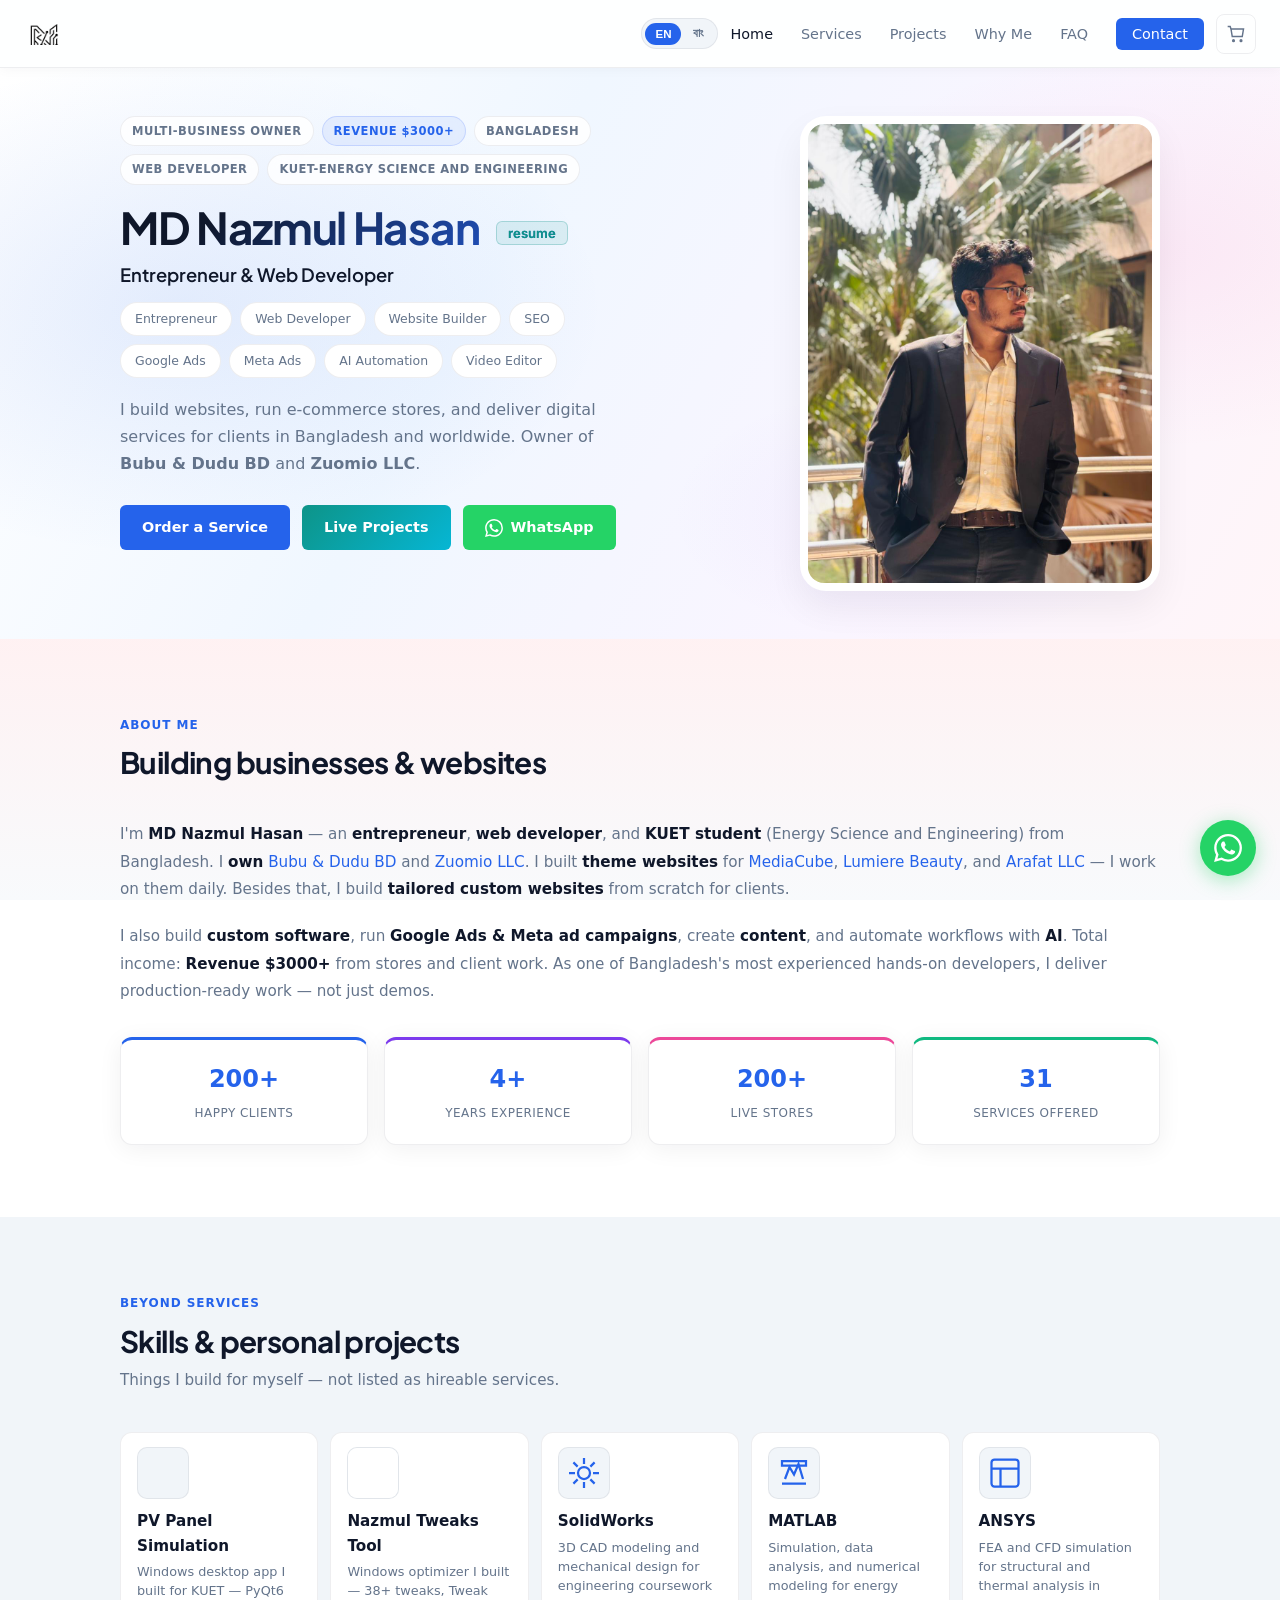
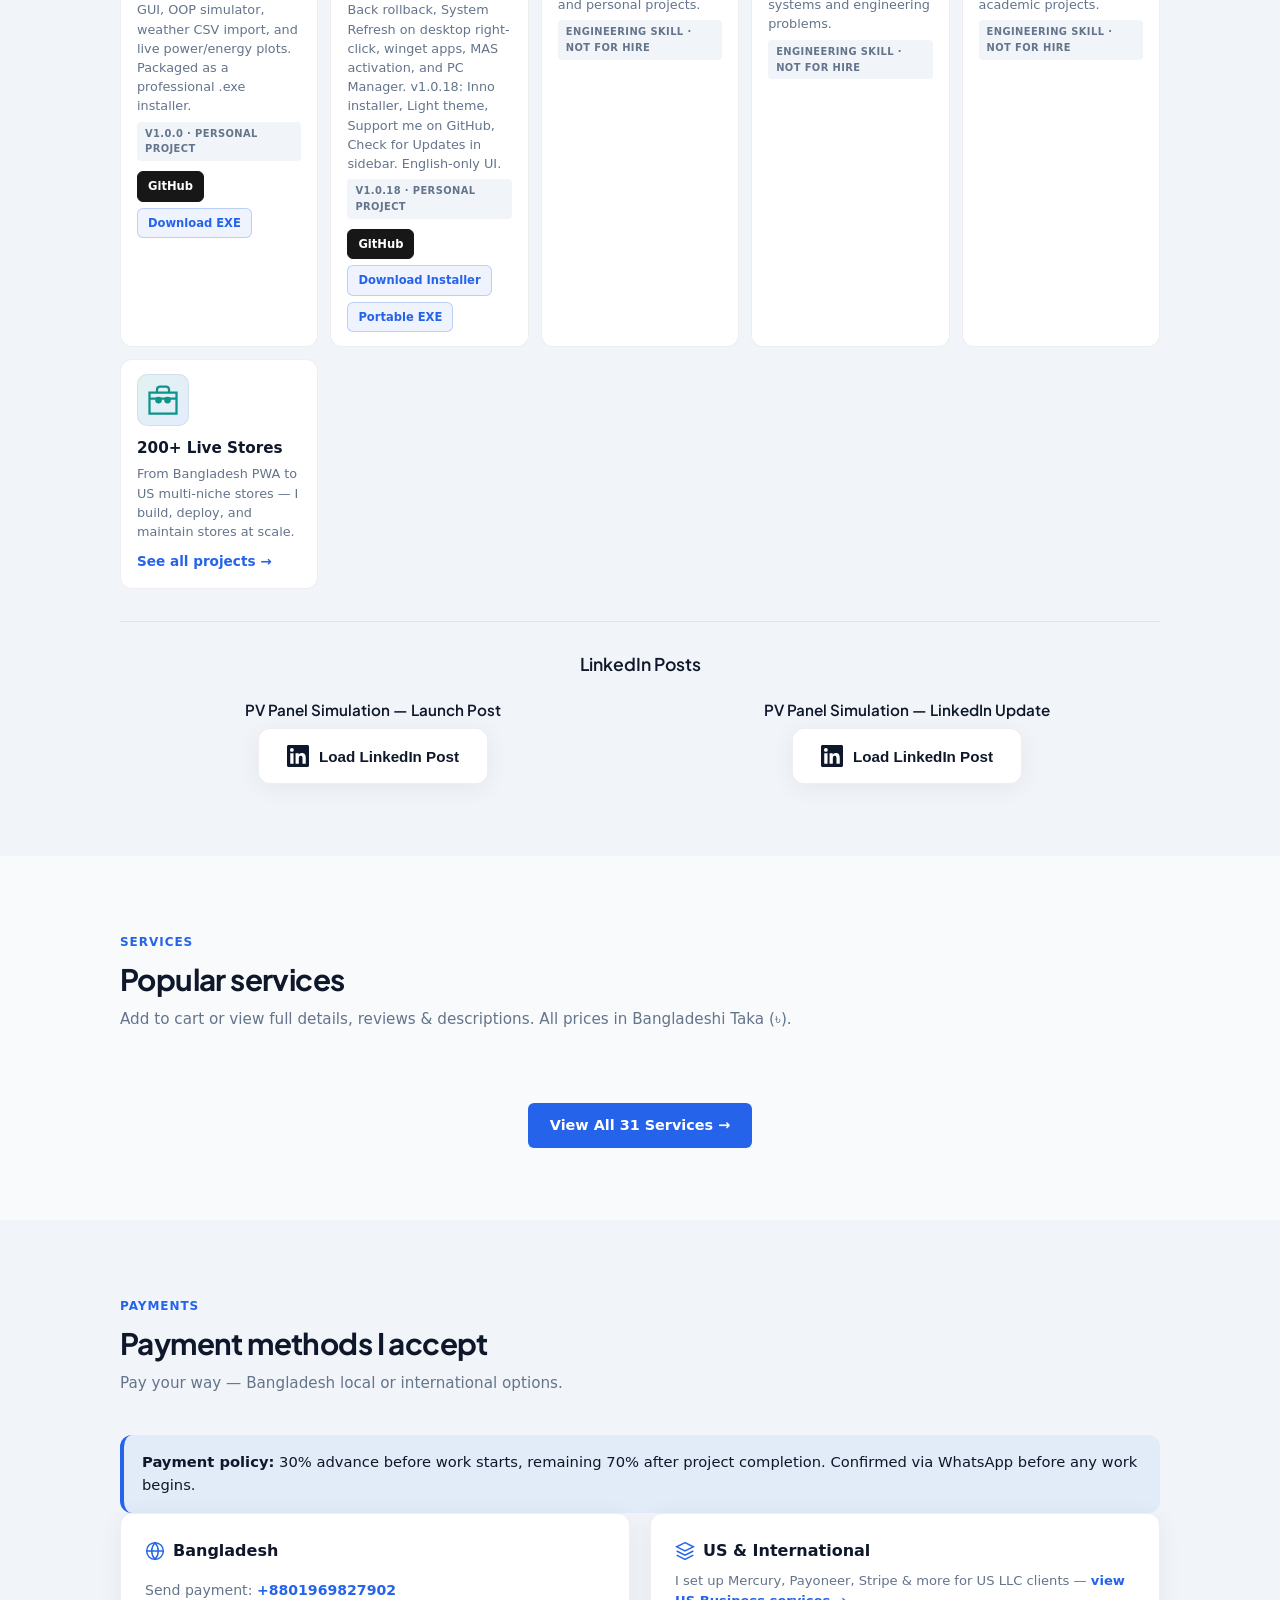
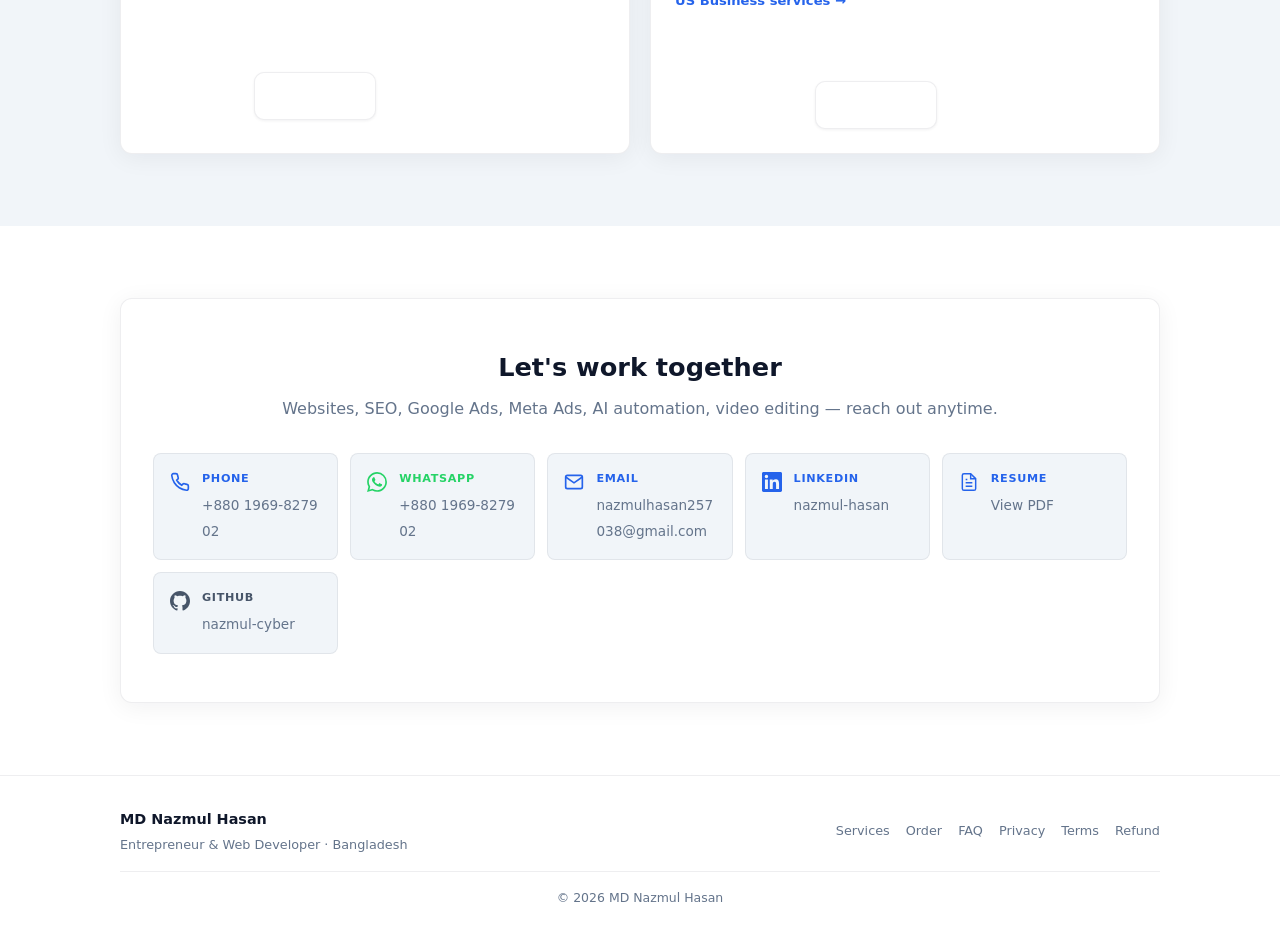
==== commit 675c5446: "Make site nav sticky on all pages and fix section spacing" ====
--- a/index.html
+++ b/index.html
@@ -23,7 +23,7 @@
   <script src="js/social-meta.js" defer></script>
   <script src="js/perf.js" defer></script>
   <meta name="author" content="MD Nazmul Hasan" />
-  <link rel="stylesheet" href="styles.min.css?v=perf53" />
+  <link rel="stylesheet" href="styles.min.css?v=perf58" />
 </head>
 <body>
   <nav class="nav" id="site-nav"></nav>
--- a/styles.min.css
+++ b/styles.min.css
@@ -1 +1 @@
-*,*::before,*::after{box-sizing:border-box;margin:0;padding:0;}:root{--bg:#f8fafc;--bg-card:#ffffff;--bg-soft:#f1f5f9;--text:#0f172a;--text-muted:#64748b;--accent:#2563eb;--accent-2:#7c3aed;--accent-3:#ec4899;--accent-glow:rgba(37,99,235,0.12);--accent-soft:rgba(37,99,235,0.08);--border:rgba(15,23,42,0.07);--shadow:0 4px 24px rgba(15,23,42,0.06);--shadow-lg:0 12px 40px rgba(15,23,42,0.1);--whatsapp:#25d366;--font:'Inter',system-ui,-apple-system,sans-serif;--font-display:'Plus Jakarta Sans',var(--font);--nav-h:68px;--radius:12px;}img,iframe,video{content-visibility:auto;}body{background:linear-gradient(180deg,#f0f9ff 0%,#faf5ff 35%,#fff1f2 70%,#f8fafc 100%);background-attachment:fixed;}html{scroll-behavior:auto;scroll-padding-top:var(--nav-h);}html:focus-within{scroll-behavior:smooth;}body{font-family:system-ui,-apple-system,'Segoe UI',Roboto,'Helvetica Neue',Arial,var(--font),sans-serif;color:var(--text);line-height:1.6;font-size:16px;-webkit-font-smoothing:antialiased;overflow-x:hidden;}.container{max-width:1080px;margin:0 auto;padding:0 20px;}.nav{position:fixed;top:0;left:0;right:0;height:var(--nav-h);display:flex;align-items:center;gap:12px;padding:0 24px;background:rgba(255,255,255,0.92);backdrop-filter:blur(12px);border-bottom:1px solid var(--border);box-shadow:0 1px 12px rgba(15,23,42,0.04);z-index:100;}.nav-logo{font-weight:600;font-size:0.95rem;color:var(--text);text-decoration:none;display:flex;align-items:center;gap:10px;flex:1;min-width:0;}.nav-logo-mark{height:40px;width:40px;max-width:40px;flex-shrink:0;object-fit:contain;display:block;}.nav-logo-text{display:flex;flex-direction:column;min-width:0;}.nav-logo-name{font-family:var(--font-display);font-size:0.88rem;font-weight:600;white-space:nowrap;overflow:hidden;text-overflow:ellipsis;}.nav-logo-sub{font-size:0.65rem;color:var(--text-muted);letter-spacing:0.02em;}.lang-toggle{display:flex;align-items:center;gap:2px;margin-left:12px;flex-shrink:0;background:var(--bg-soft);border:1px solid var(--border);border-radius:999px;padding:3px;}.lang-toggle-btn{border:none;background:transparent;font-size:0.72rem;font-weight:600;padding:5px 10px;border-radius:999px;cursor:pointer;color:var(--text-muted);transition:background 0.2s,color 0.2s;}.lang-toggle-btn.active{background:var(--accent);color:#fff;}.lang-bn body,.lang-bn .hero__bio,.lang-bn .about-grid p,.lang-bn .section-desc{font-family:'Inter','Noto Sans Bengali',system-ui,sans-serif;}.hero__badge--expert{background:linear-gradient(135deg,#1e40af,#3b82f6);color:#fff;border:none;}.payment-policy-note{margin-top:20px;padding:16px 18px;background:rgba(37,99,235,0.07);border-radius:var(--radius);border-left:4px solid var(--accent);font-size:0.92rem;line-height:1.55;color:var(--text);}.nav-cart{position:relative;display:flex;align-items:center;justify-content:center;width:40px;height:40px;color:var(--text-muted);text-decoration:none;border:1px solid var(--border);border-radius:8px;flex-shrink:0;transition:border-color 0.2s,color 0.2s;}@media (min-width:641px){.nav-cart{order:3;}.nav-links{order:2;}.nav-toggle{order:4;}}.nav-cart:hover{border-color:var(--accent);color:var(--accent);}.nav-cart svg{width:20px;height:20px;}.nav-cart-badge{position:absolute;top:-6px;right:-6px;min-width:18px;height:18px;background:var(--accent);color:#fff;font-size:0.65rem;font-weight:700;border-radius:9px;display:flex;align-items:center;justify-content:center;padding:0 4px;}.nav-links a.active{color:var(--text);}.nav-links{display:flex;align-items:center;gap:28px;list-style:none;margin-left:auto;}.nav-links a{color:var(--text-muted);text-decoration:none;font-size:0.9rem;font-weight:500;transition:color 0.2s;}.nav-links a:hover{color:var(--text);}.nav-cta{background:var(--accent) !important;color:#fff !important;padding:8px 16px;border-radius:6px;}.nav-toggle{display:none;flex-direction:column;gap:5px;background:none;border:none;cursor:pointer;}.nav-toggle span{width:22px;height:2px;background:var(--text);}.hero{position:relative;overflow:visible;padding:var(--nav-h) 0 48px;background:linear-gradient(118deg,#ffffff 0%,#f0f7ff 38%,#faf5ff 72%,#fff5f8 100%);}.hero__backdrop{position:absolute;inset:0;z-index:0;pointer-events:none;background:radial-gradient(ellipse 52% 68% at 14% 42%,rgba(37,99,235,0.1) 0%,transparent 64%),radial-gradient(ellipse 48% 60% at 90% 32%,rgba(236,72,153,0.08) 0%,transparent 58%),radial-gradient(ellipse 36% 42% at 72% 78%,rgba(124,58,237,0.05) 0%,transparent 55%);}.hero__layout{position:relative;z-index:1;display:grid;grid-template-columns:minmax(0,1.1fr) minmax(0,0.9fr);gap:40px;align-items:start;}.hero__copy{position:relative;z-index:2;padding:0;}.hero__badges{display:flex;flex-wrap:wrap;gap:8px;margin-bottom:18px;}.hero__badge{font-size:0.72rem;font-weight:600;letter-spacing:0.04em;text-transform:uppercase;color:var(--text-muted);background:rgba(255,255,255,0.82);border:1px solid var(--border);padding:5px 11px;border-radius:20px;backdrop-filter:blur(6px);}.hero__badge--accent{color:var(--accent);background:var(--accent-soft);border-color:rgba(91,130,255,0.22);}.hero__title{font-family:var(--font-display);font-size:clamp(2.1rem,4.2vw,2.75rem);font-weight:700;line-height:1.12;margin-bottom:10px;letter-spacing:-0.03em;background:linear-gradient(135deg,#0f172a 18%,#2563eb 88%);-webkit-background-clip:text;-webkit-text-fill-color:transparent;background-clip:text;}.hero__resume{display:inline-block;font-family:var(--font);font-size:0.82rem;font-weight:600;letter-spacing:0;vertical-align:middle;margin-left:10px;padding:4px 11px;border-radius:6px;text-decoration:none;color:#0d9488 !important;-webkit-text-fill-color:#0d9488;background:rgba(13,148,136,0.1);border:1px solid rgba(13,148,136,0.25);transition:background 0.2s,border-color 0.2s,color 0.2s;}.hero__resume:hover{background:rgba(13,148,136,0.16);border-color:rgba(13,148,136,0.45);color:#0f766e !important;-webkit-text-fill-color:#0f766e;}.hero__tagline{font-family:var(--font-display);font-size:1.15rem;font-weight:600;color:var(--text);margin-bottom:14px;line-height:1.4;}.skill-pills{display:flex;flex-wrap:wrap;gap:8px;margin-bottom:18px;}.pill{font-size:0.78rem;font-weight:500;color:var(--text-muted);background:var(--bg-card);border:1px solid var(--border);padding:6px 14px;border-radius:20px;transition:border-color 0.2s,color 0.2s;}.pill:hover{border-color:rgba(91,130,255,0.35);color:var(--text);}.hero__bio{font-size:1rem;color:var(--text-muted);max-width:500px;margin-bottom:28px;line-height:1.7;}.hero__actions{display:flex;gap:12px;flex-wrap:wrap;}.btn{display:inline-flex;align-items:center;padding:11px 22px;border-radius:6px;font-weight:600;font-size:0.9rem;text-decoration:none;transition:all 0.2s;}.btn-primary{background:var(--accent);color:#fff;}.btn-primary:hover{background:#3d6ae8;transform:translateY(-1px);}.btn-outline{border:1px solid var(--border);color:var(--text);}.btn-outline:hover{border-color:var(--accent);color:var(--accent);}.btn-whatsapp{background:var(--whatsapp);color:#fff;gap:8px;}.btn-whatsapp svg{width:18px;height:18px;}.btn-whatsapp:hover{background:#1ebe57;transform:translateY(-1px);}.btn-projects{background:linear-gradient(135deg,#0d9488 0%,#06b6d4 100%);color:#fff;border:none;}.btn-projects:hover{background:linear-gradient(135deg,#0f766e 0%,#0891b2 100%);transform:translateY(-1px);}.btn-sm{padding:8px 14px;font-size:0.8rem;}.btn-block{width:100%;justify-content:center;}.btn-about{background:#fff;color:#6d28d9;border:1.5px solid #c4b5fd;}.btn-about:hover{background:#f5f3ff;border-color:#8b5cf6;color:#5b21b6;}.btn-cart{background:linear-gradient(135deg,#059669 0%,#10b981 100%);color:#fff;border:none;box-shadow:0 2px 8px rgba(16,185,129,0.25);}.btn-cart:hover,.btn-cart.added{background:linear-gradient(135deg,#047857 0%,#059669 100%);color:#fff;transform:translateY(-1px);}.btn-ghost{background:transparent;color:var(--text-muted);border:none;}.btn-ghost:hover{color:var(--text);}.text-link{color:var(--accent);text-decoration:none;font-weight:500;}.text-link:hover{text-decoration:underline;}.hero__media{display:flex;justify-content:flex-end;align-items:flex-start;position:relative;z-index:1;}.hero__card{position:relative;width:100%;max-width:340px;margin-left:auto;padding:6px;border-radius:24px;background:#ffffff;border:none;box-shadow:0 16px 36px rgba(15,23,42,0.06);}.hero__frame{width:100%;aspect-ratio:3 / 4;border-radius:14px;overflow:hidden;display:flex;align-items:center;justify-content:center;background:#f8fafc;}.hero__img{display:block;width:100%;height:100%;object-fit:contain;object-position:center center;content-visibility:visible;}.hire-card,.hire-card-thumb,.hire-card-thumb img{content-visibility:visible;}.skill-app-logo,.project-app-logo{object-fit:contain !important;background:#fff;padding:4px;}@media (min-width:769px){.hero__bio{max-width:520px;}.hero__card{max-width:360px;padding:8px;border-radius:26px;}.hero__frame{border-radius:16px;}}.section{padding:72px 0;overflow:visible;}.section.about{overflow:visible;}.section-head{margin-bottom:40px;}.tag{display:inline-block;font-size:0.75rem;font-weight:600;letter-spacing:0.08em;text-transform:uppercase;color:var(--accent);margin-bottom:8px;}.section-head h2{font-family:var(--font-display);font-size:1.85rem;font-weight:700;line-height:1.3;letter-spacing:-0.02em;}.section-desc{color:var(--text-muted);margin-top:8px;font-size:0.95rem;}.about-grid{display:flex;flex-direction:column;gap:20px;margin-bottom:32px;overflow:visible;}.about-grid p{color:var(--text-muted);font-size:0.95rem;line-height:1.8;overflow:visible;max-width:100%;}.lang-bn .about-grid p{line-height:1.9;word-break:normal;overflow-wrap:anywhere;}.about-grid strong{color:var(--text);}.stats{display:grid;grid-template-columns:repeat(4,1fr);gap:16px;}.stat-card{background:var(--bg-card);border:1px solid var(--border);border-radius:var(--radius);padding:20px;text-align:center;box-shadow:var(--shadow);transition:border-color 0.2s,transform 0.2s,box-shadow 0.2s;}.stat-card:nth-child(1){border-top:3px solid #2563eb;}.stat-card:nth-child(2){border-top:3px solid #7c3aed;}.stat-card:nth-child(3){border-top:3px solid #ec4899;}.stat-card:nth-child(4){border-top:3px solid #10b981;}.stat-card:hover{border-color:rgba(91,130,255,0.25);transform:translateY(-2px);}.stat-num{display:block;font-size:1.5rem;font-weight:700;color:var(--accent);}.stat-label{font-size:0.75rem;color:var(--text-muted);text-transform:uppercase;letter-spacing:0.04em;}.services{background:var(--bg-soft);}.services-grid{display:grid;grid-template-columns:repeat(2,1fr);gap:20px;}.services-grid--3{grid-template-columns:repeat(3,1fr);}.service-card{background:var(--bg-card);border:1px solid var(--border);border-radius:var(--radius);padding:28px;transition:border-color 0.2s,transform 0.2s;}.service-card:hover{border-color:rgba(79,124,255,0.35);transform:translateY(-2px);}.service-icon{width:44px;height:44px;display:flex;align-items:center;justify-content:center;background:var(--accent-soft);border-radius:10px;margin-bottom:14px;color:var(--accent);}.service-icon svg{width:22px;height:22px;}.service-card h3{font-size:1.1rem;font-weight:600;margin-bottom:8px;}.service-card>p{color:var(--text-muted);font-size:0.9rem;margin-bottom:16px;}.service-card ul{list-style:none;display:flex;flex-direction:column;gap:8px;}.service-card li{font-size:0.85rem;color:var(--text-muted);padding-left:16px;position:relative;}.service-card li::before{content:'';position:absolute;left:0;top:8px;width:5px;height:5px;border-radius:50%;background:var(--accent);}.hire{background:var(--bg);}.hire-grid{display:grid;grid-template-columns:repeat(3,1fr);gap:20px;}.service-sections{display:flex;flex-direction:column;gap:48px;}.service-section{padding-bottom:8px;}.service-section-head{display:flex;flex-wrap:wrap;align-items:baseline;gap:10px 14px;margin-bottom:18px;padding-bottom:12px;border-bottom:1px solid var(--border);}.service-section-tag{display:inline-block;font-size:0.68rem;font-weight:700;letter-spacing:0.08em;text-transform:uppercase;color:var(--accent);background:var(--accent-soft);padding:4px 10px;border-radius:20px;}.service-section-head h2{font-size:1.3rem;font-weight:700;margin:0;flex:1;min-width:160px;}.service-section-count{font-size:0.78rem;color:var(--text-muted);font-weight:500;}.service-repos{margin-top:40px;padding:24px 28px;background:var(--bg-card);border:1px solid var(--border);border-radius:var(--radius);box-shadow:var(--shadow);}.service-repos h2{display:flex;align-items:center;gap:10px;font-size:1.05rem;font-weight:700;margin-bottom:14px;padding-bottom:12px;border-bottom:1px solid var(--border);}.service-repos-icon{width:18px;height:18px;color:var(--text-muted);flex-shrink:0;}.service-repos-list{list-style:disc;padding-left:1.35rem;display:flex;flex-direction:column;gap:8px;}.service-repos-list a{color:var(--accent);text-decoration:none;font-size:0.92rem;font-weight:500;}.service-repos-list a:hover{text-decoration:underline;}.service-repos-desc{font-size:0.88rem;color:var(--text-muted);margin-bottom:14px;}.service-repos-list li{display:flex;flex-wrap:wrap;align-items:baseline;gap:8px;}.service-repos-repo{font-size:0.78rem;color:var(--text-muted);font-family:ui-monospace,'Cascadia Code',monospace;}.hire-card-github,.service-github-meta{font-size:0.75rem;color:var(--text-muted);margin-bottom:8px;}.service-github-link{color:var(--accent);text-decoration:none;font-weight:600;font-family:ui-monospace,'Cascadia Code',monospace;}.service-github-link:hover{text-decoration:underline;}.hire-grid--page{display:grid;grid-template-columns:repeat(3,1fr);gap:20px;}.services-page-section{background:var(--bg);}.hire-card{background:var(--bg-card);border:1px solid var(--border);border-radius:var(--radius);padding:0;display:flex;flex-direction:column;overflow:hidden;box-shadow:var(--shadow);transition:border-color 0.2s,transform 0.2s,box-shadow 0.2s;}.hire-card .hire-card-footer{padding:16px 20px 20px;margin-top:auto;}.hire-card--link{text-decoration:none;color:inherit;cursor:pointer;}.hire-card:hover,.hire-card--link:hover{border-color:rgba(37,99,235,0.35);transform:translateY(-3px);box-shadow:var(--shadow-lg);}.hire-card-icon{display:flex;align-items:center;justify-content:center;height:120px;background:linear-gradient(135deg,var(--bg-soft) 0%,rgba(79,124,255,0.08) 100%);border-bottom:1px solid var(--border);color:var(--accent);}.hire-card-icon svg{width:48px;height:48px;}.hire-card h3{font-size:1.05rem;font-weight:600;padding:18px 20px 0;margin-bottom:8px;}.hire-card-provider{font-size:0.8rem;color:var(--accent);padding:0 20px 6px;}.hire-card-desc{font-size:0.88rem;color:var(--text-muted);line-height:1.55;padding:0 20px 8px;flex:0 1 auto;display:-webkit-box;-webkit-line-clamp:3;-webkit-box-orient:vertical;overflow:hidden;}.service-provider{font-size:0.95rem;color:var(--accent);margin-bottom:10px;}.hire-card-footer{display:flex;flex-direction:column;gap:12px;padding:18px 20px 20px;margin-top:auto;}.hire-price{font-size:0.85rem;color:var(--text-muted);}.hire-price strong{font-size:1.35rem;font-weight:700;color:var(--text);}.btn-hire{display:inline-flex;align-items:center;justify-content:center;gap:8px;width:100%;padding:11px 16px;background:#25d366;color:#fff;font-size:0.88rem;font-weight:600;text-decoration:none;border-radius:6px;transition:background 0.2s,transform 0.2s;}.btn-hire svg{width:18px;height:18px;flex-shrink:0;}.btn-hire:hover{background:#1ebe57;transform:translateY(-1px);}.ventures-grid{display:grid;grid-template-columns:repeat(3,1fr);gap:20px;}.venture-card{background:var(--bg-card);border:1px solid var(--border);border-radius:var(--radius);padding:24px;}.venture-card h3{font-size:1.05rem;font-weight:600;margin-bottom:6px;}.venture-tag{display:inline-block;font-size:0.7rem;font-weight:600;color:var(--accent);background:var(--accent-soft);padding:3px 8px;border-radius:4px;margin-bottom:12px;}.venture-card p{font-size:0.88rem;color:var(--text-muted);line-height:1.65;}.venture-card a{color:var(--accent);text-decoration:none;}.venture-card a:hover{text-decoration:underline;}.projects-grid{display:grid;grid-template-columns:repeat(2,1fr);gap:20px;}.project-card{background:var(--bg-card);border:1px solid var(--border);border-radius:var(--radius);padding:24px;text-decoration:none;color:inherit;box-shadow:var(--shadow);transition:border-color 0.2s,transform 0.2s,box-shadow 0.2s;display:block;}.project-card:hover{border-color:rgba(37,99,235,0.35);transform:translateY(-2px);box-shadow:var(--shadow-lg);}.project-owner{display:inline-block;font-size:0.72rem;font-weight:700;text-transform:uppercase;letter-spacing:0.06em;color:#0d9488;background:rgba(13,148,136,0.1);padding:4px 10px;border-radius:20px;margin-bottom:8px;}.project-card-icon{width:44px;height:44px;border-radius:10px;background:var(--accent-soft);color:var(--accent);display:flex;align-items:center;justify-content:center;margin-bottom:12px;}.project-card-icon svg{width:22px;height:22px;}.project-top{display:inline-block;font-size:0.68rem;font-weight:700;text-transform:uppercase;letter-spacing:0.06em;padding:4px 8px;border-radius:4px;margin-bottom:12px;}.project-top--us{background:#1e3a5f;color:#fff;}.project-top--teal{background:linear-gradient(135deg,#0d9488,#06b6d4);color:#fff;}.project-top--pink{background:#f472b6;color:#fff;}.project-top--gold{background:#c9a962;color:#1a1200;}.project-top--rose{background:linear-gradient(135deg,#e11d48,#f43f5e);color:#fff;}.project-top--store{background:#e91e63;color:#fff;}.project-top--theme{background:#4f46e5;color:#fff;margin-right:6px;}.project-top--premium{background:linear-gradient(135deg,#b45309,#f59e0b);color:#1a1200;margin-right:6px;}.project-badge-premium{display:inline-flex;align-items:center;gap:4px;font-size:0.72rem;font-weight:700;letter-spacing:0.04em;text-transform:uppercase;padding:6px 12px;border-radius:6px;margin-bottom:10px;background:linear-gradient(135deg,#b45309 0%,#f59e0b 50%,#d97706 100%);color:#1a1200;box-shadow:0 2px 8px rgba(180,83,9,0.25);}.project-card--static{cursor:default;}.project-card--static:hover{transform:none;}.project-visit-btn{margin-top:12px;width:100%;justify-content:center;}.project-categories{display:grid;grid-template-columns:repeat(4,1fr);gap:8px;margin:14px 0 4px;}.project-category{border-radius:8px;overflow:hidden;border:1px solid var(--border);background:var(--bg-soft);}.project-category img{width:100%;aspect-ratio:16 / 10;object-fit:cover;display:block;}.project-category span{display:block;font-size:0.62rem;font-weight:600;padding:4px 6px;text-align:center;color:var(--text-muted);line-height:1.2;}.zuomio-detail{margin-top:28px;padding:28px;background:var(--bg-card);border:1px solid var(--border);border-radius:var(--radius);box-shadow:var(--shadow);}.zuomio-detail h2{font-size:1.35rem;margin-bottom:8px;}.zuomio-detail-lead{color:var(--text-muted);margin-bottom:18px;line-height:1.65;}.zuomio-detail-grid{display:grid;grid-template-columns:repeat(4,1fr);gap:12px;margin-bottom:18px;}.zuomio-detail-grid .project-category span{font-size:0.72rem;}.zuomio-detail-actions{display:flex;flex-wrap:wrap;gap:10px;}.project-card h3{font-size:1.05rem;font-weight:600;margin-bottom:8px;}.project-card p{font-size:0.88rem;color:var(--text-muted);line-height:1.6;}.project-link{display:inline-block;margin-top:12px;font-size:0.85rem;font-weight:600;color:var(--accent);}.project-thumb-wrap{height:140px;overflow:hidden;border-radius:6px;margin-bottom:12px;}.project-thumb-wrap img{width:100%;height:100%;object-fit:cover;}.why-hire{background:var(--bg-soft);}.blog-card{display:grid;grid-template-columns:0.95fr 1.05fr;gap:0;background:var(--bg-card);border:1px solid var(--border);border-radius:16px;overflow:hidden;}.blog-image{position:relative;min-height:320px;}.blog-image img{width:100%;height:100%;object-fit:cover;display:block;}.blog-image-badge{position:absolute;bottom:16px;left:16px;font-size:0.72rem;font-weight:700;text-transform:uppercase;letter-spacing:0.06em;color:#fff;background:rgba(91,130,255,0.9);backdrop-filter:blur(8px);padding:6px 12px;border-radius:6px;}.blog-content{padding:36px 32px;display:flex;flex-direction:column;gap:14px;}.blog-meta{font-size:0.78rem;font-weight:500;color:var(--accent);text-transform:uppercase;letter-spacing:0.04em;}.blog-content h3{font-family:var(--font-display);font-size:1.35rem;font-weight:700;line-height:1.35;letter-spacing:-0.02em;}.blog-content>p{font-size:0.92rem;color:var(--text-muted);line-height:1.75;}.blog-content strong{color:var(--text);}.blog-highlights{list-style:none;display:flex;flex-direction:column;gap:12px;margin:4px 0 8px;}.blog-highlights li{padding:12px 14px;background:var(--bg-soft);border:1px solid var(--border);border-radius:8px;}.blog-highlights strong{display:block;font-size:0.88rem;margin-bottom:2px;}.blog-highlights span{font-size:0.82rem;color:var(--text-muted);line-height:1.5;}.blog-content .btn-primary{align-self:flex-start;margin-top:4px;}.faq{background:var(--bg);}.faq-list{display:flex;flex-direction:column;gap:10px;max-width:760px;}.faq-item{background:var(--bg-card);border:1px solid var(--border);border-radius:var(--radius);overflow:hidden;transition:border-color 0.2s;}.faq-item[open]{border-color:rgba(91,130,255,0.3);}.faq-item summary{padding:18px 22px;font-family:var(--font-display);font-size:0.95rem;font-weight:600;cursor:pointer;list-style:none;display:flex;align-items:center;justify-content:space-between;gap:12px;transition:color 0.2s;}.faq-item summary::-webkit-details-marker{display:none;}.faq-item summary::after{content:'+';font-size:1.2rem;font-weight:400;color:var(--accent);flex-shrink:0;transition:transform 0.2s;}.faq-item[open] summary::after{content:'−';}.faq-item summary:hover{color:var(--accent);}.faq-item p{padding:0 22px 18px;font-size:0.9rem;color:var(--text-muted);line-height:1.7;}.faq-item a{color:var(--accent);text-decoration:none;}.faq-item a:hover{text-decoration:underline;}.contact-box{background:var(--bg-card);border:1px solid var(--border);border-radius:12px;padding:48px 32px;text-align:center;box-shadow:var(--shadow);}.contact-box h2{font-size:1.6rem;font-weight:700;margin-bottom:8px;}.contact-box>p{color:var(--text-muted);margin-bottom:32px;}.contact-grid{display:grid;grid-template-columns:repeat(auto-fit,minmax(180px,1fr));gap:12px;text-align:left;}.contact-item{display:flex;align-items:flex-start;gap:12px;background:var(--bg-soft);border:1px solid var(--border);border-radius:8px;padding:16px;text-decoration:none;color:var(--text);transition:border-color 0.2s;}.contact-item:hover{border-color:var(--accent);}.contact-item--whatsapp:hover{border-color:var(--whatsapp);}.contact-item--whatsapp .contact-label{color:var(--whatsapp);}.contact-item--whatsapp .contact-icon{color:var(--whatsapp);}.contact-item--github:hover{border-color:#475569;}.contact-item--github .contact-label{color:#475569;}.contact-item--github .contact-icon{color:#475569;}.contact-item--resume:hover{border-color:#3b82f6;}.contact-item--resume .contact-label{color:#2563eb;}.contact-item--resume .contact-icon{color:#2563eb;}.contact-icon{width:20px;height:20px;flex-shrink:0;color:var(--accent);margin-top:2px;}.contact-label{display:block;font-size:0.7rem;font-weight:600;text-transform:uppercase;letter-spacing:0.06em;color:var(--accent);margin-bottom:4px;}.contact-item span:last-child{font-size:0.85rem;color:var(--text-muted);word-break:break-all;}.ventures-grid{grid-template-columns:repeat(auto-fit,minmax(200px,1fr));}.page-hero{padding:calc(var(--nav-h)+40px) 0 32px;background:linear-gradient(180deg,#ffffff 0%,var(--bg) 100%);}.page-hero--compact{padding-bottom:20px;}.page-hero h1{font-family:var(--font-display);font-size:2rem;font-weight:700;margin:8px 0;}.page-hero p{color:var(--text-muted);font-size:0.95rem;}.page-pad{padding:calc(var(--nav-h)+40px) 0 60px;}.skills-showcase{background:var(--bg-soft);}.skills-grid{display:grid;grid-template-columns:repeat(5,minmax(0,1fr));gap:12px;}.skill-showcase-card{display:flex;flex-direction:column;gap:10px;background:var(--bg-card);border:1px solid var(--border);border-radius:var(--radius);padding:14px 16px;min-width:0;align-items:flex-start;}.skill-showcase-icon{width:52px;height:52px;flex-shrink:0;border-radius:10px;overflow:hidden;background:var(--bg-soft);border:1px solid var(--border);}.skill-showcase-icon img{width:100%;height:100%;object-fit:cover;}.skill-showcase-icon--svg{display:flex;align-items:center;justify-content:center;color:var(--accent);}.skill-showcase-icon--svg svg{width:36px;height:36px;}.linkedin-embed-section{margin-top:32px;padding-top:28px;border-top:1px solid var(--border);text-align:center;}.linkedin-embed-title{font-family:var(--font-display);font-size:1.1rem;font-weight:600;color:var(--text);margin-bottom:20px;}.linkedin-embed-grid{display:grid;grid-template-columns:repeat(2,minmax(0,1fr));gap:28px;align-items:start;text-align:center;}.linkedin-embed-item{min-width:0;}.linkedin-embed-subtitle{font-family:var(--font-display);font-size:0.95rem;font-weight:600;color:var(--text);margin-bottom:6px;}.linkedin-embed-desc{font-size:0.85rem;color:var(--text-muted);margin-bottom:16px;}.linkedin-embed-wrap{display:flex;justify-content:center;margin:0 auto;max-width:504px;}.linkedin-embed-wrap iframe{width:100%;max-width:504px;min-height:500px;border:1px solid var(--border);border-radius:12px;background:#fff;box-shadow:var(--shadow);}.linkedin-load-btn{display:inline-flex;align-items:center;gap:10px;padding:16px 28px;border:1px solid var(--border);border-radius:12px;background:var(--bg-card);color:var(--text);font-size:0.95rem;font-weight:600;cursor:pointer;box-shadow:var(--shadow);transition:border-color 0.2s,transform 0.2s;}.linkedin-load-btn:hover{border-color:rgba(37,99,235,0.35);transform:translateY(-1px);}.hire-card-thumb picture,.hire-card-thumb img{display:block;width:100%;height:100%;object-fit:cover;}.skill-showcase-card h3{font-size:0.95rem;font-weight:600;margin-bottom:4px;}.skill-showcase-card p{font-size:0.8rem;color:var(--text-muted);line-height:1.5;}.skill-showcase-card a:not(.skill-action-btn){color:var(--accent);text-decoration:none;}a.skill-action-btn--github,a.skill-action-btn--github:hover,a.skill-action-btn--github:visited,a.skill-action-btn--github:active,a.btn-github,a.btn-github:hover,a.btn-github:visited,a.btn-github:active{background:#181717 !important;color:#ffffff !important;border-color:#181717 !important;}a.skill-action-btn--github:hover,a.btn-github:hover{background:#333333 !important;border-color:#333333 !important;}.skill-showcase-card--link{text-decoration:none;color:inherit;transition:border-color 0.2s,box-shadow 0.2s,transform 0.2s;}.skill-showcase-card--link:hover{border-color:rgba(37,99,235,0.3);box-shadow:var(--shadow-lg);transform:translateY(-2px);}.skill-showcase-icon--stores{background:linear-gradient(135deg,rgba(13,148,136,0.12),rgba(37,99,235,0.12));color:#0d9488;}.skill-link{display:inline-block;margin-top:10px;font-size:0.85rem;font-weight:600;color:var(--accent);}.skill-actions{display:flex;flex-wrap:wrap;gap:6px;margin-top:10px;}.skill-action-btn{display:inline-flex;align-items:center;justify-content:center;padding:5px 10px;border-radius:6px;font-size:0.72rem;font-weight:600;text-decoration:none;border:1px solid var(--border);transition:background 0.2s,border-color 0.2s,color 0.2s;}.skill-action-btn--github{background:#181717;color:#fff;border-color:#181717;}.skill-action-btn--github:hover{background:#333;border-color:#333;color:#fff;}.skill-action-btn--download{background:rgba(37,99,235,0.08);color:var(--accent);border-color:rgba(37,99,235,0.25);}.skill-action-btn--download:hover{background:rgba(37,99,235,0.14);border-color:rgba(37,99,235,0.4);}.project-card-icon--solar{padding:4px;overflow:hidden;}.project-card-icon--solar img{width:100%;height:100%;object-fit:cover;border-radius:8px;}.project-card-icon img.project-app-logo{object-fit:contain;background:#fff;padding:4px;border-radius:8px;}.project-top--solar{background:linear-gradient(135deg,rgba(245,158,11,0.15),rgba(37,99,235,0.12));color:#b45309;}.project-card-actions{display:flex;flex-wrap:wrap;gap:8px;margin-top:auto;padding-top:12px;}.btn-outline{background:transparent;color:var(--text);border:1px solid var(--border);}.btn-outline:hover{border-color:var(--accent);color:var(--accent);}.btn-github{background:#181717;color:#fff;border:1px solid #181717;}.btn-github:hover{background:#333;border-color:#333;color:#fff;}.skill-badge{display:inline-block;margin-top:6px;font-size:0.62rem;font-weight:600;text-transform:uppercase;letter-spacing:0.04em;color:var(--text-muted);background:var(--bg-soft);padding:4px 8px;border-radius:4px;}.services-preview{background:var(--bg);}.section-cta{text-align:center;margin-top:32px;}.service-page{padding:calc(var(--nav-h)+36px) 0 60px;}.service-page--product .service-product-grid{display:grid;grid-template-columns:minmax(0,1.05fr) minmax(0,0.95fr);gap:36px;align-items:start;margin-bottom:40px;}.service-product-info{padding-top:0;}.service-product-gallery{min-width:0;overflow:visible;}.service-product-gallery .service-hero-image{position:relative;width:100%;aspect-ratio:16 / 9;min-height:200px;border-radius:var(--radius);overflow:hidden;border:1px solid var(--border);box-shadow:var(--shadow-lg);isolation:isolate;contain:layout style paint;}.service-product-gallery .service-hero-image picture{display:block;position:absolute;inset:0;width:100%;height:100%;margin:0;}.service-product-gallery .service-hero-image img{width:100%;height:100%;object-fit:cover;object-position:center;display:block;content-visibility:visible;}.service-provider-card{display:flex;align-items:center;gap:14px;margin-top:16px;padding:14px 16px;background:var(--bg-card);border:1px solid var(--border);border-radius:var(--radius);}.service-provider-card .service-provider-photo-wrap{width:84px;height:84px;border-radius:50%;overflow:hidden;border:3px solid var(--accent);flex-shrink:0;background:var(--bg-card);box-shadow:0 4px 14px rgba(15,23,42,0.08);}.service-provider-photo{width:100%;height:100%;border-radius:50%;object-fit:contain;object-position:center center;background:#f8fafc;}.service-provider-kuet{display:inline-flex;margin-top:4px;margin-bottom:4px;font-size:0.65rem;max-width:100%;white-space:normal;text-align:left;line-height:1.35;}.service-provider-info{min-width:0;}.service-provider-name-row{display:flex;align-items:center;gap:6px;margin-bottom:2px;}.service-provider-name-row strong{font-size:0.95rem;line-height:1.2;}.verified-badge-wrap{flex-shrink:0;display:inline-flex;align-items:center;justify-content:center;line-height:0;margin-top:1px;}.verified-badge{display:block;width:22px;height:22px;object-fit:contain;vertical-align:middle;}.service-provider-card span{display:block;font-size:0.78rem;color:var(--text-muted);}.service-provider-meta{font-size:0.72rem !important;color:var(--accent) !important;margin-top:2px;font-weight:600;}.service-payment-policy{font-size:0.82rem;color:var(--text-muted);margin:0 0 12px;padding:10px 12px;background:rgba(37,99,235,0.06);border-radius:var(--radius-sm);border-left:3px solid var(--accent);}.service-product-info h1{font-family:var(--font-display);font-size:clamp(1.5rem,3vw,2rem);margin-bottom:10px;}.service-stats-row{display:flex;flex-wrap:wrap;align-items:center;gap:8px;margin:16px 0 20px;}.product-pricing-block{margin:18px 0 22px;padding-bottom:20px;border-bottom:1px solid var(--border);}.product-rating-row{display:flex;align-items:center;justify-content:space-between;gap:12px;flex-wrap:wrap;margin-bottom:14px;}.product-rating-left{display:flex;align-items:center;gap:8px;flex-wrap:wrap;}.product-stars{position:relative;display:inline-block;font-size:1.05rem;line-height:1;letter-spacing:2px;}.product-stars-base{color:#e5e7eb;}.product-stars-fill{position:absolute;left:0;top:0;overflow:hidden;color:#facc15;white-space:nowrap;}.product-rating-text{font-size:0.92rem;color:var(--text-muted);}.product-rating-text strong{color:var(--text);font-weight:700;}.product-sold-count{font-size:0.92rem;font-weight:600;color:#16a34a;white-space:nowrap;}.product-price-row{display:flex;align-items:baseline;gap:10px;flex-wrap:wrap;}.product-price-old{font-size:1rem;color:#9ca3af;text-decoration:line-through;}.product-price-sale{font-size:2rem;font-weight:800;color:#ef4444;line-height:1;letter-spacing:-0.02em;}.product-discount-badge{display:inline-flex;align-items:center;padding:4px 10px;border-radius:999px;background:#22c55e;color:#fff;font-size:0.82rem;font-weight:700;line-height:1.2;}.service-buy-card--inline{position:static;margin-top:8px;}.service-details-grid{display:grid;grid-template-columns:1fr 260px;gap:32px;margin-bottom:40px;align-items:start;}.service-trust-panel{display:flex;flex-direction:column;gap:12px;}.trust-stat{background:var(--bg-card);border:1px solid var(--border);border-radius:var(--radius);padding:16px;text-align:center;}.trust-stat strong{display:block;font-size:1.25rem;color:var(--accent);margin-bottom:4px;}.trust-stat span{font-size:0.78rem;color:var(--text-muted);text-transform:uppercase;letter-spacing:0.04em;}.service-related{margin-top:40px;}.service-related h3{font-family:var(--font-display);font-size:1.25rem;margin-bottom:20px;}.hire-grid--compact{grid-template-columns:repeat(4,1fr);}.reviews-social{display:flex;flex-wrap:wrap;align-items:center;gap:8px;}.breadcrumb{font-size:0.85rem;color:var(--text-muted);margin-bottom:24px;}.breadcrumb a{color:var(--accent);text-decoration:none;}.service-layout{display:grid;grid-template-columns:1fr 320px;gap:40px;align-items:start;}.service-page-tag{display:inline-block;font-size:0.72rem;font-weight:600;text-transform:uppercase;letter-spacing:0.06em;color:var(--accent);background:var(--accent-soft);padding:4px 10px;border-radius:4px;margin-bottom:12px;}.service-main h1{font-family:var(--font-display);font-size:2rem;font-weight:700;margin-bottom:16px;}.service-lead{font-size:0.95rem;color:var(--text-muted);line-height:1.75;margin-bottom:24px;}.service-main h3{font-size:1.1rem;font-weight:600;margin-bottom:12px;}.service-includes{list-style:none;display:flex;flex-direction:column;gap:8px;margin-bottom:20px;}.service-includes li{font-size:0.9rem;color:var(--text-muted);padding-left:18px;position:relative;}.service-includes li::before{content:'✓';position:absolute;left:0;color:var(--accent);font-weight:700;}.service-delivery{font-size:0.9rem;color:var(--text-muted);}.service-buy-card{position:sticky;top:calc(var(--nav-h)+20px);background:var(--bg-card);border:1px solid var(--border);border-radius:var(--radius);padding:24px;display:flex;flex-direction:column;gap:12px;}.service-buy-price{font-size:0.9rem;color:var(--text-muted);}.service-buy-price strong{font-size:2rem;color:var(--text);}.service-buy-note{font-size:0.8rem;color:var(--text-muted);line-height:1.5;}.service-reviews{margin-top:48px;padding-top:40px;border-top:1px solid var(--border);}.reviews-header{margin-bottom:24px;}.reviews-header h3{font-family:var(--font-display);font-size:1.35rem;margin-bottom:6px;}.reviews-social{font-size:0.88rem;color:var(--accent);font-weight:500;}.reviews-grid{display:grid;grid-template-columns:repeat(2,1fr);gap:14px;}.reviews-social .review-stars{color:#fbbf24;margin-right:6px;}.review-card{background:var(--bg-card);border:1px solid var(--border);border-radius:var(--radius);padding:16px;}.review-top{display:flex;align-items:center;gap:10px;margin-bottom:10px;}.review-avatar{width:36px;height:36px;border-radius:50%;background:var(--accent-soft);color:var(--accent);font-weight:700;font-size:0.85rem;display:flex;align-items:center;justify-content:center;flex-shrink:0;}.review-top strong{display:block;font-size:0.85rem;}.review-loc{font-size:0.72rem;color:var(--text-muted);}.review-stars{margin-left:auto;color:#fbbf24;font-size:0.75rem;letter-spacing:1px;}.review-text{font-size:0.84rem;color:var(--text-muted);line-height:1.6;}.review-verified{display:inline-block;margin-top:8px;font-size:0.68rem;font-weight:600;color:#34d399;text-transform:uppercase;letter-spacing:0.04em;}.hire-card h3 a{color:inherit;text-decoration:none;}.hire-card h3 a:hover{color:var(--accent);}.hire-card-actions{display:flex;flex-direction:row;flex-wrap:wrap;gap:8px;}.hire-card-actions .btn{flex:1 1 calc(50% - 4px);min-width:0;justify-content:center;text-align:center;}.service-tag-pill{font-size:0.72rem;font-weight:700;text-transform:uppercase;letter-spacing:0.06em;color:var(--accent);}.hire-card-link{display:block;text-decoration:none;color:inherit;flex:1;touch-action:manipulation;-webkit-user-drag:none;}.hire-card-thumb{position:relative;aspect-ratio:16 / 9;overflow:hidden;background:var(--bg-soft);}.hire-card-thumb img{width:100%;height:100%;object-fit:cover;transition:transform 0.3s;}.hire-card:hover .hire-card-thumb img{transform:scale(1.04);}.hire-card-thumb .service-tag-pill{position:absolute;top:10px;left:10px;background:rgba(255,255,255,0.95);padding:4px 10px;border-radius:4px;box-shadow:var(--shadow);z-index:2;}.svc-badge{position:absolute;top:10px;right:10px;z-index:2;font-size:0.68rem;font-weight:800;text-transform:uppercase;letter-spacing:0.05em;padding:5px 10px;border-radius:5px;color:#fff;}.svc-badge--popular{background:#ef4444;}.svc-badge--deal{background:#10b981;}.meta-pill{display:inline-flex;align-items:center;padding:3px 10px;border-radius:999px;font-size:0.78rem;font-weight:600;background:var(--bg-soft);color:var(--text-muted);border:1px solid var(--border);}.meta-pill--sold{background:#ecfdf5;color:#047857;border-color:#a7f3d0;}.meta-pill--clients{background:#eff6ff;color:#1d4ed8;border-color:#bfdbfe;}.hire-card-meta{display:flex;flex-wrap:wrap;align-items:center;gap:6px;padding:0 20px 4px;}.hire-card h3{padding:16px 20px 0;}.hire-card-desc{padding:0 20px;}.hire-card-icon{height:80px;}.service-gig-line{font-size:1.05rem;font-weight:500;color:var(--text-muted);margin-bottom:12px;line-height:1.55;overflow-wrap:anywhere;}.lang-bn .service-product-info .service-gig-line,.lang-bn .service-payment-policy,.lang-bn .service-buy-note{line-height:1.65;}.service-rating-row{display:flex;align-items:center;gap:10px;font-size:0.9rem;color:var(--text-muted);margin-bottom:20px;}.service-gig-block{background:var(--bg-soft);border:1px solid var(--border);border-radius:var(--radius);padding:20px;margin-bottom:24px;}.service-gig-block--about{background:linear-gradient(135deg,rgba(37,99,235,0.04) 0%,rgba(255,255,255,0.95) 55%);border:1px solid rgba(37,99,235,0.12);border-left:4px solid var(--accent);box-shadow:0 6px 20px rgba(37,99,235,0.06);}.service-about-heading{display:flex;align-items:center;gap:8px;font-size:1.02rem;margin-bottom:12px;color:var(--text);}.service-about-heading::before{content:'';width:8px;height:8px;border-radius:50%;background:var(--accent);flex-shrink:0;}.lang-bn .service-gig-block--about .service-lead,.lang-bn .service-gig-block--about .service-lead--preview{font-size:0.92rem;line-height:1.75;letter-spacing:0.01em;}.service-gig-block h3{font-size:1rem;margin-bottom:10px;}.service-main--compact .service-gig-block{padding:16px;margin-bottom:16px;}.service-lead--preview{margin-bottom:0;font-size:0.88rem;line-height:1.65;display:-webkit-box;-webkit-line-clamp:3;-webkit-box-orient:vertical;overflow:hidden;}.service-about-collapsible.is-expanded .service-lead--preview{-webkit-line-clamp:unset;display:block;}.service-lead-extra .service-lead{font-size:0.86rem;margin-bottom:0;margin-top:10px;}.service-see-more{margin-top:12px;padding:6px 14px;border:1px solid rgba(37,99,235,0.2);border-radius:999px;background:rgba(37,99,235,0.06);color:var(--accent);font-size:0.82rem;font-weight:600;cursor:pointer;transition:background 0.2s,border-color 0.2s;}.service-see-more:hover{background:rgba(37,99,235,0.12);border-color:rgba(37,99,235,0.35);}.service-see-more.is-open{background:rgba(37,99,235,0.1);}.service-includes--compact{font-size:0.86rem;gap:6px;}.service-includes--compact li{padding:8px 12px;}.service-delivery--compact{font-size:0.84rem;margin-top:12px;}.service-buy-thumb{width:100%;height:120px;object-fit:cover;border-radius:8px;margin-bottom:12px;}.review-nav{display:flex;gap:8px;}.review-nav-btn{width:36px;height:36px;border:1px solid var(--border);background:var(--bg-card);border-radius:50%;font-size:1.2rem;color:var(--accent);cursor:pointer;transition:background 0.2s;}.review-nav-btn:hover{background:var(--accent-soft);}.reviews-header{display:flex;justify-content:space-between;align-items:flex-start;gap:16px;margin-bottom:16px;}.review-carousel{overflow:hidden;border-radius:var(--radius);}.review-carousel-track{display:flex;transition:transform 0.5s ease;}.review-card--slide{width:100%;flex-shrink:0;}.review-dots{display:flex;justify-content:center;gap:6px;margin-top:14px;}.review-dot{width:8px;height:8px;border-radius:50%;border:none;background:var(--border);cursor:pointer;padding:0;transition:background 0.2s,width 0.2s;}.review-dot.active{background:var(--accent);width:24px;border-radius:4px;}.order-empty{text-align:center;padding:48px 20px;}.order-empty h2{margin-bottom:8px;}.order-empty p{color:var(--text-muted);margin-bottom:20px;}.order-layout{display:grid;grid-template-columns:1fr 340px;gap:32px;align-items:start;}.order-items h2{font-family:var(--font-display);font-size:1.35rem;margin-bottom:20px;}.order-item{display:grid;grid-template-columns:72px 1fr auto auto auto;gap:16px;align-items:center;padding:16px;background:var(--bg-card);border:1px solid var(--border);border-radius:var(--radius);margin-bottom:10px;}.order-item-thumb{width:72px;height:48px;object-fit:cover;border-radius:8px;border:1px solid var(--border);}.order-item-info strong{display:block;font-size:0.92rem;}.order-item-info span{font-size:0.8rem;color:var(--text-muted);}.order-item-qty{display:flex;align-items:center;gap:10px;}.qty-btn{width:28px;height:28px;border:1px solid var(--border);background:var(--bg-soft);color:var(--text);border-radius:6px;cursor:pointer;font-size:1rem;}.qty-btn:hover{border-color:var(--accent);}.order-item-total{font-weight:600;min-width:50px;text-align:right;}.order-remove{background:none;border:none;color:var(--text-muted);font-size:1.4rem;cursor:pointer;line-height:1;}.order-remove:hover{color:#f87171;}.order-summary{position:sticky;top:calc(var(--nav-h)+20px);background:var(--bg-card);border:1px solid var(--border);border-radius:var(--radius);padding:24px;}.order-summary h3{font-size:1.1rem;margin-bottom:16px;}.order-summary-row{display:flex;justify-content:space-between;font-size:0.9rem;color:var(--text-muted);margin-bottom:8px;}.order-summary-total{font-size:1rem;color:var(--text);padding-top:12px;border-top:1px solid var(--border);margin-bottom:16px;}.order-note{font-size:0.78rem;color:var(--text-muted);margin-bottom:16px;line-height:1.5;}.policy-page{padding:calc(var(--nav-h)+40px) 0 60px;}.policy-page h1{font-family:var(--font-display);font-size:2rem;margin-bottom:8px;}.policy-updated{font-size:0.85rem;color:var(--text-muted);margin-bottom:32px;}.policy-page h2{font-size:1.15rem;margin:24px 0 10px;}.policy-page p{font-size:0.92rem;color:var(--text-muted);line-height:1.75;max-width:720px;}.policy-page a{color:var(--accent);}.footer{padding:32px 0;border-top:1px solid var(--border);}.footer-grid{display:grid;grid-template-columns:1fr auto;gap:16px;align-items:center;}.footer-brand strong{display:block;font-size:0.9rem;margin-bottom:4px;}.footer-brand p{font-size:0.8rem;color:var(--text-muted);}.footer-links{display:flex;flex-wrap:wrap;gap:16px;}.footer-links a{font-size:0.8rem;color:var(--text-muted);text-decoration:none;}.footer-links a:hover{color:var(--accent);}.footer-copy{grid-column:1 / -1;font-size:0.78rem;color:var(--text-muted);text-align:center;padding-top:16px;border-top:1px solid var(--border);}.payment-section{background:var(--bg-soft);}.payment-grid{display:grid;grid-template-columns:1fr 1fr;gap:20px;}.payment-group{background:var(--bg-card);border:1px solid var(--border);border-radius:var(--radius);padding:24px;box-shadow:var(--shadow);}.payment-group h3{font-size:1rem;font-weight:600;margin-bottom:16px;display:flex;align-items:center;gap:8px;}.payment-group h3 svg{width:20px;height:20px;color:var(--accent);}.payment-group-note{font-size:0.82rem;color:var(--text-muted);margin:-8px 0 14px;line-height:1.5;}.payment-group-note a{color:var(--accent);font-weight:600;text-decoration:none;}.payment-group-note a:hover{text-decoration:underline;}.payment-chips{display:flex;flex-wrap:wrap;gap:10px;}.payment-chip{display:flex;align-items:center;gap:8px;font-size:0.82rem;font-weight:500;color:var(--text);background:var(--bg-soft);border:1px solid var(--border);padding:8px 14px;border-radius:8px;}.payment-chip-icon{width:24px;height:24px;border-radius:6px;display:flex;align-items:center;justify-content:center;font-size:0.65rem;font-weight:800;color:#fff;}.payment-chip-icon--bkash{background:#e2136e;}.payment-chip-icon--nagad{background:#f69220;}.payment-chip-icon--rocket{background:#8b2f8b;}.payment-chip-icon--upay{background:#0066b3;}.payment-chip-icon--bank{background:#334155;}.payment-chip-icon--binance{background:#f0b90b;color:#1e2329;}.payment-chip-icon--redot{background:#ff4d4f;}.payment-chip--logo{padding:0;border:none;background:transparent;line-height:0;}.payment-logo{height:46px;width:auto;max-width:190px;border-radius:8px;flex-shrink:0;display:block;object-fit:contain;object-position:left center;}.payment-logo--square{height:46px;width:46px;max-width:46px;object-fit:contain;}.payment-logo--wide{height:46px;max-width:200px;}.payment-logo--upay{max-height:46px;padding:4px 0;}.payment-logo-wrap--binance{background:transparent;padding:0;border-radius:10px;overflow:hidden;line-height:0;}.payment-logo-wrap--bank{border:1px solid var(--border);border-radius:10px;overflow:hidden;line-height:0;background:#fff;box-shadow:0 1px 3px rgba(15,23,42,0.06);}.payment-logo--binance{height:46px;width:auto;max-width:130px;border-radius:10px;display:block;}.payment-logo--bank{height:46px;width:120px;max-width:120px;object-fit:contain;display:block;}.payment-number{font-size:0.88rem;color:var(--text-muted);margin-bottom:14px;}.payment-number a{color:var(--accent);font-weight:600;text-decoration:none;}.payment-number a:hover{text-decoration:underline;}.cart-toast{position:fixed;bottom:88px;left:50%;transform:translateX(-50%) translateY(12px);background:#0f172a;color:#fff;padding:12px 20px;border-radius:8px;font-size:0.88rem;font-weight:500;z-index:200;opacity:0;pointer-events:none;transition:opacity 0.25s,transform 0.25s;box-shadow:0 8px 24px rgba(15,23,42,0.2);}.cart-toast.visible{opacity:1;transform:translateX(-50%) translateY(0);}.cart-toast--error{background:#dc2626;}.project-card-icon--blue{color:#2563eb;background:rgba(37,99,235,0.1);}.project-top--blue{background:linear-gradient(135deg,#2563eb,#3b82f6);color:#fff;}.project-card-icon--teal{color:#0d9488;background:rgba(13,148,136,0.1);}.project-card-icon--pink{color:#db2777;background:rgba(219,39,119,0.1);}.project-card-icon--gold{color:#b45309;background:rgba(180,83,9,0.1);}.project-card-icon--rose{color:#e11d48;background:rgba(225,29,72,0.1);}.project-card-icon--leather{color:#92400e;background:rgba(146,64,14,0.1);}.reveal{opacity:0;transform:translateY(16px);transition:opacity 0.5s ease,transform 0.5s ease;}.reveal.visible{opacity:1;transform:translateY(0);}.whatsapp-float{position:fixed;bottom:24px;right:24px;width:56px;height:56px;background:var(--whatsapp);color:#fff;border-radius:50%;display:flex;align-items:center;justify-content:center;box-shadow:0 4px 20px rgba(37,211,102,0.4);z-index:90;transition:transform 0.2s,box-shadow 0.2s;text-decoration:none;}.whatsapp-float svg{width:28px;height:28px;}.whatsapp-float:hover{transform:scale(1.08);box-shadow:0 6px 28px rgba(37,211,102,0.5);}@media (max-width:1200px){.skills-grid{grid-template-columns:repeat(3,minmax(0,1fr));}}@media (max-width:900px){.services-grid,.services-grid--3,.hire-grid,.ventures-grid,.stats{grid-template-columns:1fr 1fr;}.skills-grid{grid-template-columns:repeat(2,minmax(0,1fr));}}@media (max-width:768px){:root{--nav-h:60px;}.container{padding:0 16px;}.nav{padding:0 16px;}.nav-logo-sub{display:none;}.hero{padding:var(--nav-h) 0 36px;background:radial-gradient(circle at 50% 8%,rgba(255,255,255,0.85) 0%,transparent 50%),linear-gradient(180deg,#ffffff 0%,#f4f8ff 55%,#faf5ff 100%);}.hero__layout{grid-template-columns:1fr;gap:16px;}.nav-logo{flex:1;min-width:0;max-width:calc(100% - 168px);}.nav-logo-mark{height:36px;width:36px;max-width:36px;}.lang-toggle-btn{padding:4px 8px;font-size:0.65rem;}.hero__backdrop{background:radial-gradient(circle at 50% 12%,rgba(255,255,255,0.7) 0%,transparent 55%),radial-gradient(ellipse 75% 50% at 88% 8%,rgba(236,72,153,0.07) 0%,transparent 55%),radial-gradient(ellipse 70% 48% at 10% 20%,rgba(37,99,235,0.07) 0%,transparent 55%);}.hero__media{order:-1;justify-content:center;margin:0 auto 4px;width:auto;height:auto;flex-shrink:0;}.hero__card{width:min(280px,80vw);max-width:none;margin:0 auto;padding:0;border-radius:50%;aspect-ratio:1;display:flex;align-items:center;justify-content:center;background:#ffffff;border:none;overflow:hidden;box-shadow:0 12px 28px rgba(15,23,42,0.06);}.hero__frame{flex:1;width:100%;height:100%;min-width:0;min-height:0;aspect-ratio:1;border-radius:50%;overflow:hidden;display:flex;align-items:center;justify-content:center;background:#f8fafc;}.hero__img{width:100%;height:100%;max-width:100%;max-height:100%;object-fit:contain;object-position:center center;}.hero__copy{max-width:100%;margin-top:0;padding-top:0;}.hero__badges{gap:6px;margin-bottom:12px;}.hero__title{font-size:1.75rem;line-height:1.3;margin-bottom:8px;}.hero__tagline{font-size:1rem;margin-bottom:12px;}.hero__badge{font-size:0.65rem;padding:4px 8px;}.skill-pills{gap:4px;margin-bottom:12px;}.pill{font-size:0.62rem;padding:3px 8px;border-radius:14px;}.linkedin-embed-grid{grid-template-columns:1fr;gap:32px;}.blog-card{grid-template-columns:1fr;}.blog-image{min-height:200px;max-height:220px;}.blog-content{padding:24px 20px;}.blog-content h3{font-size:1.15rem;}.blog-content .btn-primary{width:100%;justify-content:center;}.whatsapp-float{bottom:16px;right:16px;width:50px;height:50px;}.whatsapp-float svg{width:24px;height:24px;}.hero__bio{font-size:0.9rem;line-height:1.6;margin-bottom:20px;max-width:100%;}.hero__actions{display:grid;grid-template-columns:1fr 1fr;gap:10px;}.hero__actions .btn{justify-content:center;padding:10px 14px;font-size:0.82rem;}.hero__actions .btn-whatsapp{grid-column:1 / -1;}.nav-links{gap:12px;}.nav-links a{font-size:0.85rem;}.section{padding:48px 0;}.section-head h2{font-size:1.45rem;}.contact-box{padding:32px 20px;}.contact-grid{grid-template-columns:1fr;}}@media (max-width:1024px){.hire-grid--page{grid-template-columns:repeat(2,1fr);}}@media (max-width:640px){.hire-grid--page{grid-template-columns:1fr;}.service-sections{gap:36px;}.service-section-head h2{font-size:1.15rem;}.nav-toggle{display:flex;}.payment-grid{grid-template-columns:1fr;}.nav-links{position:fixed;top:var(--nav-h);left:0;right:0;background:#ffffff;flex-direction:column;padding:20px;gap:16px;border-bottom:1px solid var(--border);transform:translateY(-120%);opacity:0;transition:transform 0.3s,opacity 0.3s;pointer-events:none;}.nav-links.open{transform:translateY(0);opacity:1;pointer-events:auto;}.services-grid,.services-grid--3,.hire-grid,.ventures-grid,.projects-grid,.stats{grid-template-columns:1fr;}.stat-card{padding:16px;}.service-card{padding:20px;}.hire-card-icon{height:70px;}.service-layout,.service-page--product .service-product-grid,.service-details-grid,.hire-grid--compact{grid-template-columns:1fr;}.service-page{padding-top:calc(var(--nav-h)+24px);}.service-page--product .service-product-grid{gap:24px;}.service-page .breadcrumb{scroll-margin-top:calc(var(--nav-h)+8px);}.service-product-gallery .service-hero-image{aspect-ratio:16 / 9;min-height:0;}.service-provider-card{margin-top:14px;}.services-preview .hire-grid,.skills-showcase .skills-grid{display:flex;flex-direction:row;flex-wrap:nowrap;overflow-x:auto;-webkit-overflow-scrolling:touch;scroll-snap-type:none;gap:14px;grid-template-columns:unset;padding-bottom:10px;margin-left:-16px;margin-right:-16px;padding-left:16px;padding-right:16px;}.services-preview .hire-card,.skills-showcase .skill-showcase-card{flex:0 0 min(300px,88vw);scroll-snap-align:none;}.project-categories,.zuomio-detail-grid{grid-template-columns:repeat(2,1fr);}.hire-card .hire-card-footer{padding:12px 16px 16px;}.hire-card h3{padding:12px 16px 0;font-size:1rem;}.hire-card-provider,.hire-card-meta,.hire-card-desc{padding-left:16px;padding-right:16px;}.hire-card-meta{padding-bottom:2px;}.hire-price strong{font-size:1.2rem;}.order-layout,.reviews-grid{grid-template-columns:1fr;}.skill-showcase-card{flex-direction:column;}.order-item{grid-template-columns:1fr auto;grid-template-rows:auto auto;}.order-item-qty{grid-column:1;}.order-item-total{grid-column:2;grid-row:1;}.order-remove{grid-column:2;grid-row:2;}.footer-grid{grid-template-columns:1fr;text-align:center;}.footer-links{justify-content:center;}}+*,*::before,*::after{box-sizing:border-box;margin:0;padding:0;}:root{--bg:#f8fafc;--bg-card:#ffffff;--bg-soft:#f1f5f9;--text:#0f172a;--text-muted:#64748b;--accent:#2563eb;--accent-2:#7c3aed;--accent-3:#ec4899;--accent-glow:rgba(37,99,235,0.12);--accent-soft:rgba(37,99,235,0.08);--border:rgba(15,23,42,0.07);--shadow:0 4px 24px rgba(15,23,42,0.06);--shadow-lg:0 12px 40px rgba(15,23,42,0.1);--whatsapp:#25d366;--font:'Inter',system-ui,-apple-system,sans-serif;--font-display:'Plus Jakarta Sans',var(--font);--nav-h:68px;--radius:12px;}img,iframe,video{content-visibility:auto;}body{background:linear-gradient(180deg,#f0f9ff 0%,#faf5ff 35%,#fff1f2 70%,#f8fafc 100%);background-attachment:fixed;}html{scroll-behavior:auto;scroll-padding-top:var(--nav-h);overflow-x:clip;max-width:100%;overscroll-behavior-x:none;}html:focus-within{scroll-behavior:smooth;}body{font-family:system-ui,-apple-system,'Segoe UI',Roboto,'Helvetica Neue',Arial,var(--font),sans-serif;color:var(--text);line-height:1.6;font-size:16px;-webkit-font-smoothing:antialiased;overflow-x:clip;max-width:100%;overscroll-behavior-x:none;}main{width:100%;max-width:100%;overflow-x:clip;}.container{width:100%;max-width:1080px;margin-inline:auto;padding-inline:max(20px,env(safe-area-inset-left,0px)) max(20px,env(safe-area-inset-right,0px));box-sizing:border-box;}.nav,#site-nav{position:sticky !important;top:0;left:0;right:0;width:100%;height:var(--nav-h);min-height:var(--nav-h);box-sizing:border-box;display:flex;align-items:center;gap:12px;padding:0 24px;background:rgba(255,255,255,0.92);backdrop-filter:blur(12px);border-bottom:1px solid var(--border);box-shadow:0 1px 12px rgba(15,23,42,0.04);z-index:1000;}.nav-logo{font-weight:600;font-size:0.95rem;color:var(--text);text-decoration:none;display:flex;align-items:center;gap:10px;flex:1;min-width:0;}.nav-logo-mark{height:40px;width:40px;max-width:40px;flex-shrink:0;object-fit:contain;display:block;}.nav-logo-text{display:flex;flex-direction:column;min-width:0;}.nav-logo-name{font-family:var(--font-display);font-size:0.88rem;font-weight:600;white-space:nowrap;overflow:hidden;text-overflow:ellipsis;}.nav-logo-sub{font-size:0.65rem;color:var(--text-muted);letter-spacing:0.02em;}.lang-toggle{display:flex;align-items:center;gap:2px;margin-left:12px;flex-shrink:0;background:var(--bg-soft);border:1px solid var(--border);border-radius:999px;padding:3px;}.lang-toggle-btn{border:none;background:transparent;font-size:0.72rem;font-weight:600;padding:5px 10px;border-radius:999px;cursor:pointer;color:var(--text-muted);transition:background 0.2s,color 0.2s;}.lang-toggle-btn.active{background:var(--accent);color:#fff;}.lang-bn body,.lang-bn .hero__bio,.lang-bn .about-grid p,.lang-bn .section-desc{font-family:'Inter','Noto Sans Bengali',system-ui,sans-serif;}.hero__badge--expert{background:linear-gradient(135deg,#1e40af,#3b82f6);color:#fff;border:none;}.payment-policy-note{margin-top:20px;padding:16px 18px;background:rgba(37,99,235,0.07);border-radius:var(--radius);border-left:4px solid var(--accent);font-size:0.92rem;line-height:1.55;color:var(--text);}.nav-cart{position:relative;display:flex;align-items:center;justify-content:center;width:40px;height:40px;color:var(--text-muted);text-decoration:none;border:1px solid var(--border);border-radius:8px;flex-shrink:0;transition:border-color 0.2s,color 0.2s;}@media (min-width:641px){.nav-cart{order:3;}.nav-links{order:2;}.nav-toggle{order:4;}}.nav-cart:hover{border-color:var(--accent);color:var(--accent);}.nav-cart svg{width:20px;height:20px;}.nav-cart-badge{position:absolute;top:-6px;right:-6px;min-width:18px;height:18px;background:var(--accent);color:#fff;font-size:0.65rem;font-weight:700;border-radius:9px;display:flex;align-items:center;justify-content:center;padding:0 4px;}.nav-links a.active{color:var(--text);}.nav-links{display:flex;align-items:center;gap:28px;list-style:none;margin-left:auto;}.nav-links a{color:var(--text-muted);text-decoration:none;font-size:0.9rem;font-weight:500;transition:color 0.2s;}.nav-links a:hover{color:var(--text);}.nav-cta{background:var(--accent) !important;color:#fff !important;padding:8px 16px;border-radius:6px;}.nav-toggle{display:none;flex-direction:column;gap:5px;background:none;border:none;cursor:pointer;}.nav-toggle span{width:22px;height:2px;background:var(--text);}.hero{position:relative;overflow:visible;padding:48px 0 48px;background:linear-gradient(118deg,#ffffff 0%,#f0f7ff 38%,#faf5ff 72%,#fff5f8 100%);}.hero__backdrop{position:absolute;inset:0;z-index:0;pointer-events:none;background:radial-gradient(ellipse 52% 68% at 14% 42%,rgba(37,99,235,0.1) 0%,transparent 64%),radial-gradient(ellipse 48% 60% at 90% 32%,rgba(236,72,153,0.08) 0%,transparent 58%),radial-gradient(ellipse 36% 42% at 72% 78%,rgba(124,58,237,0.05) 0%,transparent 55%);}.hero__layout{position:relative;z-index:1;display:grid;grid-template-columns:minmax(0,1.1fr) minmax(0,0.9fr);gap:40px;align-items:start;}.hero__copy{position:relative;z-index:2;padding:0;}.hero__badges{display:flex;flex-wrap:wrap;gap:8px;margin-bottom:18px;}.hero__badge{font-size:0.72rem;font-weight:600;letter-spacing:0.04em;text-transform:uppercase;color:var(--text-muted);background:rgba(255,255,255,0.82);border:1px solid var(--border);padding:5px 11px;border-radius:20px;backdrop-filter:blur(6px);}.hero__badge--accent{color:var(--accent);background:var(--accent-soft);border-color:rgba(91,130,255,0.22);}.hero__title{font-family:var(--font-display);font-size:clamp(2.1rem,4.2vw,2.75rem);font-weight:700;line-height:1.12;margin-bottom:10px;letter-spacing:-0.03em;background:linear-gradient(135deg,#0f172a 18%,#2563eb 88%);-webkit-background-clip:text;-webkit-text-fill-color:transparent;background-clip:text;}.hero__resume{display:inline-block;font-family:var(--font);font-size:0.82rem;font-weight:600;letter-spacing:0;vertical-align:middle;margin-left:10px;padding:4px 11px;border-radius:6px;text-decoration:none;color:#0d9488 !important;-webkit-text-fill-color:#0d9488;background:rgba(13,148,136,0.1);border:1px solid rgba(13,148,136,0.25);transition:background 0.2s,border-color 0.2s,color 0.2s;}.hero__resume:hover{background:rgba(13,148,136,0.16);border-color:rgba(13,148,136,0.45);color:#0f766e !important;-webkit-text-fill-color:#0f766e;}.hero__tagline{font-family:var(--font-display);font-size:1.15rem;font-weight:600;color:var(--text);margin-bottom:14px;line-height:1.4;}.skill-pills{display:flex;flex-wrap:wrap;gap:8px;margin-bottom:18px;}.pill{font-size:0.78rem;font-weight:500;color:var(--text-muted);background:var(--bg-card);border:1px solid var(--border);padding:6px 14px;border-radius:20px;transition:border-color 0.2s,color 0.2s;}.pill:hover{border-color:rgba(91,130,255,0.35);color:var(--text);}.hero__bio{font-size:1rem;color:var(--text-muted);max-width:500px;margin-bottom:28px;line-height:1.7;}.hero__actions{display:flex;gap:12px;flex-wrap:wrap;}.btn{display:inline-flex;align-items:center;padding:11px 22px;border-radius:6px;font-weight:600;font-size:0.9rem;text-decoration:none;transition:all 0.2s;}.btn-primary{background:var(--accent);color:#fff;}.btn-primary:hover{background:#3d6ae8;transform:translateY(-1px);}.btn-outline{border:1px solid var(--border);color:var(--text);}.btn-outline:hover{border-color:var(--accent);color:var(--accent);}.btn-whatsapp{background:var(--whatsapp);color:#fff;gap:8px;}.btn-whatsapp svg{width:18px;height:18px;}.btn-whatsapp:hover{background:#1ebe57;transform:translateY(-1px);}.btn-projects{background:linear-gradient(135deg,#0d9488 0%,#06b6d4 100%);color:#fff;border:none;}.btn-projects:hover{background:linear-gradient(135deg,#0f766e 0%,#0891b2 100%);transform:translateY(-1px);}.btn-sm{padding:8px 14px;font-size:0.8rem;}.btn-block{width:100%;justify-content:center;}.btn-about{background:#fff;color:#6d28d9;border:1.5px solid #c4b5fd;}.btn-about:hover{background:#f5f3ff;border-color:#8b5cf6;color:#5b21b6;}.btn-cart{background:linear-gradient(135deg,#059669 0%,#10b981 100%);color:#fff;border:none;box-shadow:0 2px 8px rgba(16,185,129,0.25);}.btn-cart:hover,.btn-cart.added{background:linear-gradient(135deg,#047857 0%,#059669 100%);color:#fff;transform:translateY(-1px);}.btn-ghost{background:transparent;color:var(--text-muted);border:none;}.btn-ghost:hover{color:var(--text);}.text-link{color:var(--accent);text-decoration:none;font-weight:500;}.text-link:hover{text-decoration:underline;}.hero__media{display:flex;justify-content:flex-end;align-items:flex-start;position:relative;z-index:1;}.hero__card{position:relative;width:100%;max-width:340px;margin-left:auto;padding:6px;border-radius:24px;background:#ffffff;border:none;box-shadow:0 16px 36px rgba(15,23,42,0.06);}.hero__frame{width:100%;aspect-ratio:3 / 4;border-radius:14px;overflow:hidden;display:flex;align-items:center;justify-content:center;background:#f8fafc;}.hero__img{display:block;width:100%;height:100%;object-fit:contain;object-position:center center;content-visibility:visible;}.hire-card,.hire-card-thumb,.hire-card-thumb img{content-visibility:visible;}.skill-app-logo,.project-app-logo{object-fit:contain !important;background:#fff;padding:4px;}@media (min-width:769px){.hero__bio{max-width:520px;}.hero__card{max-width:360px;padding:8px;border-radius:26px;}.hero__frame{border-radius:16px;}}.section{padding:72px 0;overflow:visible;}.section.about{overflow:visible;}.section-head{margin-bottom:40px;}.tag{display:inline-block;font-size:0.75rem;font-weight:600;letter-spacing:0.08em;text-transform:uppercase;color:var(--accent);margin-bottom:8px;}.section-head h2{font-family:var(--font-display);font-size:1.85rem;font-weight:700;line-height:1.3;letter-spacing:-0.02em;}.section-desc{color:var(--text-muted);margin-top:8px;font-size:0.95rem;}.about-grid{display:flex;flex-direction:column;gap:20px;margin-bottom:32px;overflow:visible;}.about-grid p{color:var(--text-muted);font-size:0.95rem;line-height:1.8;overflow:visible;max-width:100%;}.lang-bn .about-grid p{line-height:1.9;word-break:normal;overflow-wrap:anywhere;}.about-grid strong{color:var(--text);}.stats{display:grid;grid-template-columns:repeat(4,1fr);gap:16px;}.stat-card{background:var(--bg-card);border:1px solid var(--border);border-radius:var(--radius);padding:20px;text-align:center;box-shadow:var(--shadow);transition:border-color 0.2s,transform 0.2s,box-shadow 0.2s;}.stat-card:nth-child(1){border-top:3px solid #2563eb;}.stat-card:nth-child(2){border-top:3px solid #7c3aed;}.stat-card:nth-child(3){border-top:3px solid #ec4899;}.stat-card:nth-child(4){border-top:3px solid #10b981;}.stat-card:hover{border-color:rgba(91,130,255,0.25);transform:translateY(-2px);}.stat-num{display:block;font-size:1.5rem;font-weight:700;color:var(--accent);}.stat-label{font-size:0.75rem;color:var(--text-muted);text-transform:uppercase;letter-spacing:0.04em;}.services{background:var(--bg-soft);}.services-grid{display:grid;grid-template-columns:repeat(2,1fr);gap:20px;}.services-grid--3{grid-template-columns:repeat(3,1fr);}.service-card{background:var(--bg-card);border:1px solid var(--border);border-radius:var(--radius);padding:28px;transition:border-color 0.2s,transform 0.2s;}.service-card:hover{border-color:rgba(79,124,255,0.35);transform:translateY(-2px);}.service-icon{width:44px;height:44px;display:flex;align-items:center;justify-content:center;background:var(--accent-soft);border-radius:10px;margin-bottom:14px;color:var(--accent);}.service-icon svg{width:22px;height:22px;}.service-card h3{font-size:1.1rem;font-weight:600;margin-bottom:8px;}.service-card>p{color:var(--text-muted);font-size:0.9rem;margin-bottom:16px;}.service-card ul{list-style:none;display:flex;flex-direction:column;gap:8px;}.service-card li{font-size:0.85rem;color:var(--text-muted);padding-left:16px;position:relative;}.service-card li::before{content:'';position:absolute;left:0;top:8px;width:5px;height:5px;border-radius:50%;background:var(--accent);}.hire{background:var(--bg);}.hire-grid{display:grid;grid-template-columns:repeat(3,1fr);gap:20px;}.service-sections{display:flex;flex-direction:column;gap:48px;}.service-section{padding-bottom:8px;}.service-section-head{display:flex;flex-wrap:wrap;align-items:baseline;gap:10px 14px;margin-bottom:18px;padding-bottom:12px;border-bottom:1px solid var(--border);}.service-section-tag{display:inline-block;font-size:0.68rem;font-weight:700;letter-spacing:0.08em;text-transform:uppercase;color:var(--accent);background:var(--accent-soft);padding:4px 10px;border-radius:20px;}.service-section-head h2{font-size:1.3rem;font-weight:700;margin:0;flex:1;min-width:160px;}.service-section-count{font-size:0.78rem;color:var(--text-muted);font-weight:500;}.service-repos{margin-top:40px;padding:24px 28px;background:var(--bg-card);border:1px solid var(--border);border-radius:var(--radius);box-shadow:var(--shadow);}.service-repos h2{display:flex;align-items:center;gap:10px;font-size:1.05rem;font-weight:700;margin-bottom:14px;padding-bottom:12px;border-bottom:1px solid var(--border);}.service-repos-icon{width:18px;height:18px;color:var(--text-muted);flex-shrink:0;}.service-repos-list{list-style:disc;padding-left:1.35rem;display:flex;flex-direction:column;gap:8px;}.service-repos-list a{color:var(--accent);text-decoration:none;font-size:0.92rem;font-weight:500;}.service-repos-list a:hover{text-decoration:underline;}.service-repos-desc{font-size:0.88rem;color:var(--text-muted);margin-bottom:14px;}.service-repos-list li{display:flex;flex-wrap:wrap;align-items:baseline;gap:8px;}.service-repos-repo{font-size:0.78rem;color:var(--text-muted);font-family:ui-monospace,'Cascadia Code',monospace;}.hire-card-github,.service-github-meta{font-size:0.75rem;color:var(--text-muted);margin-bottom:8px;}.service-github-link{color:var(--accent);text-decoration:none;font-weight:600;font-family:ui-monospace,'Cascadia Code',monospace;}.service-github-link:hover{text-decoration:underline;}.hire-grid--page{display:grid;grid-template-columns:repeat(3,1fr);gap:20px;}.services-page-section{background:var(--bg);}.hire-card{background:var(--bg-card);border:1px solid var(--border);border-radius:var(--radius);padding:0;display:flex;flex-direction:column;overflow:hidden;box-shadow:var(--shadow);transition:border-color 0.2s,transform 0.2s,box-shadow 0.2s;}.hire-card .hire-card-footer{padding:16px 20px 20px;margin-top:auto;}.hire-card--link{text-decoration:none;color:inherit;cursor:pointer;}.hire-card:hover,.hire-card--link:hover{border-color:rgba(37,99,235,0.35);transform:translateY(-3px);box-shadow:var(--shadow-lg);}.hire-card-icon{display:flex;align-items:center;justify-content:center;height:120px;background:linear-gradient(135deg,var(--bg-soft) 0%,rgba(79,124,255,0.08) 100%);border-bottom:1px solid var(--border);color:var(--accent);}.hire-card-icon svg{width:48px;height:48px;}.hire-card h3{font-size:1.05rem;font-weight:600;padding:18px 20px 0;margin-bottom:8px;}.hire-card-provider{font-size:0.8rem;color:var(--accent);padding:0 20px 6px;}.hire-card-desc{font-size:0.88rem;color:var(--text-muted);line-height:1.55;padding:0 20px 8px;flex:0 1 auto;display:-webkit-box;-webkit-line-clamp:3;-webkit-box-orient:vertical;overflow:hidden;}.service-provider{font-size:0.95rem;color:var(--accent);margin-bottom:10px;}.hire-card-footer{display:flex;flex-direction:column;gap:12px;padding:18px 20px 20px;margin-top:auto;}.hire-price{font-size:0.85rem;color:var(--text-muted);}.hire-price strong{font-size:1.35rem;font-weight:700;color:var(--text);}.btn-hire{display:inline-flex;align-items:center;justify-content:center;gap:8px;width:100%;padding:11px 16px;background:#25d366;color:#fff;font-size:0.88rem;font-weight:600;text-decoration:none;border-radius:6px;transition:background 0.2s,transform 0.2s;}.btn-hire svg{width:18px;height:18px;flex-shrink:0;}.btn-hire:hover{background:#1ebe57;transform:translateY(-1px);}.ventures-grid{display:grid;grid-template-columns:repeat(3,1fr);gap:20px;}.venture-card{background:var(--bg-card);border:1px solid var(--border);border-radius:var(--radius);padding:24px;}.venture-card h3{font-size:1.05rem;font-weight:600;margin-bottom:6px;}.venture-tag{display:inline-block;font-size:0.7rem;font-weight:600;color:var(--accent);background:var(--accent-soft);padding:3px 8px;border-radius:4px;margin-bottom:12px;}.venture-card p{font-size:0.88rem;color:var(--text-muted);line-height:1.65;}.venture-card a{color:var(--accent);text-decoration:none;}.venture-card a:hover{text-decoration:underline;}.projects-grid{display:grid;grid-template-columns:repeat(2,1fr);gap:20px;}.project-card{background:var(--bg-card);border:1px solid var(--border);border-radius:var(--radius);padding:24px;text-decoration:none;color:inherit;box-shadow:var(--shadow);transition:border-color 0.2s,transform 0.2s,box-shadow 0.2s;display:block;}.project-card:hover{border-color:rgba(37,99,235,0.35);transform:translateY(-2px);box-shadow:var(--shadow-lg);}.project-owner{display:inline-block;font-size:0.72rem;font-weight:700;text-transform:uppercase;letter-spacing:0.06em;color:#0d9488;background:rgba(13,148,136,0.1);padding:4px 10px;border-radius:20px;margin-bottom:8px;}.project-card-icon{width:44px;height:44px;border-radius:10px;background:var(--accent-soft);color:var(--accent);display:flex;align-items:center;justify-content:center;margin-bottom:12px;}.project-card-icon svg{width:22px;height:22px;}.project-top{display:inline-block;font-size:0.68rem;font-weight:700;text-transform:uppercase;letter-spacing:0.06em;padding:4px 8px;border-radius:4px;margin-bottom:12px;}.project-top--us{background:#1e3a5f;color:#fff;}.project-top--teal{background:linear-gradient(135deg,#0d9488,#06b6d4);color:#fff;}.project-top--pink{background:#f472b6;color:#fff;}.project-top--gold{background:#c9a962;color:#1a1200;}.project-top--rose{background:linear-gradient(135deg,#e11d48,#f43f5e);color:#fff;}.project-top--store{background:#e91e63;color:#fff;}.project-top--theme{background:#4f46e5;color:#fff;margin-right:6px;}.project-top--premium{background:linear-gradient(135deg,#b45309,#f59e0b);color:#1a1200;margin-right:6px;}.project-badge-premium{display:inline-flex;align-items:center;gap:4px;font-size:0.72rem;font-weight:700;letter-spacing:0.04em;text-transform:uppercase;padding:6px 12px;border-radius:6px;margin-bottom:10px;background:linear-gradient(135deg,#b45309 0%,#f59e0b 50%,#d97706 100%);color:#1a1200;box-shadow:0 2px 8px rgba(180,83,9,0.25);}.project-card--static{cursor:default;}.project-card--static:hover{transform:none;}.project-visit-btn{margin-top:12px;width:100%;justify-content:center;}.project-categories{display:grid;grid-template-columns:repeat(4,1fr);gap:8px;margin:14px 0 4px;}.project-category{border-radius:8px;overflow:hidden;border:1px solid var(--border);background:var(--bg-soft);}.project-category img{width:100%;aspect-ratio:16 / 10;object-fit:cover;display:block;}.project-category span{display:block;font-size:0.62rem;font-weight:600;padding:4px 6px;text-align:center;color:var(--text-muted);line-height:1.2;}.zuomio-detail{margin-top:28px;padding:28px;background:var(--bg-card);border:1px solid var(--border);border-radius:var(--radius);box-shadow:var(--shadow);}.zuomio-detail h2{font-size:1.35rem;margin-bottom:8px;}.zuomio-detail-lead{color:var(--text-muted);margin-bottom:18px;line-height:1.65;}.zuomio-detail-grid{display:grid;grid-template-columns:repeat(4,1fr);gap:12px;margin-bottom:18px;}.zuomio-detail-grid .project-category span{font-size:0.72rem;}.zuomio-detail-actions{display:flex;flex-wrap:wrap;gap:10px;}.project-card h3{font-size:1.05rem;font-weight:600;margin-bottom:8px;}.project-card p{font-size:0.88rem;color:var(--text-muted);line-height:1.6;}.project-link{display:inline-block;margin-top:12px;font-size:0.85rem;font-weight:600;color:var(--accent);}.project-thumb-wrap{height:140px;overflow:hidden;border-radius:6px;margin-bottom:12px;}.project-thumb-wrap img{width:100%;height:100%;object-fit:cover;}.why-hire{background:var(--bg-soft);}.blog-card{display:grid;grid-template-columns:0.95fr 1.05fr;gap:0;background:var(--bg-card);border:1px solid var(--border);border-radius:16px;overflow:hidden;}.blog-image{position:relative;min-height:320px;}.blog-image img{width:100%;height:100%;object-fit:cover;display:block;}.blog-image-badge{position:absolute;bottom:16px;left:16px;font-size:0.72rem;font-weight:700;text-transform:uppercase;letter-spacing:0.06em;color:#fff;background:rgba(91,130,255,0.9);backdrop-filter:blur(8px);padding:6px 12px;border-radius:6px;}.blog-content{padding:36px 32px;display:flex;flex-direction:column;gap:14px;}.blog-meta{font-size:0.78rem;font-weight:500;color:var(--accent);text-transform:uppercase;letter-spacing:0.04em;}.blog-content h3{font-family:var(--font-display);font-size:1.35rem;font-weight:700;line-height:1.35;letter-spacing:-0.02em;}.blog-content>p{font-size:0.92rem;color:var(--text-muted);line-height:1.75;}.blog-content strong{color:var(--text);}.blog-highlights{list-style:none;display:flex;flex-direction:column;gap:12px;margin:4px 0 8px;}.blog-highlights li{padding:12px 14px;background:var(--bg-soft);border:1px solid var(--border);border-radius:8px;}.blog-highlights strong{display:block;font-size:0.88rem;margin-bottom:2px;}.blog-highlights span{font-size:0.82rem;color:var(--text-muted);line-height:1.5;}.blog-content .btn-primary{align-self:flex-start;margin-top:4px;}.faq{background:var(--bg);}.faq-list{display:flex;flex-direction:column;gap:10px;max-width:760px;}.faq-item{background:var(--bg-card);border:1px solid var(--border);border-radius:var(--radius);overflow:hidden;transition:border-color 0.2s;}.faq-item[open]{border-color:rgba(91,130,255,0.3);}.faq-item summary{padding:18px 22px;font-family:var(--font-display);font-size:0.95rem;font-weight:600;cursor:pointer;list-style:none;display:flex;align-items:center;justify-content:space-between;gap:12px;transition:color 0.2s;}.faq-item summary::-webkit-details-marker{display:none;}.faq-item summary::after{content:'+';font-size:1.2rem;font-weight:400;color:var(--accent);flex-shrink:0;transition:transform 0.2s;}.faq-item[open] summary::after{content:'−';}.faq-item summary:hover{color:var(--accent);}.faq-item p{padding:0 22px 18px;font-size:0.9rem;color:var(--text-muted);line-height:1.7;}.faq-item a{color:var(--accent);text-decoration:none;}.faq-item a:hover{text-decoration:underline;}.contact-box{background:var(--bg-card);border:1px solid var(--border);border-radius:12px;padding:48px 32px;text-align:center;box-shadow:var(--shadow);}.contact-box h2{font-size:1.6rem;font-weight:700;margin-bottom:8px;}.contact-box>p{color:var(--text-muted);margin-bottom:32px;}.contact-grid{display:grid;grid-template-columns:repeat(auto-fit,minmax(180px,1fr));gap:12px;text-align:left;}.contact-item{display:flex;align-items:flex-start;gap:12px;background:var(--bg-soft);border:1px solid var(--border);border-radius:8px;padding:16px;text-decoration:none;color:var(--text);transition:border-color 0.2s;}.contact-item:hover{border-color:var(--accent);}.contact-item--whatsapp:hover{border-color:var(--whatsapp);}.contact-item--whatsapp .contact-label{color:var(--whatsapp);}.contact-item--whatsapp .contact-icon{color:var(--whatsapp);}.contact-item--github:hover{border-color:#475569;}.contact-item--github .contact-label{color:#475569;}.contact-item--github .contact-icon{color:#475569;}.contact-item--resume:hover{border-color:#3b82f6;}.contact-item--resume .contact-label{color:#2563eb;}.contact-item--resume .contact-icon{color:#2563eb;}.contact-icon{width:20px;height:20px;flex-shrink:0;color:var(--accent);margin-top:2px;}.contact-label{display:block;font-size:0.7rem;font-weight:600;text-transform:uppercase;letter-spacing:0.06em;color:var(--accent);margin-bottom:4px;}.contact-item span:last-child{font-size:0.85rem;color:var(--text-muted);word-break:break-all;}.ventures-grid{grid-template-columns:repeat(auto-fit,minmax(200px,1fr));}.page-hero{padding:40px 0 32px;background:linear-gradient(180deg,#ffffff 0%,var(--bg) 100%);width:100%;max-width:100%;overflow-x:visible;}.page-hero--compact{padding-bottom:20px;}.page-hero h1{font-family:var(--font-display);font-size:2rem;font-weight:700;margin:8px 0;margin-inline:0;padding-inline:0;max-width:100%;overflow:visible;}.page-hero p{color:var(--text-muted);font-size:0.95rem;max-width:100%;overflow:visible;}.page-hero .tag,.page-pad h1,.page-pad h2,.section-head h2{max-width:100%;overflow:visible;}.page-pad{padding:40px 0 60px;}.skills-showcase{background:var(--bg-soft);}.skills-grid{display:grid;grid-template-columns:repeat(5,minmax(0,1fr));gap:12px;}.skill-showcase-card{display:flex;flex-direction:column;gap:10px;background:var(--bg-card);border:1px solid var(--border);border-radius:var(--radius);padding:14px 16px;min-width:0;align-items:flex-start;}.skill-showcase-icon{width:52px;height:52px;flex-shrink:0;border-radius:10px;overflow:hidden;background:var(--bg-soft);border:1px solid var(--border);}.skill-showcase-icon img{width:100%;height:100%;object-fit:cover;}.skill-showcase-icon--svg{display:flex;align-items:center;justify-content:center;color:var(--accent);}.skill-showcase-icon--svg svg{width:36px;height:36px;}.linkedin-embed-section{margin-top:32px;padding-top:28px;border-top:1px solid var(--border);text-align:center;}.linkedin-embed-title{font-family:var(--font-display);font-size:1.1rem;font-weight:600;color:var(--text);margin-bottom:20px;}.linkedin-embed-grid{display:grid;grid-template-columns:repeat(2,minmax(0,1fr));gap:28px;align-items:start;text-align:center;}.linkedin-embed-item{min-width:0;}.linkedin-embed-subtitle{font-family:var(--font-display);font-size:0.95rem;font-weight:600;color:var(--text);margin-bottom:6px;}.linkedin-embed-desc{font-size:0.85rem;color:var(--text-muted);margin-bottom:16px;}.linkedin-embed-wrap{display:flex;justify-content:center;margin:0 auto;max-width:504px;}.linkedin-embed-wrap iframe{width:100%;max-width:504px;min-height:500px;border:1px solid var(--border);border-radius:12px;background:#fff;box-shadow:var(--shadow);}.linkedin-load-btn{display:inline-flex;align-items:center;gap:10px;padding:16px 28px;border:1px solid var(--border);border-radius:12px;background:var(--bg-card);color:var(--text);font-size:0.95rem;font-weight:600;cursor:pointer;box-shadow:var(--shadow);transition:border-color 0.2s,transform 0.2s;}.linkedin-load-btn:hover{border-color:rgba(37,99,235,0.35);transform:translateY(-1px);}.hire-card-thumb picture,.hire-card-thumb img{display:block;width:100%;height:100%;object-fit:cover;}.skill-showcase-card h3{font-size:0.95rem;font-weight:600;margin-bottom:4px;}.skill-showcase-card p{font-size:0.8rem;color:var(--text-muted);line-height:1.5;}.skill-showcase-card a:not(.skill-action-btn){color:var(--accent);text-decoration:none;}a.skill-action-btn--github,a.skill-action-btn--github:hover,a.skill-action-btn--github:visited,a.skill-action-btn--github:active,a.btn-github,a.btn-github:hover,a.btn-github:visited,a.btn-github:active{background:#181717 !important;color:#ffffff !important;border-color:#181717 !important;}a.skill-action-btn--github:hover,a.btn-github:hover{background:#333333 !important;border-color:#333333 !important;}.skill-showcase-card--link{text-decoration:none;color:inherit;transition:border-color 0.2s,box-shadow 0.2s,transform 0.2s;}.skill-showcase-card--link:hover{border-color:rgba(37,99,235,0.3);box-shadow:var(--shadow-lg);transform:translateY(-2px);}.skill-showcase-icon--stores{background:linear-gradient(135deg,rgba(13,148,136,0.12),rgba(37,99,235,0.12));color:#0d9488;}.skill-link{display:inline-block;margin-top:10px;font-size:0.85rem;font-weight:600;color:var(--accent);}.skill-actions{display:flex;flex-wrap:wrap;gap:6px;margin-top:10px;}.skill-action-btn{display:inline-flex;align-items:center;justify-content:center;padding:5px 10px;border-radius:6px;font-size:0.72rem;font-weight:600;text-decoration:none;border:1px solid var(--border);transition:background 0.2s,border-color 0.2s,color 0.2s;}.skill-action-btn--github{background:#181717;color:#fff;border-color:#181717;}.skill-action-btn--github:hover{background:#333;border-color:#333;color:#fff;}.skill-action-btn--download{background:rgba(37,99,235,0.08);color:var(--accent);border-color:rgba(37,99,235,0.25);}.skill-action-btn--download:hover{background:rgba(37,99,235,0.14);border-color:rgba(37,99,235,0.4);}.project-card-icon--solar{padding:4px;overflow:hidden;}.project-card-icon--solar img{width:100%;height:100%;object-fit:cover;border-radius:8px;}.project-card-icon img.project-app-logo{object-fit:contain;background:#fff;padding:4px;border-radius:8px;}.project-top--solar{background:linear-gradient(135deg,rgba(245,158,11,0.15),rgba(37,99,235,0.12));color:#b45309;}.project-card-actions{display:flex;flex-wrap:wrap;gap:8px;margin-top:auto;padding-top:12px;}.btn-outline{background:transparent;color:var(--text);border:1px solid var(--border);}.btn-outline:hover{border-color:var(--accent);color:var(--accent);}.btn-github{background:#181717;color:#fff;border:1px solid #181717;}.btn-github:hover{background:#333;border-color:#333;color:#fff;}.skill-badge{display:inline-block;margin-top:6px;font-size:0.62rem;font-weight:600;text-transform:uppercase;letter-spacing:0.04em;color:var(--text-muted);background:var(--bg-soft);padding:4px 8px;border-radius:4px;}.services-preview{background:var(--bg);}.section-cta{text-align:center;margin-top:32px;}.service-page{padding:48px 0 60px;}.page-service #serviceContent{scroll-margin-top:var(--nav-h);}.service-page--product .service-product-grid{display:grid;grid-template-columns:minmax(0,1.05fr) minmax(0,0.95fr);gap:36px;align-items:start;margin-bottom:40px;}.service-product-info{padding-top:0;}.service-product-gallery{min-width:0;overflow:visible;}.service-product-gallery .service-hero-image{position:relative;width:100%;aspect-ratio:16 / 9;min-height:200px;border-radius:var(--radius);overflow:hidden;border:1px solid var(--border);box-shadow:var(--shadow-lg);isolation:isolate;contain:layout style paint;}.service-product-gallery .service-hero-image picture{display:block;position:absolute;inset:0;width:100%;height:100%;margin:0;}.service-product-gallery .service-hero-image img{width:100%;height:100%;object-fit:cover;object-position:center;display:block;content-visibility:visible;}.service-provider-card{display:flex;align-items:center;gap:14px;margin-top:16px;padding:14px 16px;background:var(--bg-card);border:1px solid var(--border);border-radius:var(--radius);}.service-provider-card .service-provider-photo-wrap{width:84px;height:84px;border-radius:50%;overflow:hidden;border:3px solid var(--accent);flex-shrink:0;background:var(--bg-card);box-shadow:0 4px 14px rgba(15,23,42,0.08);}.service-provider-photo{width:100%;height:100%;border-radius:50%;object-fit:contain;object-position:center center;background:#f8fafc;}.service-provider-kuet{display:inline-flex;margin-top:4px;margin-bottom:4px;font-size:0.65rem;max-width:100%;white-space:normal;text-align:left;line-height:1.35;}.service-provider-info{min-width:0;}.service-provider-name-row{display:flex;align-items:center;gap:6px;margin-bottom:2px;}.service-provider-name-row strong{font-size:0.95rem;line-height:1.2;}.verified-badge-wrap{flex-shrink:0;display:inline-flex;align-items:center;justify-content:center;line-height:0;margin-top:1px;}.verified-badge{display:block;width:22px;height:22px;object-fit:contain;vertical-align:middle;}.service-provider-card span{display:block;font-size:0.78rem;color:var(--text-muted);}.service-provider-meta{font-size:0.72rem !important;color:var(--accent) !important;margin-top:2px;font-weight:600;}.service-payment-policy{font-size:0.82rem;color:var(--text-muted);margin:0 0 12px;padding:10px 12px;background:rgba(37,99,235,0.06);border-radius:var(--radius-sm);border-left:3px solid var(--accent);}.service-product-info h1{font-family:var(--font-display);font-size:clamp(1.5rem,3vw,2rem);margin-bottom:10px;}.service-stats-row{display:flex;flex-wrap:wrap;align-items:center;gap:8px;margin:16px 0 20px;}.product-pricing-block{margin:18px 0 22px;padding-bottom:20px;border-bottom:1px solid var(--border);}.product-rating-row{display:flex;align-items:center;justify-content:space-between;gap:12px;flex-wrap:wrap;margin-bottom:14px;}.product-rating-left{display:flex;align-items:center;gap:8px;flex-wrap:wrap;}.product-stars{position:relative;display:inline-block;font-size:1.05rem;line-height:1;letter-spacing:2px;}.product-stars-base{color:#e5e7eb;}.product-stars-fill{position:absolute;left:0;top:0;overflow:hidden;color:#facc15;white-space:nowrap;}.product-rating-text{font-size:0.92rem;color:var(--text-muted);}.product-rating-text strong{color:var(--text);font-weight:700;}.product-sold-count{font-size:0.92rem;font-weight:600;color:#16a34a;white-space:nowrap;}.product-price-row{display:flex;align-items:baseline;gap:10px;flex-wrap:wrap;}.product-price-old{font-size:1rem;color:#9ca3af;text-decoration:line-through;}.product-price-sale{font-size:2rem;font-weight:800;color:#ef4444;line-height:1;letter-spacing:-0.02em;}.product-discount-badge{display:inline-flex;align-items:center;padding:4px 10px;border-radius:999px;background:#22c55e;color:#fff;font-size:0.82rem;font-weight:700;line-height:1.2;}.service-buy-card--inline{position:static;margin-top:8px;}.service-details-grid{display:grid;grid-template-columns:1fr 260px;gap:32px;margin-bottom:40px;align-items:start;}.service-trust-panel{display:flex;flex-direction:column;gap:12px;}.trust-stat{background:var(--bg-card);border:1px solid var(--border);border-radius:var(--radius);padding:16px;text-align:center;}.trust-stat strong{display:block;font-size:1.25rem;color:var(--accent);margin-bottom:4px;}.trust-stat span{font-size:0.78rem;color:var(--text-muted);text-transform:uppercase;letter-spacing:0.04em;}.service-related{margin-top:40px;}.service-related h3{font-family:var(--font-display);font-size:1.25rem;margin-bottom:20px;}.hire-grid--compact{grid-template-columns:repeat(4,1fr);}.reviews-social{display:flex;flex-wrap:wrap;align-items:center;gap:8px;}.breadcrumb{font-size:0.85rem;color:var(--text-muted);margin-bottom:24px;}.breadcrumb a{color:var(--accent);text-decoration:none;}.service-layout{display:grid;grid-template-columns:1fr 320px;gap:40px;align-items:start;}.service-page-tag{display:inline-block;font-size:0.72rem;font-weight:600;text-transform:uppercase;letter-spacing:0.06em;color:var(--accent);background:var(--accent-soft);padding:4px 10px;border-radius:4px;margin-bottom:12px;}.service-main h1{font-family:var(--font-display);font-size:2rem;font-weight:700;margin-bottom:16px;}.service-lead{font-size:0.95rem;color:var(--text-muted);line-height:1.75;margin-bottom:24px;}.service-main h3{font-size:1.1rem;font-weight:600;margin-bottom:12px;}.service-includes{list-style:none;display:flex;flex-direction:column;gap:8px;margin-bottom:20px;}.service-includes li{font-size:0.9rem;color:var(--text-muted);padding-left:18px;position:relative;}.service-includes li::before{content:'✓';position:absolute;left:0;color:var(--accent);font-weight:700;}.service-delivery{font-size:0.9rem;color:var(--text-muted);}.service-buy-card{position:sticky;top:calc(var(--nav-h)+20px);background:var(--bg-card);border:1px solid var(--border);border-radius:var(--radius);padding:24px;display:flex;flex-direction:column;gap:12px;}.service-buy-price{font-size:0.9rem;color:var(--text-muted);}.service-buy-price strong{font-size:2rem;color:var(--text);}.service-buy-note{font-size:0.8rem;color:var(--text-muted);line-height:1.5;}.service-reviews{margin-top:48px;padding-top:40px;border-top:1px solid var(--border);}.reviews-header{margin-bottom:24px;}.reviews-header h3{font-family:var(--font-display);font-size:1.35rem;margin-bottom:6px;}.reviews-social{font-size:0.88rem;color:var(--accent);font-weight:500;}.reviews-grid{display:grid;grid-template-columns:repeat(2,1fr);gap:14px;}.reviews-social .review-stars{color:#fbbf24;margin-right:6px;}.review-card{background:var(--bg-card);border:1px solid var(--border);border-radius:var(--radius);padding:16px;}.review-top{display:flex;align-items:center;gap:10px;margin-bottom:10px;}.review-avatar{width:36px;height:36px;border-radius:50%;background:var(--accent-soft);color:var(--accent);font-weight:700;font-size:0.85rem;display:flex;align-items:center;justify-content:center;flex-shrink:0;}.review-top strong{display:block;font-size:0.85rem;}.review-loc{font-size:0.72rem;color:var(--text-muted);}.review-stars{margin-left:auto;color:#fbbf24;font-size:0.75rem;letter-spacing:1px;}.review-text{font-size:0.84rem;color:var(--text-muted);line-height:1.6;}.review-verified{display:inline-block;margin-top:8px;font-size:0.68rem;font-weight:600;color:#34d399;text-transform:uppercase;letter-spacing:0.04em;}.hire-card h3 a{color:inherit;text-decoration:none;}.hire-card h3 a:hover{color:var(--accent);}.hire-card-actions{display:flex;flex-direction:row;flex-wrap:wrap;gap:8px;}.hire-card-actions .btn{flex:1 1 calc(50% - 4px);min-width:0;justify-content:center;text-align:center;}.service-tag-pill{font-size:0.72rem;font-weight:700;text-transform:uppercase;letter-spacing:0.06em;color:var(--accent);}.hire-card-link{display:block;text-decoration:none;color:inherit;flex:1;touch-action:manipulation;-webkit-user-drag:none;}.hire-card-thumb{position:relative;aspect-ratio:16 / 9;overflow:hidden;background:var(--bg-soft);}.hire-card-thumb img{width:100%;height:100%;object-fit:cover;transition:transform 0.3s;}.hire-card:hover .hire-card-thumb img{transform:scale(1.04);}.hire-card-thumb .service-tag-pill{position:absolute;top:10px;left:10px;background:rgba(255,255,255,0.95);padding:4px 10px;border-radius:4px;box-shadow:var(--shadow);z-index:2;}.svc-badge{position:absolute;top:10px;right:10px;z-index:2;font-size:0.68rem;font-weight:800;text-transform:uppercase;letter-spacing:0.05em;padding:5px 10px;border-radius:5px;color:#fff;}.svc-badge--popular{background:#ef4444;}.svc-badge--deal{background:#10b981;}.meta-pill{display:inline-flex;align-items:center;padding:3px 10px;border-radius:999px;font-size:0.78rem;font-weight:600;background:var(--bg-soft);color:var(--text-muted);border:1px solid var(--border);}.meta-pill--sold{background:#ecfdf5;color:#047857;border-color:#a7f3d0;}.meta-pill--clients{background:#eff6ff;color:#1d4ed8;border-color:#bfdbfe;}.hire-card-meta{display:flex;flex-wrap:wrap;align-items:center;gap:6px;padding:0 20px 4px;}.hire-card h3{padding:16px 20px 0;}.hire-card-desc{padding:0 20px;}.hire-card-icon{height:80px;}.service-gig-line{font-size:1.05rem;font-weight:500;color:var(--text-muted);margin-bottom:12px;line-height:1.55;overflow-wrap:anywhere;}.lang-bn .service-product-info .service-gig-line,.lang-bn .service-payment-policy,.lang-bn .service-buy-note{line-height:1.65;}.service-rating-row{display:flex;align-items:center;gap:10px;font-size:0.9rem;color:var(--text-muted);margin-bottom:20px;}.service-gig-block{background:var(--bg-soft);border:1px solid var(--border);border-radius:var(--radius);padding:20px;margin-bottom:24px;}.service-gig-block--about{background:linear-gradient(135deg,rgba(37,99,235,0.04) 0%,rgba(255,255,255,0.95) 55%);border:1px solid rgba(37,99,235,0.12);border-left:4px solid var(--accent);box-shadow:0 6px 20px rgba(37,99,235,0.06);}.service-about-heading{display:flex;align-items:center;gap:8px;font-size:1.02rem;margin-bottom:12px;color:var(--text);}.service-about-heading::before{content:'';width:8px;height:8px;border-radius:50%;background:var(--accent);flex-shrink:0;}.lang-bn .service-gig-block--about .service-lead,.lang-bn .service-gig-block--about .service-lead--preview{font-size:0.92rem;line-height:1.75;letter-spacing:0.01em;}.service-gig-block h3{font-size:1rem;margin-bottom:10px;}.service-main--compact .service-gig-block{padding:16px;margin-bottom:16px;}.service-lead--preview{margin-bottom:0;font-size:0.88rem;line-height:1.65;display:-webkit-box;-webkit-line-clamp:3;-webkit-box-orient:vertical;overflow:hidden;}.service-about-collapsible.is-expanded .service-lead--preview{-webkit-line-clamp:unset;display:block;}.service-lead-extra .service-lead{font-size:0.86rem;margin-bottom:0;margin-top:10px;}.service-see-more{margin-top:12px;padding:6px 14px;border:1px solid rgba(37,99,235,0.2);border-radius:999px;background:rgba(37,99,235,0.06);color:var(--accent);font-size:0.82rem;font-weight:600;cursor:pointer;transition:background 0.2s,border-color 0.2s;}.service-see-more:hover{background:rgba(37,99,235,0.12);border-color:rgba(37,99,235,0.35);}.service-see-more.is-open{background:rgba(37,99,235,0.1);}.service-includes--compact{font-size:0.86rem;gap:6px;}.service-includes--compact li{padding:8px 12px;}.service-delivery--compact{font-size:0.84rem;margin-top:12px;}.service-buy-thumb{width:100%;height:120px;object-fit:cover;border-radius:8px;margin-bottom:12px;}.review-nav{display:flex;gap:8px;}.review-nav-btn{width:36px;height:36px;border:1px solid var(--border);background:var(--bg-card);border-radius:50%;font-size:1.2rem;color:var(--accent);cursor:pointer;transition:background 0.2s;}.review-nav-btn:hover{background:var(--accent-soft);}.reviews-header{display:flex;justify-content:space-between;align-items:flex-start;gap:16px;margin-bottom:16px;}.review-carousel{overflow:hidden;border-radius:var(--radius);}.review-carousel-track{display:flex;transition:transform 0.5s ease;}.review-card--slide{width:100%;flex-shrink:0;}.review-dots{display:flex;justify-content:center;gap:6px;margin-top:14px;}.review-dot{width:8px;height:8px;border-radius:50%;border:none;background:var(--border);cursor:pointer;padding:0;transition:background 0.2s,width 0.2s;}.review-dot.active{background:var(--accent);width:24px;border-radius:4px;}.order-empty{text-align:center;padding:48px 20px;}.order-empty h2{margin-bottom:8px;}.order-empty p{color:var(--text-muted);margin-bottom:20px;}.order-layout{display:grid;grid-template-columns:1fr 340px;gap:32px;align-items:start;}.order-items h2{font-family:var(--font-display);font-size:1.35rem;margin-bottom:20px;}.order-item{display:grid;grid-template-columns:72px 1fr auto auto auto;gap:16px;align-items:center;padding:16px;background:var(--bg-card);border:1px solid var(--border);border-radius:var(--radius);margin-bottom:10px;}.order-item-thumb{width:72px;height:48px;object-fit:cover;border-radius:8px;border:1px solid var(--border);}.order-item-info strong{display:block;font-size:0.92rem;}.order-item-info span{font-size:0.8rem;color:var(--text-muted);}.order-item-qty{display:flex;align-items:center;gap:10px;}.qty-btn{width:28px;height:28px;border:1px solid var(--border);background:var(--bg-soft);color:var(--text);border-radius:6px;cursor:pointer;font-size:1rem;}.qty-btn:hover{border-color:var(--accent);}.order-item-total{font-weight:600;min-width:50px;text-align:right;}.order-remove{background:none;border:none;color:var(--text-muted);font-size:1.4rem;cursor:pointer;line-height:1;}.order-remove:hover{color:#f87171;}.order-summary{position:sticky;top:calc(var(--nav-h)+20px);background:var(--bg-card);border:1px solid var(--border);border-radius:var(--radius);padding:24px;}.order-summary h3{font-size:1.1rem;margin-bottom:16px;}.order-summary-row{display:flex;justify-content:space-between;font-size:0.9rem;color:var(--text-muted);margin-bottom:8px;}.order-summary-total{font-size:1rem;color:var(--text);padding-top:12px;border-top:1px solid var(--border);margin-bottom:16px;}.order-note{font-size:0.78rem;color:var(--text-muted);margin-bottom:16px;line-height:1.5;}.policy-page{padding:40px 0 60px;}.policy-page h1{font-family:var(--font-display);font-size:2rem;margin-bottom:8px;}.policy-updated{font-size:0.85rem;color:var(--text-muted);margin-bottom:32px;}.policy-page h2{font-size:1.15rem;margin:24px 0 10px;}.policy-page p{font-size:0.92rem;color:var(--text-muted);line-height:1.75;max-width:720px;}.policy-page a{color:var(--accent);}.footer{padding:32px 0;border-top:1px solid var(--border);}.footer-grid{display:grid;grid-template-columns:1fr auto;gap:16px;align-items:center;}.footer-brand strong{display:block;font-size:0.9rem;margin-bottom:4px;}.footer-brand p{font-size:0.8rem;color:var(--text-muted);}.footer-links{display:flex;flex-wrap:wrap;gap:16px;}.footer-links a{font-size:0.8rem;color:var(--text-muted);text-decoration:none;}.footer-links a:hover{color:var(--accent);}.footer-copy{grid-column:1 / -1;font-size:0.78rem;color:var(--text-muted);text-align:center;padding-top:16px;border-top:1px solid var(--border);}.payment-section{background:var(--bg-soft);}.payment-grid{display:grid;grid-template-columns:1fr 1fr;gap:20px;}.payment-group{background:var(--bg-card);border:1px solid var(--border);border-radius:var(--radius);padding:24px;box-shadow:var(--shadow);}.payment-group h3{font-size:1rem;font-weight:600;margin-bottom:16px;display:flex;align-items:center;gap:8px;}.payment-group h3 svg{width:20px;height:20px;color:var(--accent);}.payment-group-note{font-size:0.82rem;color:var(--text-muted);margin:-8px 0 14px;line-height:1.5;}.payment-group-note a{color:var(--accent);font-weight:600;text-decoration:none;}.payment-group-note a:hover{text-decoration:underline;}.payment-chips{display:flex;flex-wrap:wrap;gap:10px;}.payment-chip{display:flex;align-items:center;gap:8px;font-size:0.82rem;font-weight:500;color:var(--text);background:var(--bg-soft);border:1px solid var(--border);padding:8px 14px;border-radius:8px;}.payment-chip-icon{width:24px;height:24px;border-radius:6px;display:flex;align-items:center;justify-content:center;font-size:0.65rem;font-weight:800;color:#fff;}.payment-chip-icon--bkash{background:#e2136e;}.payment-chip-icon--nagad{background:#f69220;}.payment-chip-icon--rocket{background:#8b2f8b;}.payment-chip-icon--upay{background:#0066b3;}.payment-chip-icon--bank{background:#334155;}.payment-chip-icon--binance{background:#f0b90b;color:#1e2329;}.payment-chip-icon--redot{background:#ff4d4f;}.payment-chip--logo{padding:0;border:none;background:transparent;line-height:0;}.payment-logo{height:46px;width:auto;max-width:190px;border-radius:8px;flex-shrink:0;display:block;object-fit:contain;object-position:left center;}.payment-logo--square{height:46px;width:46px;max-width:46px;object-fit:contain;}.payment-logo--wide{height:46px;max-width:200px;}.payment-logo--upay{max-height:46px;padding:4px 0;}.payment-logo-wrap--binance{background:transparent;padding:0;border-radius:10px;overflow:hidden;line-height:0;}.payment-logo-wrap--bank{border:1px solid var(--border);border-radius:10px;overflow:hidden;line-height:0;background:#fff;box-shadow:0 1px 3px rgba(15,23,42,0.06);}.payment-logo--binance{height:46px;width:auto;max-width:130px;border-radius:10px;display:block;}.payment-logo--bank{height:46px;width:120px;max-width:120px;object-fit:contain;display:block;}.payment-number{font-size:0.88rem;color:var(--text-muted);margin-bottom:14px;}.payment-number a{color:var(--accent);font-weight:600;text-decoration:none;}.payment-number a:hover{text-decoration:underline;}.cart-toast{position:fixed;bottom:88px;left:50%;transform:translateX(-50%) translateY(12px);background:#0f172a;color:#fff;padding:12px 20px;border-radius:8px;font-size:0.88rem;font-weight:500;z-index:200;opacity:0;pointer-events:none;transition:opacity 0.25s,transform 0.25s;box-shadow:0 8px 24px rgba(15,23,42,0.2);}.cart-toast.visible{opacity:1;transform:translateX(-50%) translateY(0);}.cart-toast--error{background:#dc2626;}.project-card-icon--blue{color:#2563eb;background:rgba(37,99,235,0.1);}.project-top--blue{background:linear-gradient(135deg,#2563eb,#3b82f6);color:#fff;}.project-card-icon--teal{color:#0d9488;background:rgba(13,148,136,0.1);}.project-card-icon--pink{color:#db2777;background:rgba(219,39,119,0.1);}.project-card-icon--gold{color:#b45309;background:rgba(180,83,9,0.1);}.project-card-icon--rose{color:#e11d48;background:rgba(225,29,72,0.1);}.project-card-icon--leather{color:#92400e;background:rgba(146,64,14,0.1);}.reveal{opacity:0;transform:translateY(16px);transition:opacity 0.5s ease,transform 0.5s ease;}.reveal.visible{opacity:1;transform:translateY(0);}.whatsapp-float{position:fixed;bottom:24px;right:24px;width:56px;height:56px;background:var(--whatsapp);color:#fff;border-radius:50%;display:flex;align-items:center;justify-content:center;box-shadow:0 4px 20px rgba(37,211,102,0.4);z-index:90;transition:transform 0.2s,box-shadow 0.2s;text-decoration:none;}.whatsapp-float svg{width:28px;height:28px;}.whatsapp-float:hover{transform:scale(1.08);box-shadow:0 6px 28px rgba(37,211,102,0.5);}@media (max-width:1200px){.skills-grid{grid-template-columns:repeat(3,minmax(0,1fr));}}@media (max-width:900px){.services-grid,.services-grid--3,.hire-grid,.ventures-grid,.stats{grid-template-columns:1fr 1fr;}.skills-grid{grid-template-columns:repeat(2,minmax(0,1fr));}}@media (max-width:768px){:root{--nav-h:64px;}.container{padding-inline:max(16px,env(safe-area-inset-left,0px)) max(16px,env(safe-area-inset-right,0px));}.nav{padding:0 16px;}.nav-logo-sub{display:none;}.hero{padding:36px 0 36px;background:radial-gradient(circle at 50% 8%,rgba(255,255,255,0.85) 0%,transparent 50%),linear-gradient(180deg,#ffffff 0%,#f4f8ff 55%,#faf5ff 100%);}.hero__layout{grid-template-columns:1fr;gap:16px;}.nav-logo{flex:1;min-width:0;max-width:calc(100% - 168px);}.nav-logo-mark{height:36px;width:36px;max-width:36px;}.lang-toggle-btn{padding:4px 8px;font-size:0.65rem;}.hero__backdrop{background:radial-gradient(circle at 50% 12%,rgba(255,255,255,0.7) 0%,transparent 55%),radial-gradient(ellipse 75% 50% at 88% 8%,rgba(236,72,153,0.07) 0%,transparent 55%),radial-gradient(ellipse 70% 48% at 10% 20%,rgba(37,99,235,0.07) 0%,transparent 55%);}.hero__media{order:-1;justify-content:center;margin:0 auto 4px;width:auto;height:auto;flex-shrink:0;}.hero__card{width:min(280px,80vw);max-width:none;margin:0 auto;padding:0;border-radius:50%;aspect-ratio:1;display:flex;align-items:center;justify-content:center;background:#ffffff;border:none;overflow:hidden;box-shadow:0 12px 28px rgba(15,23,42,0.06);}.hero__frame{flex:1;width:100%;height:100%;min-width:0;min-height:0;aspect-ratio:1;border-radius:50%;overflow:hidden;display:block;background:transparent;}.hero__img{width:100%;height:100%;max-width:100%;max-height:100%;object-fit:cover;object-position:center 18%;}.hero__copy{max-width:100%;margin-top:0;padding-top:0;}.hero__badges{gap:6px;margin-bottom:12px;}.hero__title{font-size:1.75rem;line-height:1.3;margin-bottom:8px;}.hero__tagline{font-size:1rem;margin-bottom:12px;}.hero__badge{font-size:0.65rem;padding:4px 8px;}.skill-pills{gap:4px;margin-bottom:12px;}.pill{font-size:0.62rem;padding:3px 8px;border-radius:14px;}.linkedin-embed-grid{grid-template-columns:1fr;gap:32px;}.blog-card{grid-template-columns:1fr;}.blog-image{min-height:200px;max-height:220px;}.blog-content{padding:24px 20px;}.blog-content h3{font-size:1.15rem;}.blog-content .btn-primary{width:100%;justify-content:center;}.whatsapp-float{bottom:16px;right:16px;width:50px;height:50px;}.whatsapp-float svg{width:24px;height:24px;}.hero__bio{font-size:0.9rem;line-height:1.6;margin-bottom:20px;max-width:100%;}.hero__actions{display:grid;grid-template-columns:1fr 1fr;gap:10px;}.hero__actions .btn{justify-content:center;padding:10px 14px;font-size:0.82rem;}.hero__actions .btn-whatsapp{grid-column:1 / -1;}.nav-links{gap:12px;}.nav-links a{font-size:0.85rem;}.section{padding:48px 0;}.section-head h2{font-size:1.45rem;}.contact-box{padding:32px 20px;}.contact-grid{grid-template-columns:1fr;}}@media (max-width:1024px) and (min-width:769px){.hire-grid--page{grid-template-columns:repeat(2,1fr);}}@media (max-width:640px){.service-sections{gap:36px;}.service-section-head h2{font-size:1.15rem;}.nav-toggle{display:flex;}.payment-grid{grid-template-columns:1fr;}.nav-links{position:fixed;top:var(--nav-h);left:0;right:0;background:#ffffff;flex-direction:column;padding:20px;gap:16px;border-bottom:1px solid var(--border);transform:translateY(-120%);opacity:0;transition:transform 0.3s,opacity 0.3s;pointer-events:none;}.nav-links.open{transform:translateY(0);opacity:1;pointer-events:auto;}.services-grid,.services-grid--3,.hire-grid,.ventures-grid,.projects-grid,.stats{grid-template-columns:1fr;}.stat-card{padding:16px;}.service-card{padding:20px;}.hire-card-icon{height:70px;}.service-layout,.service-page--product .service-product-grid,.service-details-grid,.hire-grid--compact{grid-template-columns:1fr;}.service-page{padding-top:40px;}.service-page--product .service-product-grid{gap:24px;}.service-page .breadcrumb{scroll-margin-top:calc(var(--nav-h)+16px);}.service-product-gallery .service-hero-image{aspect-ratio:16 / 9;min-height:0;}.service-provider-card{margin-top:14px;}.services-preview .hire-grid,.services-page-section .hire-grid--page,.skills-showcase .skills-grid{display:flex;flex-direction:row;flex-wrap:nowrap;overflow-x:auto;-webkit-overflow-scrolling:touch;scroll-snap-type:none;gap:14px;grid-template-columns:unset;padding-bottom:10px;margin-inline:0;padding-inline:0;width:100%;max-width:100%;box-sizing:border-box;}.services-preview .hire-card,.services-page-section .hire-grid--page .hire-card,.skills-showcase .skill-showcase-card{flex:0 0 min(300px,88vw);scroll-snap-align:none;}.project-categories,.zuomio-detail-grid{grid-template-columns:repeat(2,1fr);}.hire-card .hire-card-footer{padding:12px 16px 16px;}.hire-card h3{padding:12px 16px 0;font-size:1rem;}.hire-card-provider,.hire-card-meta,.hire-card-desc{padding-left:16px;padding-right:16px;}.hire-card-meta{padding-bottom:2px;}.hire-price strong{font-size:1.2rem;}.order-layout,.reviews-grid{grid-template-columns:1fr;}.skill-showcase-card{flex-direction:column;}.order-item{grid-template-columns:1fr auto;grid-template-rows:auto auto;}.order-item-qty{grid-column:1;}.order-item-total{grid-column:2;grid-row:1;}.order-remove{grid-column:2;grid-row:2;}.footer-grid{grid-template-columns:1fr;text-align:center;}.footer-links{justify-content:center;}}
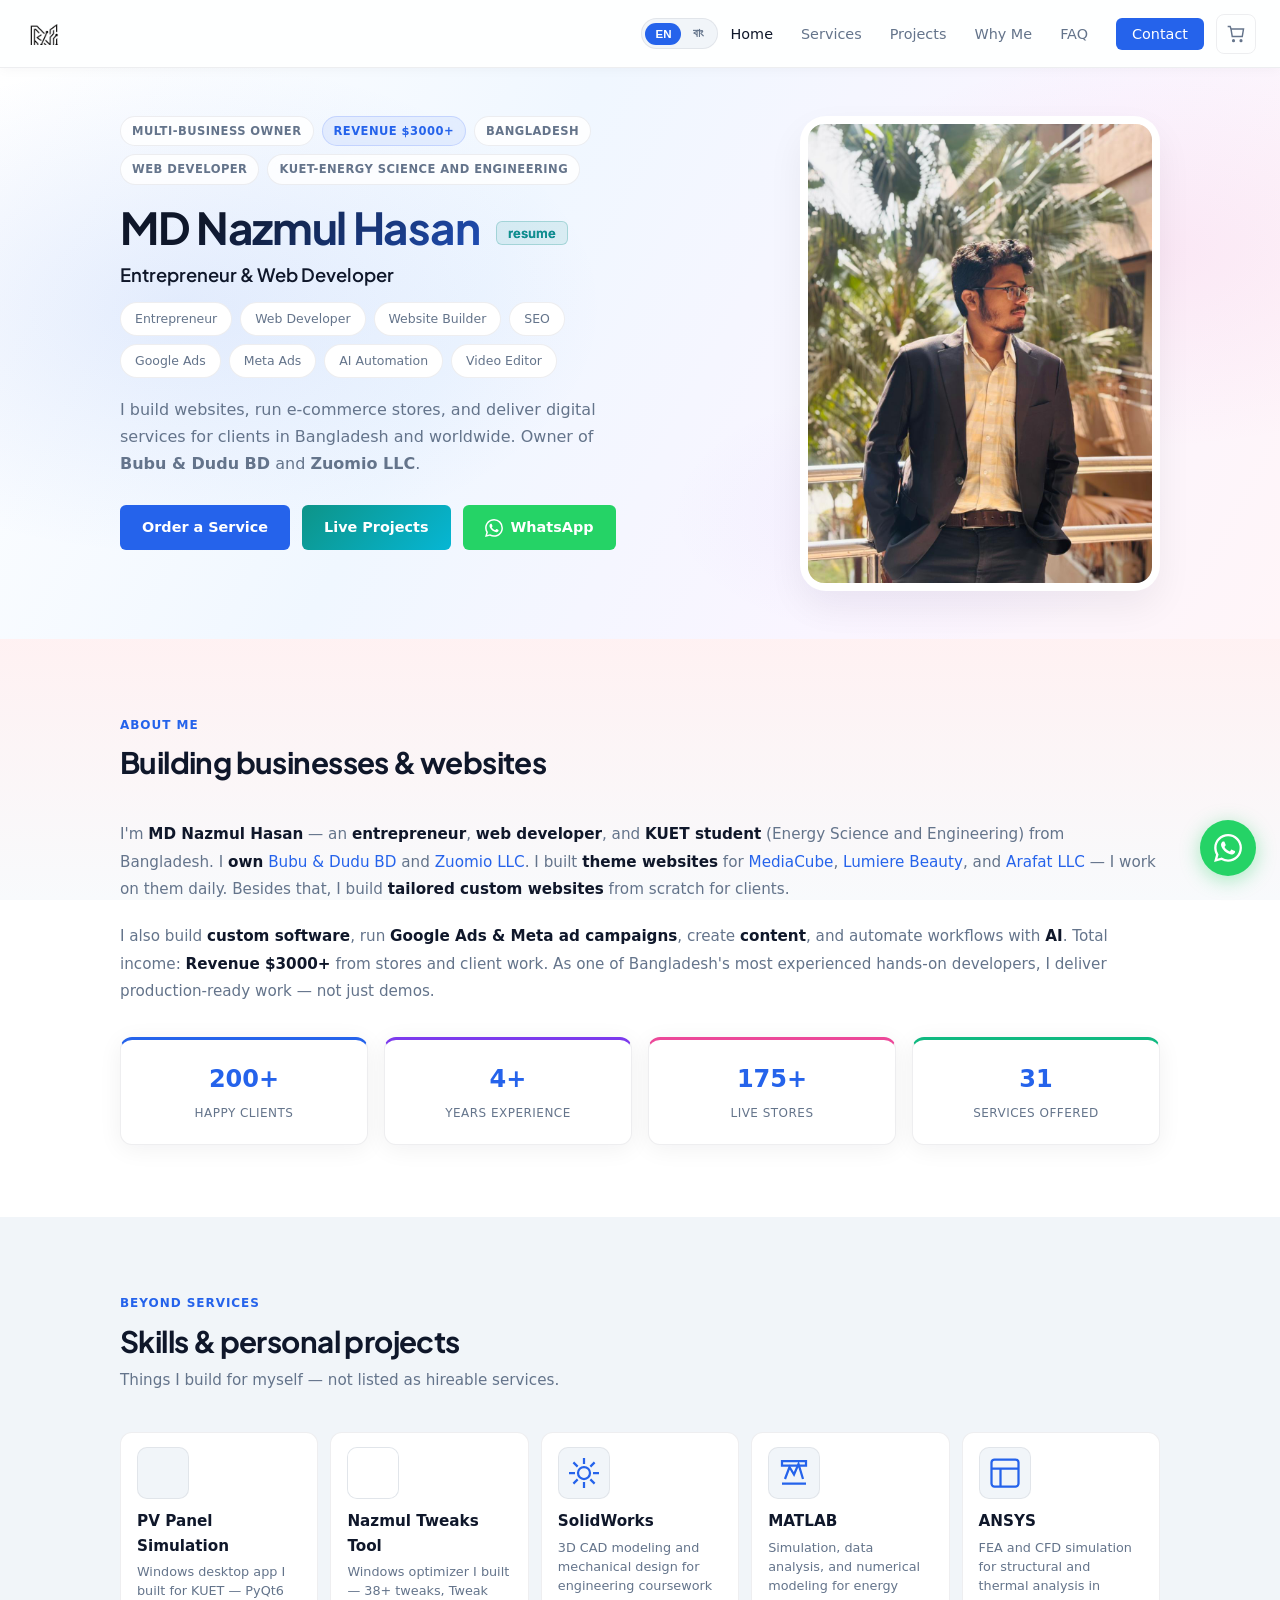
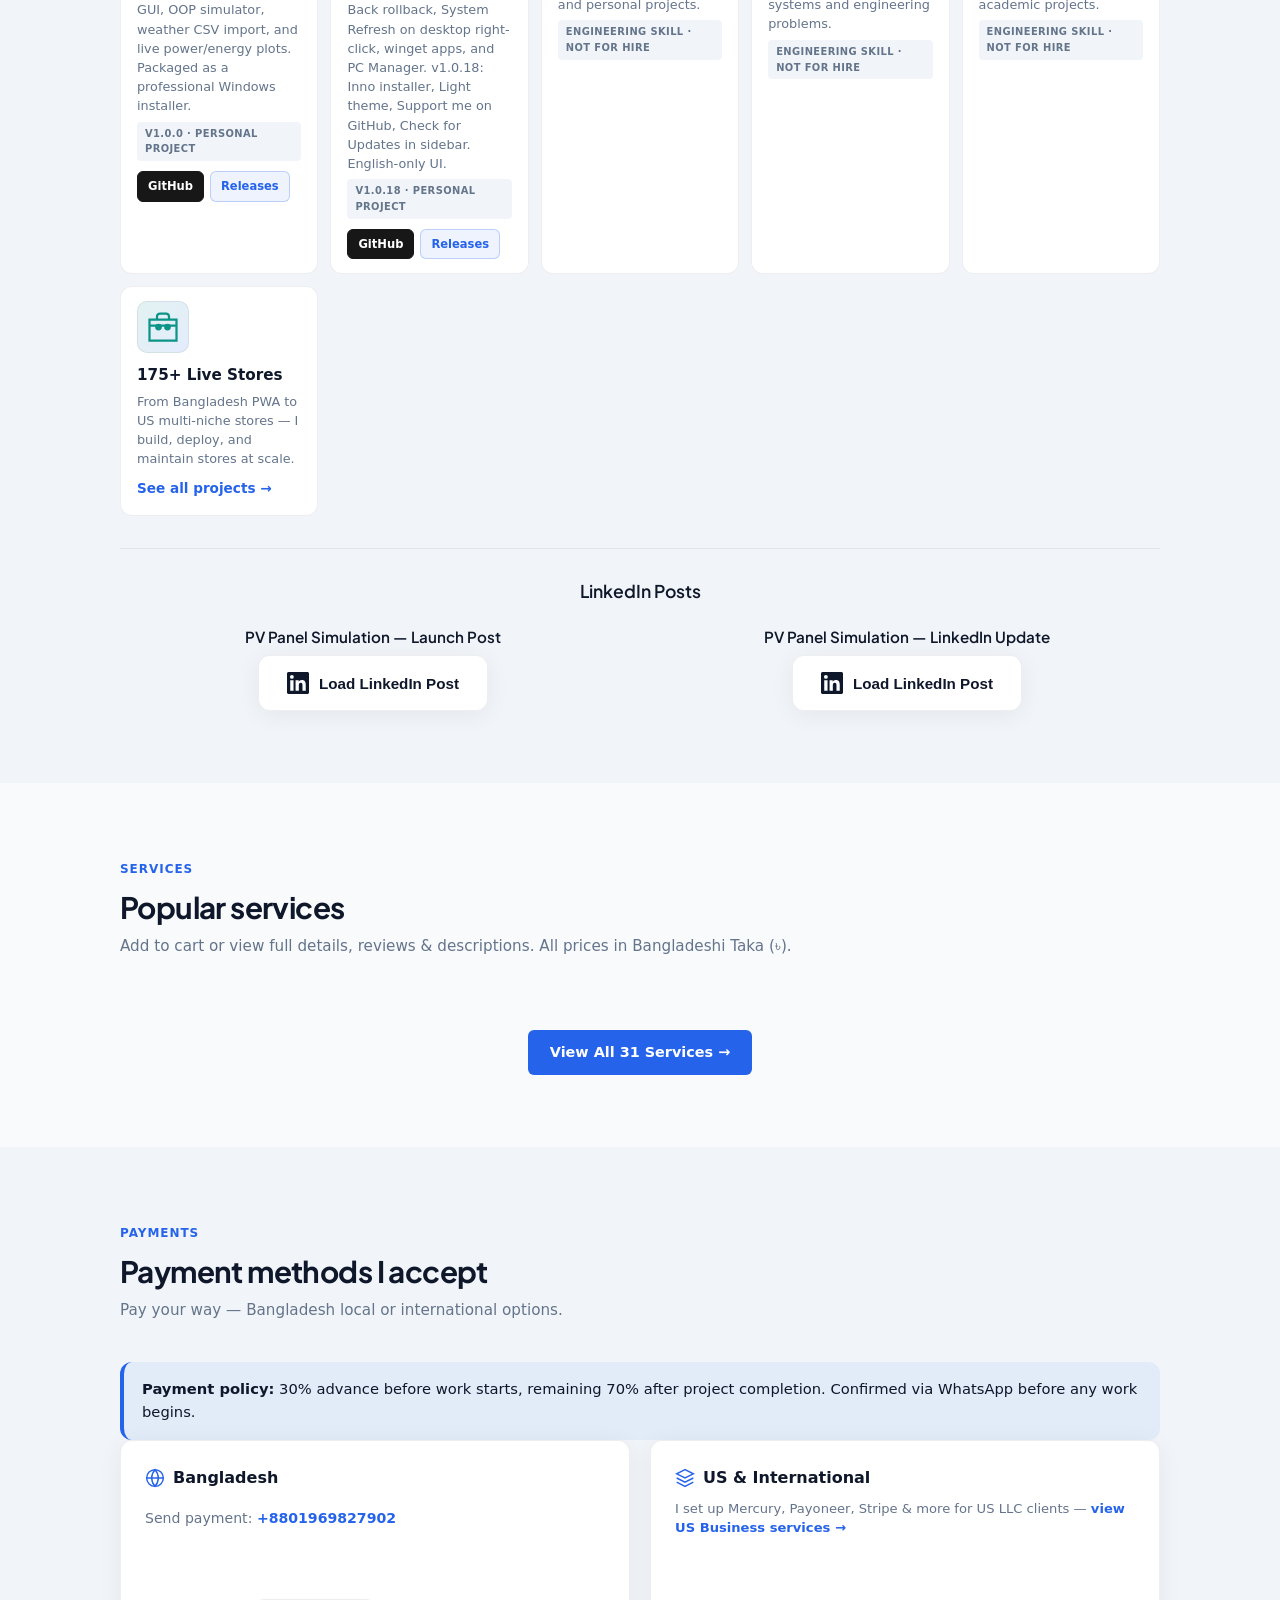
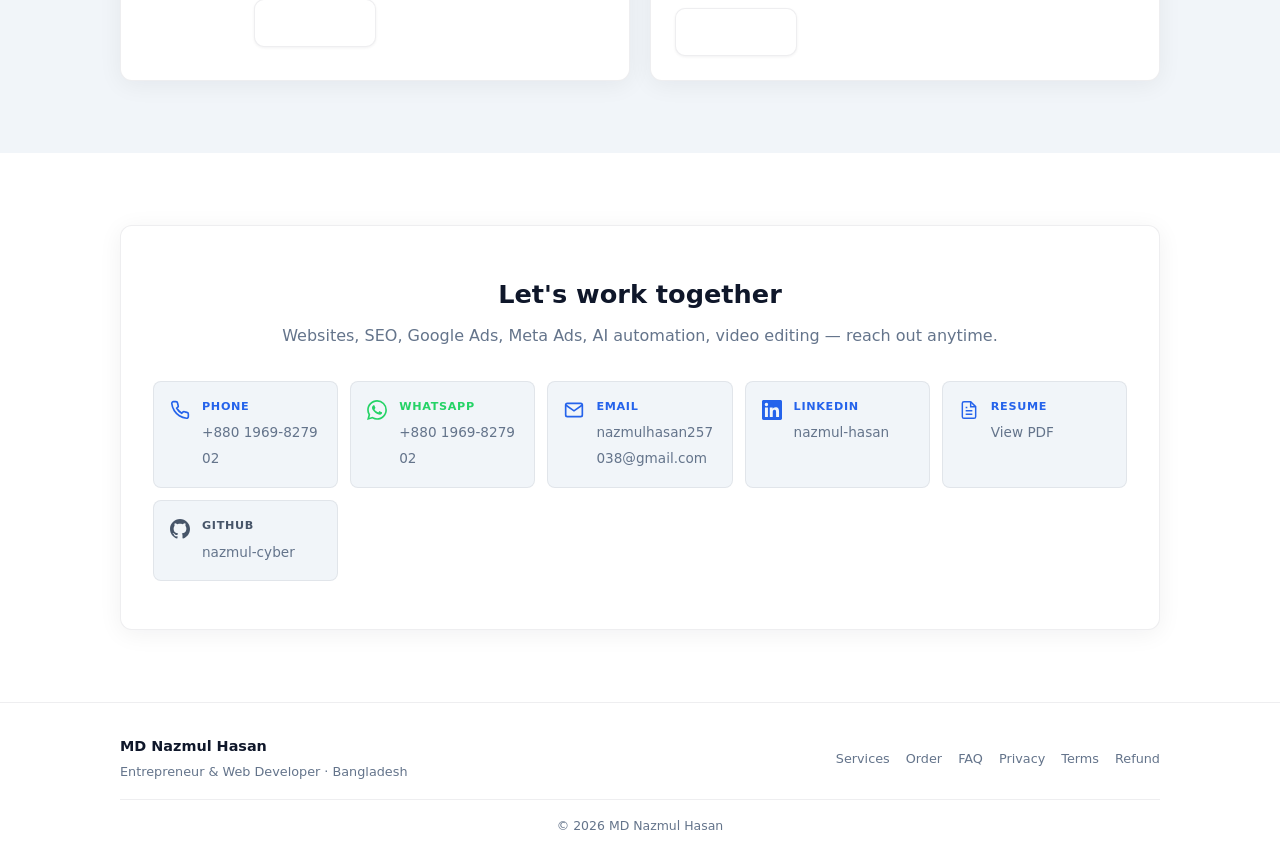
==== commit 807674d4: "Fix-Facebook-Messenger-link-sharing" ====
--- a/index.html
+++ b/index.html
@@ -8,6 +8,8 @@
   <meta property="og:description" content="Hire MD Nazmul Hasan for web development, Google Ads, Meta Ads, SEO, e-commerce stores & more. 200+ happy clients · Revenue $3000+ · 4+ years experience." />
   <meta property="og:image" content="https://portfolio-eight-red-48.vercel.app/assets/og-share.jpg?v=circle2" />
   <meta property="og:url" content="https://portfolio-eight-red-48.vercel.app/" />
+  <meta property="og:locale" content="en_US" />
+  <link rel="canonical" href="https://portfolio-eight-red-48.vercel.app/" />
   <meta property="og:type" content="website" />
   <meta property="og:site_name" content="MD Nazmul Hasan" />
   <meta property="og:image:width" content="1200" />
@@ -111,7 +113,7 @@
         <div class="stats reveal">
           <div class="stat-card"><span class="stat-num">200+</span><span class="stat-label" data-i18n="stat.customers">Happy Clients</span></div>
           <div class="stat-card"><span class="stat-num">4+</span><span class="stat-label" data-i18n="stat.years">Years Experience</span></div>
-          <div class="stat-card"><span class="stat-num">200+</span><span class="stat-label" data-i18n="stat.stores">Live Stores</span></div>
+          <div class="stat-card"><span class="stat-num">175+</span><span class="stat-label" data-i18n="stat.stores">Live Stores</span></div>
           <div class="stat-card"><span class="stat-num" data-service-count>31</span><span class="stat-label" data-i18n="stat.services">Services Offered</span></div>
         </div>
       </div>
@@ -131,11 +133,11 @@
             </div>
             <div>
               <h3 data-i18n="skills.pv.title">PV Panel Simulation</h3>
-              <p data-i18n="skills.pv.desc">Windows desktop app I built for KUET — PyQt6 GUI, OOP simulator, weather CSV import, and live power/energy plots. Packaged as a professional .exe installer.</p>
+              <p data-i18n="skills.pv.desc">Windows desktop app I built for KUET — PyQt6 GUI, OOP simulator, weather CSV import, and live power/energy plots. Packaged as a professional Windows installer.</p>
               <span class="skill-badge" data-i18n="skills.pv.badge">v1.0.0 · Personal Project</span>
               <div class="skill-actions">
                 <a href="https://github.com/nazmul-cyber/pv-panel-simulation" target="_blank" rel="noopener" class="skill-action-btn skill-action-btn--github" data-i18n="skills.pv.github">GitHub</a>
-                <a href="https://github.com/nazmul-cyber/pv-panel-simulation/releases/download/v1.0.0/PV_Panel_Simulation_Setup.exe" target="_blank" rel="noopener" class="skill-action-btn skill-action-btn--download" data-i18n="skills.pv.download">Download EXE</a>
+                <a href="https://github.com/nazmul-cyber/pv-panel-simulation/releases" target="_blank" rel="noopener" class="skill-action-btn skill-action-btn--download" data-i18n="skills.pv.download">Releases</a>
               </div>
             </div>
           </article>
@@ -145,12 +147,11 @@
             </div>
             <div>
               <h3>Nazmul Tweaks Tool</h3>
-              <p>Windows optimizer I built — 38+ tweaks, Tweak Back rollback, System Refresh on desktop right-click, winget apps, MAS activation, and PC Manager. v1.0.18: Inno installer, Light theme, Support me on GitHub, Check for Updates in sidebar. English-only UI.</p>
+              <p>Windows optimizer I built — 38+ tweaks, Tweak Back rollback, System Refresh on desktop right-click, winget apps, and PC Manager. v1.0.18: Inno installer, Light theme, Support me on GitHub, Check for Updates in sidebar. English-only UI.</p>
               <span class="skill-badge">v1.0.18 · Personal Project</span>
               <div class="skill-actions">
                 <a href="https://github.com/nazmul-cyber/Nazmul-Tweaks-Tool" target="_blank" rel="noopener" class="skill-action-btn skill-action-btn--github">GitHub</a>
-                <a href="https://github.com/nazmul-cyber/Nazmul-Tweaks-Tool/releases/download/v1.0.18/Nazmul-Tweaks-Tool-Setup-v1.0.18.exe" target="_blank" rel="noopener" class="skill-action-btn skill-action-btn--download">Download Installer</a>
-                <a href="https://github.com/nazmul-cyber/Nazmul-Tweaks-Tool/releases/latest/download/Nazmul-Tweaks-Tool.exe" target="_blank" rel="noopener" class="skill-action-btn skill-action-btn--download">Portable EXE</a>
+                <a href="https://github.com/nazmul-cyber/Nazmul-Tweaks-Tool/releases" target="_blank" rel="noopener" class="skill-action-btn skill-action-btn--download">Releases</a>
               </div>
             </div>
           </article>
@@ -189,7 +190,7 @@
               <svg viewBox="0 0 24 24" fill="none" stroke="currentColor" stroke-width="1.5"><path d="M3 7h18v14H3z"/><path d="M8 7V5a2 2 0 012-2h4a2 2 0 012 2v2"/><circle cx="9" cy="12" r="1.5" fill="currentColor"/><circle cx="15" cy="12" r="1.5" fill="currentColor"/><path d="M3 11h18"/></svg>
             </div>
             <div>
-              <h3 data-i18n="skills.stores.title">200+ Live Stores</h3>
+              <h3 data-i18n="skills.stores.title">175+ Live Stores</h3>
               <p data-i18n="skills.stores.desc">From Bangladesh PWA to US multi-niche stores — I build, deploy, and maintain stores at scale.</p>
               <span class="skill-link" data-i18n="skills.stores.link">See all projects →</span>
             </div>
@@ -259,7 +260,6 @@
               <span class="payment-chip payment-chip--logo"><img src="assets/payments/mercury.svg?v=official13" alt="Mercury Bank" class="payment-logo" width="120" height="46" /></span>
               <span class="payment-chip payment-chip--logo"><img src="assets/payments/payoneer.svg?v=official13" alt="Payoneer" class="payment-logo" width="120" height="46" /></span>
               <span class="payment-chip payment-chip--logo"><img src="assets/payments/stripe.svg?v=official9" alt="Stripe" class="payment-logo" width="100" height="46" /></span>
-              <span class="payment-chip payment-chip--logo payment-logo-wrap payment-logo-wrap--binance"><img src="assets/payments/binance-vertical.svg?v=official11" alt="Binance" class="payment-logo payment-logo--binance" width="130" height="46" /></span>
               <span class="payment-chip payment-chip--logo payment-logo-wrap payment-logo-wrap--bank"><img src="assets/payments/bank-icon-chip.png?v=official12" alt="Bank Transfer" class="payment-logo payment-logo--bank" width="120" height="46" /></span>
             </div>
           </div>
